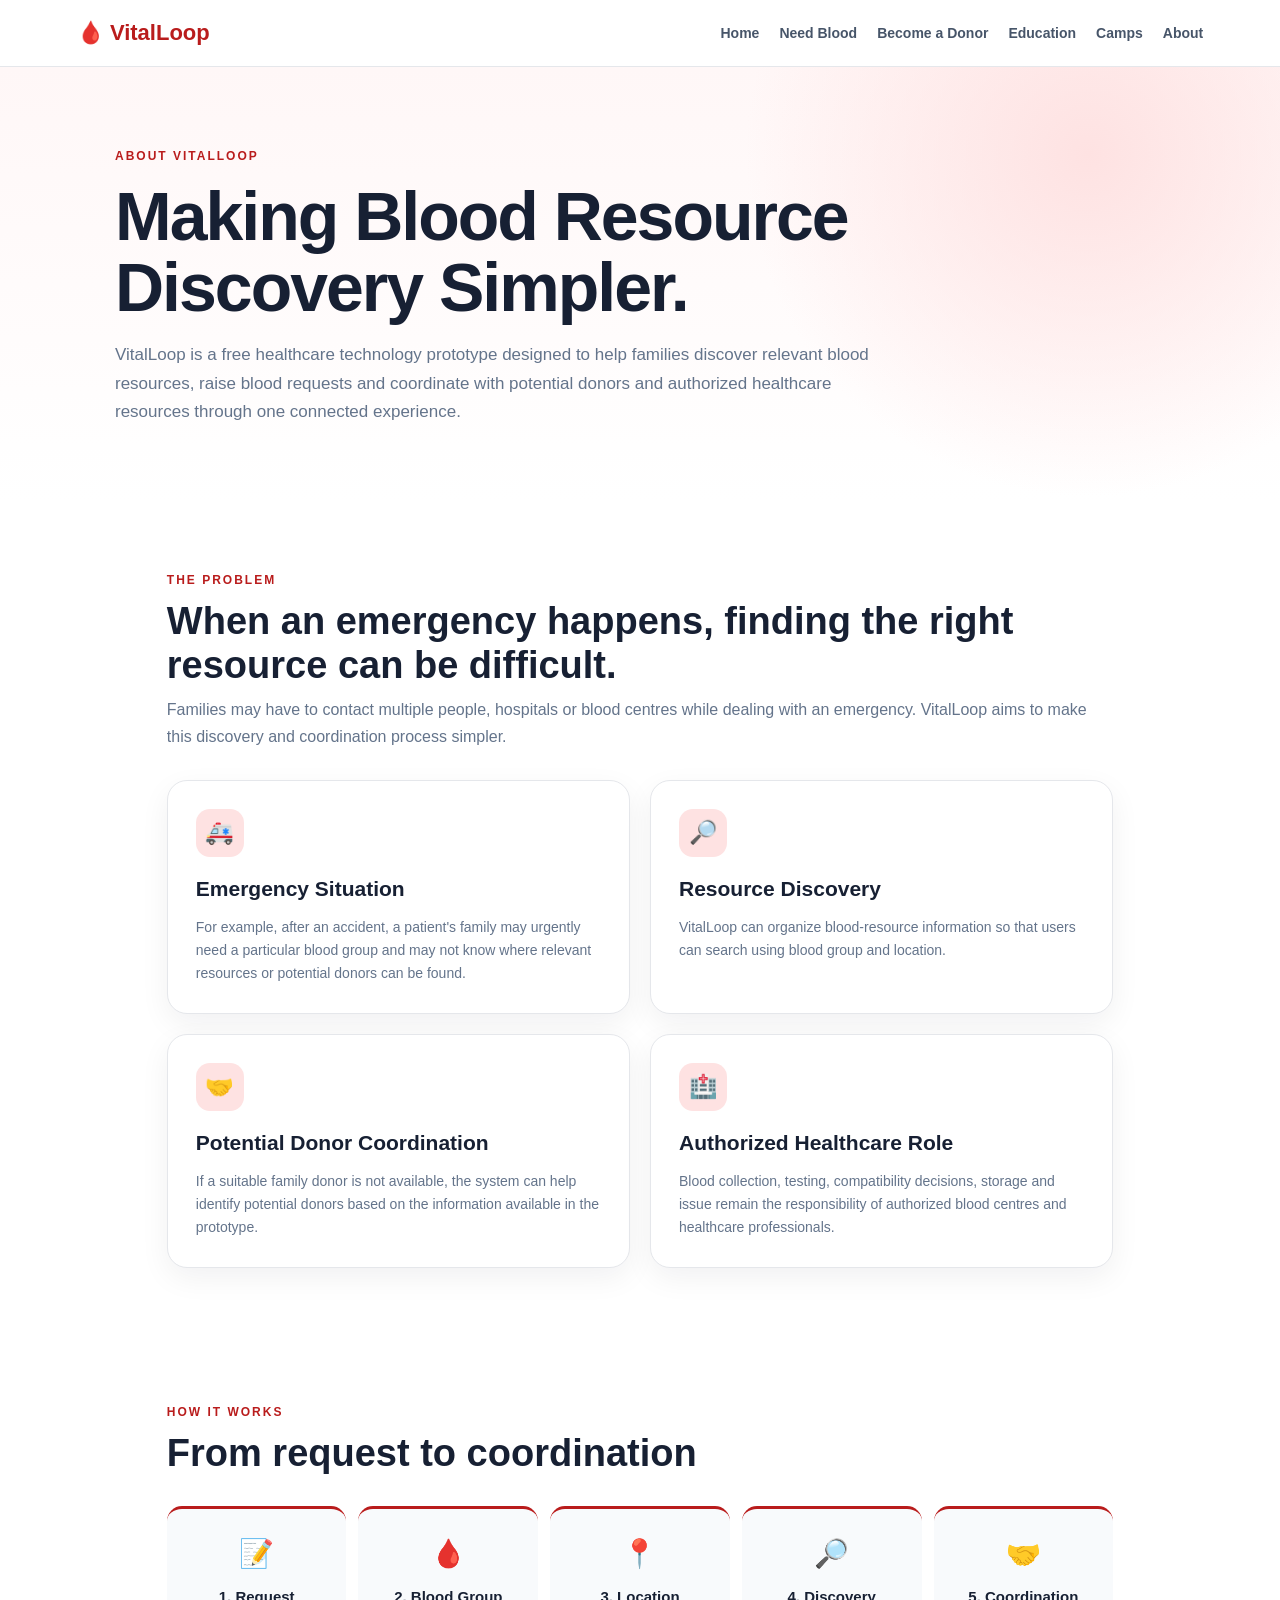
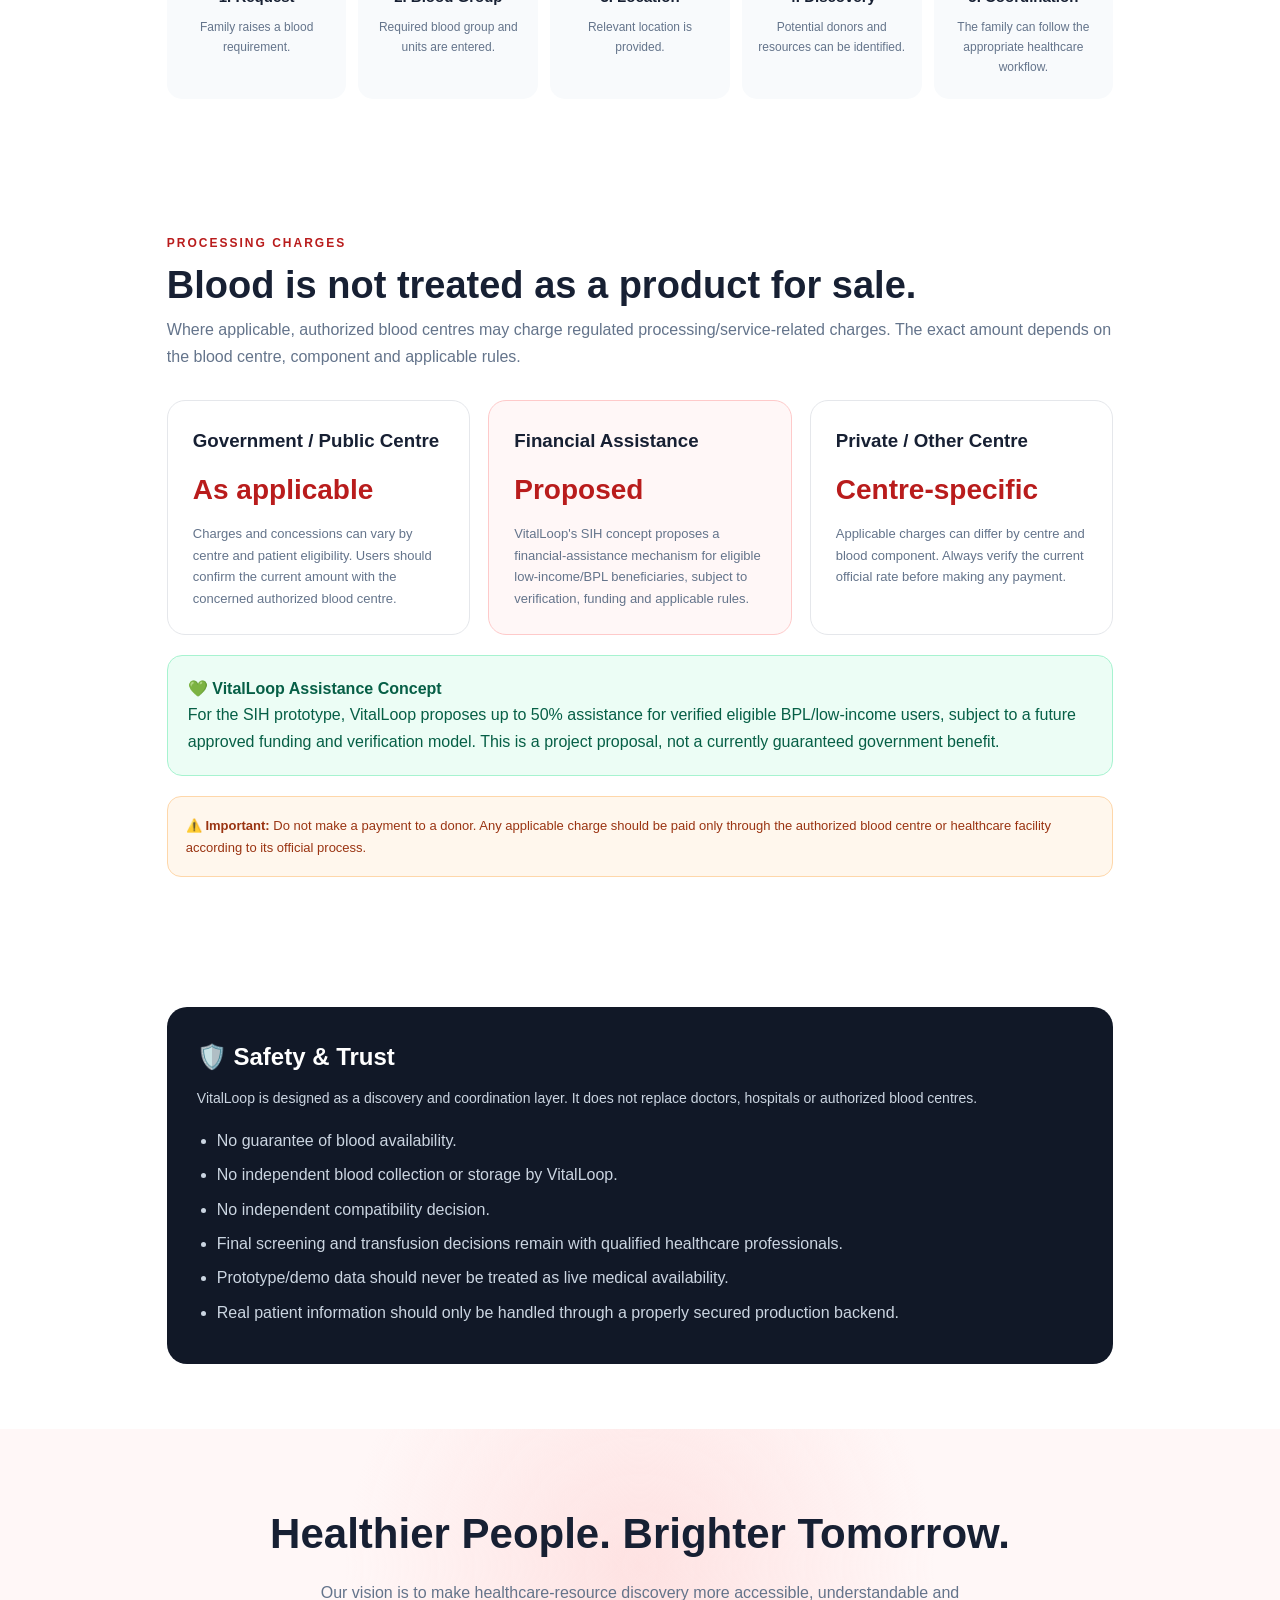
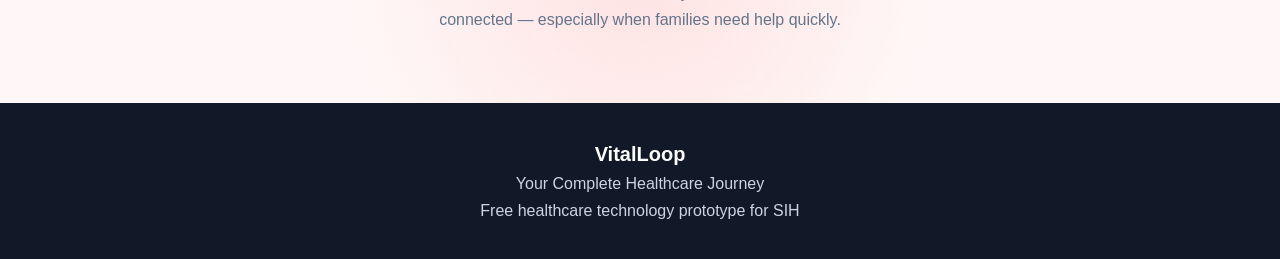
==== about.html @ f3c36da1 "Add About page for VitalLoop project This file contains the HTML structure and styling for the About" ====
<!DOCTYPE html>
<html lang="en">
<head>
<meta charset="UTF-8">
<meta name="viewport" content="width=device-width, initial-scale=1.0">

<title>About VitalLoop | Blood Resource Network</title>

<style>
*{
  box-sizing:border-box;
  margin:0;
  padding:0;
}

html{
  scroll-behavior:smooth;
}

body{
  font-family:Arial,sans-serif;
  background:#fff;
  color:#172033;
  line-height:1.65;
}

header{
  position:sticky;
  top:0;
  z-index:100;
  background:rgba(255,255,255,.96);
  border-bottom:1px solid #e5e7eb;
  padding:15px 6%;
  display:flex;
  justify-content:space-between;
  align-items:center;
}

.logo{
  color:#b91c1c;
  font-size:22px;
  font-weight:800;
}

nav{
  display:flex;
  gap:20px;
}

nav a{
  text-decoration:none;
  color:#475569;
  font-size:14px;
  font-weight:600;
}

nav a:hover{
  color:#b91c1c;
}

.hero{
  padding:75px 6%;
  background:
  radial-gradient(circle at 85% 20%,#fee2e2,transparent 30%),
  linear-gradient(180deg,#fff7f7,#fff);
}

.hero-inner{
  max-width:1050px;
  margin:auto;
}

.tag{
  color:#b91c1c;
  font-size:12px;
  font-weight:800;
  letter-spacing:2px;
}

h1{
  font-size:clamp(40px,6vw,68px);
  line-height:1.05;
  letter-spacing:-2px;
  margin:12px 0 18px;
}

.hero p{
  max-width:780px;
  color:#64748b;
  font-size:17px;
}

.container{
  max-width:1100px;
  margin:auto;
  padding:65px 6%;
}

.title{
  margin-bottom:30px;
}

.title small{
  color:#b91c1c;
  font-size:12px;
  font-weight:800;
  letter-spacing:2px;
}

.title h2{
  font-size:38px;
  line-height:1.15;
  margin-top:8px;
}

.title p{
  color:#64748b;
  margin-top:10px;
}

.grid{
  display:grid;
  grid-template-columns:repeat(2,1fr);
  gap:20px;
}

.card{
  background:white;
  border:1px solid #e5e7eb;
  border-radius:20px;
  padding:28px;
  box-shadow:0 10px 30px rgba(15,23,42,.06);
  transition:.25s;
}

.card:hover{
  transform:translateY(-5px);
  box-shadow:0 18px 40px rgba(15,23,42,.1);
}

.icon{
  width:48px;
  height:48px;
  border-radius:14px;
  background:#fee2e2;
  display:grid;
  place-items:center;
  font-size:23px;
  margin-bottom:15px;
}

.card h3{
  font-size:21px;
  margin-bottom:9px;
}

.card p{
  color:#64748b;
  font-size:14px;
}

.flow{
  display:grid;
  grid-template-columns:repeat(5,1fr);
  gap:12px;
}

.flow-card{
  padding:22px 16px;
  background:#f8fafc;
  border-radius:15px;
  text-align:center;
  border-top:3px solid #b91c1c;
}

.flow-card span{
  font-size:28px;
}

.flow-card h3{
  font-size:15px;
  margin:8px 0;
}

.flow-card p{
  color:#64748b;
  font-size:12px;
}

.pricing{
  display:grid;
  grid-template-columns:repeat(3,1fr);
  gap:18px;
}

.price-card{
  padding:25px;
  border-radius:18px;
  background:white;
  border:1px solid #e5e7eb;
}

.price-card h3{
  margin-bottom:10px;
}

.price{
  font-size:28px;
  font-weight:900;
  color:#b91c1c;
}

.price-card p{
  margin-top:10px;
  color:#64748b;
  font-size:13px;
}

.highlight{
  background:#fff7f7;
  border:1px solid #fecaca;
}

.assistance{
  margin-top:20px;
  padding:20px;
  border-radius:15px;
  background:#ecfdf5;
  border:1px solid #a7f3d0;
  color:#065f46;
}

.warning{
  margin-top:20px;
  padding:18px;
  border-radius:14px;
  background:#fff7ed;
  border:1px solid #fed7aa;
  color:#9a3412;
  font-size:13px;
}

.safety{
  background:#111827;
  color:white;
  border-radius:20px;
  padding:30px;
}

.safety p{
  color:#cbd5e1;
  margin-top:10px;
  font-size:14px;
}

.safety ul{
  margin:18px 0 0 20px;
  color:#cbd5e1;
}

.safety li{
  margin:8px 0;
}

.vision{
  text-align:center;
  padding:70px 6%;
  background:
  radial-gradient(circle at 50% 50%,#fee2e2,transparent 45%),
  #fff7f7;
}

.vision h2{
  font-size:42px;
  margin-bottom:12px;
}

.vision p{
  max-width:700px;
  margin:auto;
  color:#64748b;
}

footer{
  background:#111827;
  color:#cbd5e1;
  padding:35px 6%;
  text-align:center;
}

footer strong{
  color:white;
  font-size:20px;
}

@media(max-width:850px){

  nav{
    display:none;
  }

  .flow{
    grid-template-columns:1fr 1fr;
  }

  .pricing{
    grid-template-columns:1fr 1fr;
  }
}

@media(max-width:600px){

  .hero{
    padding:55px 5%;
  }

  .container{
    padding:50px 5%;
  }

  .grid,
  .pricing,
  .flow{
    grid-template-columns:1fr;
  }

  h1{
    font-size:42px;
  }

  .title h2{
    font-size:30px;
  }

  .vision h2{
    font-size:32px;
  }
}
</style>
</head>

<body>

<header>

<div class="logo">
🩸 VitalLoop
</div>

<nav>
<a href="index.html">Home</a>
<a href="blood-request.html">Need Blood</a>
<a href="donor.html">Become a Donor</a>
<a href="blood-education.html">Education</a>
<a href="camps.html">Camps</a>
<a href="about.html">About</a>
</nav>

</header>


<section class="hero">

<div class="hero-inner">

<span class="tag">
ABOUT VITALLOOP
</span>

<h1>
Making Blood Resource Discovery Simpler.
</h1>

<p>
VitalLoop is a free healthcare technology prototype designed
to help families discover relevant blood resources, raise
blood requests and coordinate with potential donors and
authorized healthcare resources through one connected
experience.
</p>

</div>

</section>


<section class="container">

<div class="title">

<small>THE PROBLEM</small>

<h2>
When an emergency happens, finding the right resource can be difficult.
</h2>

<p>
Families may have to contact multiple people, hospitals or
blood centres while dealing with an emergency. VitalLoop
aims to make this discovery and coordination process simpler.
</p>

</div>


<div class="grid">

<div class="card">

<div class="icon">
🚑
</div>

<h3>
Emergency Situation
</h3>

<p>
For example, after an accident, a patient's family may
urgently need a particular blood group and may not know
where relevant resources or potential donors can be found.
</p>

</div>


<div class="card">

<div class="icon">
🔎
</div>

<h3>
Resource Discovery
</h3>

<p>
VitalLoop can organize blood-resource information so that
users can search using blood group and location.
</p>

</div>


<div class="card">

<div class="icon">
🤝
</div>

<h3>
Potential Donor Coordination
</h3>

<p>
If a suitable family donor is not available, the system can
help identify potential donors based on the information
available in the prototype.
</p>

</div>


<div class="card">

<div class="icon">
🏥
</div>

<h3>
Authorized Healthcare Role
</h3>

<p>
Blood collection, testing, compatibility decisions,
storage and issue remain the responsibility of authorized
blood centres and healthcare professionals.
</p>

</div>

</div>

</section>


<section class="container">

<div class="title">

<small>HOW IT WORKS</small>

<h2>
From request to coordination
</h2>

</div>


<div class="flow">

<div class="flow-card">

<span>📝</span>

<h3>
1. Request
</h3>

<p>
Family raises a blood requirement.
</p>

</div>


<div class="flow-card">

<span>🩸</span>

<h3>
2. Blood Group
</h3>

<p>
Required blood group and units are entered.
</p>

</div>


<div class="flow-card">

<span>📍</span>

<h3>
3. Location
</h3>

<p>
Relevant location is provided.
</p>

</div>


<div class="flow-card">

<span>🔎</span>

<h3>
4. Discovery
</h3>

<p>
Potential donors and resources can be identified.
</p>

</div>


<div class="flow-card">

<span>🤝</span>

<h3>
5. Coordination
</h3>

<p>
The family can follow the appropriate healthcare workflow.
</p>

</div>

</div>

</section>


<section class="container">

<div class="title">

<small>PROCESSING CHARGES</small>

<h2>
Blood is not treated as a product for sale.
</h2>

<p>
Where applicable, authorized blood centres may charge
regulated processing/service-related charges. The exact
amount depends on the blood centre, component and
applicable rules.
</p>

</div>


<div class="pricing">

<div class="price-card">

<h3>
Government / Public Centre
</h3>

<div class="price">
As applicable
</div>

<p>
Charges and concessions can vary by centre and patient
eligibility. Users should confirm the current amount with
the concerned authorized blood centre.
</p>

</div>


<div class="price-card highlight">

<h3>
Financial Assistance
</h3>

<div class="price">
Proposed
</div>

<p>
VitalLoop's SIH concept proposes a financial-assistance
mechanism for eligible low-income/BPL beneficiaries,
subject to verification, funding and applicable rules.
</p>

</div>


<div class="price-card">

<h3>
Private / Other Centre
</h3>

<div class="price">
Centre-specific
</div>

<p>
Applicable charges can differ by centre and blood
component. Always verify the current official rate before
making any payment.
</p>

</div>

</div>


<div class="assistance">

<strong>
💚 VitalLoop Assistance Concept
</strong>

<p>
For the SIH prototype, VitalLoop proposes up to 50%
assistance for verified eligible BPL/low-income users,
subject to a future approved funding and verification
model. This is a project proposal, not a currently
guaranteed government benefit.
</p>

</div>


<div class="warning">

<strong>
⚠️ Important:
</strong>

Do not make a payment to a donor. Any applicable charge
should be paid only through the authorized blood centre
or healthcare facility according to its official process.

</div>

</section>


<section class="container">

<div class="safety">

<h2>
🛡️ Safety & Trust
</h2>

<p>
VitalLoop is designed as a discovery and coordination
layer. It does not replace doctors, hospitals or authorized
blood centres.
</p>

<ul>

<li>
No guarantee of blood availability.
</li>

<li>
No independent blood collection or storage by VitalLoop.
</li>

<li>
No independent compatibility decision.
</li>

<li>
Final screening and transfusion decisions remain with
qualified healthcare professionals.
</li>

<li>
Prototype/demo data should never be treated as live
medical availability.
</li>

<li>
Real patient information should only be handled through
a properly secured production backend.
</li>

</ul>

</div>

</section>


<section class="vision">

<h2>
Healthier People. Brighter Tomorrow.
</h2>

<p>
Our vision is to make healthcare-resource discovery more
accessible, understandable and connected — especially
when families need help quickly.
</p>

</section>


<footer>

<strong>
VitalLoop
</strong>

<p>
Your Complete Healthcare Journey
</p>

<p>
Free healthcare technology prototype for SIH
</p>

</footer>


</body>
</html>
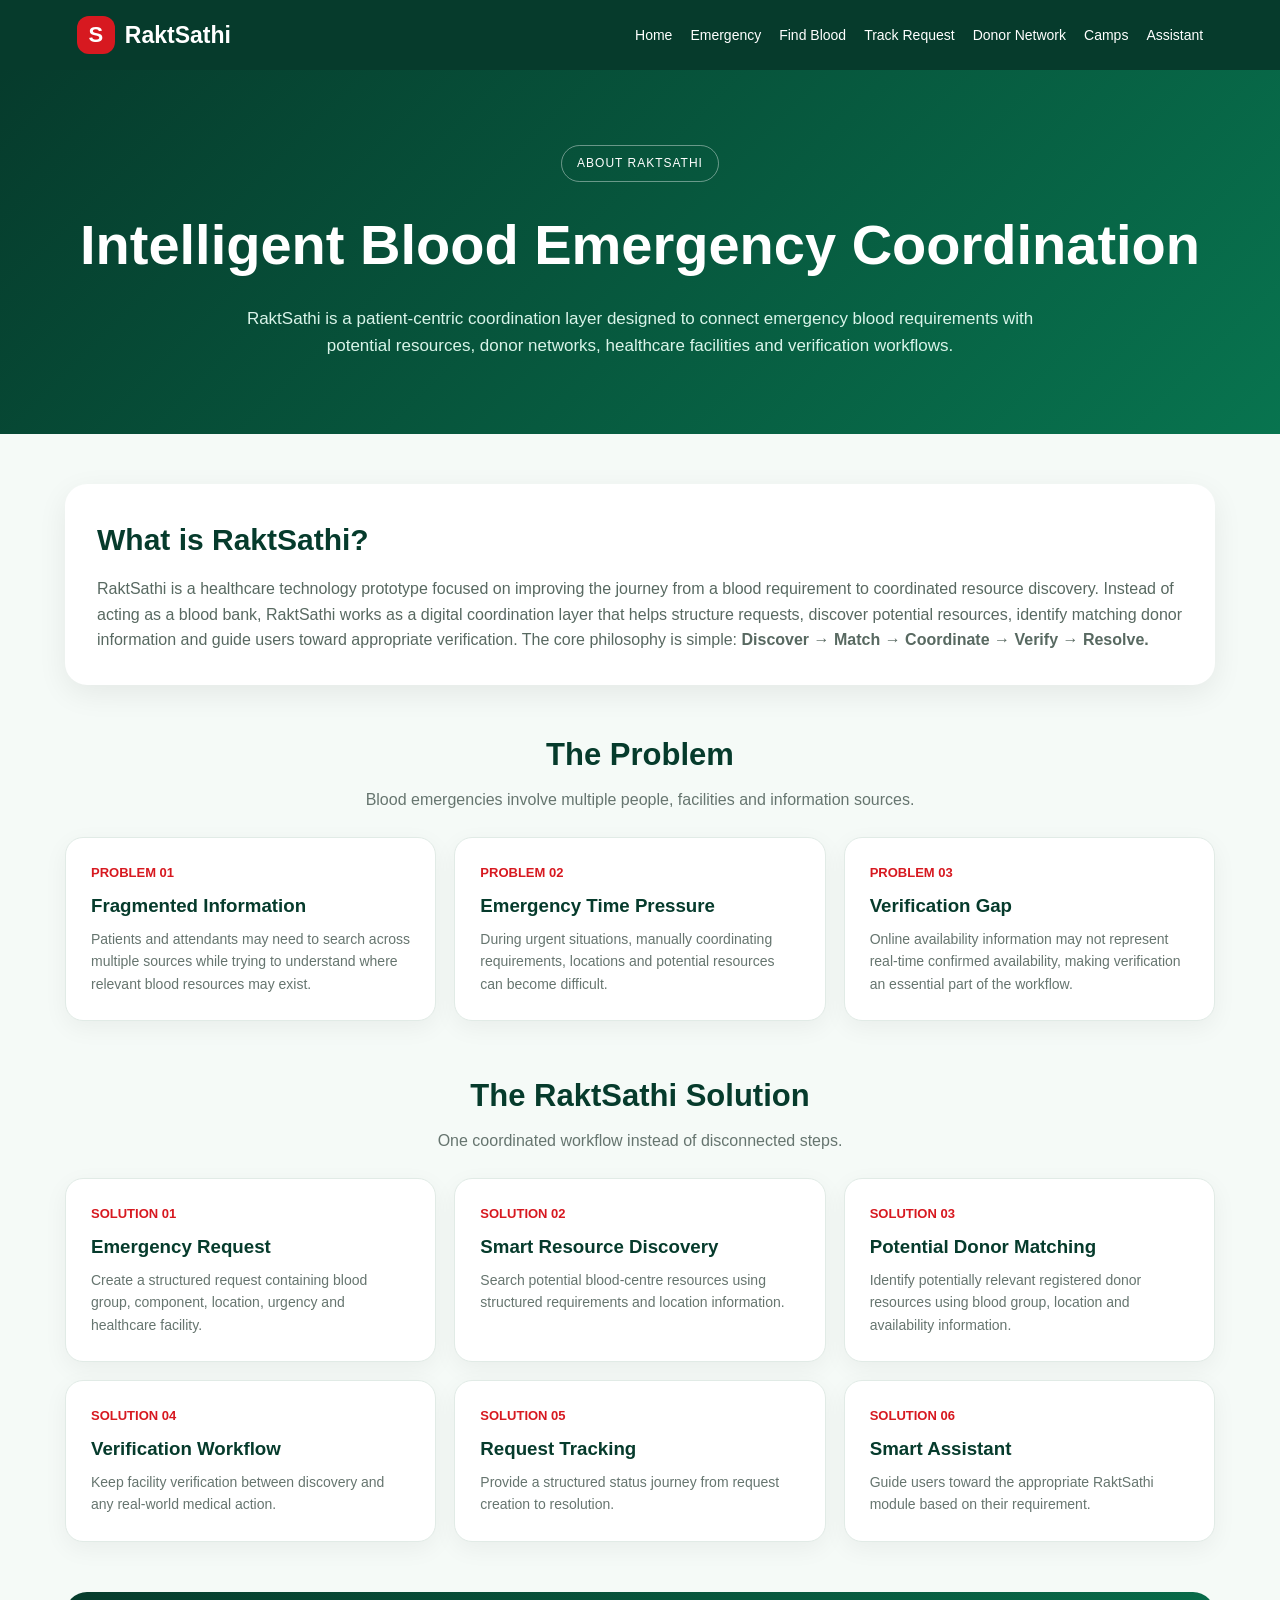
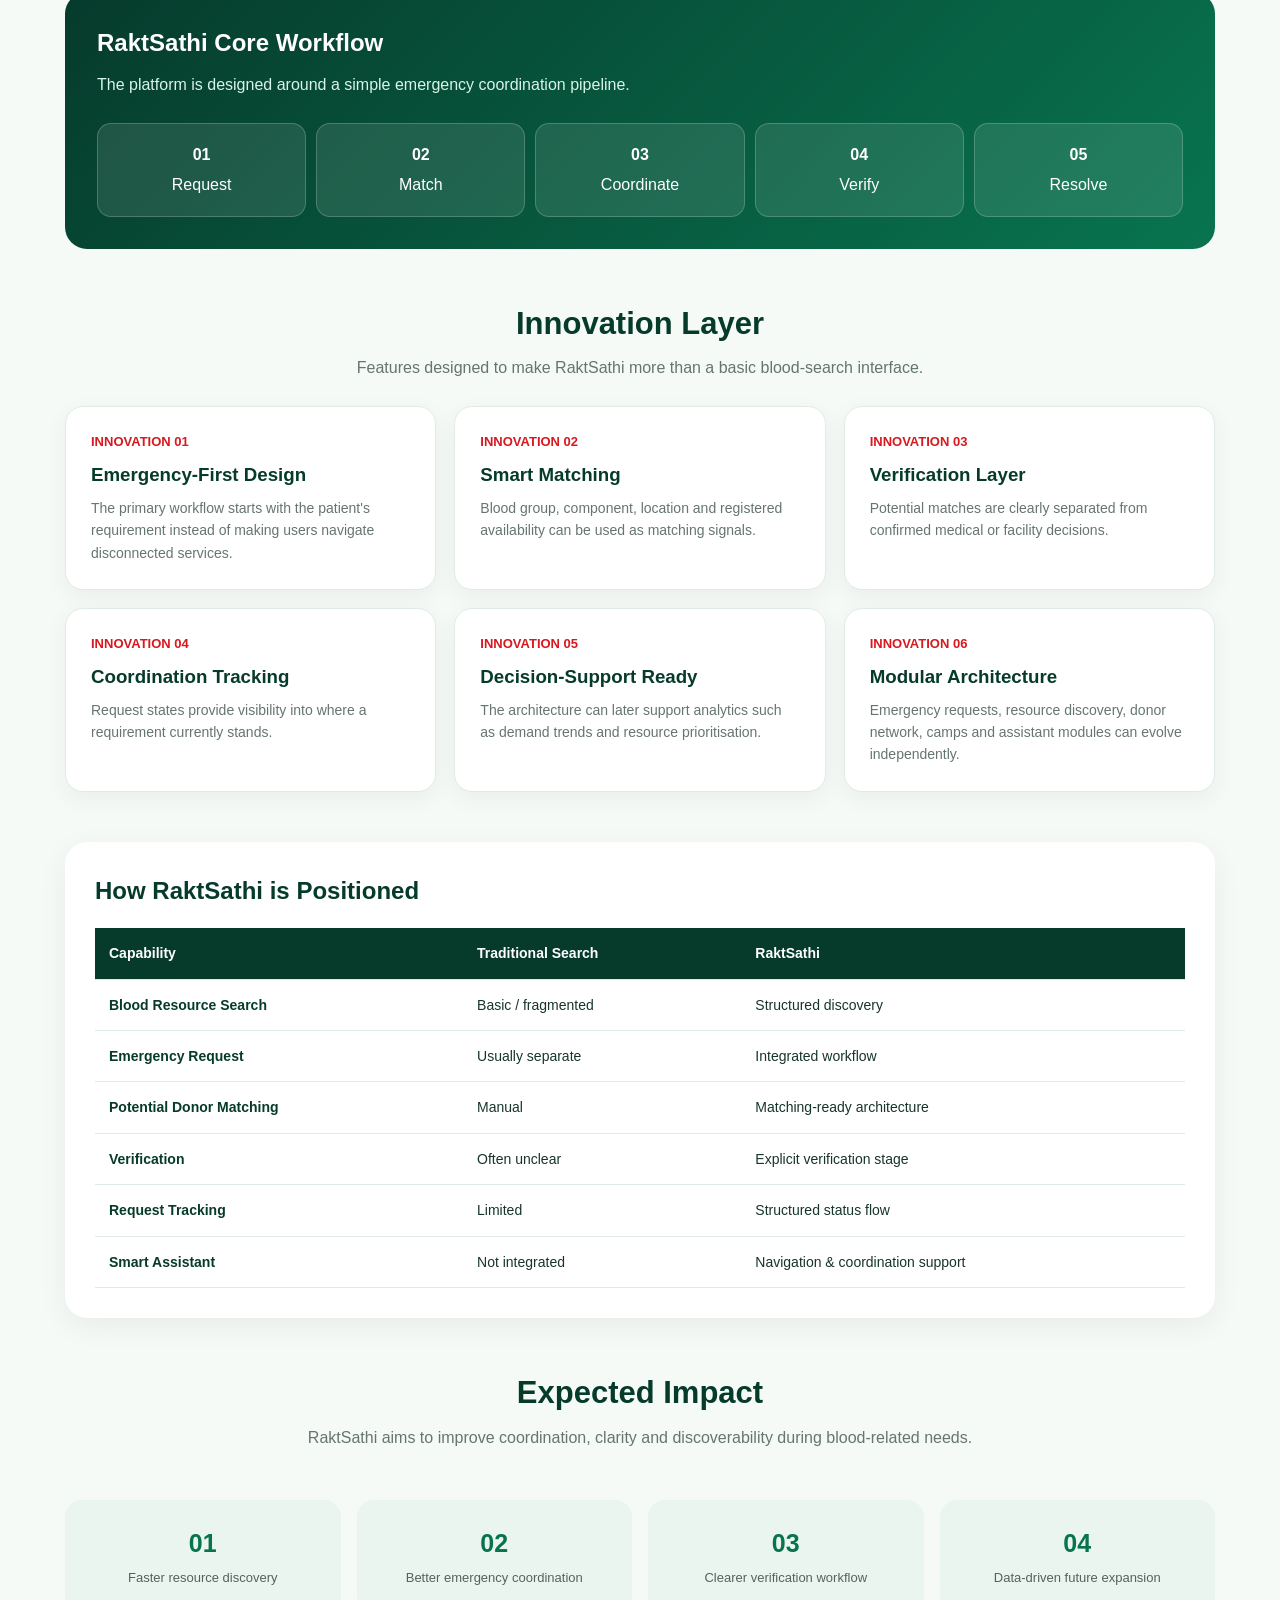
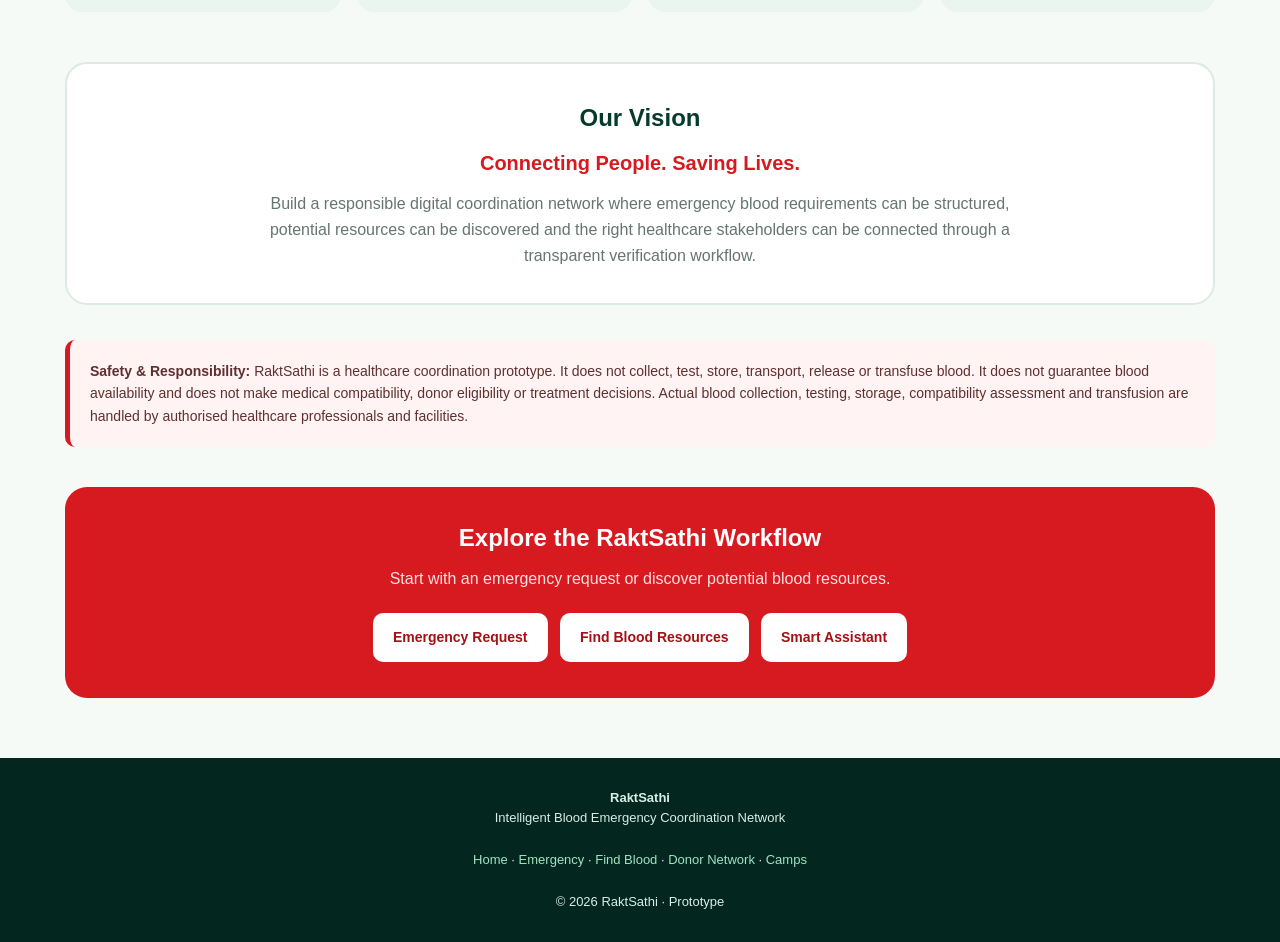
==== commit 59b709a0: "Update about page for RaktSathi branding and content" ====
--- a/about.html
+++ b/about.html
@@ -1,777 +1,1048 @@
 <!DOCTYPE html>
 <html lang="en">
 <head>
-<meta charset="UTF-8">
-<meta name="viewport" content="width=device-width, initial-scale=1.0">
-
-<title>About VitalLoop | Blood Resource Network</title>
-
-<style>
-*{
-  box-sizing:border-box;
-  margin:0;
-  padding:0;
-}
-
-html{
-  scroll-behavior:smooth;
-}
-
-body{
-  font-family:Arial,sans-serif;
-  background:#fff;
-  color:#172033;
-  line-height:1.65;
-}
-
-header{
-  position:sticky;
-  top:0;
-  z-index:100;
-  background:rgba(255,255,255,.96);
-  border-bottom:1px solid #e5e7eb;
-  padding:15px 6%;
-  display:flex;
-  justify-content:space-between;
-  align-items:center;
-}
-
-.logo{
-  color:#b91c1c;
-  font-size:22px;
-  font-weight:800;
-}
-
-nav{
-  display:flex;
-  gap:20px;
-}
-
-nav a{
-  text-decoration:none;
-  color:#475569;
-  font-size:14px;
-  font-weight:600;
-}
-
-nav a:hover{
-  color:#b91c1c;
-}
-
-.hero{
-  padding:75px 6%;
-  background:
-  radial-gradient(circle at 85% 20%,#fee2e2,transparent 30%),
-  linear-gradient(180deg,#fff7f7,#fff);
-}
-
-.hero-inner{
-  max-width:1050px;
-  margin:auto;
-}
-
-.tag{
-  color:#b91c1c;
-  font-size:12px;
-  font-weight:800;
-  letter-spacing:2px;
-}
-
-h1{
-  font-size:clamp(40px,6vw,68px);
-  line-height:1.05;
-  letter-spacing:-2px;
-  margin:12px 0 18px;
-}
-
-.hero p{
-  max-width:780px;
-  color:#64748b;
-  font-size:17px;
-}
-
-.container{
-  max-width:1100px;
-  margin:auto;
-  padding:65px 6%;
-}
-
-.title{
-  margin-bottom:30px;
-}
-
-.title small{
-  color:#b91c1c;
-  font-size:12px;
-  font-weight:800;
-  letter-spacing:2px;
-}
-
-.title h2{
-  font-size:38px;
-  line-height:1.15;
-  margin-top:8px;
-}
-
-.title p{
-  color:#64748b;
-  margin-top:10px;
-}
-
-.grid{
-  display:grid;
-  grid-template-columns:repeat(2,1fr);
-  gap:20px;
-}
-
-.card{
-  background:white;
-  border:1px solid #e5e7eb;
-  border-radius:20px;
-  padding:28px;
-  box-shadow:0 10px 30px rgba(15,23,42,.06);
-  transition:.25s;
-}
-
-.card:hover{
-  transform:translateY(-5px);
-  box-shadow:0 18px 40px rgba(15,23,42,.1);
-}
-
-.icon{
-  width:48px;
-  height:48px;
-  border-radius:14px;
-  background:#fee2e2;
-  display:grid;
-  place-items:center;
-  font-size:23px;
-  margin-bottom:15px;
-}
-
-.card h3{
-  font-size:21px;
-  margin-bottom:9px;
-}
-
-.card p{
-  color:#64748b;
-  font-size:14px;
-}
-
-.flow{
-  display:grid;
-  grid-template-columns:repeat(5,1fr);
-  gap:12px;
-}
-
-.flow-card{
-  padding:22px 16px;
-  background:#f8fafc;
-  border-radius:15px;
-  text-align:center;
-  border-top:3px solid #b91c1c;
-}
-
-.flow-card span{
-  font-size:28px;
-}
-
-.flow-card h3{
-  font-size:15px;
-  margin:8px 0;
-}
-
-.flow-card p{
-  color:#64748b;
-  font-size:12px;
-}
-
-.pricing{
-  display:grid;
-  grid-template-columns:repeat(3,1fr);
-  gap:18px;
-}
-
-.price-card{
-  padding:25px;
-  border-radius:18px;
-  background:white;
-  border:1px solid #e5e7eb;
-}
-
-.price-card h3{
-  margin-bottom:10px;
-}
-
-.price{
-  font-size:28px;
-  font-weight:900;
-  color:#b91c1c;
-}
-
-.price-card p{
-  margin-top:10px;
-  color:#64748b;
-  font-size:13px;
-}
-
-.highlight{
-  background:#fff7f7;
-  border:1px solid #fecaca;
-}
-
-.assistance{
-  margin-top:20px;
-  padding:20px;
-  border-radius:15px;
-  background:#ecfdf5;
-  border:1px solid #a7f3d0;
-  color:#065f46;
-}
-
-.warning{
-  margin-top:20px;
-  padding:18px;
-  border-radius:14px;
-  background:#fff7ed;
-  border:1px solid #fed7aa;
-  color:#9a3412;
-  font-size:13px;
-}
-
-.safety{
-  background:#111827;
-  color:white;
-  border-radius:20px;
-  padding:30px;
-}
-
-.safety p{
-  color:#cbd5e1;
-  margin-top:10px;
-  font-size:14px;
-}
-
-.safety ul{
-  margin:18px 0 0 20px;
-  color:#cbd5e1;
-}
-
-.safety li{
-  margin:8px 0;
-}
-
-.vision{
-  text-align:center;
-  padding:70px 6%;
-  background:
-  radial-gradient(circle at 50% 50%,#fee2e2,transparent 45%),
-  #fff7f7;
-}
-
-.vision h2{
-  font-size:42px;
-  margin-bottom:12px;
-}
-
-.vision p{
-  max-width:700px;
-  margin:auto;
-  color:#64748b;
-}
-
-footer{
-  background:#111827;
-  color:#cbd5e1;
-  padding:35px 6%;
-  text-align:center;
-}
-
-footer strong{
-  color:white;
-  font-size:20px;
-}
-
-@media(max-width:850px){
-
-  nav{
-    display:none;
-  }
-
-  .flow{
-    grid-template-columns:1fr 1fr;
-  }
-
-  .pricing{
-    grid-template-columns:1fr 1fr;
-  }
-}
-
-@media(max-width:600px){
-
-  .hero{
-    padding:55px 5%;
-  }
-
-  .container{
-    padding:50px 5%;
-  }
-
-  .grid,
-  .pricing,
-  .flow{
-    grid-template-columns:1fr;
-  }
-
-  h1{
-    font-size:42px;
-  }
-
-  .title h2{
-    font-size:30px;
-  }
-
-  .vision h2{
-    font-size:32px;
-  }
-}
-</style>
+  <meta charset="UTF-8">
+  <meta name="viewport" content="width=device-width, initial-scale=1.0">
+
+  <title>About RaktSathi | Intelligent Blood Coordination</title>
+
+  <style>
+    * {
+      box-sizing: border-box;
+      margin: 0;
+      padding: 0;
+    }
+
+    body {
+      font-family: Arial, sans-serif;
+      background: #f5faf7;
+      color: #17352a;
+      line-height: 1.6;
+    }
+
+    header {
+      background: #063b2c;
+      color: white;
+      padding: 16px 6%;
+      display: flex;
+      justify-content: space-between;
+      align-items: center;
+      position: sticky;
+      top: 0;
+      z-index: 100;
+    }
+
+    .logo {
+      display: flex;
+      align-items: center;
+      gap: 10px;
+      font-size: 23px;
+      font-weight: bold;
+    }
+
+    .logo-icon {
+      width: 38px;
+      height: 38px;
+      border-radius: 12px;
+      background: #d71920;
+      display: flex;
+      align-items: center;
+      justify-content: center;
+      font-size: 22px;
+      font-weight: bold;
+    }
+
+    nav {
+      display: flex;
+      gap: 18px;
+      flex-wrap: wrap;
+    }
+
+    nav a {
+      color: white;
+      text-decoration: none;
+      font-size: 14px;
+    }
+
+    nav a:hover {
+      color: #ffb3b3;
+    }
+
+    .hero {
+      background: linear-gradient(135deg, #063b2c, #08744f);
+      color: white;
+      text-align: center;
+      padding: 75px 6%;
+    }
+
+    .badge {
+      display: inline-block;
+      padding: 8px 15px;
+      border: 1px solid rgba(255,255,255,.4);
+      border-radius: 30px;
+      font-size: 12px;
+      letter-spacing: 1px;
+      margin-bottom: 18px;
+    }
+
+    .hero h1 {
+      font-size: clamp(34px, 5vw, 56px);
+      margin-bottom: 15px;
+    }
+
+    .hero p {
+      max-width: 820px;
+      margin: auto;
+      color: #d9f4e9;
+      font-size: 17px;
+    }
+
+    .container {
+      width: 90%;
+      max-width: 1150px;
+      margin: 50px auto;
+    }
+
+    .intro {
+      background: white;
+      padding: 32px;
+      border-radius: 22px;
+      box-shadow: 0 9px 30px rgba(0,0,0,.07);
+      margin-bottom: 45px;
+    }
+
+    .intro h2,
+    .section-title h2 {
+      color: #063b2c;
+    }
+
+    .intro h2 {
+      font-size: 30px;
+      margin-bottom: 12px;
+    }
+
+    .intro p {
+      color: #586961;
+    }
+
+    .section-title {
+      text-align: center;
+      margin-bottom: 25px;
+    }
+
+    .section-title h2 {
+      font-size: 31px;
+    }
+
+    .section-title p {
+      color: #66756f;
+      margin-top: 7px;
+    }
+
+    .problem-grid,
+    .solution-grid,
+    .innovation-grid {
+      display: grid;
+      grid-template-columns: repeat(3, 1fr);
+      gap: 18px;
+    }
+
+    .card {
+      background: white;
+      padding: 25px;
+      border-radius: 18px;
+      border: 1px solid #e1ebe6;
+      box-shadow: 0 7px 24px rgba(0,0,0,.05);
+    }
+
+    .card .number {
+      color: #d71920;
+      font-weight: bold;
+      font-size: 13px;
+    }
+
+    .card h3 {
+      color: #063b2c;
+      margin: 7px 0;
+    }
+
+    .card p {
+      color: #66756f;
+      font-size: 14px;
+    }
+
+    .architecture {
+      margin-top: 50px;
+      background: linear-gradient(135deg, #063b2c, #08744f);
+      color: white;
+      padding: 32px;
+      border-radius: 22px;
+    }
+
+    .architecture h2 {
+      margin-bottom: 10px;
+    }
+
+    .architecture > p {
+      color: #d9f4e9;
+      margin-bottom: 25px;
+    }
+
+    .flow {
+      display: grid;
+      grid-template-columns: repeat(5, 1fr);
+      gap: 10px;
+      align-items: center;
+    }
+
+    .flow-item {
+      background: rgba(255,255,255,.1);
+      border: 1px solid rgba(255,255,255,.2);
+      padding: 18px 10px;
+      border-radius: 14px;
+      text-align: center;
+    }
+
+    .flow-item strong {
+      display: block;
+      margin-bottom: 5px;
+    }
+
+    .arrow {
+      text-align: center;
+      font-size: 22px;
+    }
+
+    .comparison {
+      margin-top: 50px;
+      background: white;
+      border-radius: 22px;
+      padding: 30px;
+      box-shadow: 0 8px 30px rgba(0,0,0,.06);
+      overflow-x: auto;
+    }
+
+    .comparison h2 {
+      color: #063b2c;
+      margin-bottom: 18px;
+    }
+
+    table {
+      width: 100%;
+      border-collapse: collapse;
+      min-width: 650px;
+    }
+
+    th,
+    td {
+      padding: 14px;
+      border-bottom: 1px solid #e1ebe6;
+      text-align: left;
+      font-size: 14px;
+    }
+
+    th {
+      background: #063b2c;
+      color: white;
+    }
+
+    td:first-child {
+      font-weight: bold;
+      color: #063b2c;
+    }
+
+    .impact {
+      margin-top: 50px;
+      display: grid;
+      grid-template-columns: repeat(4, 1fr);
+      gap: 16px;
+    }
+
+    .impact-card {
+      background: #eaf5ef;
+      padding: 23px;
+      border-radius: 17px;
+      text-align: center;
+    }
+
+    .impact-card strong {
+      display: block;
+      color: #08744f;
+      font-size: 25px;
+      margin-bottom: 5px;
+    }
+
+    .impact-card p {
+      color: #52645c;
+      font-size: 13px;
+    }
+
+    .vision {
+      margin-top: 50px;
+      background: #fff;
+      border: 2px solid #dceae3;
+      border-radius: 22px;
+      padding: 35px;
+      text-align: center;
+    }
+
+    .vision h2 {
+      color: #063b2c;
+      margin-bottom: 10px;
+    }
+
+    .vision .tagline {
+      color: #d71920;
+      font-weight: bold;
+      font-size: 20px;
+      margin-bottom: 12px;
+    }
+
+    .vision p {
+      max-width: 800px;
+      margin: auto;
+      color: #66756f;
+    }
+
+    .safety {
+      margin-top: 35px;
+      background: #fff3f3;
+      border-left: 5px solid #d71920;
+      padding: 20px;
+      border-radius: 10px;
+      color: #5e3030;
+      font-size: 14px;
+    }
+
+    .cta {
+      margin-top: 40px;
+      background: #d71920;
+      color: white;
+      border-radius: 22px;
+      padding: 32px;
+      text-align: center;
+    }
+
+    .cta h2 {
+      margin-bottom: 8px;
+    }
+
+    .cta p {
+      color: #ffe1e1;
+      margin-bottom: 18px;
+    }
+
+    .btn {
+      display: inline-block;
+      background: white;
+      color: #a50f15;
+      padding: 13px 20px;
+      border-radius: 10px;
+      text-decoration: none;
+      font-weight: bold;
+      font-size: 14px;
+      margin: 4px;
+    }
+
+    footer {
+      margin-top: 60px;
+      background: #03271e;
+      color: #d8eee5;
+      text-align: center;
+      padding: 30px 6%;
+      font-size: 13px;
+    }
+
+    footer a {
+      color: #9fe3c5;
+      text-decoration: none;
+    }
+
+    @media(max-width: 900px) {
+      .problem-grid,
+      .solution-grid,
+      .innovation-grid {
+        grid-template-columns: 1fr;
+      }
+
+      .impact {
+        grid-template-columns: repeat(2, 1fr);
+      }
+
+      .flow {
+        grid-template-columns: 1fr;
+      }
+
+      .arrow {
+        transform: rotate(90deg);
+      }
+
+      header {
+        flex-direction: column;
+        gap: 12px;
+      }
+
+      nav {
+        justify-content: center;
+      }
+    }
+
+    @media(max-width: 550px) {
+      .impact {
+        grid-template-columns: 1fr;
+      }
+    }
+  </style>
 </head>
 
 <body>
 
 <header>
 
-<div class="logo">
-🩸 VitalLoop
-</div>
-
-<nav>
-<a href="index.html">Home</a>
-<a href="blood-request.html">Need Blood</a>
-<a href="donor.html">Become a Donor</a>
-<a href="blood-education.html">Education</a>
-<a href="camps.html">Camps</a>
-<a href="about.html">About</a>
-</nav>
+  <div class="logo">
+    <div class="logo-icon">S</div>
+    RaktSathi
+  </div>
+
+  <nav>
+    <a href="index.html">Home</a>
+    <a href="emergency.html">Emergency</a>
+    <a href="find-blood.html">Find Blood</a>
+    <a href="blood-request.html">Track Request</a>
+    <a href="donor.html">Donor Network</a>
+    <a href="camps.html">Camps</a>
+    <a href="assistant.html">Assistant</a>
+  </nav>
 
 </header>
 
 
 <section class="hero">
 
-<div class="hero-inner">
-
-<span class="tag">
-ABOUT VITALLOOP
-</span>
-
-<h1>
-Making Blood Resource Discovery Simpler.
-</h1>
-
-<p>
-VitalLoop is a free healthcare technology prototype designed
-to help families discover relevant blood resources, raise
-blood requests and coordinate with potential donors and
-authorized healthcare resources through one connected
-experience.
-</p>
-
-</div>
+  <div class="badge">
+    ABOUT RAKTSATHI
+  </div>
+
+  <h1>Intelligent Blood Emergency Coordination</h1>
+
+  <p>
+    RaktSathi is a patient-centric coordination layer designed
+    to connect emergency blood requirements with potential
+    resources, donor networks, healthcare facilities and
+    verification workflows.
+  </p>
 
 </section>
 
 
-<section class="container">
-
-<div class="title">
-
-<small>THE PROBLEM</small>
-
-<h2>
-When an emergency happens, finding the right resource can be difficult.
-</h2>
-
-<p>
-Families may have to contact multiple people, hospitals or
-blood centres while dealing with an emergency. VitalLoop
-aims to make this discovery and coordination process simpler.
-</p>
-
-</div>
-
-
-<div class="grid">
-
-<div class="card">
-
-<div class="icon">
-🚑
-</div>
-
-<h3>
-Emergency Situation
-</h3>
-
-<p>
-For example, after an accident, a patient's family may
-urgently need a particular blood group and may not know
-where relevant resources or potential donors can be found.
-</p>
-
-</div>
-
-
-<div class="card">
-
-<div class="icon">
-🔎
-</div>
-
-<h3>
-Resource Discovery
-</h3>
-
-<p>
-VitalLoop can organize blood-resource information so that
-users can search using blood group and location.
-</p>
-
-</div>
-
-
-<div class="card">
-
-<div class="icon">
-🤝
-</div>
-
-<h3>
-Potential Donor Coordination
-</h3>
-
-<p>
-If a suitable family donor is not available, the system can
-help identify potential donors based on the information
-available in the prototype.
-</p>
-
-</div>
-
-
-<div class="card">
-
-<div class="icon">
-🏥
-</div>
-
-<h3>
-Authorized Healthcare Role
-</h3>
-
-<p>
-Blood collection, testing, compatibility decisions,
-storage and issue remain the responsibility of authorized
-blood centres and healthcare professionals.
-</p>
-
-</div>
-
-</div>
-
-</section>
-
-
-<section class="container">
-
-<div class="title">
-
-<small>HOW IT WORKS</small>
-
-<h2>
-From request to coordination
-</h2>
-
-</div>
-
-
-<div class="flow">
-
-<div class="flow-card">
-
-<span>📝</span>
-
-<h3>
-1. Request
-</h3>
-
-<p>
-Family raises a blood requirement.
-</p>
-
-</div>
-
-
-<div class="flow-card">
-
-<span>🩸</span>
-
-<h3>
-2. Blood Group
-</h3>
-
-<p>
-Required blood group and units are entered.
-</p>
-
-</div>
-
-
-<div class="flow-card">
-
-<span>📍</span>
-
-<h3>
-3. Location
-</h3>
-
-<p>
-Relevant location is provided.
-</p>
-
-</div>
-
-
-<div class="flow-card">
-
-<span>🔎</span>
-
-<h3>
-4. Discovery
-</h3>
-
-<p>
-Potential donors and resources can be identified.
-</p>
-
-</div>
-
-
-<div class="flow-card">
-
-<span>🤝</span>
-
-<h3>
-5. Coordination
-</h3>
-
-<p>
-The family can follow the appropriate healthcare workflow.
-</p>
-
-</div>
-
-</div>
-
-</section>
-
-
-<section class="container">
-
-<div class="title">
-
-<small>PROCESSING CHARGES</small>
-
-<h2>
-Blood is not treated as a product for sale.
-</h2>
-
-<p>
-Where applicable, authorized blood centres may charge
-regulated processing/service-related charges. The exact
-amount depends on the blood centre, component and
-applicable rules.
-</p>
-
-</div>
-
-
-<div class="pricing">
-
-<div class="price-card">
-
-<h3>
-Government / Public Centre
-</h3>
-
-<div class="price">
-As applicable
-</div>
-
-<p>
-Charges and concessions can vary by centre and patient
-eligibility. Users should confirm the current amount with
-the concerned authorized blood centre.
-</p>
-
-</div>
-
-
-<div class="price-card highlight">
-
-<h3>
-Financial Assistance
-</h3>
-
-<div class="price">
-Proposed
-</div>
-
-<p>
-VitalLoop's SIH concept proposes a financial-assistance
-mechanism for eligible low-income/BPL beneficiaries,
-subject to verification, funding and applicable rules.
-</p>
-
-</div>
-
-
-<div class="price-card">
-
-<h3>
-Private / Other Centre
-</h3>
-
-<div class="price">
-Centre-specific
-</div>
-
-<p>
-Applicable charges can differ by centre and blood
-component. Always verify the current official rate before
-making any payment.
-</p>
-
-</div>
-
-</div>
-
-
-<div class="assistance">
-
-<strong>
-💚 VitalLoop Assistance Concept
-</strong>
-
-<p>
-For the SIH prototype, VitalLoop proposes up to 50%
-assistance for verified eligible BPL/low-income users,
-subject to a future approved funding and verification
-model. This is a project proposal, not a currently
-guaranteed government benefit.
-</p>
-
-</div>
-
-
-<div class="warning">
-
-<strong>
-⚠️ Important:
-</strong>
-
-Do not make a payment to a donor. Any applicable charge
-should be paid only through the authorized blood centre
-or healthcare facility according to its official process.
-
-</div>
-
-</section>
-
-
-<section class="container">
-
-<div class="safety">
-
-<h2>
-🛡️ Safety & Trust
-</h2>
-
-<p>
-VitalLoop is designed as a discovery and coordination
-layer. It does not replace doctors, hospitals or authorized
-blood centres.
-</p>
-
-<ul>
-
-<li>
-No guarantee of blood availability.
-</li>
-
-<li>
-No independent blood collection or storage by VitalLoop.
-</li>
-
-<li>
-No independent compatibility decision.
-</li>
-
-<li>
-Final screening and transfusion decisions remain with
-qualified healthcare professionals.
-</li>
-
-<li>
-Prototype/demo data should never be treated as live
-medical availability.
-</li>
-
-<li>
-Real patient information should only be handled through
-a properly secured production backend.
-</li>
-
-</ul>
-
-</div>
-
-</section>
-
-
-<section class="vision">
-
-<h2>
-Healthier People. Brighter Tomorrow.
-</h2>
-
-<p>
-Our vision is to make healthcare-resource discovery more
-accessible, understandable and connected — especially
-when families need help quickly.
-</p>
-
-</section>
+<main class="container">
+
+
+  <!-- Introduction -->
+
+  <section class="intro">
+
+    <h2>What is RaktSathi?</h2>
+
+    <p>
+      RaktSathi is a healthcare technology prototype focused
+      on improving the journey from a blood requirement to
+      coordinated resource discovery.
+
+      Instead of acting as a blood bank, RaktSathi works as
+      a digital coordination layer that helps structure
+      requests, discover potential resources, identify
+      matching donor information and guide users toward
+      appropriate verification.
+
+      The core philosophy is simple:
+      <strong>Discover → Match → Coordinate → Verify → Resolve.</strong>
+    </p>
+
+  </section>
+
+
+  <!-- Problem -->
+
+  <section>
+
+    <div class="section-title">
+
+      <h2>The Problem</h2>
+
+      <p>
+        Blood emergencies involve multiple people,
+        facilities and information sources.
+      </p>
+
+    </div>
+
+
+    <div class="problem-grid">
+
+      <div class="card">
+
+        <div class="number">
+          PROBLEM 01
+        </div>
+
+        <h3>Fragmented Information</h3>
+
+        <p>
+          Patients and attendants may need to search across
+          multiple sources while trying to understand where
+          relevant blood resources may exist.
+        </p>
+
+      </div>
+
+
+      <div class="card">
+
+        <div class="number">
+          PROBLEM 02
+        </div>
+
+        <h3>Emergency Time Pressure</h3>
+
+        <p>
+          During urgent situations, manually coordinating
+          requirements, locations and potential resources
+          can become difficult.
+        </p>
+
+      </div>
+
+
+      <div class="card">
+
+        <div class="number">
+          PROBLEM 03
+        </div>
+
+        <h3>Verification Gap</h3>
+
+        <p>
+          Online availability information may not represent
+          real-time confirmed availability, making verification
+          an essential part of the workflow.
+        </p>
+
+      </div>
+
+    </div>
+
+  </section>
+
+
+  <!-- Solution -->
+
+  <section style="margin-top:50px;">
+
+    <div class="section-title">
+
+      <h2>The RaktSathi Solution</h2>
+
+      <p>
+        One coordinated workflow instead of disconnected steps.
+      </p>
+
+    </div>
+
+
+    <div class="solution-grid">
+
+      <div class="card">
+
+        <div class="number">
+          SOLUTION 01
+        </div>
+
+        <h3>Emergency Request</h3>
+
+        <p>
+          Create a structured request containing blood group,
+          component, location, urgency and healthcare facility.
+        </p>
+
+      </div>
+
+
+      <div class="card">
+
+        <div class="number">
+          SOLUTION 02
+        </div>
+
+        <h3>Smart Resource Discovery</h3>
+
+        <p>
+          Search potential blood-centre resources using
+          structured requirements and location information.
+        </p>
+
+      </div>
+
+
+      <div class="card">
+
+        <div class="number">
+          SOLUTION 03
+        </div>
+
+        <h3>Potential Donor Matching</h3>
+
+        <p>
+          Identify potentially relevant registered donor
+          resources using blood group, location and
+          availability information.
+        </p>
+
+      </div>
+
+
+      <div class="card">
+
+        <div class="number">
+          SOLUTION 04
+        </div>
+
+        <h3>Verification Workflow</h3>
+
+        <p>
+          Keep facility verification between discovery and
+          any real-world medical action.
+        </p>
+
+      </div>
+
+
+      <div class="card">
+
+        <div class="number">
+          SOLUTION 05
+        </div>
+
+        <h3>Request Tracking</h3>
+
+        <p>
+          Provide a structured status journey from request
+          creation to resolution.
+        </p>
+
+      </div>
+
+
+      <div class="card">
+
+        <div class="number">
+          SOLUTION 06
+        </div>
+
+        <h3>Smart Assistant</h3>
+
+        <p>
+          Guide users toward the appropriate RaktSathi
+          module based on their requirement.
+        </p>
+
+      </div>
+
+    </div>
+
+  </section>
+
+
+  <!-- Architecture -->
+
+  <section class="architecture">
+
+    <h2>RaktSathi Core Workflow</h2>
+
+    <p>
+      The platform is designed around a simple emergency
+      coordination pipeline.
+    </p>
+
+
+    <div class="flow">
+
+      <div class="flow-item">
+        <strong>01</strong>
+        Request
+      </div>
+
+      <div class="flow-item">
+        <strong>02</strong>
+        Match
+      </div>
+
+      <div class="flow-item">
+        <strong>03</strong>
+        Coordinate
+      </div>
+
+      <div class="flow-item">
+        <strong>04</strong>
+        Verify
+      </div>
+
+      <div class="flow-item">
+        <strong>05</strong>
+        Resolve
+      </div>
+
+    </div>
+
+  </section>
+
+
+  <!-- Innovation -->
+
+  <section style="margin-top:50px;">
+
+    <div class="section-title">
+
+      <h2>Innovation Layer</h2>
+
+      <p>
+        Features designed to make RaktSathi more than
+        a basic blood-search interface.
+      </p>
+
+    </div>
+
+
+    <div class="innovation-grid">
+
+      <div class="card">
+
+        <div class="number">
+          INNOVATION 01
+        </div>
+
+        <h3>Emergency-First Design</h3>
+
+        <p>
+          The primary workflow starts with the patient's
+          requirement instead of making users navigate
+          disconnected services.
+        </p>
+
+      </div>
+
+
+      <div class="card">
+
+        <div class="number">
+          INNOVATION 02
+        </div>
+
+        <h3>Smart Matching</h3>
+
+        <p>
+          Blood group, component, location and registered
+          availability can be used as matching signals.
+        </p>
+
+      </div>
+
+
+      <div class="card">
+
+        <div class="number">
+          INNOVATION 03
+        </div>
+
+        <h3>Verification Layer</h3>
+
+        <p>
+          Potential matches are clearly separated from
+          confirmed medical or facility decisions.
+        </p>
+
+      </div>
+
+
+      <div class="card">
+
+        <div class="number">
+          INNOVATION 04
+        </div>
+
+        <h3>Coordination Tracking</h3>
+
+        <p>
+          Request states provide visibility into where
+          a requirement currently stands.
+        </p>
+
+      </div>
+
+
+      <div class="card">
+
+        <div class="number">
+          INNOVATION 05
+        </div>
+
+        <h3>Decision-Support Ready</h3>
+
+        <p>
+          The architecture can later support analytics
+          such as demand trends and resource prioritisation.
+        </p>
+
+      </div>
+
+
+      <div class="card">
+
+        <div class="number">
+          INNOVATION 06
+        </div>
+
+        <h3>Modular Architecture</h3>
+
+        <p>
+          Emergency requests, resource discovery, donor
+          network, camps and assistant modules can evolve
+          independently.
+        </p>
+
+      </div>
+
+    </div>
+
+  </section>
+
+
+  <!-- Comparison -->
+
+  <section class="comparison">
+
+    <h2>How RaktSathi is Positioned</h2>
+
+    <table>
+
+      <thead>
+
+        <tr>
+          <th>Capability</th>
+          <th>Traditional Search</th>
+          <th>RaktSathi</th>
+        </tr>
+
+      </thead>
+
+      <tbody>
+
+        <tr>
+          <td>Blood Resource Search</td>
+          <td>Basic / fragmented</td>
+          <td>Structured discovery</td>
+        </tr>
+
+        <tr>
+          <td>Emergency Request</td>
+          <td>Usually separate</td>
+          <td>Integrated workflow</td>
+        </tr>
+
+        <tr>
+          <td>Potential Donor Matching</td>
+          <td>Manual</td>
+          <td>Matching-ready architecture</td>
+        </tr>
+
+        <tr>
+          <td>Verification</td>
+          <td>Often unclear</td>
+          <td>Explicit verification stage</td>
+        </tr>
+
+        <tr>
+          <td>Request Tracking</td>
+          <td>Limited</td>
+          <td>Structured status flow</td>
+        </tr>
+
+        <tr>
+          <td>Smart Assistant</td>
+          <td>Not integrated</td>
+          <td>Navigation & coordination support</td>
+        </tr>
+
+      </tbody>
+
+    </table>
+
+  </section>
+
+
+  <!-- Impact -->
+
+  <section>
+
+    <div class="section-title" style="margin-top:50px;">
+
+      <h2>Expected Impact</h2>
+
+      <p>
+        RaktSathi aims to improve coordination, clarity
+        and discoverability during blood-related needs.
+      </p>
+
+    </div>
+
+
+    <div class="impact">
+
+      <div class="impact-card">
+
+        <strong>01</strong>
+
+        <p>
+          Faster resource discovery
+        </p>
+
+      </div>
+
+
+      <div class="impact-card">
+
+        <strong>02</strong>
+
+        <p>
+          Better emergency coordination
+        </p>
+
+      </div>
+
+
+      <div class="impact-card">
+
+        <strong>03</strong>
+
+        <p>
+          Clearer verification workflow
+        </p>
+
+      </div>
+
+
+      <div class="impact-card">
+
+        <strong>04</strong>
+
+        <p>
+          Data-driven future expansion
+        </p>
+
+      </div>
+
+    </div>
+
+  </section>
+
+
+  <!-- Vision -->
+
+  <section class="vision">
+
+    <h2>Our Vision</h2>
+
+    <div class="tagline">
+      Connecting People. Saving Lives.
+    </div>
+
+    <p>
+      Build a responsible digital coordination network where
+      emergency blood requirements can be structured,
+      potential resources can be discovered and the right
+      healthcare stakeholders can be connected through a
+      transparent verification workflow.
+    </p>
+
+  </section>
+
+
+  <!-- Safety -->
+
+  <section class="safety">
+
+    <strong>Safety & Responsibility:</strong>
+
+    RaktSathi is a healthcare coordination prototype.
+    It does not collect, test, store, transport, release
+    or transfuse blood.
+
+    It does not guarantee blood availability and does not
+    make medical compatibility, donor eligibility or
+    treatment decisions.
+
+    Actual blood collection, testing, storage, compatibility
+    assessment and transfusion are handled by authorised
+    healthcare professionals and facilities.
+
+  </section>
+
+
+  <!-- CTA -->
+
+  <section class="cta">
+
+    <h2>Explore the RaktSathi Workflow</h2>
+
+    <p>
+      Start with an emergency request or discover
+      potential blood resources.
+    </p>
+
+    <a
+      href="emergency.html"
+      class="btn">
+      Emergency Request
+    </a>
+
+    <a
+      href="find-blood.html"
+      class="btn">
+      Find Blood Resources
+    </a>
+
+    <a
+      href="assistant.html"
+      class="btn">
+      Smart Assistant
+    </a>
+
+  </section>
+
+</main>
 
 
 <footer>
 
-<strong>
-VitalLoop
-</strong>
-
-<p>
-Your Complete Healthcare Journey
-</p>
-
-<p>
-Free healthcare technology prototype for SIH
-</p>
+  <strong>RaktSathi</strong>
+
+  <br>
+
+  Intelligent Blood Emergency Coordination Network
+
+  <br><br>
+
+  <a href="index.html">Home</a> ·
+  <a href="emergency.html">Emergency</a> ·
+  <a href="find-blood.html">Find Blood</a> ·
+  <a href="donor.html">Donor Network</a> ·
+  <a href="camps.html">Camps</a>
+
+  <br><br>
+
+  © 2026 RaktSathi · Prototype
 
 </footer>
-
 
 </body>
 </html>
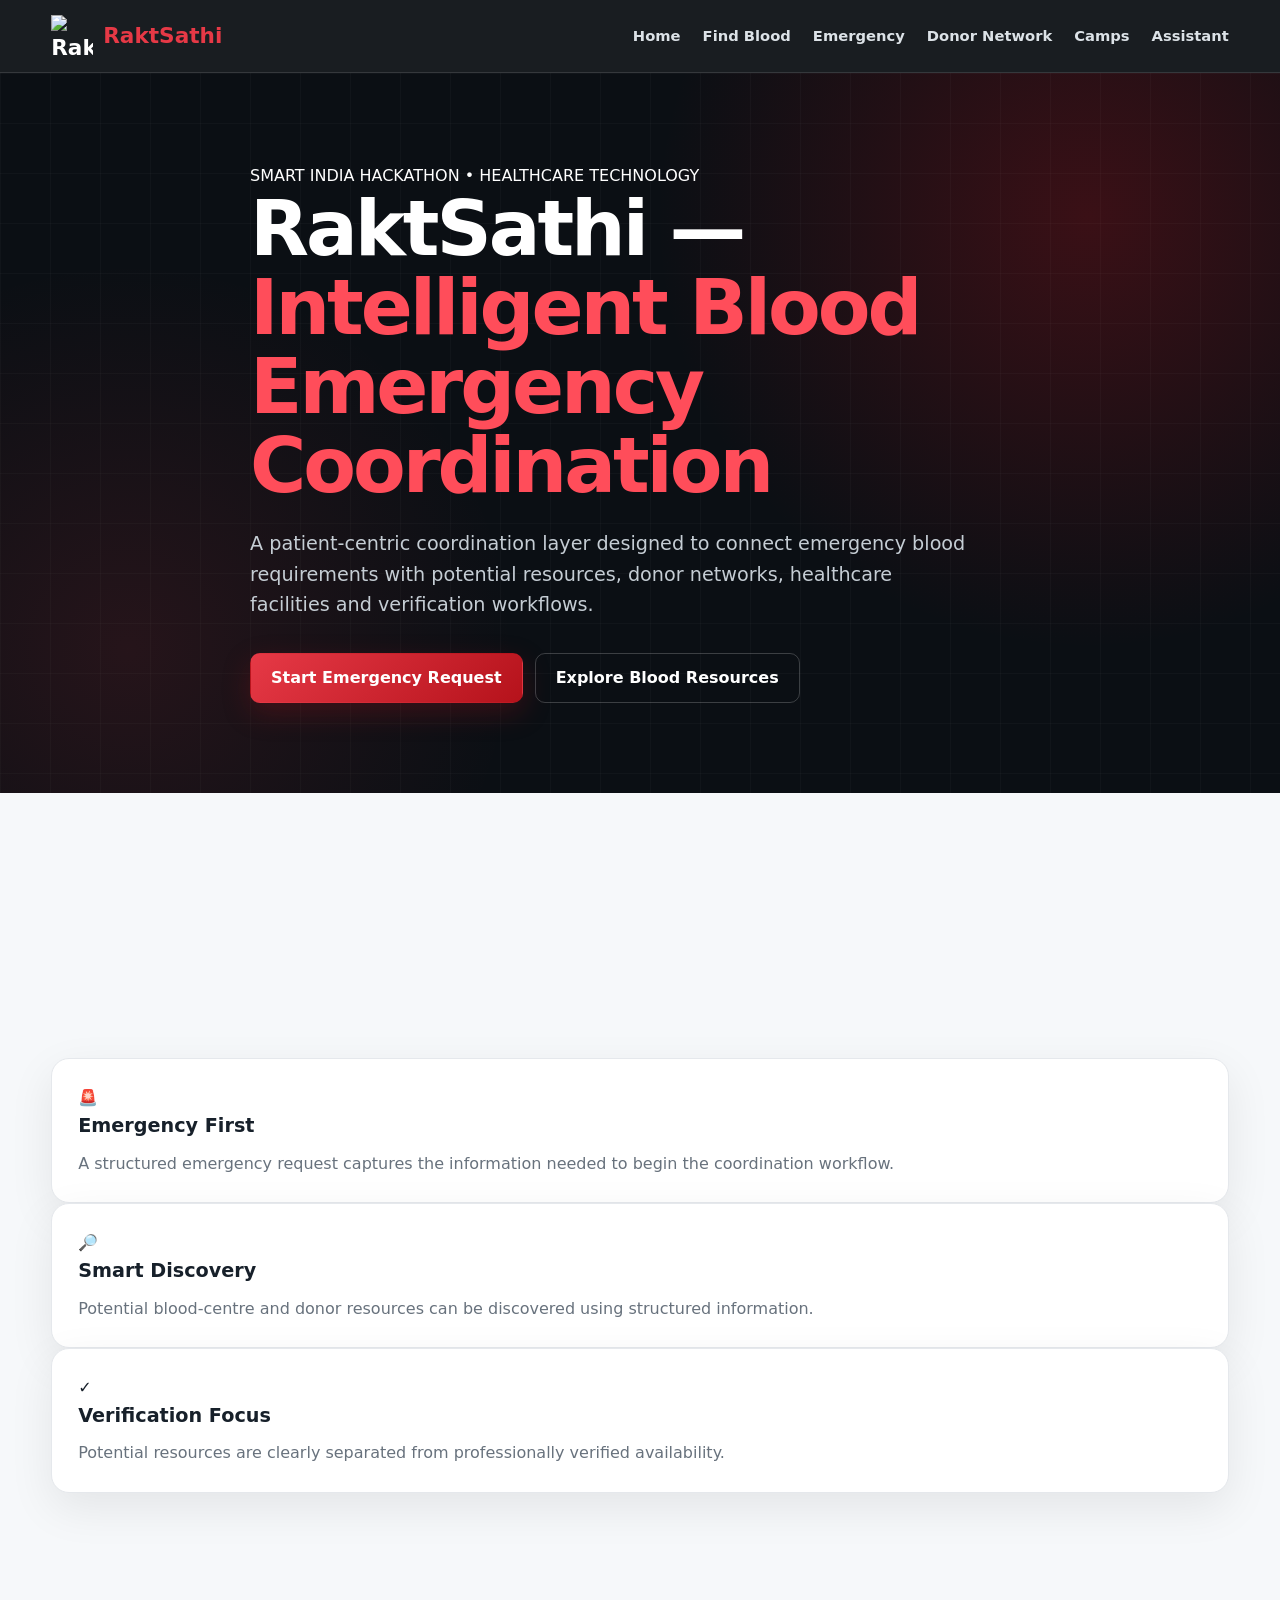
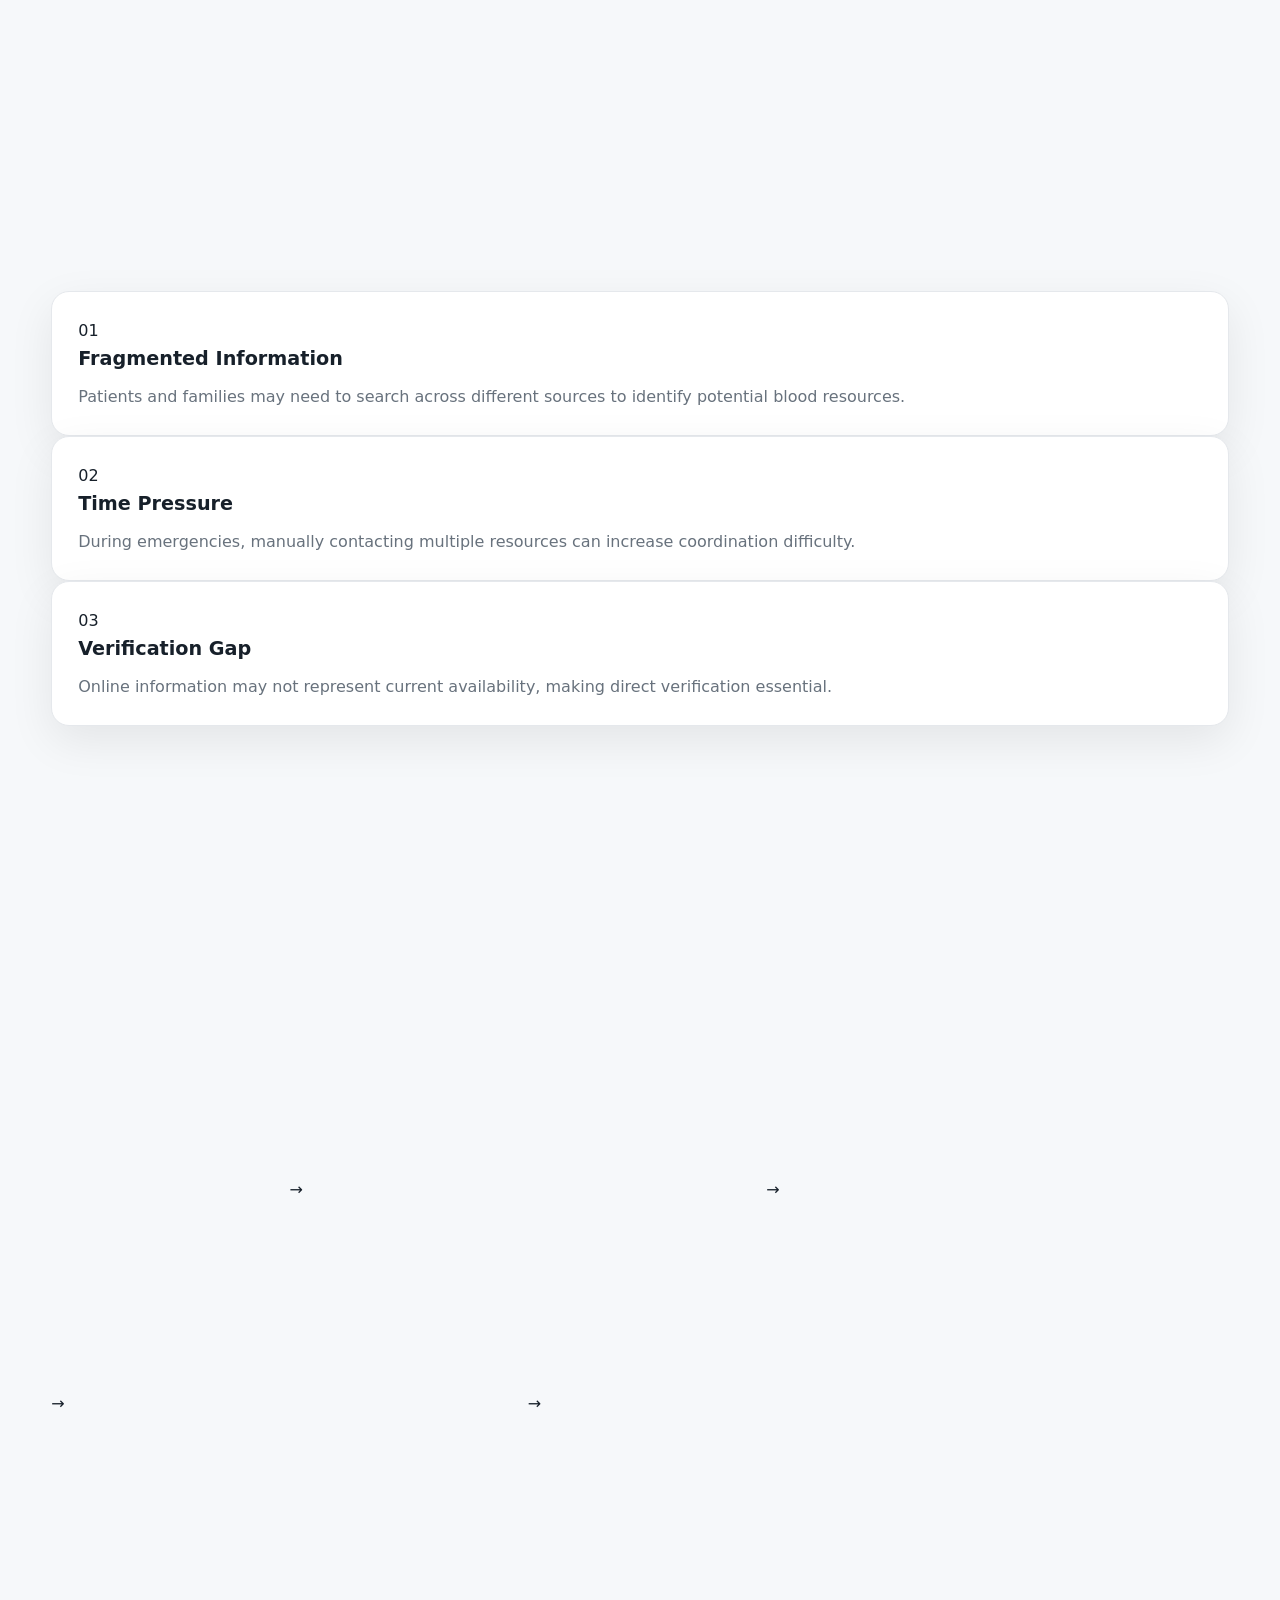
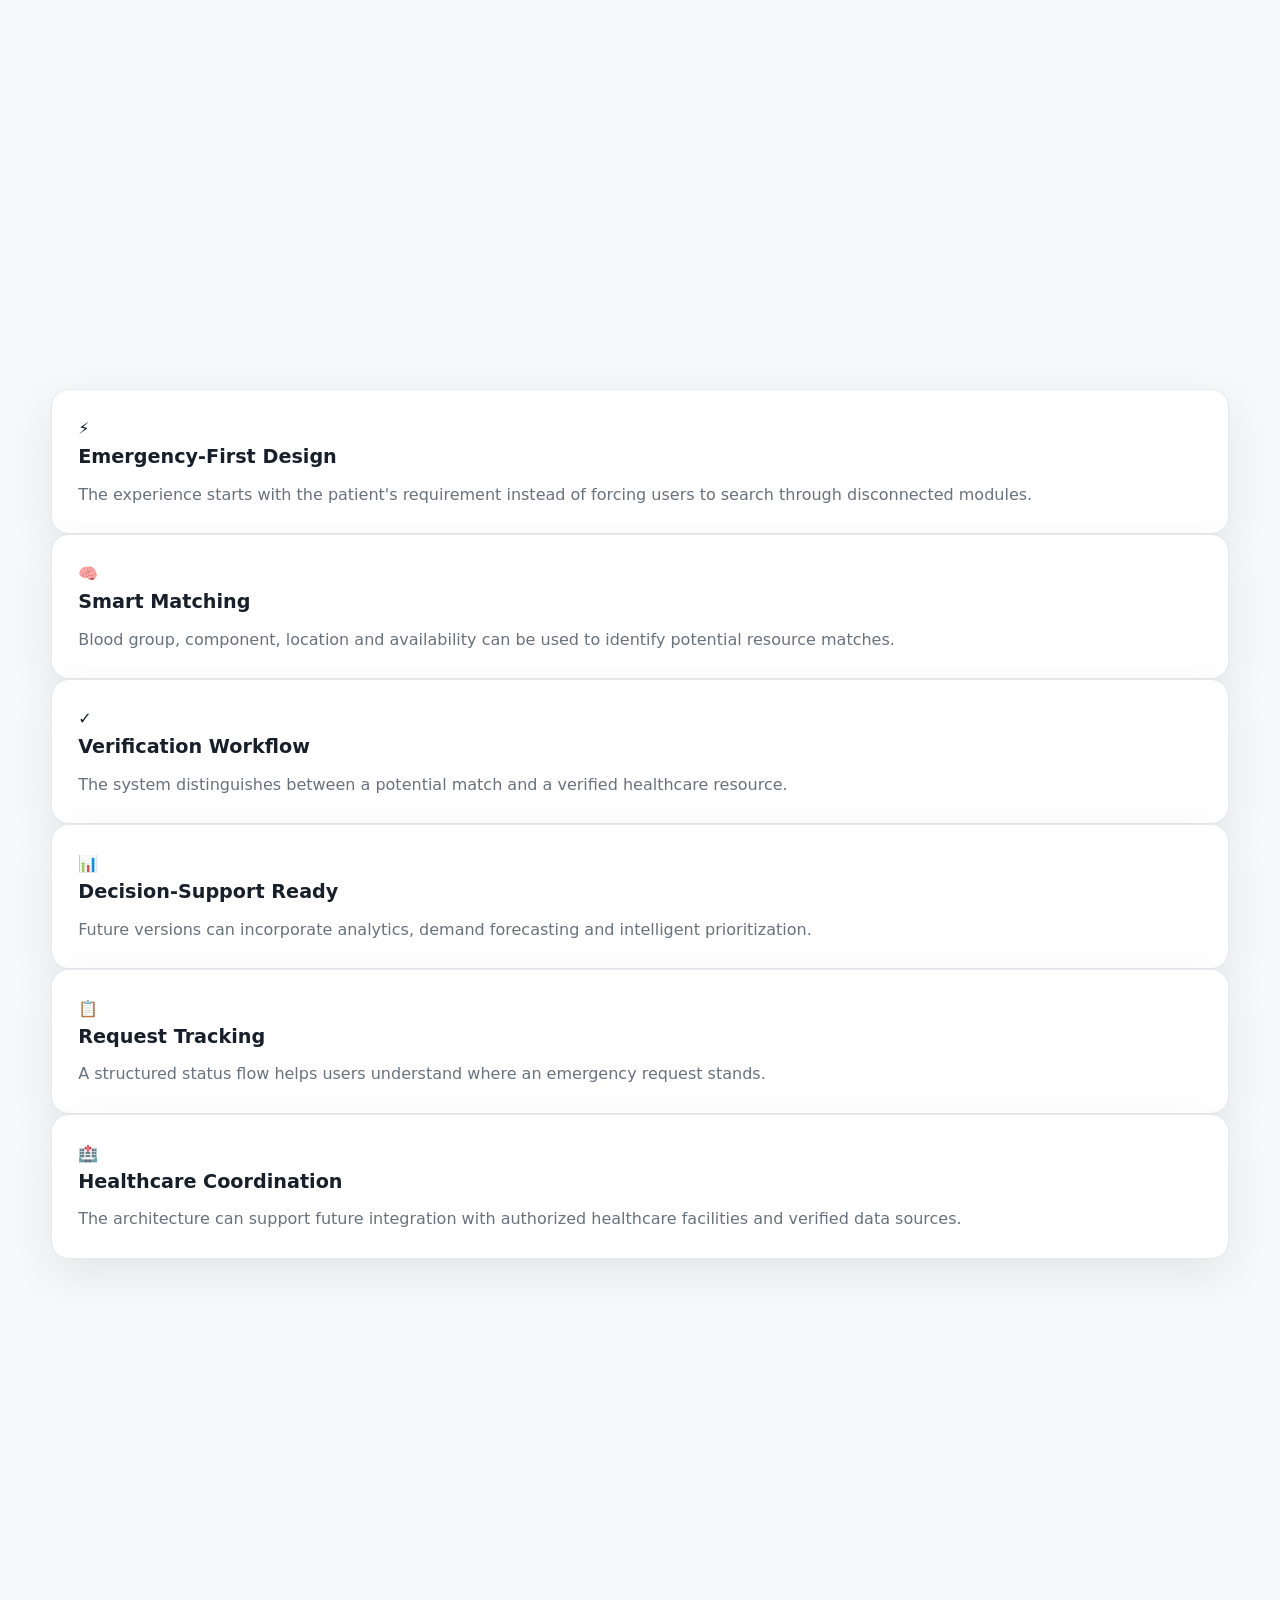
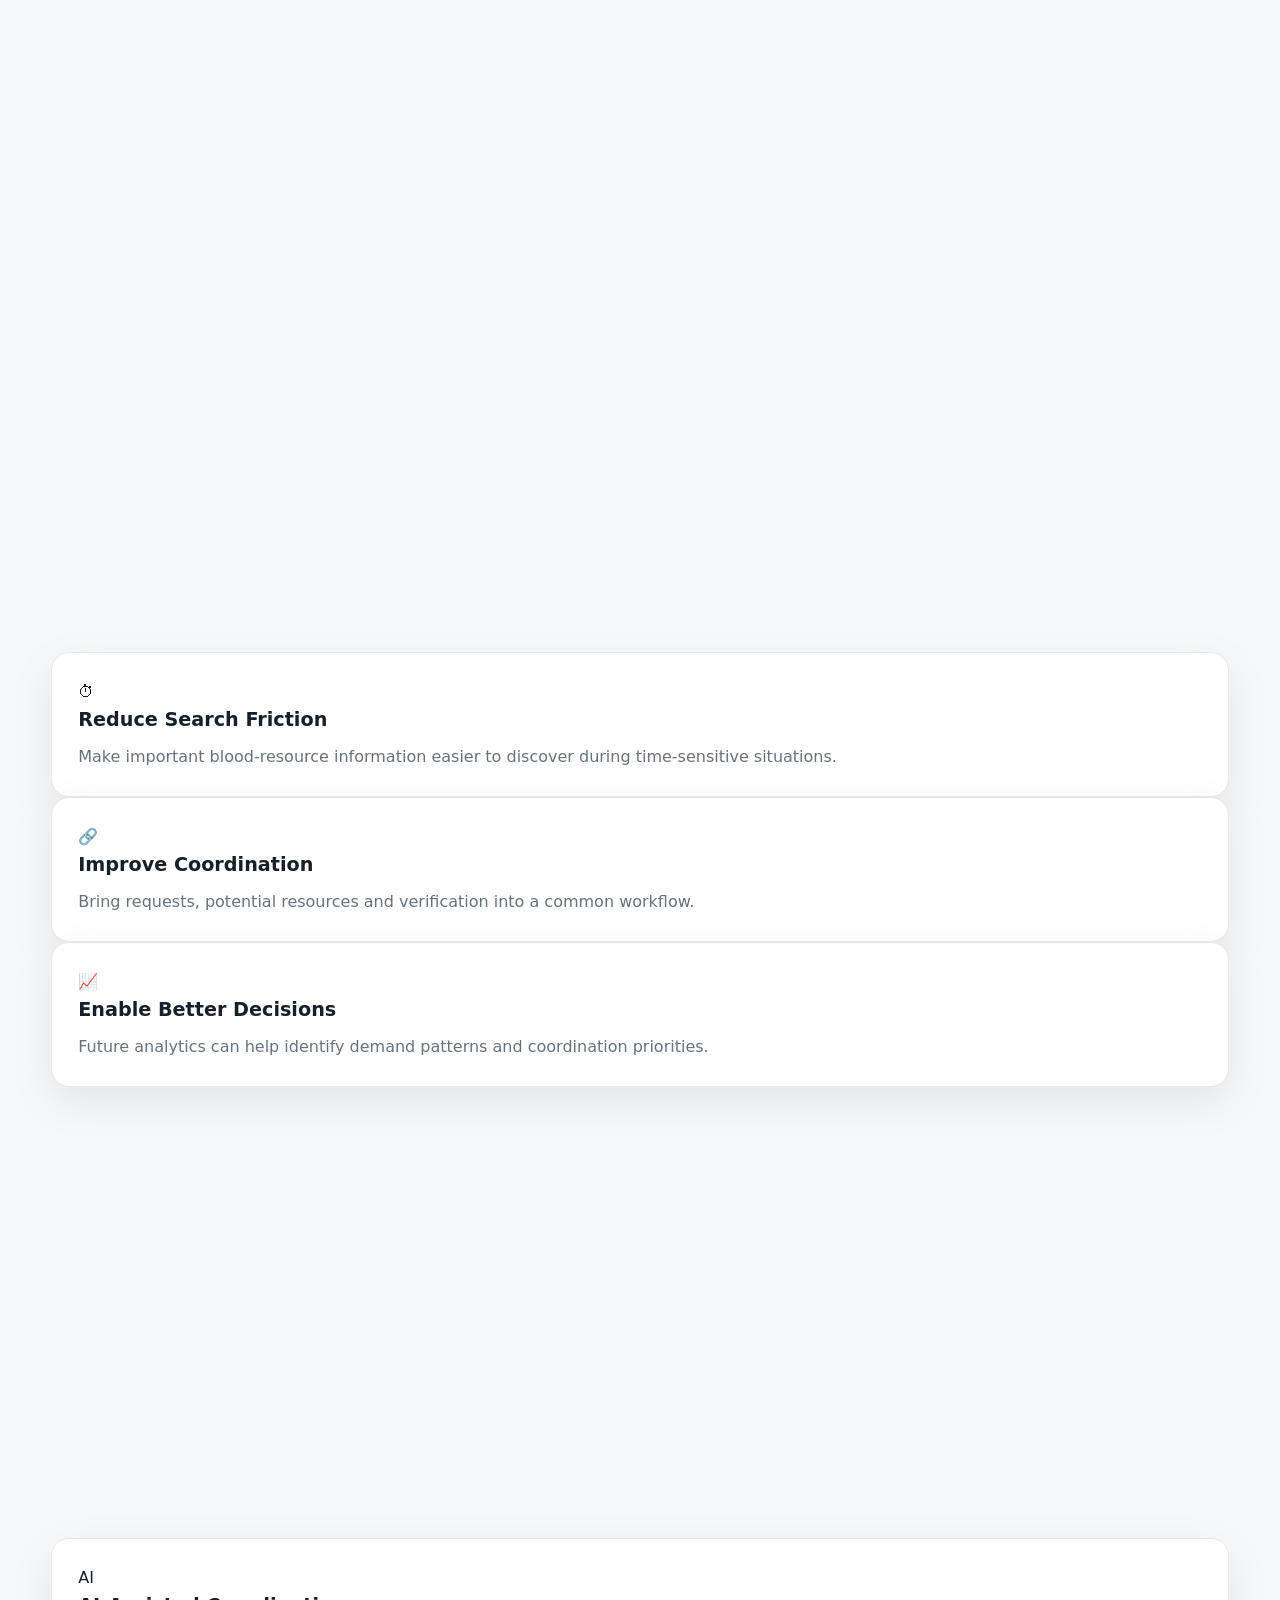
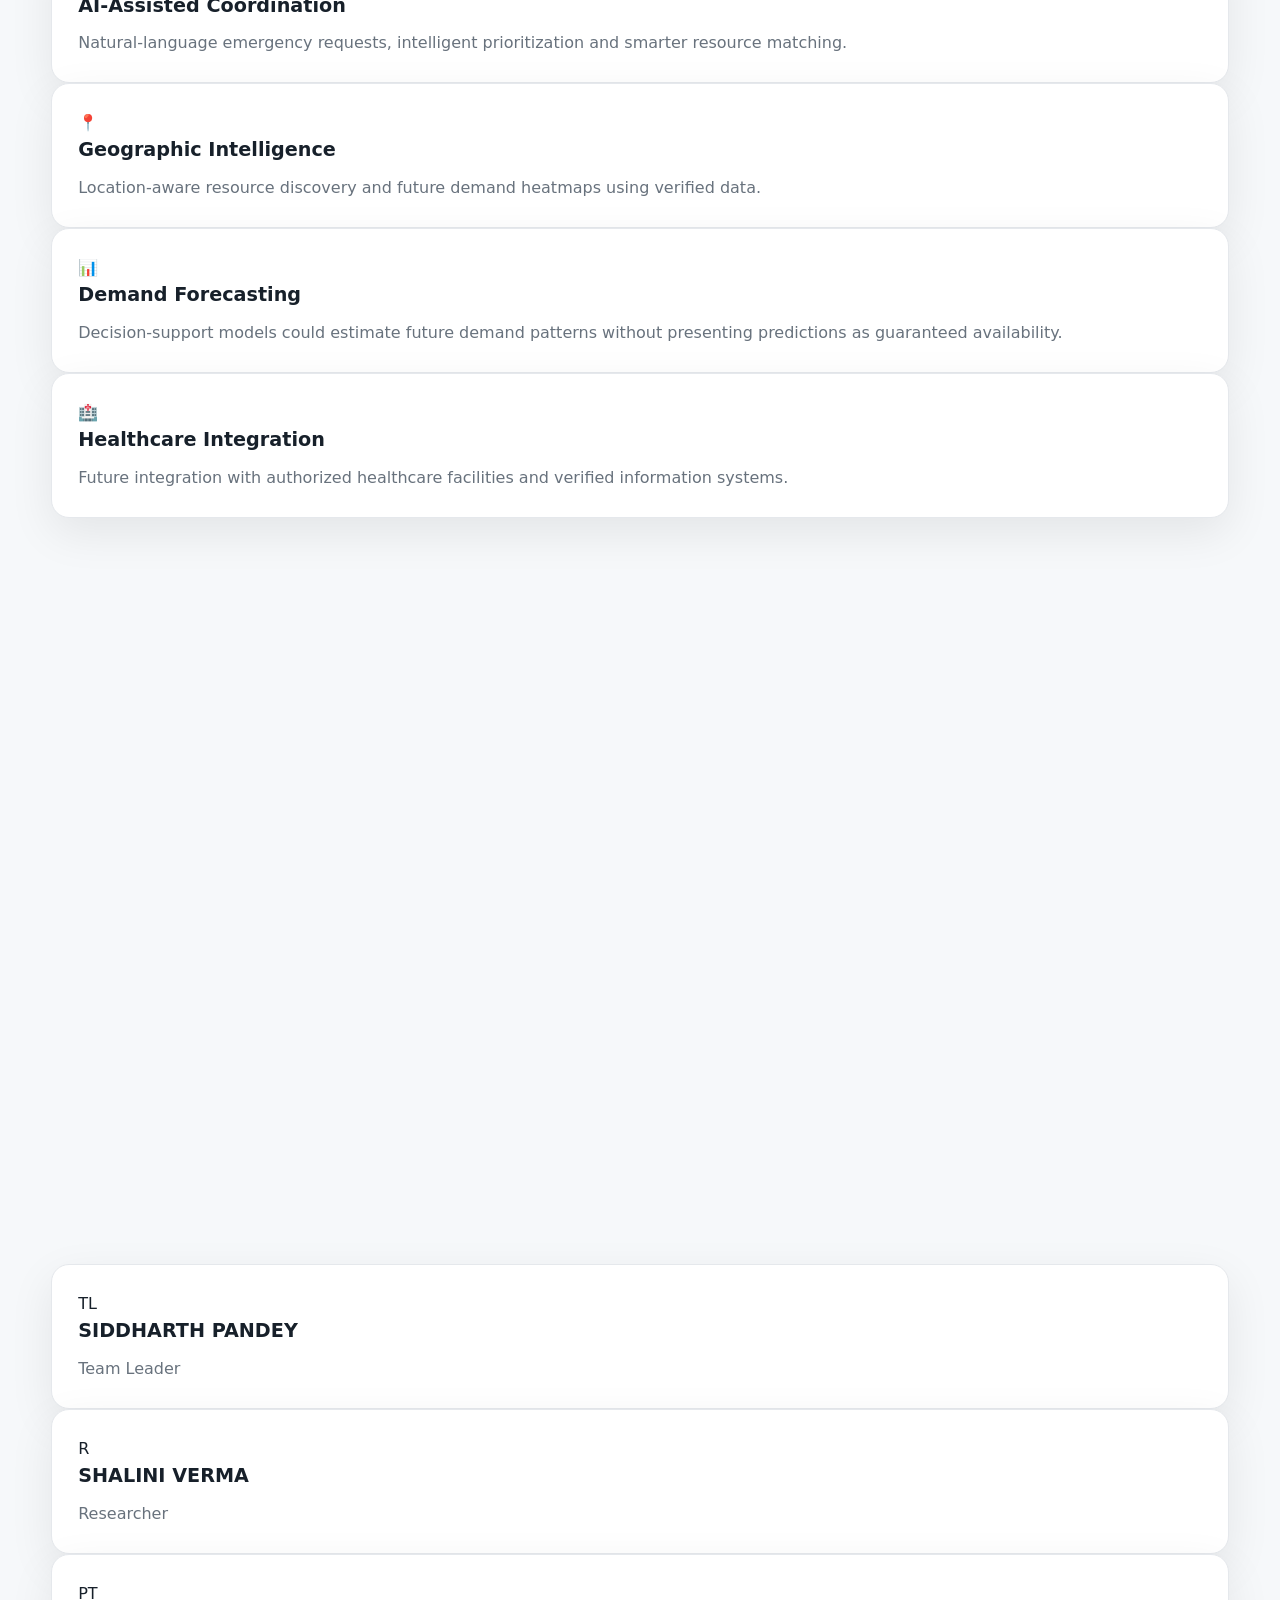
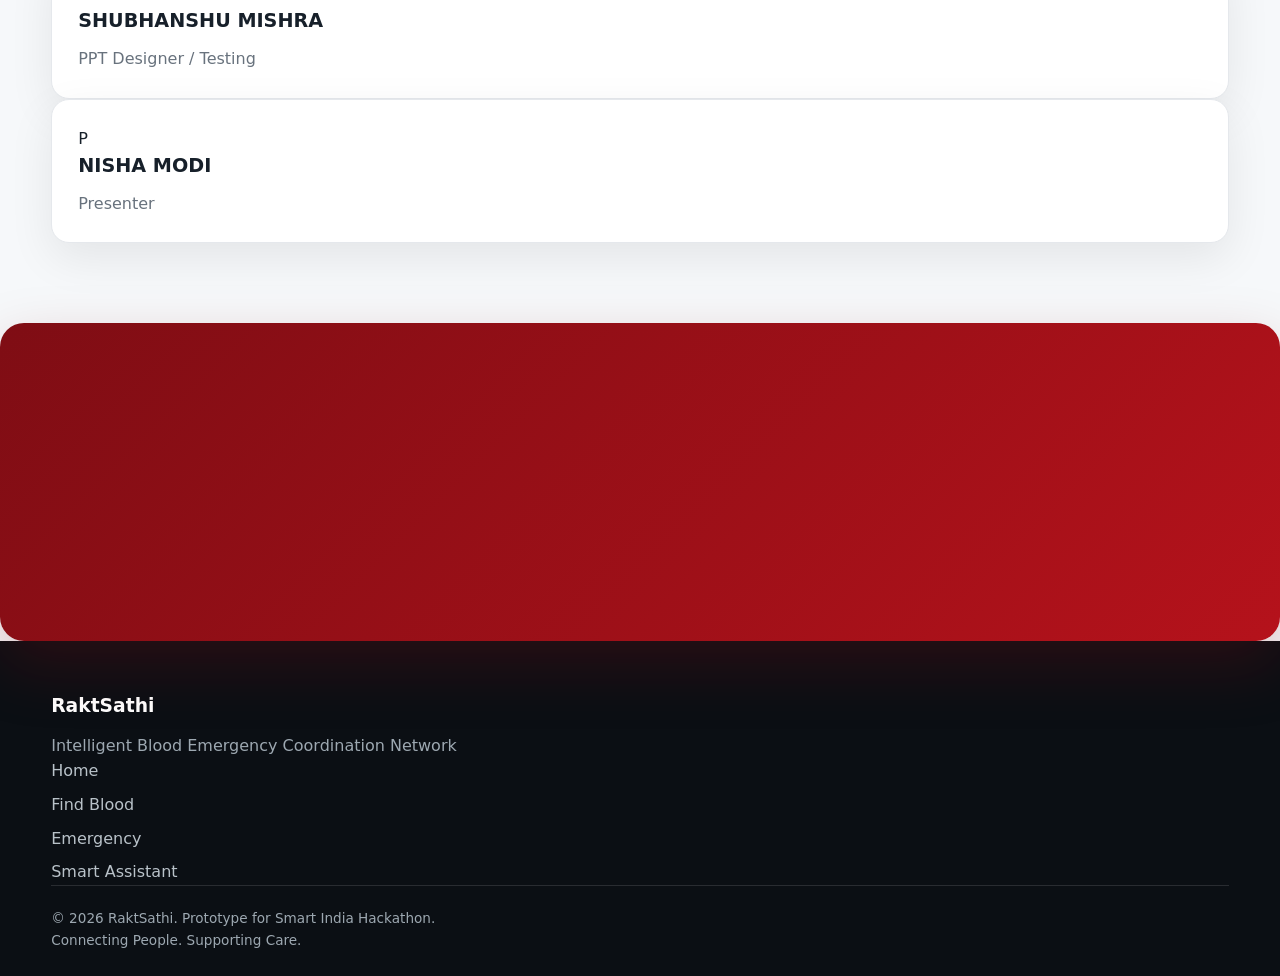
==== commit ebb9a23c: "Update print statement from 'Hello' to 'Goodbye'" ====
--- a/about.html
+++ b/about.html
@@ -2,1047 +2,1237 @@
 <html lang="en">
 <head>
   <meta charset="UTF-8">
-  <meta name="viewport" content="width=device-width, initial-scale=1.0">
+
+  <meta name="viewport"
+        content="width=device-width, initial-scale=1.0">
+
+  <meta name="theme-color" content="#8B0000">
+
+  <meta name="description"
+        content="RaktSathi - Intelligent Blood Emergency Coordination Network for Smart India Hackathon.">
 
   <title>About RaktSathi | Intelligent Blood Coordination</title>
 
-  <style>
-    * {
-      box-sizing: border-box;
-      margin: 0;
-      padding: 0;
+  <link rel="manifest" href="manifest.json">
+  <link rel="icon" href="raktsathi-logo.png">
+
+  <link rel="stylesheet" href="css/style.css">
+</head>
+
+<body>
+
+  <!-- ================= HEADER ================= -->
+
+  <header class="site-header">
+
+    <div class="container nav-container">
+
+      <a href="index.html" class="brand">
+
+        <img
+          src="raktsathi-logo.png"
+          alt="RaktSathi Logo"
+          class="brand-logo"
+        >
+
+        <span class="brand-text">
+          RaktSathi
+        </span>
+
+      </a>
+
+      <nav class="main-nav" aria-label="Main navigation">
+
+        <a href="index.html">
+          Home
+        </a>
+
+        <a href="find-blood.html">
+          Find Blood
+        </a>
+
+        <a href="emergency.html">
+          Emergency
+        </a>
+
+        <a href="donor.html">
+          Donor Network
+        </a>
+
+        <a href="camps.html">
+          Camps
+        </a>
+
+        <a href="assistant.html">
+          Assistant
+        </a>
+
+      </nav>
+
+    </div>
+
+  </header>
+
+
+  <!-- ================= HERO ================= -->
+
+  <main>
+
+    <section class="hero hero-dark">
+
+      <div class="container hero-content">
+
+        <span class="eyebrow">
+          SMART INDIA HACKATHON • HEALTHCARE TECHNOLOGY
+        </span>
+
+        <h1>
+          RaktSathi —
+          <span>Intelligent Blood Emergency Coordination</span>
+        </h1>
+
+        <p class="hero-text">
+          A patient-centric coordination layer designed to
+          connect emergency blood requirements with potential
+          resources, donor networks, healthcare facilities and
+          verification workflows.
+        </p>
+
+        <div class="hero-actions">
+
+          <a
+            href="emergency.html"
+            class="btn btn-primary"
+          >
+            Start Emergency Request
+          </a>
+
+          <a
+            href="find-blood.html"
+            class="btn btn-secondary"
+          >
+            Explore Blood Resources
+          </a>
+
+        </div>
+
+      </div>
+
+    </section>
+
+
+    <!-- ================= WHAT IS RAKTSATHI ================= -->
+
+    <section class="section">
+
+      <div class="container">
+
+        <div class="section-heading reveal">
+
+          <span class="eyebrow">
+            OUR VISION
+          </span>
+
+          <h2>
+            What is RaktSathi?
+          </h2>
+
+          <p>
+            RaktSathi is designed around one simple idea:
+            during a blood emergency, people should not have
+            to navigate disconnected information sources
+            manually.
+          </p>
+
+        </div>
+
+
+        <div class="feature-grid">
+
+
+          <article class="card reveal">
+
+            <div class="card-icon">
+              🚨
+            </div>
+
+            <h3>
+              Emergency First
+            </h3>
+
+            <p>
+              A structured emergency request captures the
+              information needed to begin the coordination
+              workflow.
+            </p>
+
+          </article>
+
+
+          <article class="card reveal">
+
+            <div class="card-icon">
+              🔎
+            </div>
+
+            <h3>
+              Smart Discovery
+            </h3>
+
+            <p>
+              Potential blood-centre and donor resources can
+              be discovered using structured information.
+            </p>
+
+          </article>
+
+
+          <article class="card reveal">
+
+            <div class="card-icon">
+              ✓
+            </div>
+
+            <h3>
+              Verification Focus
+            </h3>
+
+            <p>
+              Potential resources are clearly separated from
+              professionally verified availability.
+            </p>
+
+          </article>
+
+
+        </div>
+
+      </div>
+
+    </section>
+
+
+    <!-- ================= PROBLEM ================= -->
+
+    <section class="section section-alt">
+
+      <div class="container">
+
+        <div class="section-heading reveal">
+
+          <span class="eyebrow">
+            THE PROBLEM
+          </span>
+
+          <h2>
+            What Happens During a Blood Emergency?
+          </h2>
+
+          <p>
+            Finding a blood resource can become difficult when
+            information is fragmented and time is critical.
+          </p>
+
+        </div>
+
+
+        <div class="feature-grid">
+
+
+          <article class="card reveal">
+
+            <div class="card-icon">
+              01
+            </div>
+
+            <h3>
+              Fragmented Information
+            </h3>
+
+            <p>
+              Patients and families may need to search
+              across different sources to identify potential
+              blood resources.
+            </p>
+
+          </article>
+
+
+          <article class="card reveal">
+
+            <div class="card-icon">
+              02
+            </div>
+
+            <h3>
+              Time Pressure
+            </h3>
+
+            <p>
+              During emergencies, manually contacting multiple
+              resources can increase coordination difficulty.
+            </p>
+
+          </article>
+
+
+          <article class="card reveal">
+
+            <div class="card-icon">
+              03
+            </div>
+
+            <h3>
+              Verification Gap
+            </h3>
+
+            <p>
+              Online information may not represent current
+              availability, making direct verification essential.
+            </p>
+
+          </article>
+
+
+        </div>
+
+      </div>
+
+    </section>
+
+
+    <!-- ================= SOLUTION ================= -->
+
+    <section class="section section-dark">
+
+      <div class="container">
+
+        <div class="section-heading reveal">
+
+          <span class="eyebrow">
+            THE SOLUTION
+          </span>
+
+          <h2>
+            One Coordination Layer.
+            Multiple Healthcare Resources.
+          </h2>
+
+          <p>
+            RaktSathi brings emergency requests, blood-resource
+            discovery, potential donor matching, verification
+            and request tracking into a unified workflow.
+          </p>
+
+        </div>
+
+
+        <div class="workflow">
+
+
+          <div class="workflow-step reveal">
+
+            <span class="workflow-number">
+              01
+            </span>
+
+            <h3>
+              Request
+            </h3>
+
+            <p>
+              Create a structured emergency blood requirement.
+            </p>
+
+          </div>
+
+
+          <div class="workflow-arrow">
+            →
+          </div>
+
+
+          <div class="workflow-step reveal">
+
+            <span class="workflow-number">
+              02
+            </span>
+
+            <h3>
+              Match
+            </h3>
+
+            <p>
+              Identify potential resources using relevant
+              structured information.
+            </p>
+
+          </div>
+
+
+          <div class="workflow-arrow">
+            →
+          </div>
+
+
+          <div class="workflow-step reveal">
+
+            <span class="workflow-number">
+              03
+            </span>
+
+            <h3>
+              Coordinate
+            </h3>
+
+            <p>
+              Connect the request with appropriate
+              resource pathways.
+            </p>
+
+          </div>
+
+
+          <div class="workflow-arrow">
+            →
+          </div>
+
+
+          <div class="workflow-step reveal">
+
+            <span class="workflow-number">
+              04
+            </span>
+
+            <h3>
+              Verify
+            </h3>
+
+            <p>
+              Confirm availability and medical suitability
+              through authorized facilities.
+            </p>
+
+          </div>
+
+
+          <div class="workflow-arrow">
+            →
+          </div>
+
+
+          <div class="workflow-step reveal">
+
+            <span class="workflow-number">
+              05
+            </span>
+
+            <h3>
+              Resolve
+            </h3>
+
+            <p>
+              Update and close the coordination request
+              based on the outcome.
+            </p>
+
+          </div>
+
+
+        </div>
+
+      </div>
+
+    </section>
+
+
+    <!-- ================= INNOVATION ================= -->
+
+    <section class="section">
+
+      <div class="container">
+
+        <div class="section-heading reveal">
+
+          <span class="eyebrow">
+            INNOVATION LAYER
+          </span>
+
+          <h2>
+            What Makes RaktSathi Different?
+          </h2>
+
+          <p>
+            RaktSathi is not positioned as another simple
+            blood-bank directory. Its focus is the complete
+            emergency coordination journey.
+          </p>
+
+        </div>
+
+
+        <div class="feature-grid">
+
+
+          <article class="card reveal">
+
+            <div class="card-icon">
+              ⚡
+            </div>
+
+            <h3>
+              Emergency-First Design
+            </h3>
+
+            <p>
+              The experience starts with the patient's
+              requirement instead of forcing users to
+              search through disconnected modules.
+            </p>
+
+          </article>
+
+
+          <article class="card reveal">
+
+            <div class="card-icon">
+              🧠
+            </div>
+
+            <h3>
+              Smart Matching
+            </h3>
+
+            <p>
+              Blood group, component, location and
+              availability can be used to identify
+              potential resource matches.
+            </p>
+
+          </article>
+
+
+          <article class="card reveal">
+
+            <div class="card-icon">
+              ✓
+            </div>
+
+            <h3>
+              Verification Workflow
+            </h3>
+
+            <p>
+              The system distinguishes between a potential
+              match and a verified healthcare resource.
+            </p>
+
+          </article>
+
+
+          <article class="card reveal">
+
+            <div class="card-icon">
+              📊
+            </div>
+
+            <h3>
+              Decision-Support Ready
+            </h3>
+
+            <p>
+              Future versions can incorporate analytics,
+              demand forecasting and intelligent prioritization.
+            </p>
+
+          </article>
+
+
+          <article class="card reveal">
+
+            <div class="card-icon">
+              📋
+            </div>
+
+            <h3>
+              Request Tracking
+            </h3>
+
+            <p>
+              A structured status flow helps users understand
+              where an emergency request stands.
+            </p>
+
+          </article>
+
+
+          <article class="card reveal">
+
+            <div class="card-icon">
+              🏥
+            </div>
+
+            <h3>
+              Healthcare Coordination
+            </h3>
+
+            <p>
+              The architecture can support future
+              integration with authorized healthcare
+              facilities and verified data sources.
+            </p>
+
+          </article>
+
+
+        </div>
+
+      </div>
+
+    </section>
+
+
+    <!-- ================= COMPARISON ================= -->
+
+    <section class="section section-alt">
+
+      <div class="container">
+
+        <div class="section-heading reveal">
+
+          <span class="eyebrow">
+            PLATFORM POSITIONING
+          </span>
+
+          <h2>
+            Search vs. Coordination
+          </h2>
+
+        </div>
+
+
+        <div class="table-wrapper reveal">
+
+          <table class="comparison-table">
+
+            <thead>
+
+              <tr>
+
+                <th>
+                  Capability
+                </th>
+
+                <th>
+                  Traditional Search
+                </th>
+
+                <th>
+                  RaktSathi
+                </th>
+
+              </tr>
+
+            </thead>
+
+
+            <tbody>
+
+              <tr>
+
+                <td>
+                  Emergency Request
+                </td>
+
+                <td>
+                  Usually manual
+                </td>
+
+                <td>
+                  Structured workflow
+                </td>
+
+              </tr>
+
+
+              <tr>
+
+                <td>
+                  Resource Discovery
+                </td>
+
+                <td>
+                  Search individually
+                </td>
+
+                <td>
+                  Centralized discovery layer
+                </td>
+
+              </tr>
+
+
+              <tr>
+
+                <td>
+                  Donor Coordination
+                </td>
+
+                <td>
+                  Manual outreach
+                </td>
+
+                <td>
+                  Potential-match workflow
+                </td>
+
+              </tr>
+
+
+              <tr>
+
+                <td>
+                  Verification
+                </td>
+
+                <td>
+                  Often manual
+                </td>
+
+                <td>
+                  Explicit verification stage
+                </td>
+
+              </tr>
+
+
+              <tr>
+
+                <td>
+                  Request Tracking
+                </td>
+
+                <td>
+                  Often fragmented
+                </td>
+
+                <td>
+                  Structured status flow
+                </td>
+
+              </tr>
+
+
+              <tr>
+
+                <td>
+                  Future Intelligence
+                </td>
+
+                <td>
+                  Limited
+                </td>
+
+                <td>
+                  AI/ML-ready architecture
+                </td>
+
+              </tr>
+
+            </tbody>
+
+          </table>
+
+        </div>
+
+      </div>
+
+    </section>
+
+
+    <!-- ================= IMPACT ================= -->
+
+    <section class="section section-dark">
+
+      <div class="container">
+
+        <div class="section-heading reveal">
+
+          <span class="eyebrow">
+            EXPECTED IMPACT
+          </span>
+
+          <h2>
+            Designed Around Real Emergency Needs
+          </h2>
+
+        </div>
+
+
+        <div class="feature-grid">
+
+
+          <article class="card card-dark reveal">
+
+            <div class="card-icon">
+              ⏱
+            </div>
+
+            <h3>
+              Reduce Search Friction
+            </h3>
+
+            <p>
+              Make important blood-resource information
+              easier to discover during time-sensitive situations.
+            </p>
+
+          </article>
+
+
+          <article class="card card-dark reveal">
+
+            <div class="card-icon">
+              🔗
+            </div>
+
+            <h3>
+              Improve Coordination
+            </h3>
+
+            <p>
+              Bring requests, potential resources and
+              verification into a common workflow.
+            </p>
+
+          </article>
+
+
+          <article class="card card-dark reveal">
+
+            <div class="card-icon">
+              📈
+            </div>
+
+            <h3>
+              Enable Better Decisions
+            </h3>
+
+            <p>
+              Future analytics can help identify demand
+              patterns and coordination priorities.
+            </p>
+
+          </article>
+
+
+        </div>
+
+      </div>
+
+    </section>
+
+
+    <!-- ================= VISION ================= -->
+
+    <section class="section">
+
+      <div class="container">
+
+        <div class="section-heading reveal">
+
+          <span class="eyebrow">
+            FUTURE VISION
+          </span>
+
+          <h2>
+            From Prototype to Intelligent Healthcare Network
+          </h2>
+
+          <p>
+            RaktSathi can evolve into a secure, scalable
+            coordination platform with verified data
+            integrations and intelligent decision-support
+            capabilities.
+          </p>
+
+        </div>
+
+
+        <div class="feature-grid">
+
+
+          <article class="card reveal">
+
+            <div class="card-icon">
+              AI
+            </div>
+
+            <h3>
+              AI-Assisted Coordination
+            </h3>
+
+            <p>
+              Natural-language emergency requests,
+              intelligent prioritization and smarter
+              resource matching.
+            </p>
+
+          </article>
+
+
+          <article class="card reveal">
+
+            <div class="card-icon">
+              📍
+            </div>
+
+            <h3>
+              Geographic Intelligence
+            </h3>
+
+            <p>
+              Location-aware resource discovery and
+              future demand heatmaps using verified data.
+            </p>
+
+          </article>
+
+
+          <article class="card reveal">
+
+            <div class="card-icon">
+              📊
+            </div>
+
+            <h3>
+              Demand Forecasting
+            </h3>
+
+            <p>
+              Decision-support models could estimate
+              future demand patterns without presenting
+              predictions as guaranteed availability.
+            </p>
+
+          </article>
+
+
+          <article class="card reveal">
+
+            <div class="card-icon">
+              🏥
+            </div>
+
+            <h3>
+              Healthcare Integration
+            </h3>
+
+            <p>
+              Future integration with authorized healthcare
+              facilities and verified information systems.
+            </p>
+
+          </article>
+
+
+        </div>
+
+      </div>
+
+    </section>
+
+
+    <!-- ================= SAFETY ================= -->
+
+    <section class="section section-alt">
+
+      <div class="container">
+
+        <div class="notice notice-warning reveal">
+
+          <h3>
+            Responsible Healthcare Technology
+          </h3>
+
+          <p>
+            RaktSathi is a coordination and information
+            prototype. It does not collect, test, store,
+            transport, release or transfuse blood. It does
+            not diagnose patients, prescribe treatment or
+            guarantee blood availability. Final medical,
+            compatibility and blood-handling decisions remain
+            with authorized healthcare facilities and
+            qualified professionals.
+          </p>
+
+        </div>
+
+
+        <div class="notice notice-info reveal">
+
+          <h3>
+            Relationship With Existing Blood Ecosystems
+          </h3>
+
+          <p>
+            RaktSathi is designed as a complementary
+            coordination layer rather than a replacement
+            for authorized blood-bank and healthcare systems.
+            Its value is in connecting an emergency request
+            with discovery, potential matching, verification
+            and tracking.
+          </p>
+
+        </div>
+
+      </div>
+
+    </section>
+
+
+    <!-- ================= TEAM ================= -->
+
+    <section class="section section-dark">
+
+      <div class="container">
+
+        <div class="section-heading reveal">
+
+          <span class="eyebrow">
+            TEAM KRYPTONITE
+          </span>
+
+          <h2>
+            Built for Smart India Hackathon
+          </h2>
+
+          <p>
+            A student-led healthcare technology concept
+            focused on practical emergency coordination.
+          </p>
+
+        </div>
+
+
+        <div class="feature-grid">
+
+
+          <article class="card card-dark reveal">
+
+            <div class="card-icon">
+              TL
+            </div>
+
+            <h3>
+              SIDDHARTH PANDEY
+            </h3>
+
+            <p>
+              Team Leader
+            </p>
+
+          </article>
+
+
+          <article class="card card-dark reveal">
+
+            <div class="card-icon">
+              R
+            </div>
+
+            <h3>
+              SHALINI VERMA
+            </h3>
+
+            <p>
+              Researcher
+            </p>
+
+          </article>
+
+
+          <article class="card card-dark reveal">
+
+            <div class="card-icon">
+              PT
+            </div>
+
+            <h3>
+              SHUBHANSHU MISHRA
+            </h3>
+
+            <p>
+              PPT Designer / Testing
+            </p>
+
+          </article>
+
+
+          <article class="card card-dark reveal">
+
+            <div class="card-icon">
+              P
+            </div>
+
+            <h3>
+              NISHA MODI
+            </h3>
+
+            <p>
+              Presenter
+            </p>
+
+          </article>
+
+
+        </div>
+
+      </div>
+
+    </section>
+
+
+    <!-- ================= FINAL CTA ================= -->
+
+    <section class="emergency-cta">
+
+      <div class="container">
+
+        <div class="cta-content reveal">
+
+          <span class="eyebrow">
+            RAKTSATHI
+          </span>
+
+          <h2>
+            Connecting People.
+            Supporting Care.
+          </h2>
+
+          <p>
+            From blood search to emergency coordination,
+            RaktSathi aims to make the healthcare journey
+            more structured, connected and verification-focused.
+          </p>
+
+          <div class="hero-actions">
+
+            <a
+              href="emergency.html"
+              class="btn btn-primary"
+            >
+              Start Emergency Request
+            </a>
+
+            <a
+              href="index.html"
+              class="btn btn-secondary"
+            >
+              Back to Home
+            </a>
+
+          </div>
+
+        </div>
+
+      </div>
+
+    </section>
+
+  </main>
+
+
+  <!-- ================= FOOTER ================= -->
+
+  <footer class="site-footer">
+
+    <div class="container footer-content">
+
+      <div>
+
+        <h3>
+          RaktSathi
+        </h3>
+
+        <p>
+          Intelligent Blood Emergency Coordination Network
+        </p>
+
+      </div>
+
+
+      <div class="footer-links">
+
+        <a href="index.html">
+          Home
+        </a>
+
+        <a href="find-blood.html">
+          Find Blood
+        </a>
+
+        <a href="emergency.html">
+          Emergency
+        </a>
+
+        <a href="assistant.html">
+          Smart Assistant
+        </a>
+
+      </div>
+
+    </div>
+
+
+    <div class="container footer-bottom">
+
+      <p>
+        © 2026 RaktSathi. Prototype for Smart India Hackathon.
+      </p>
+
+      <p>
+        Connecting People. Supporting Care.
+      </p>
+
+    </div>
+
+  </footer>
+
+
+  <!-- ================= SCRIPTS ================= -->
+
+  <script src="js/animations.js"></script>
+  <script src="js/app.js"></script>
+
+
+  <!-- ================= SERVICE WORKER ================= -->
+
+  <script>
+
+    if ("serviceWorker" in navigator) {
+
+      window.addEventListener(
+        "load",
+        function () {
+
+          navigator.serviceWorker
+            .register("sw.js")
+            .catch(function (error) {
+
+              console.log(
+                "Service worker registration failed:",
+                error
+              );
+
+            });
+
+        }
+      );
+
     }
 
-    body {
-      font-family: Arial, sans-serif;
-      background: #f5faf7;
-      color: #17352a;
-      line-height: 1.6;
-    }
-
-    header {
-      background: #063b2c;
-      color: white;
-      padding: 16px 6%;
-      display: flex;
-      justify-content: space-between;
-      align-items: center;
-      position: sticky;
-      top: 0;
-      z-index: 100;
-    }
-
-    .logo {
-      display: flex;
-      align-items: center;
-      gap: 10px;
-      font-size: 23px;
-      font-weight: bold;
-    }
-
-    .logo-icon {
-      width: 38px;
-      height: 38px;
-      border-radius: 12px;
-      background: #d71920;
-      display: flex;
-      align-items: center;
-      justify-content: center;
-      font-size: 22px;
-      font-weight: bold;
-    }
-
-    nav {
-      display: flex;
-      gap: 18px;
-      flex-wrap: wrap;
-    }
-
-    nav a {
-      color: white;
-      text-decoration: none;
-      font-size: 14px;
-    }
-
-    nav a:hover {
-      color: #ffb3b3;
-    }
-
-    .hero {
-      background: linear-gradient(135deg, #063b2c, #08744f);
-      color: white;
-      text-align: center;
-      padding: 75px 6%;
-    }
-
-    .badge {
-      display: inline-block;
-      padding: 8px 15px;
-      border: 1px solid rgba(255,255,255,.4);
-      border-radius: 30px;
-      font-size: 12px;
-      letter-spacing: 1px;
-      margin-bottom: 18px;
-    }
-
-    .hero h1 {
-      font-size: clamp(34px, 5vw, 56px);
-      margin-bottom: 15px;
-    }
-
-    .hero p {
-      max-width: 820px;
-      margin: auto;
-      color: #d9f4e9;
-      font-size: 17px;
-    }
-
-    .container {
-      width: 90%;
-      max-width: 1150px;
-      margin: 50px auto;
-    }
-
-    .intro {
-      background: white;
-      padding: 32px;
-      border-radius: 22px;
-      box-shadow: 0 9px 30px rgba(0,0,0,.07);
-      margin-bottom: 45px;
-    }
-
-    .intro h2,
-    .section-title h2 {
-      color: #063b2c;
-    }
-
-    .intro h2 {
-      font-size: 30px;
-      margin-bottom: 12px;
-    }
-
-    .intro p {
-      color: #586961;
-    }
-
-    .section-title {
-      text-align: center;
-      margin-bottom: 25px;
-    }
-
-    .section-title h2 {
-      font-size: 31px;
-    }
-
-    .section-title p {
-      color: #66756f;
-      margin-top: 7px;
-    }
-
-    .problem-grid,
-    .solution-grid,
-    .innovation-grid {
-      display: grid;
-      grid-template-columns: repeat(3, 1fr);
-      gap: 18px;
-    }
-
-    .card {
-      background: white;
-      padding: 25px;
-      border-radius: 18px;
-      border: 1px solid #e1ebe6;
-      box-shadow: 0 7px 24px rgba(0,0,0,.05);
-    }
-
-    .card .number {
-      color: #d71920;
-      font-weight: bold;
-      font-size: 13px;
-    }
-
-    .card h3 {
-      color: #063b2c;
-      margin: 7px 0;
-    }
-
-    .card p {
-      color: #66756f;
-      font-size: 14px;
-    }
-
-    .architecture {
-      margin-top: 50px;
-      background: linear-gradient(135deg, #063b2c, #08744f);
-      color: white;
-      padding: 32px;
-      border-radius: 22px;
-    }
-
-    .architecture h2 {
-      margin-bottom: 10px;
-    }
-
-    .architecture > p {
-      color: #d9f4e9;
-      margin-bottom: 25px;
-    }
-
-    .flow {
-      display: grid;
-      grid-template-columns: repeat(5, 1fr);
-      gap: 10px;
-      align-items: center;
-    }
-
-    .flow-item {
-      background: rgba(255,255,255,.1);
-      border: 1px solid rgba(255,255,255,.2);
-      padding: 18px 10px;
-      border-radius: 14px;
-      text-align: center;
-    }
-
-    .flow-item strong {
-      display: block;
-      margin-bottom: 5px;
-    }
-
-    .arrow {
-      text-align: center;
-      font-size: 22px;
-    }
-
-    .comparison {
-      margin-top: 50px;
-      background: white;
-      border-radius: 22px;
-      padding: 30px;
-      box-shadow: 0 8px 30px rgba(0,0,0,.06);
-      overflow-x: auto;
-    }
-
-    .comparison h2 {
-      color: #063b2c;
-      margin-bottom: 18px;
-    }
-
-    table {
-      width: 100%;
-      border-collapse: collapse;
-      min-width: 650px;
-    }
-
-    th,
-    td {
-      padding: 14px;
-      border-bottom: 1px solid #e1ebe6;
-      text-align: left;
-      font-size: 14px;
-    }
-
-    th {
-      background: #063b2c;
-      color: white;
-    }
-
-    td:first-child {
-      font-weight: bold;
-      color: #063b2c;
-    }
-
-    .impact {
-      margin-top: 50px;
-      display: grid;
-      grid-template-columns: repeat(4, 1fr);
-      gap: 16px;
-    }
-
-    .impact-card {
-      background: #eaf5ef;
-      padding: 23px;
-      border-radius: 17px;
-      text-align: center;
-    }
-
-    .impact-card strong {
-      display: block;
-      color: #08744f;
-      font-size: 25px;
-      margin-bottom: 5px;
-    }
-
-    .impact-card p {
-      color: #52645c;
-      font-size: 13px;
-    }
-
-    .vision {
-      margin-top: 50px;
-      background: #fff;
-      border: 2px solid #dceae3;
-      border-radius: 22px;
-      padding: 35px;
-      text-align: center;
-    }
-
-    .vision h2 {
-      color: #063b2c;
-      margin-bottom: 10px;
-    }
-
-    .vision .tagline {
-      color: #d71920;
-      font-weight: bold;
-      font-size: 20px;
-      margin-bottom: 12px;
-    }
-
-    .vision p {
-      max-width: 800px;
-      margin: auto;
-      color: #66756f;
-    }
-
-    .safety {
-      margin-top: 35px;
-      background: #fff3f3;
-      border-left: 5px solid #d71920;
-      padding: 20px;
-      border-radius: 10px;
-      color: #5e3030;
-      font-size: 14px;
-    }
-
-    .cta {
-      margin-top: 40px;
-      background: #d71920;
-      color: white;
-      border-radius: 22px;
-      padding: 32px;
-      text-align: center;
-    }
-
-    .cta h2 {
-      margin-bottom: 8px;
-    }
-
-    .cta p {
-      color: #ffe1e1;
-      margin-bottom: 18px;
-    }
-
-    .btn {
-      display: inline-block;
-      background: white;
-      color: #a50f15;
-      padding: 13px 20px;
-      border-radius: 10px;
-      text-decoration: none;
-      font-weight: bold;
-      font-size: 14px;
-      margin: 4px;
-    }
-
-    footer {
-      margin-top: 60px;
-      background: #03271e;
-      color: #d8eee5;
-      text-align: center;
-      padding: 30px 6%;
-      font-size: 13px;
-    }
-
-    footer a {
-      color: #9fe3c5;
-      text-decoration: none;
-    }
-
-    @media(max-width: 900px) {
-      .problem-grid,
-      .solution-grid,
-      .innovation-grid {
-        grid-template-columns: 1fr;
-      }
-
-      .impact {
-        grid-template-columns: repeat(2, 1fr);
-      }
-
-      .flow {
-        grid-template-columns: 1fr;
-      }
-
-      .arrow {
-        transform: rotate(90deg);
-      }
-
-      header {
-        flex-direction: column;
-        gap: 12px;
-      }
-
-      nav {
-        justify-content: center;
-      }
-    }
-
-    @media(max-width: 550px) {
-      .impact {
-        grid-template-columns: 1fr;
-      }
-    }
-  </style>
-</head>
-
-<body>
-
-<header>
-
-  <div class="logo">
-    <div class="logo-icon">S</div>
-    RaktSathi
-  </div>
-
-  <nav>
-    <a href="index.html">Home</a>
-    <a href="emergency.html">Emergency</a>
-    <a href="find-blood.html">Find Blood</a>
-    <a href="blood-request.html">Track Request</a>
-    <a href="donor.html">Donor Network</a>
-    <a href="camps.html">Camps</a>
-    <a href="assistant.html">Assistant</a>
-  </nav>
-
-</header>
-
-
-<section class="hero">
-
-  <div class="badge">
-    ABOUT RAKTSATHI
-  </div>
-
-  <h1>Intelligent Blood Emergency Coordination</h1>
-
-  <p>
-    RaktSathi is a patient-centric coordination layer designed
-    to connect emergency blood requirements with potential
-    resources, donor networks, healthcare facilities and
-    verification workflows.
-  </p>
-
-</section>
-
-
-<main class="container">
-
-
-  <!-- Introduction -->
-
-  <section class="intro">
-
-    <h2>What is RaktSathi?</h2>
-
-    <p>
-      RaktSathi is a healthcare technology prototype focused
-      on improving the journey from a blood requirement to
-      coordinated resource discovery.
-
-      Instead of acting as a blood bank, RaktSathi works as
-      a digital coordination layer that helps structure
-      requests, discover potential resources, identify
-      matching donor information and guide users toward
-      appropriate verification.
-
-      The core philosophy is simple:
-      <strong>Discover → Match → Coordinate → Verify → Resolve.</strong>
-    </p>
-
-  </section>
-
-
-  <!-- Problem -->
-
-  <section>
-
-    <div class="section-title">
-
-      <h2>The Problem</h2>
-
-      <p>
-        Blood emergencies involve multiple people,
-        facilities and information sources.
-      </p>
-
-    </div>
-
-
-    <div class="problem-grid">
-
-      <div class="card">
-
-        <div class="number">
-          PROBLEM 01
-        </div>
-
-        <h3>Fragmented Information</h3>
-
-        <p>
-          Patients and attendants may need to search across
-          multiple sources while trying to understand where
-          relevant blood resources may exist.
-        </p>
-
-      </div>
-
-
-      <div class="card">
-
-        <div class="number">
-          PROBLEM 02
-        </div>
-
-        <h3>Emergency Time Pressure</h3>
-
-        <p>
-          During urgent situations, manually coordinating
-          requirements, locations and potential resources
-          can become difficult.
-        </p>
-
-      </div>
-
-
-      <div class="card">
-
-        <div class="number">
-          PROBLEM 03
-        </div>
-
-        <h3>Verification Gap</h3>
-
-        <p>
-          Online availability information may not represent
-          real-time confirmed availability, making verification
-          an essential part of the workflow.
-        </p>
-
-      </div>
-
-    </div>
-
-  </section>
-
-
-  <!-- Solution -->
-
-  <section style="margin-top:50px;">
-
-    <div class="section-title">
-
-      <h2>The RaktSathi Solution</h2>
-
-      <p>
-        One coordinated workflow instead of disconnected steps.
-      </p>
-
-    </div>
-
-
-    <div class="solution-grid">
-
-      <div class="card">
-
-        <div class="number">
-          SOLUTION 01
-        </div>
-
-        <h3>Emergency Request</h3>
-
-        <p>
-          Create a structured request containing blood group,
-          component, location, urgency and healthcare facility.
-        </p>
-
-      </div>
-
-
-      <div class="card">
-
-        <div class="number">
-          SOLUTION 02
-        </div>
-
-        <h3>Smart Resource Discovery</h3>
-
-        <p>
-          Search potential blood-centre resources using
-          structured requirements and location information.
-        </p>
-
-      </div>
-
-
-      <div class="card">
-
-        <div class="number">
-          SOLUTION 03
-        </div>
-
-        <h3>Potential Donor Matching</h3>
-
-        <p>
-          Identify potentially relevant registered donor
-          resources using blood group, location and
-          availability information.
-        </p>
-
-      </div>
-
-
-      <div class="card">
-
-        <div class="number">
-          SOLUTION 04
-        </div>
-
-        <h3>Verification Workflow</h3>
-
-        <p>
-          Keep facility verification between discovery and
-          any real-world medical action.
-        </p>
-
-      </div>
-
-
-      <div class="card">
-
-        <div class="number">
-          SOLUTION 05
-        </div>
-
-        <h3>Request Tracking</h3>
-
-        <p>
-          Provide a structured status journey from request
-          creation to resolution.
-        </p>
-
-      </div>
-
-
-      <div class="card">
-
-        <div class="number">
-          SOLUTION 06
-        </div>
-
-        <h3>Smart Assistant</h3>
-
-        <p>
-          Guide users toward the appropriate RaktSathi
-          module based on their requirement.
-        </p>
-
-      </div>
-
-    </div>
-
-  </section>
-
-
-  <!-- Architecture -->
-
-  <section class="architecture">
-
-    <h2>RaktSathi Core Workflow</h2>
-
-    <p>
-      The platform is designed around a simple emergency
-      coordination pipeline.
-    </p>
-
-
-    <div class="flow">
-
-      <div class="flow-item">
-        <strong>01</strong>
-        Request
-      </div>
-
-      <div class="flow-item">
-        <strong>02</strong>
-        Match
-      </div>
-
-      <div class="flow-item">
-        <strong>03</strong>
-        Coordinate
-      </div>
-
-      <div class="flow-item">
-        <strong>04</strong>
-        Verify
-      </div>
-
-      <div class="flow-item">
-        <strong>05</strong>
-        Resolve
-      </div>
-
-    </div>
-
-  </section>
-
-
-  <!-- Innovation -->
-
-  <section style="margin-top:50px;">
-
-    <div class="section-title">
-
-      <h2>Innovation Layer</h2>
-
-      <p>
-        Features designed to make RaktSathi more than
-        a basic blood-search interface.
-      </p>
-
-    </div>
-
-
-    <div class="innovation-grid">
-
-      <div class="card">
-
-        <div class="number">
-          INNOVATION 01
-        </div>
-
-        <h3>Emergency-First Design</h3>
-
-        <p>
-          The primary workflow starts with the patient's
-          requirement instead of making users navigate
-          disconnected services.
-        </p>
-
-      </div>
-
-
-      <div class="card">
-
-        <div class="number">
-          INNOVATION 02
-        </div>
-
-        <h3>Smart Matching</h3>
-
-        <p>
-          Blood group, component, location and registered
-          availability can be used as matching signals.
-        </p>
-
-      </div>
-
-
-      <div class="card">
-
-        <div class="number">
-          INNOVATION 03
-        </div>
-
-        <h3>Verification Layer</h3>
-
-        <p>
-          Potential matches are clearly separated from
-          confirmed medical or facility decisions.
-        </p>
-
-      </div>
-
-
-      <div class="card">
-
-        <div class="number">
-          INNOVATION 04
-        </div>
-
-        <h3>Coordination Tracking</h3>
-
-        <p>
-          Request states provide visibility into where
-          a requirement currently stands.
-        </p>
-
-      </div>
-
-
-      <div class="card">
-
-        <div class="number">
-          INNOVATION 05
-        </div>
-
-        <h3>Decision-Support Ready</h3>
-
-        <p>
-          The architecture can later support analytics
-          such as demand trends and resource prioritisation.
-        </p>
-
-      </div>
-
-
-      <div class="card">
-
-        <div class="number">
-          INNOVATION 06
-        </div>
-
-        <h3>Modular Architecture</h3>
-
-        <p>
-          Emergency requests, resource discovery, donor
-          network, camps and assistant modules can evolve
-          independently.
-        </p>
-
-      </div>
-
-    </div>
-
-  </section>
-
-
-  <!-- Comparison -->
-
-  <section class="comparison">
-
-    <h2>How RaktSathi is Positioned</h2>
-
-    <table>
-
-      <thead>
-
-        <tr>
-          <th>Capability</th>
-          <th>Traditional Search</th>
-          <th>RaktSathi</th>
-        </tr>
-
-      </thead>
-
-      <tbody>
-
-        <tr>
-          <td>Blood Resource Search</td>
-          <td>Basic / fragmented</td>
-          <td>Structured discovery</td>
-        </tr>
-
-        <tr>
-          <td>Emergency Request</td>
-          <td>Usually separate</td>
-          <td>Integrated workflow</td>
-        </tr>
-
-        <tr>
-          <td>Potential Donor Matching</td>
-          <td>Manual</td>
-          <td>Matching-ready architecture</td>
-        </tr>
-
-        <tr>
-          <td>Verification</td>
-          <td>Often unclear</td>
-          <td>Explicit verification stage</td>
-        </tr>
-
-        <tr>
-          <td>Request Tracking</td>
-          <td>Limited</td>
-          <td>Structured status flow</td>
-        </tr>
-
-        <tr>
-          <td>Smart Assistant</td>
-          <td>Not integrated</td>
-          <td>Navigation & coordination support</td>
-        </tr>
-
-      </tbody>
-
-    </table>
-
-  </section>
-
-
-  <!-- Impact -->
-
-  <section>
-
-    <div class="section-title" style="margin-top:50px;">
-
-      <h2>Expected Impact</h2>
-
-      <p>
-        RaktSathi aims to improve coordination, clarity
-        and discoverability during blood-related needs.
-      </p>
-
-    </div>
-
-
-    <div class="impact">
-
-      <div class="impact-card">
-
-        <strong>01</strong>
-
-        <p>
-          Faster resource discovery
-        </p>
-
-      </div>
-
-
-      <div class="impact-card">
-
-        <strong>02</strong>
-
-        <p>
-          Better emergency coordination
-        </p>
-
-      </div>
-
-
-      <div class="impact-card">
-
-        <strong>03</strong>
-
-        <p>
-          Clearer verification workflow
-        </p>
-
-      </div>
-
-
-      <div class="impact-card">
-
-        <strong>04</strong>
-
-        <p>
-          Data-driven future expansion
-        </p>
-
-      </div>
-
-    </div>
-
-  </section>
-
-
-  <!-- Vision -->
-
-  <section class="vision">
-
-    <h2>Our Vision</h2>
-
-    <div class="tagline">
-      Connecting People. Saving Lives.
-    </div>
-
-    <p>
-      Build a responsible digital coordination network where
-      emergency blood requirements can be structured,
-      potential resources can be discovered and the right
-      healthcare stakeholders can be connected through a
-      transparent verification workflow.
-    </p>
-
-  </section>
-
-
-  <!-- Safety -->
-
-  <section class="safety">
-
-    <strong>Safety & Responsibility:</strong>
-
-    RaktSathi is a healthcare coordination prototype.
-    It does not collect, test, store, transport, release
-    or transfuse blood.
-
-    It does not guarantee blood availability and does not
-    make medical compatibility, donor eligibility or
-    treatment decisions.
-
-    Actual blood collection, testing, storage, compatibility
-    assessment and transfusion are handled by authorised
-    healthcare professionals and facilities.
-
-  </section>
-
-
-  <!-- CTA -->
-
-  <section class="cta">
-
-    <h2>Explore the RaktSathi Workflow</h2>
-
-    <p>
-      Start with an emergency request or discover
-      potential blood resources.
-    </p>
-
-    <a
-      href="emergency.html"
-      class="btn">
-      Emergency Request
-    </a>
-
-    <a
-      href="find-blood.html"
-      class="btn">
-      Find Blood Resources
-    </a>
-
-    <a
-      href="assistant.html"
-      class="btn">
-      Smart Assistant
-    </a>
-
-  </section>
-
-</main>
-
-
-<footer>
-
-  <strong>RaktSathi</strong>
-
-  <br>
-
-  Intelligent Blood Emergency Coordination Network
-
-  <br><br>
-
-  <a href="index.html">Home</a> ·
-  <a href="emergency.html">Emergency</a> ·
-  <a href="find-blood.html">Find Blood</a> ·
-  <a href="donor.html">Donor Network</a> ·
-  <a href="camps.html">Camps</a>
-
-  <br><br>
-
-  © 2026 RaktSathi · Prototype
-
-</footer>
+  </script>
 
 </body>
 </html>
--- a/css/style.css
+++ b/css/style.css
@@ -0,0 +1,1239 @@
+/* =========================================================
+   RaktSathi
+   Intelligent Blood Emergency Coordination Network
+   Premium Responsive Styles
+   ========================================================= */
+
+:root {
+  --primary: #b5121b;
+  --primary-dark: #7f0d14;
+  --primary-light: #e63946;
+
+  --dark: #0b0f14;
+  --dark-2: #111820;
+  --dark-3: #18212b;
+
+  --white: #ffffff;
+  --text: #17202a;
+  --muted: #68727d;
+
+  --border: rgba(255, 255, 255, 0.12);
+  --light-border: #e5e8ec;
+
+  --surface: #ffffff;
+  --surface-soft: #f6f8fa;
+
+  --shadow:
+    0 15px 45px rgba(0, 0, 0, 0.08);
+
+  --radius: 18px;
+  --radius-small: 10px;
+
+  --transition:
+    0.3s ease;
+}
+
+
+/* =========================================================
+   RESET
+   ========================================================= */
+
+* {
+  box-sizing: border-box;
+  margin: 0;
+  padding: 0;
+}
+
+html {
+  scroll-behavior: smooth;
+}
+
+body {
+  font-family:
+    Inter,
+    system-ui,
+    -apple-system,
+    BlinkMacSystemFont,
+    "Segoe UI",
+    sans-serif;
+
+  background: var(--surface-soft);
+  color: var(--text);
+
+  line-height: 1.6;
+  overflow-x: hidden;
+}
+
+img {
+  max-width: 100%;
+  display: block;
+}
+
+a {
+  color: inherit;
+  text-decoration: none;
+}
+
+button,
+input,
+select,
+textarea {
+  font: inherit;
+}
+
+
+/* =========================================================
+   CONTAINER
+   ========================================================= */
+
+.container {
+  width: min(1180px, 92%);
+  margin: 0 auto;
+}
+
+
+/* =========================================================
+   HEADER
+   ========================================================= */
+
+header,
+.site-header {
+  position: sticky;
+  top: 0;
+  z-index: 1000;
+
+  background:
+    rgba(11, 15, 20, 0.94);
+
+  backdrop-filter: blur(14px);
+
+  border-bottom:
+    1px solid var(--border);
+}
+
+header .container,
+.site-header .container {
+  min-height: 72px;
+
+  display: flex;
+  align-items: center;
+  justify-content: space-between;
+  gap: 24px;
+}
+
+
+/* =========================================================
+   LOGO
+   ========================================================= */
+
+.logo,
+.brand {
+  display: flex;
+  align-items: center;
+  gap: 10px;
+
+  font-weight: 800;
+  font-size: 1.35rem;
+
+  color: var(--white);
+}
+
+.logo img,
+.brand img {
+  width: 42px;
+  height: 42px;
+  object-fit: contain;
+}
+
+.logo span,
+.brand span {
+  color: var(--primary-light);
+}
+
+
+/* =========================================================
+   NAVIGATION
+   ========================================================= */
+
+nav {
+  display: flex;
+  align-items: center;
+  gap: 22px;
+}
+
+nav a {
+  position: relative;
+
+  color: #dce2e7;
+
+  font-size: 0.92rem;
+  font-weight: 600;
+
+  transition:
+    color var(--transition);
+}
+
+nav a:hover {
+  color: var(--white);
+}
+
+nav a::after {
+  content: "";
+
+  position: absolute;
+  left: 0;
+  bottom: -7px;
+
+  width: 0;
+  height: 2px;
+
+  background: var(--primary-light);
+
+  transition:
+    width var(--transition);
+}
+
+nav a:hover::after {
+  width: 100%;
+}
+
+
+/* =========================================================
+   MENU TOGGLE
+   ========================================================= */
+
+.menu-toggle {
+  display: none;
+
+  width: 42px;
+  height: 42px;
+
+  border: 1px solid var(--border);
+  border-radius: 10px;
+
+  background: transparent;
+  color: var(--white);
+
+  cursor: pointer;
+}
+
+
+/* =========================================================
+   HERO
+   ========================================================= */
+
+.hero {
+  position: relative;
+
+  min-height: 650px;
+
+  display: flex;
+  align-items: center;
+
+  padding: 90px 0;
+
+  background:
+    radial-gradient(
+      circle at 85% 20%,
+      rgba(181, 18, 27, 0.28),
+      transparent 35%
+    ),
+
+    radial-gradient(
+      circle at 10% 80%,
+      rgba(230, 57, 70, 0.12),
+      transparent 30%
+    ),
+
+    var(--dark);
+
+  color: var(--white);
+
+  overflow: hidden;
+}
+
+.hero::before {
+  content: "";
+
+  position: absolute;
+  inset: 0;
+
+  background-image:
+    linear-gradient(
+      rgba(255,255,255,0.025) 1px,
+      transparent 1px
+    ),
+    linear-gradient(
+      90deg,
+      rgba(255,255,255,0.025) 1px,
+      transparent 1px
+    );
+
+  background-size: 50px 50px;
+
+  pointer-events: none;
+}
+
+.hero .container {
+  position: relative;
+  z-index: 2;
+}
+
+.hero-content {
+  max-width: 780px;
+}
+
+.hero-badge {
+  display: inline-flex;
+
+  padding: 8px 14px;
+
+  margin-bottom: 20px;
+
+  border:
+    1px solid rgba(230, 57, 70, 0.45);
+
+  border-radius: 999px;
+
+  background:
+    rgba(181, 18, 27, 0.12);
+
+  color: #ffb5ba;
+
+  font-size: 0.78rem;
+  font-weight: 800;
+
+  letter-spacing: 0.08em;
+}
+
+.hero h1 {
+  font-size:
+    clamp(2.5rem, 6vw, 5rem);
+
+  line-height: 1.03;
+
+  letter-spacing: -0.04em;
+
+  margin-bottom: 24px;
+}
+
+.hero h1 span {
+  color: #ff4d5a;
+}
+
+.hero p {
+  max-width: 720px;
+
+  color: #c5cdd4;
+
+  font-size:
+    clamp(1rem, 2vw, 1.2rem);
+
+  margin-bottom: 32px;
+}
+
+
+/* =========================================================
+   BUTTONS
+   ========================================================= */
+
+.btn {
+  display: inline-flex;
+
+  align-items: center;
+  justify-content: center;
+
+  gap: 8px;
+
+  min-height: 46px;
+
+  padding: 11px 20px;
+
+  border: 1px solid transparent;
+  border-radius: 10px;
+
+  cursor: pointer;
+
+  font-weight: 750;
+
+  transition:
+    transform var(--transition),
+    box-shadow var(--transition),
+    background var(--transition),
+    border-color var(--transition);
+}
+
+.btn:hover {
+  transform: translateY(-2px);
+}
+
+.btn-primary {
+  background:
+    linear-gradient(
+      135deg,
+      var(--primary-light),
+      var(--primary)
+    );
+
+  color: var(--white);
+
+  box-shadow:
+    0 10px 28px
+    rgba(181, 18, 27, 0.25);
+}
+
+.btn-primary:hover {
+  box-shadow:
+    0 14px 34px
+    rgba(181, 18, 27, 0.35);
+}
+
+.btn-secondary {
+  background: transparent;
+
+  color: inherit;
+
+  border-color:
+    rgba(255, 255, 255, 0.2);
+}
+
+.btn-secondary:hover {
+  background:
+    rgba(255, 255, 255, 0.08);
+}
+
+.btn-danger {
+  background: #b5121b;
+  color: #fff;
+}
+
+
+/* =========================================================
+   HERO ACTIONS
+   ========================================================= */
+
+.hero-actions {
+  display: flex;
+  flex-wrap: wrap;
+  gap: 12px;
+}
+
+
+/* =========================================================
+   SECTION
+   ========================================================= */
+
+section {
+  padding: 80px 0;
+}
+
+.section-heading {
+  max-width: 720px;
+
+  margin-bottom: 42px;
+}
+
+.section-heading h2 {
+  font-size:
+    clamp(2rem, 4vw, 3rem);
+
+  line-height: 1.1;
+
+  margin-bottom: 14px;
+}
+
+.section-heading p {
+  color: var(--muted);
+}
+
+
+/* =========================================================
+   GRID
+   ========================================================= */
+
+.grid {
+  display: grid;
+  gap: 22px;
+}
+
+.grid-2 {
+  grid-template-columns:
+    repeat(2, minmax(0, 1fr));
+}
+
+.grid-3 {
+  grid-template-columns:
+    repeat(3, minmax(0, 1fr));
+}
+
+.grid-4 {
+  grid-template-columns:
+    repeat(4, minmax(0, 1fr));
+}
+
+
+/* =========================================================
+   CARDS
+   ========================================================= */
+
+.card,
+.service-card,
+.feature-card,
+.innovation-card,
+.blood-centre-card {
+  background: var(--surface);
+
+  border:
+    1px solid var(--light-border);
+
+  border-radius: var(--radius);
+
+  padding: 26px;
+
+  box-shadow: var(--shadow);
+
+  transition:
+    transform var(--transition),
+    box-shadow var(--transition),
+    border-color var(--transition);
+}
+
+.card:hover,
+.service-card:hover,
+.feature-card:hover,
+.innovation-card:hover,
+.blood-centre-card:hover,
+.card.is-hovered,
+.service-card.is-hovered,
+.feature-card.is-hovered,
+.innovation-card.is-hovered,
+.blood-centre-card.is-hovered {
+  transform: translateY(-6px);
+
+  box-shadow:
+    0 22px 55px
+    rgba(0, 0, 0, 0.12);
+
+  border-color:
+    rgba(181, 18, 27, 0.25);
+}
+
+.card h3,
+.service-card h3,
+.feature-card h3,
+.innovation-card h3,
+.blood-centre-card h3 {
+  margin-bottom: 9px;
+
+  font-size: 1.2rem;
+}
+
+.card p,
+.service-card p,
+.feature-card p,
+.innovation-card p {
+  color: var(--muted);
+}
+
+
+/* =========================================================
+   SERVICE ICON
+   ========================================================= */
+
+.service-icon,
+.feature-icon {
+  width: 52px;
+  height: 52px;
+
+  display: grid;
+  place-items: center;
+
+  margin-bottom: 18px;
+
+  border-radius: 14px;
+
+  background:
+    rgba(181, 18, 27, 0.09);
+
+  color: var(--primary);
+
+  font-size: 1.4rem;
+}
+
+
+/* =========================================================
+   WORKFLOW
+   ========================================================= */
+
+.workflow {
+  display: grid;
+
+  grid-template-columns:
+    repeat(5, minmax(0, 1fr));
+
+  gap: 14px;
+
+  margin-top: 30px;
+}
+
+.workflow-step,
+.step {
+  position: relative;
+
+  padding: 20px;
+
+  border:
+    1px solid var(--light-border);
+
+  border-radius: 14px;
+
+  background: var(--surface);
+
+  text-align: center;
+}
+
+.step-number {
+  width: 36px;
+  height: 36px;
+
+  display: grid;
+  place-items: center;
+
+  margin: 0 auto 10px;
+
+  border-radius: 50%;
+
+  background: var(--primary);
+
+  color: var(--white);
+
+  font-weight: 800;
+}
+
+.workflow-step.completed {
+  border-color:
+    rgba(181, 18, 27, 0.35);
+}
+
+
+/* =========================================================
+   FORMS
+   ========================================================= */
+
+form {
+  width: 100%;
+}
+
+.form-grid {
+  display: grid;
+
+  grid-template-columns:
+    repeat(2, minmax(0, 1fr));
+
+  gap: 18px;
+}
+
+.form-group {
+  display: flex;
+  flex-direction: column;
+
+  gap: 7px;
+}
+
+.form-group.full {
+  grid-column: 1 / -1;
+}
+
+label {
+  font-size: 0.9rem;
+  font-weight: 700;
+}
+
+input,
+select,
+textarea {
+  width: 100%;
+
+  padding: 12px 14px;
+
+  border:
+    1px solid var(--light-border);
+
+  border-radius: 10px;
+
+  background: var(--white);
+
+  color: var(--text);
+
+  outline: none;
+
+  transition:
+    border-color var(--transition),
+    box-shadow var(--transition);
+}
+
+input:focus,
+select:focus,
+textarea:focus {
+  border-color: var(--primary);
+
+  box-shadow:
+    0 0 0 3px
+    rgba(181, 18, 27, 0.1);
+}
+
+textarea {
+  min-height: 120px;
+  resize: vertical;
+}
+
+.form-actions {
+  display: flex;
+
+  flex-wrap: wrap;
+
+  gap: 12px;
+
+  margin-top: 22px;
+}
+
+
+/* =========================================================
+   MESSAGES
+   ========================================================= */
+
+.request-message,
+.search-message,
+.location-message,
+.tracking-message {
+  margin-top: 20px;
+
+  padding: 15px 18px;
+
+  border-radius: 12px;
+
+  border: 1px solid var(--light-border);
+
+  background: var(--surface-soft);
+}
+
+.request-message.success,
+.search-message.success,
+.location-message.success {
+  border-color: #9bd4ae;
+  background: #f1fbf4;
+}
+
+.request-message.error,
+.search-message.error,
+.location-message.error,
+.tracking-message.error {
+  border-color: #e6a2a7;
+  background: #fff3f4;
+}
+
+.location-message.loading {
+  background: #f4f6f8;
+}
+
+.location-message.info {
+  background: #f5f7fa;
+}
+
+
+/* =========================================================
+   BLOOD CENTRE
+   ========================================================= */
+
+.blood-centre-card {
+  display: flex;
+  flex-direction: column;
+
+  gap: 12px;
+}
+
+.centre-badge {
+  display: inline-flex;
+
+  width: fit-content;
+
+  padding: 5px 10px;
+
+  border-radius: 999px;
+
+  background:
+    rgba(181, 18, 27, 0.09);
+
+  color: var(--primary);
+
+  font-size: 0.72rem;
+  font-weight: 800;
+
+  text-transform: uppercase;
+
+  letter-spacing: 0.04em;
+}
+
+.centre-info p {
+  margin-bottom: 5px;
+}
+
+.centre-actions {
+  display: flex;
+
+  flex-wrap: wrap;
+
+  gap: 10px;
+
+  margin-top: 8px;
+}
+
+.verification-note {
+  padding-top: 12px;
+
+  border-top:
+    1px solid var(--light-border);
+
+  color: var(--muted);
+
+  font-size: 0.82rem;
+}
+
+
+/* =========================================================
+   EMPTY STATE
+   ========================================================= */
+
+.empty-state {
+  padding: 45px 20px;
+
+  border:
+    1px dashed #ccd2d8;
+
+  border-radius: var(--radius);
+
+  text-align: center;
+
+  background: var(--white);
+}
+
+.empty-state h3 {
+  margin-bottom: 8px;
+}
+
+.empty-state p {
+  color: var(--muted);
+}
+
+
+/* =========================================================
+   STATS
+   ========================================================= */
+
+.stats {
+  display: grid;
+
+  grid-template-columns:
+    repeat(4, minmax(0, 1fr));
+
+  gap: 18px;
+}
+
+.stat {
+  padding: 25px;
+
+  border-radius: var(--radius);
+
+  background: var(--dark);
+
+  color: var(--white);
+
+  border:
+    1px solid var(--border);
+}
+
+.stat-number {
+  display: block;
+
+  margin-bottom: 5px;
+
+  font-size: 2rem;
+
+  font-weight: 850;
+
+  color: #ff5965;
+}
+
+.stat-label {
+  color: #c5cdd4;
+
+  font-size: 0.9rem;
+}
+
+
+/* =========================================================
+   DARK SECTION
+   ========================================================= */
+
+.dark-section {
+  background: var(--dark);
+  color: var(--white);
+}
+
+.dark-section .section-heading p {
+  color: #adb7c0;
+}
+
+.dark-section .card,
+.dark-section .feature-card,
+.dark-section .innovation-card {
+  background: var(--dark-2);
+
+  border-color: var(--border);
+
+  color: var(--white);
+}
+
+.dark-section .card p,
+.dark-section .feature-card p,
+.dark-section .innovation-card p {
+  color: #aeb8c1;
+}
+
+
+/* =========================================================
+   EMERGENCY CTA
+   ========================================================= */
+
+.emergency-cta {
+  position: relative;
+
+  padding: 45px;
+
+  border-radius: 24px;
+
+  overflow: hidden;
+
+  background:
+    linear-gradient(
+      135deg,
+      #7f0d14,
+      #b5121b
+    );
+
+  color: var(--white);
+
+  box-shadow:
+    0 25px 60px
+    rgba(127, 13, 20, 0.25);
+}
+
+.emergency-cta h2 {
+  font-size:
+    clamp(1.8rem, 4vw, 2.7rem);
+
+  margin-bottom: 10px;
+}
+
+.emergency-cta p {
+  max-width: 700px;
+
+  color: #ffdfe1;
+
+  margin-bottom: 22px;
+}
+
+
+/* =========================================================
+   TABLE
+   ========================================================= */
+
+.table-wrapper {
+  width: 100%;
+  overflow-x: auto;
+
+  border-radius: var(--radius);
+
+  box-shadow: var(--shadow);
+}
+
+table {
+  width: 100%;
+
+  border-collapse: collapse;
+
+  background: var(--white);
+}
+
+th,
+td {
+  padding: 14px 16px;
+
+  border-bottom:
+    1px solid var(--light-border);
+
+  text-align: left;
+}
+
+th {
+  background: var(--dark);
+
+  color: var(--white);
+
+  font-size: 0.9rem;
+}
+
+
+/* =========================================================
+   FOOTER
+   ========================================================= */
+
+footer {
+  padding: 50px 0 25px;
+
+  background: var(--dark);
+
+  color: #c4ccd3;
+}
+
+.footer-grid {
+  display: grid;
+
+  grid-template-columns:
+    2fr 1fr 1fr;
+
+  gap: 40px;
+
+  padding-bottom: 35px;
+}
+
+footer h3,
+footer h4 {
+  color: var(--white);
+
+  margin-bottom: 12px;
+}
+
+footer p {
+  max-width: 500px;
+
+  color: #9da8b1;
+}
+
+footer a {
+  color: #b9c2c9;
+
+  transition:
+    color var(--transition);
+}
+
+footer a:hover {
+  color: var(--white);
+}
+
+.footer-links {
+  display: flex;
+  flex-direction: column;
+
+  gap: 8px;
+}
+
+.footer-bottom {
+  padding-top: 22px;
+
+  border-top:
+    1px solid var(--border);
+
+  font-size: 0.85rem;
+
+  color: #89949d;
+}
+
+
+/* =========================================================
+   SCROLL ANIMATIONS
+   ========================================================= */
+
+.reveal,
+.fade-up,
+.animate-on-scroll,
+.service-card,
+.feature-card,
+.step,
+.innovation-card {
+  opacity: 0;
+
+  transform:
+    translateY(22px);
+
+  transition:
+    opacity 0.7s ease,
+    transform 0.7s ease;
+}
+
+.reveal.visible,
+.fade-up.visible,
+.animate-on-scroll.visible,
+.service-card.visible,
+.feature-card.visible,
+.step.visible,
+.innovation-card.visible {
+  opacity: 1;
+
+  transform:
+    translateY(0);
+}
+
+
+/* =========================================================
+   REDUCED MOTION
+   ========================================================= */
+
+.reduce-motion *,
+@media (prefers-reduced-motion: reduce) {
+  animation-duration: 0.01ms !important;
+  animation-iteration-count: 1 !important;
+  scroll-behavior: auto !important;
+  transition-duration: 0.01ms !important;
+}
+
+
+/* =========================================================
+   RESPONSIVE
+   ========================================================= */
+
+@media (max-width: 900px) {
+
+  nav {
+    gap: 14px;
+  }
+
+  .grid-4,
+  .stats {
+    grid-template-columns:
+      repeat(2, minmax(0, 1fr));
+  }
+
+  .grid-3 {
+    grid-template-columns:
+      repeat(2, minmax(0, 1fr));
+  }
+
+  .workflow {
+    grid-template-columns:
+      repeat(3, minmax(0, 1fr));
+  }
+
+  .footer-grid {
+    grid-template-columns:
+      1fr 1fr;
+  }
+}
+
+
+@media (max-width: 700px) {
+
+  header .container,
+  .site-header .container {
+    min-height: 64px;
+  }
+
+  .menu-toggle {
+    display: grid;
+    place-items: center;
+  }
+
+  nav {
+    position: absolute;
+
+    top: 64px;
+    left: 0;
+    right: 0;
+
+    display: none;
+
+    flex-direction: column;
+    align-items: stretch;
+
+    padding: 18px;
+
+    background: var(--dark);
+
+    border-bottom:
+      1px solid var(--border);
+  }
+
+  nav.active {
+    display: flex;
+  }
+
+  nav a {
+    padding: 10px 5px;
+  }
+
+  .hero {
+    min-height: 580px;
+
+    padding: 70px 0;
+  }
+
+  section {
+    padding: 60px 0;
+  }
+
+  .grid-2,
+  .grid-3,
+  .grid-4,
+  .stats,
+  .form-grid {
+    grid-template-columns: 1fr;
+  }
+
+  .workflow {
+    grid-template-columns: 1fr;
+  }
+
+  .form-group.full {
+    grid-column: auto;
+  }
+
+  .footer-grid {
+    grid-template-columns: 1fr;
+  }
+
+  .emergency-cta {
+    padding: 30px 22px;
+  }
+}
+
+
+@media (max-width: 480px) {
+
+  .container {
+    width: 91%;
+  }
+
+  .hero h1 {
+    font-size: 2.45rem;
+  }
+
+  .hero-actions,
+  .form-actions,
+  .centre-actions {
+    flex-direction: column;
+  }
+
+  .hero-actions .btn,
+  .form-actions .btn,
+  .centre-actions .btn {
+    width: 100%;
+  }
+
+  .card,
+  .service-card,
+  .feature-card,
+  .innovation-card,
+  .blood-centre-card {
+    padding: 21px;
+  }
+}
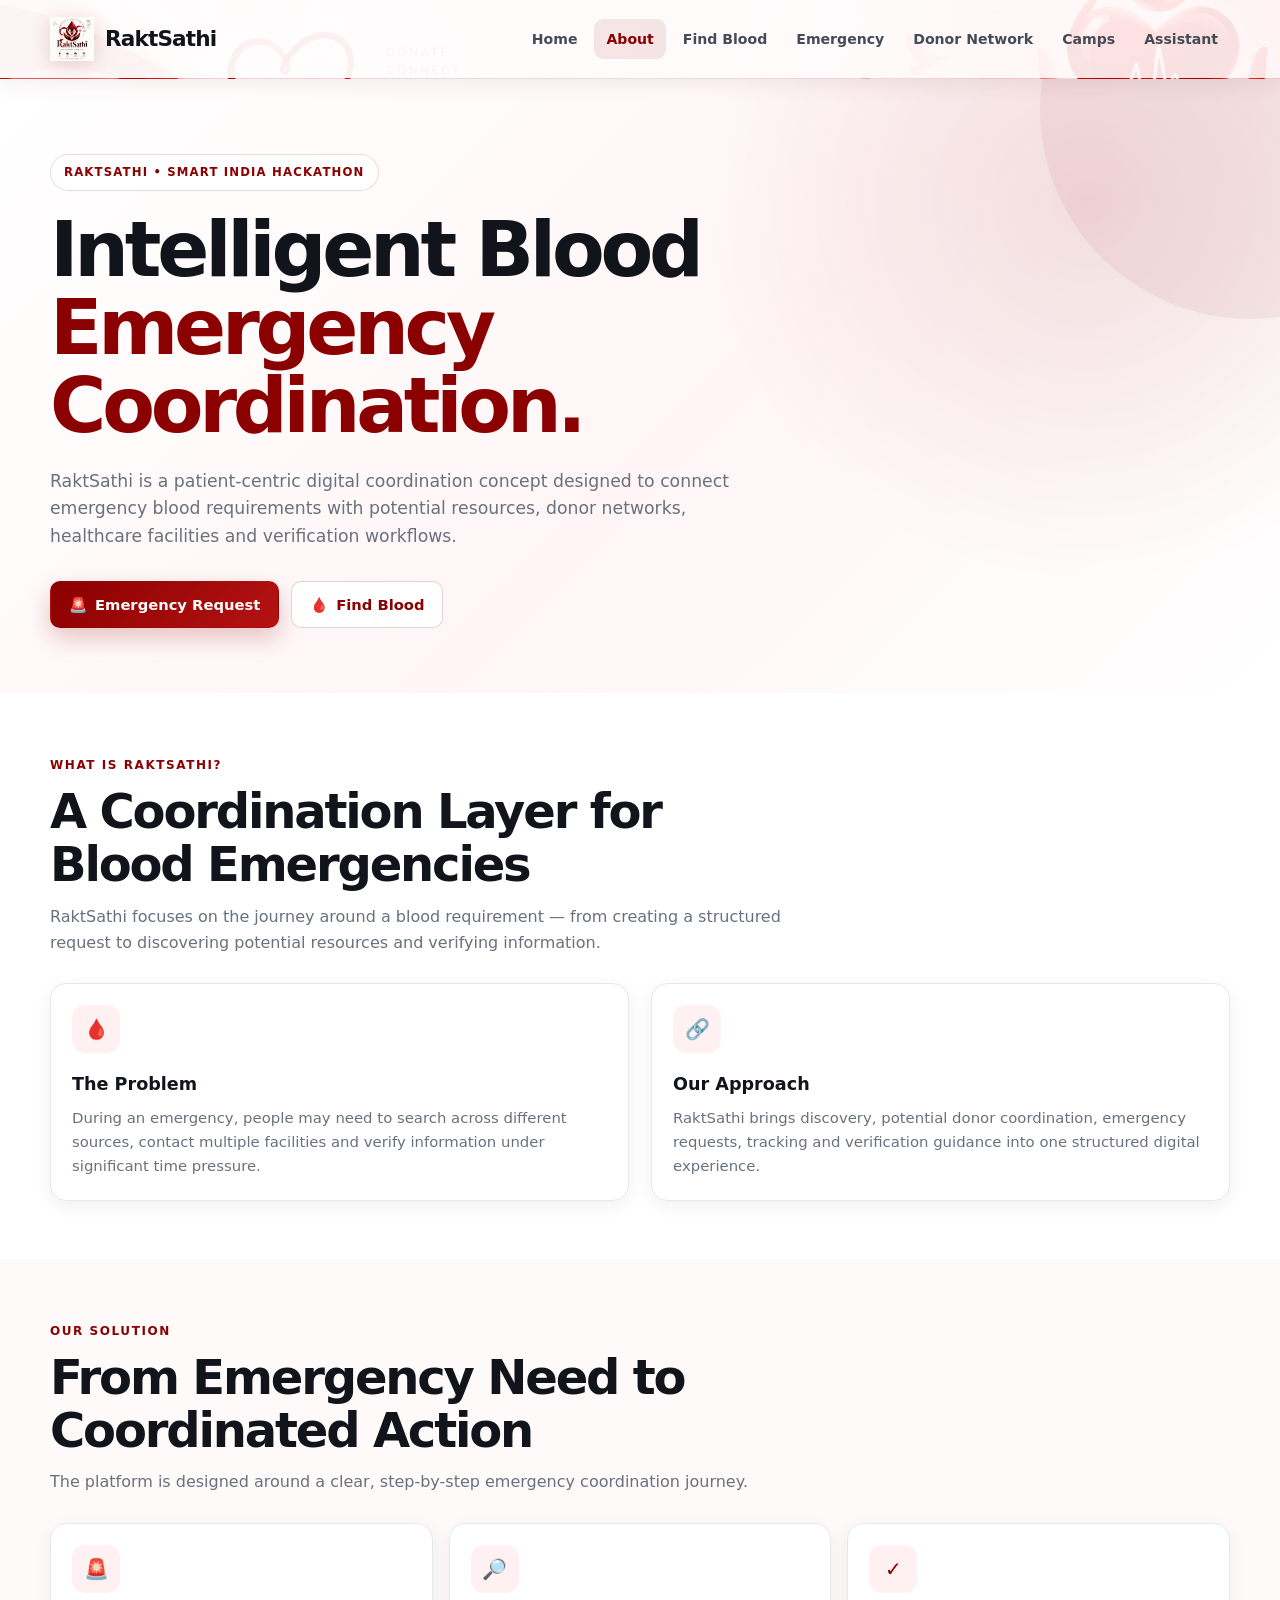
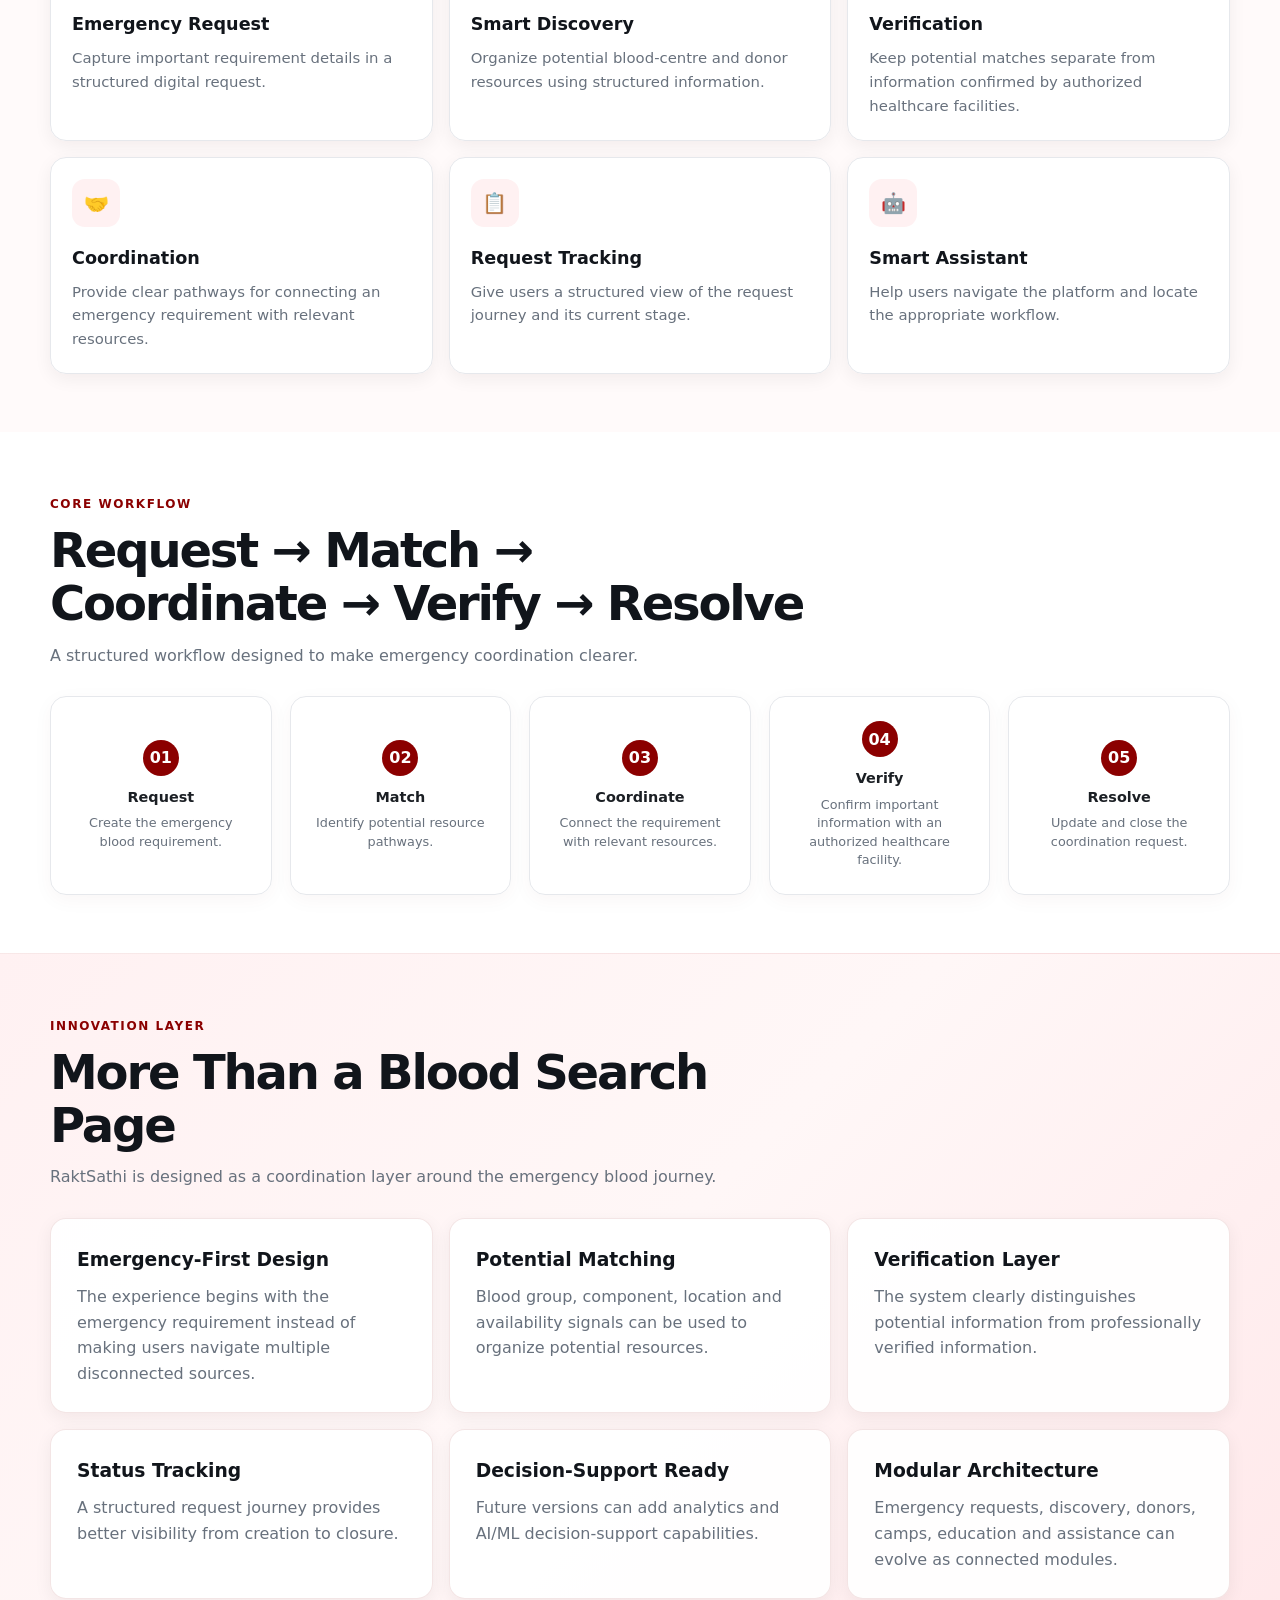
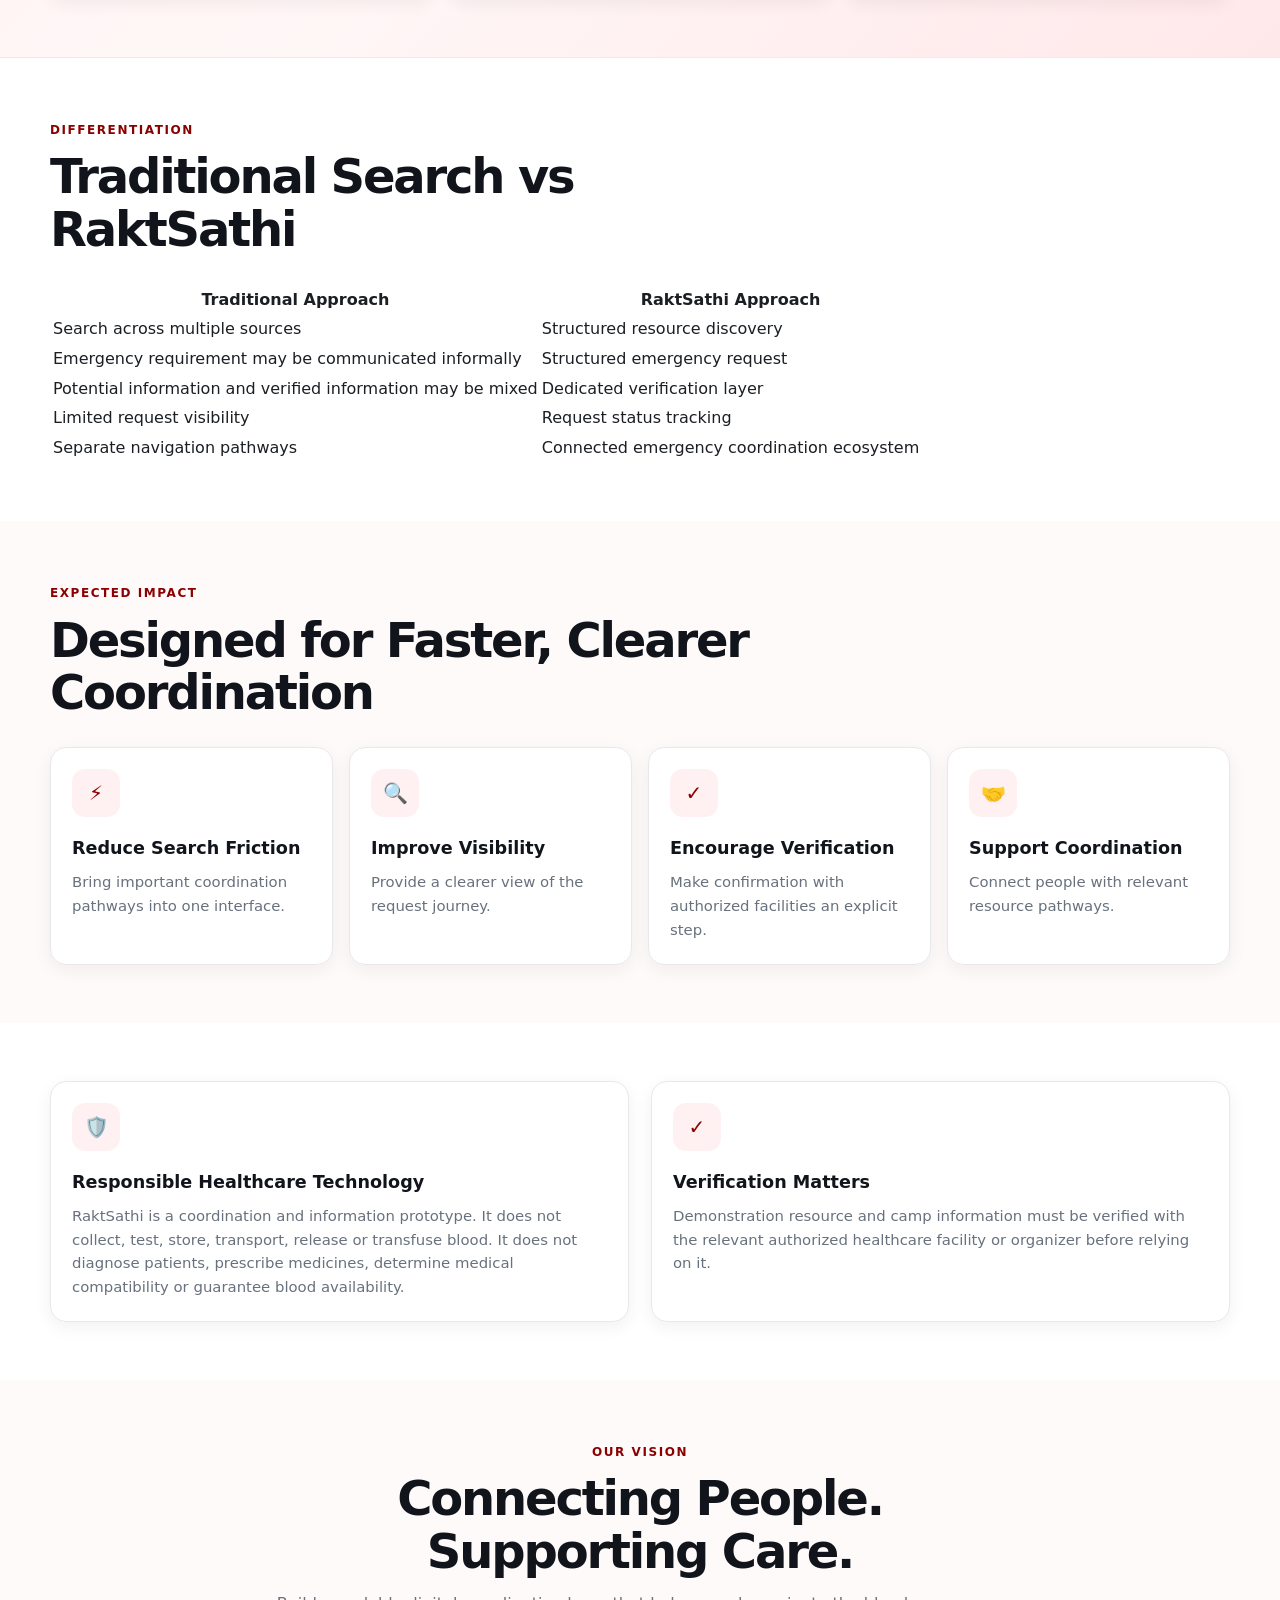
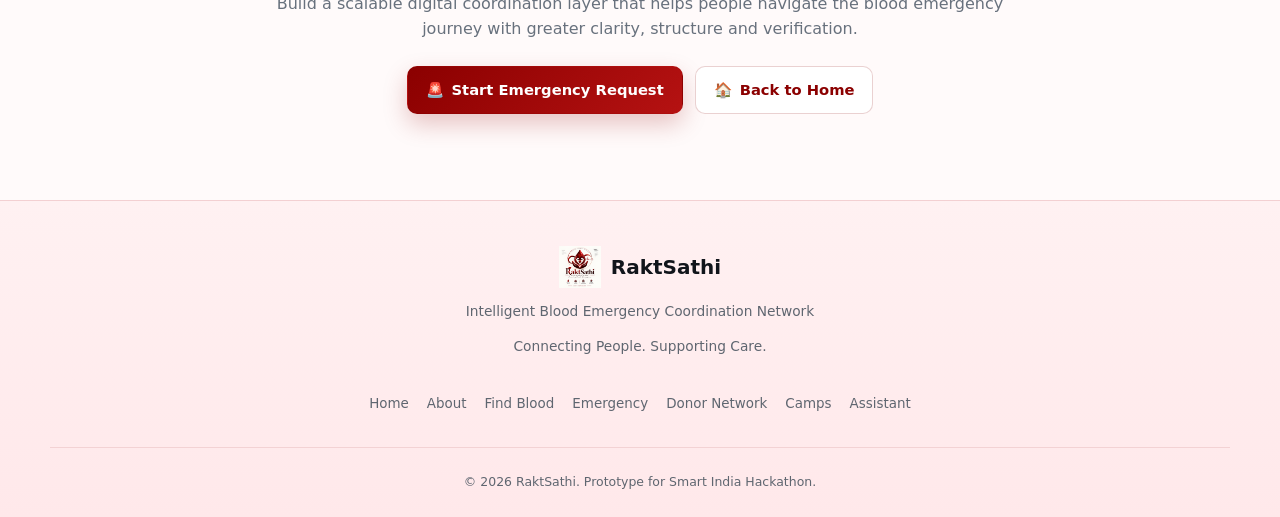
==== commit fd035b31: "Refactor about.html for improved structure and content Updated HTML structure and content for the ab" ====
--- a/about.html
+++ b/about.html
@@ -1,38 +1,69 @@
 <!DOCTYPE html>
-<html lang="en">
+<html lang="en-IN">
+
 <head>
   <meta charset="UTF-8">
 
-  <meta name="viewport"
-        content="width=device-width, initial-scale=1.0">
-
-  <meta name="theme-color" content="#8B0000">
-
-  <meta name="description"
-        content="RaktSathi - Intelligent Blood Emergency Coordination Network for Smart India Hackathon.">
-
-  <title>About RaktSathi | Intelligent Blood Coordination</title>
-
-  <link rel="manifest" href="manifest.json">
-  <link rel="icon" href="raktsathi-logo.png">
-
-  <link rel="stylesheet" href="css/style.css">
+  <meta
+    name="viewport"
+    content="width=device-width, initial-scale=1.0"
+  >
+
+  <meta
+    name="theme-color"
+    content="#8B0000"
+  >
+
+  <meta
+    name="description"
+    content="About RaktSathi - Intelligent Blood Emergency Coordination Network"
+  >
+
+  <title>
+    RaktSathi | About
+  </title>
+
+  <link
+    rel="icon"
+    type="image/png"
+    href="raktsathi-new-logo.png"
+  >
+
+  <link
+    rel="manifest"
+    href="manifest.json"
+  >
+
+  <link
+    rel="stylesheet"
+    href="css/style.css"
+  >
 </head>
 
+
 <body>
 
-  <!-- ================= HEADER ================= -->
+
+  <!-- =====================================================
+       HEADER
+       ===================================================== -->
 
   <header class="site-header">
 
     <div class="container nav-container">
 
-      <a href="index.html" class="brand">
+      <a
+        href="index.html"
+        class="brand"
+        aria-label="RaktSathi Home"
+      >
 
         <img
-          src="raktsathi-logo.png"
+          src="raktsathi-new-logo.png"
           alt="RaktSathi Logo"
           class="brand-logo"
+          width="48"
+          height="48"
         >
 
         <span class="brand-text">
@@ -41,12 +72,23 @@
 
       </a>
 
-      <nav class="main-nav" aria-label="Main navigation">
+
+      <nav
+        class="main-nav"
+        aria-label="Main navigation"
+      >
 
         <a href="index.html">
           Home
         </a>
 
+        <a
+          href="about.html"
+          class="active"
+        >
+          About
+        </a>
+
         <a href="find-blood.html">
           Find Blood
         </a>
@@ -74,1047 +116,44 @@
   </header>
 
 
-  <!-- ================= HERO ================= -->
+
+  <!-- =====================================================
+       MAIN
+       ===================================================== -->
 
   <main>
 
-    <section class="hero hero-dark">
-
-      <div class="container hero-content">
-
-        <span class="eyebrow">
-          SMART INDIA HACKATHON • HEALTHCARE TECHNOLOGY
-        </span>
-
-        <h1>
-          RaktSathi —
-          <span>Intelligent Blood Emergency Coordination</span>
-        </h1>
-
-        <p class="hero-text">
-          A patient-centric coordination layer designed to
-          connect emergency blood requirements with potential
-          resources, donor networks, healthcare facilities and
-          verification workflows.
-        </p>
-
-        <div class="hero-actions">
-
-          <a
-            href="emergency.html"
-            class="btn btn-primary"
-          >
-            Start Emergency Request
-          </a>
-
-          <a
-            href="find-blood.html"
-            class="btn btn-secondary"
-          >
-            Explore Blood Resources
-          </a>
-
-        </div>
-
-      </div>
-
-    </section>
-
-
-    <!-- ================= WHAT IS RAKTSATHI ================= -->
-
-    <section class="section">
+
+    <!-- ===================================================
+         HERO
+         =================================================== -->
+
+    <section class="hero">
 
       <div class="container">
 
-        <div class="section-heading reveal">
-
-          <span class="eyebrow">
-            OUR VISION
-          </span>
-
-          <h2>
-            What is RaktSathi?
-          </h2>
+        <div class="hero-content">
+
+
+          <div class="hero-badge">
+            RAKTSATHI • SMART INDIA HACKATHON
+          </div>
+
+
+          <h1>
+            Intelligent Blood
+            <span>Emergency Coordination.</span>
+          </h1>
+
 
           <p>
-            RaktSathi is designed around one simple idea:
-            during a blood emergency, people should not have
-            to navigate disconnected information sources
-            manually.
+            RaktSathi is a patient-centric digital
+            coordination concept designed to connect
+            emergency blood requirements with potential
+            resources, donor networks, healthcare
+            facilities and verification workflows.
           </p>
 
-        </div>
-
-
-        <div class="feature-grid">
-
-
-          <article class="card reveal">
-
-            <div class="card-icon">
-              🚨
-            </div>
-
-            <h3>
-              Emergency First
-            </h3>
-
-            <p>
-              A structured emergency request captures the
-              information needed to begin the coordination
-              workflow.
-            </p>
-
-          </article>
-
-
-          <article class="card reveal">
-
-            <div class="card-icon">
-              🔎
-            </div>
-
-            <h3>
-              Smart Discovery
-            </h3>
-
-            <p>
-              Potential blood-centre and donor resources can
-              be discovered using structured information.
-            </p>
-
-          </article>
-
-
-          <article class="card reveal">
-
-            <div class="card-icon">
-              ✓
-            </div>
-
-            <h3>
-              Verification Focus
-            </h3>
-
-            <p>
-              Potential resources are clearly separated from
-              professionally verified availability.
-            </p>
-
-          </article>
-
-
-        </div>
-
-      </div>
-
-    </section>
-
-
-    <!-- ================= PROBLEM ================= -->
-
-    <section class="section section-alt">
-
-      <div class="container">
-
-        <div class="section-heading reveal">
-
-          <span class="eyebrow">
-            THE PROBLEM
-          </span>
-
-          <h2>
-            What Happens During a Blood Emergency?
-          </h2>
-
-          <p>
-            Finding a blood resource can become difficult when
-            information is fragmented and time is critical.
-          </p>
-
-        </div>
-
-
-        <div class="feature-grid">
-
-
-          <article class="card reveal">
-
-            <div class="card-icon">
-              01
-            </div>
-
-            <h3>
-              Fragmented Information
-            </h3>
-
-            <p>
-              Patients and families may need to search
-              across different sources to identify potential
-              blood resources.
-            </p>
-
-          </article>
-
-
-          <article class="card reveal">
-
-            <div class="card-icon">
-              02
-            </div>
-
-            <h3>
-              Time Pressure
-            </h3>
-
-            <p>
-              During emergencies, manually contacting multiple
-              resources can increase coordination difficulty.
-            </p>
-
-          </article>
-
-
-          <article class="card reveal">
-
-            <div class="card-icon">
-              03
-            </div>
-
-            <h3>
-              Verification Gap
-            </h3>
-
-            <p>
-              Online information may not represent current
-              availability, making direct verification essential.
-            </p>
-
-          </article>
-
-
-        </div>
-
-      </div>
-
-    </section>
-
-
-    <!-- ================= SOLUTION ================= -->
-
-    <section class="section section-dark">
-
-      <div class="container">
-
-        <div class="section-heading reveal">
-
-          <span class="eyebrow">
-            THE SOLUTION
-          </span>
-
-          <h2>
-            One Coordination Layer.
-            Multiple Healthcare Resources.
-          </h2>
-
-          <p>
-            RaktSathi brings emergency requests, blood-resource
-            discovery, potential donor matching, verification
-            and request tracking into a unified workflow.
-          </p>
-
-        </div>
-
-
-        <div class="workflow">
-
-
-          <div class="workflow-step reveal">
-
-            <span class="workflow-number">
-              01
-            </span>
-
-            <h3>
-              Request
-            </h3>
-
-            <p>
-              Create a structured emergency blood requirement.
-            </p>
-
-          </div>
-
-
-          <div class="workflow-arrow">
-            →
-          </div>
-
-
-          <div class="workflow-step reveal">
-
-            <span class="workflow-number">
-              02
-            </span>
-
-            <h3>
-              Match
-            </h3>
-
-            <p>
-              Identify potential resources using relevant
-              structured information.
-            </p>
-
-          </div>
-
-
-          <div class="workflow-arrow">
-            →
-          </div>
-
-
-          <div class="workflow-step reveal">
-
-            <span class="workflow-number">
-              03
-            </span>
-
-            <h3>
-              Coordinate
-            </h3>
-
-            <p>
-              Connect the request with appropriate
-              resource pathways.
-            </p>
-
-          </div>
-
-
-          <div class="workflow-arrow">
-            →
-          </div>
-
-
-          <div class="workflow-step reveal">
-
-            <span class="workflow-number">
-              04
-            </span>
-
-            <h3>
-              Verify
-            </h3>
-
-            <p>
-              Confirm availability and medical suitability
-              through authorized facilities.
-            </p>
-
-          </div>
-
-
-          <div class="workflow-arrow">
-            →
-          </div>
-
-
-          <div class="workflow-step reveal">
-
-            <span class="workflow-number">
-              05
-            </span>
-
-            <h3>
-              Resolve
-            </h3>
-
-            <p>
-              Update and close the coordination request
-              based on the outcome.
-            </p>
-
-          </div>
-
-
-        </div>
-
-      </div>
-
-    </section>
-
-
-    <!-- ================= INNOVATION ================= -->
-
-    <section class="section">
-
-      <div class="container">
-
-        <div class="section-heading reveal">
-
-          <span class="eyebrow">
-            INNOVATION LAYER
-          </span>
-
-          <h2>
-            What Makes RaktSathi Different?
-          </h2>
-
-          <p>
-            RaktSathi is not positioned as another simple
-            blood-bank directory. Its focus is the complete
-            emergency coordination journey.
-          </p>
-
-        </div>
-
-
-        <div class="feature-grid">
-
-
-          <article class="card reveal">
-
-            <div class="card-icon">
-              ⚡
-            </div>
-
-            <h3>
-              Emergency-First Design
-            </h3>
-
-            <p>
-              The experience starts with the patient's
-              requirement instead of forcing users to
-              search through disconnected modules.
-            </p>
-
-          </article>
-
-
-          <article class="card reveal">
-
-            <div class="card-icon">
-              🧠
-            </div>
-
-            <h3>
-              Smart Matching
-            </h3>
-
-            <p>
-              Blood group, component, location and
-              availability can be used to identify
-              potential resource matches.
-            </p>
-
-          </article>
-
-
-          <article class="card reveal">
-
-            <div class="card-icon">
-              ✓
-            </div>
-
-            <h3>
-              Verification Workflow
-            </h3>
-
-            <p>
-              The system distinguishes between a potential
-              match and a verified healthcare resource.
-            </p>
-
-          </article>
-
-
-          <article class="card reveal">
-
-            <div class="card-icon">
-              📊
-            </div>
-
-            <h3>
-              Decision-Support Ready
-            </h3>
-
-            <p>
-              Future versions can incorporate analytics,
-              demand forecasting and intelligent prioritization.
-            </p>
-
-          </article>
-
-
-          <article class="card reveal">
-
-            <div class="card-icon">
-              📋
-            </div>
-
-            <h3>
-              Request Tracking
-            </h3>
-
-            <p>
-              A structured status flow helps users understand
-              where an emergency request stands.
-            </p>
-
-          </article>
-
-
-          <article class="card reveal">
-
-            <div class="card-icon">
-              🏥
-            </div>
-
-            <h3>
-              Healthcare Coordination
-            </h3>
-
-            <p>
-              The architecture can support future
-              integration with authorized healthcare
-              facilities and verified data sources.
-            </p>
-
-          </article>
-
-
-        </div>
-
-      </div>
-
-    </section>
-
-
-    <!-- ================= COMPARISON ================= -->
-
-    <section class="section section-alt">
-
-      <div class="container">
-
-        <div class="section-heading reveal">
-
-          <span class="eyebrow">
-            PLATFORM POSITIONING
-          </span>
-
-          <h2>
-            Search vs. Coordination
-          </h2>
-
-        </div>
-
-
-        <div class="table-wrapper reveal">
-
-          <table class="comparison-table">
-
-            <thead>
-
-              <tr>
-
-                <th>
-                  Capability
-                </th>
-
-                <th>
-                  Traditional Search
-                </th>
-
-                <th>
-                  RaktSathi
-                </th>
-
-              </tr>
-
-            </thead>
-
-
-            <tbody>
-
-              <tr>
-
-                <td>
-                  Emergency Request
-                </td>
-
-                <td>
-                  Usually manual
-                </td>
-
-                <td>
-                  Structured workflow
-                </td>
-
-              </tr>
-
-
-              <tr>
-
-                <td>
-                  Resource Discovery
-                </td>
-
-                <td>
-                  Search individually
-                </td>
-
-                <td>
-                  Centralized discovery layer
-                </td>
-
-              </tr>
-
-
-              <tr>
-
-                <td>
-                  Donor Coordination
-                </td>
-
-                <td>
-                  Manual outreach
-                </td>
-
-                <td>
-                  Potential-match workflow
-                </td>
-
-              </tr>
-
-
-              <tr>
-
-                <td>
-                  Verification
-                </td>
-
-                <td>
-                  Often manual
-                </td>
-
-                <td>
-                  Explicit verification stage
-                </td>
-
-              </tr>
-
-
-              <tr>
-
-                <td>
-                  Request Tracking
-                </td>
-
-                <td>
-                  Often fragmented
-                </td>
-
-                <td>
-                  Structured status flow
-                </td>
-
-              </tr>
-
-
-              <tr>
-
-                <td>
-                  Future Intelligence
-                </td>
-
-                <td>
-                  Limited
-                </td>
-
-                <td>
-                  AI/ML-ready architecture
-                </td>
-
-              </tr>
-
-            </tbody>
-
-          </table>
-
-        </div>
-
-      </div>
-
-    </section>
-
-
-    <!-- ================= IMPACT ================= -->
-
-    <section class="section section-dark">
-
-      <div class="container">
-
-        <div class="section-heading reveal">
-
-          <span class="eyebrow">
-            EXPECTED IMPACT
-          </span>
-
-          <h2>
-            Designed Around Real Emergency Needs
-          </h2>
-
-        </div>
-
-
-        <div class="feature-grid">
-
-
-          <article class="card card-dark reveal">
-
-            <div class="card-icon">
-              ⏱
-            </div>
-
-            <h3>
-              Reduce Search Friction
-            </h3>
-
-            <p>
-              Make important blood-resource information
-              easier to discover during time-sensitive situations.
-            </p>
-
-          </article>
-
-
-          <article class="card card-dark reveal">
-
-            <div class="card-icon">
-              🔗
-            </div>
-
-            <h3>
-              Improve Coordination
-            </h3>
-
-            <p>
-              Bring requests, potential resources and
-              verification into a common workflow.
-            </p>
-
-          </article>
-
-
-          <article class="card card-dark reveal">
-
-            <div class="card-icon">
-              📈
-            </div>
-
-            <h3>
-              Enable Better Decisions
-            </h3>
-
-            <p>
-              Future analytics can help identify demand
-              patterns and coordination priorities.
-            </p>
-
-          </article>
-
-
-        </div>
-
-      </div>
-
-    </section>
-
-
-    <!-- ================= VISION ================= -->
-
-    <section class="section">
-
-      <div class="container">
-
-        <div class="section-heading reveal">
-
-          <span class="eyebrow">
-            FUTURE VISION
-          </span>
-
-          <h2>
-            From Prototype to Intelligent Healthcare Network
-          </h2>
-
-          <p>
-            RaktSathi can evolve into a secure, scalable
-            coordination platform with verified data
-            integrations and intelligent decision-support
-            capabilities.
-          </p>
-
-        </div>
-
-
-        <div class="feature-grid">
-
-
-          <article class="card reveal">
-
-            <div class="card-icon">
-              AI
-            </div>
-
-            <h3>
-              AI-Assisted Coordination
-            </h3>
-
-            <p>
-              Natural-language emergency requests,
-              intelligent prioritization and smarter
-              resource matching.
-            </p>
-
-          </article>
-
-
-          <article class="card reveal">
-
-            <div class="card-icon">
-              📍
-            </div>
-
-            <h3>
-              Geographic Intelligence
-            </h3>
-
-            <p>
-              Location-aware resource discovery and
-              future demand heatmaps using verified data.
-            </p>
-
-          </article>
-
-
-          <article class="card reveal">
-
-            <div class="card-icon">
-              📊
-            </div>
-
-            <h3>
-              Demand Forecasting
-            </h3>
-
-            <p>
-              Decision-support models could estimate
-              future demand patterns without presenting
-              predictions as guaranteed availability.
-            </p>
-
-          </article>
-
-
-          <article class="card reveal">
-
-            <div class="card-icon">
-              🏥
-            </div>
-
-            <h3>
-              Healthcare Integration
-            </h3>
-
-            <p>
-              Future integration with authorized healthcare
-              facilities and verified information systems.
-            </p>
-
-          </article>
-
-
-        </div>
-
-      </div>
-
-    </section>
-
-
-    <!-- ================= SAFETY ================= -->
-
-    <section class="section section-alt">
-
-      <div class="container">
-
-        <div class="notice notice-warning reveal">
-
-          <h3>
-            Responsible Healthcare Technology
-          </h3>
-
-          <p>
-            RaktSathi is a coordination and information
-            prototype. It does not collect, test, store,
-            transport, release or transfuse blood. It does
-            not diagnose patients, prescribe treatment or
-            guarantee blood availability. Final medical,
-            compatibility and blood-handling decisions remain
-            with authorized healthcare facilities and
-            qualified professionals.
-          </p>
-
-        </div>
-
-
-        <div class="notice notice-info reveal">
-
-          <h3>
-            Relationship With Existing Blood Ecosystems
-          </h3>
-
-          <p>
-            RaktSathi is designed as a complementary
-            coordination layer rather than a replacement
-            for authorized blood-bank and healthcare systems.
-            Its value is in connecting an emergency request
-            with discovery, potential matching, verification
-            and tracking.
-          </p>
-
-        </div>
-
-      </div>
-
-    </section>
-
-
-    <!-- ================= TEAM ================= -->
-
-    <section class="section section-dark">
-
-      <div class="container">
-
-        <div class="section-heading reveal">
-
-          <span class="eyebrow">
-            TEAM KRYPTONITE
-          </span>
-
-          <h2>
-            Built for Smart India Hackathon
-          </h2>
-
-          <p>
-            A student-led healthcare technology concept
-            focused on practical emergency coordination.
-          </p>
-
-        </div>
-
-
-        <div class="feature-grid">
-
-
-          <article class="card card-dark reveal">
-
-            <div class="card-icon">
-              TL
-            </div>
-
-            <h3>
-              SIDDHARTH PANDEY
-            </h3>
-
-            <p>
-              Team Leader
-            </p>
-
-          </article>
-
-
-          <article class="card card-dark reveal">
-
-            <div class="card-icon">
-              R
-            </div>
-
-            <h3>
-              SHALINI VERMA
-            </h3>
-
-            <p>
-              Researcher
-            </p>
-
-          </article>
-
-
-          <article class="card card-dark reveal">
-
-            <div class="card-icon">
-              PT
-            </div>
-
-            <h3>
-              SHUBHANSHU MISHRA
-            </h3>
-
-            <p>
-              PPT Designer / Testing
-            </p>
-
-          </article>
-
-
-          <article class="card card-dark reveal">
-
-            <div class="card-icon">
-              P
-            </div>
-
-            <h3>
-              NISHA MODI
-            </h3>
-
-            <p>
-              Presenter
-            </p>
-
-          </article>
-
-
-        </div>
-
-      </div>
-
-    </section>
-
-
-    <!-- ================= FINAL CTA ================= -->
-
-    <section class="emergency-cta">
-
-      <div class="container">
-
-        <div class="cta-content reveal">
-
-          <span class="eyebrow">
-            RAKTSATHI
-          </span>
-
-          <h2>
-            Connecting People.
-            Supporting Care.
-          </h2>
-
-          <p>
-            From blood search to emergency coordination,
-            RaktSathi aims to make the healthcare journey
-            more structured, connected and verification-focused.
-          </p>
 
           <div class="hero-actions">
 
@@ -1122,91 +161,989 @@
               href="emergency.html"
               class="btn btn-primary"
             >
-              Start Emergency Request
+              🚨
+              <span>
+                Emergency Request
+              </span>
             </a>
+
+
+            <a
+              href="find-blood.html"
+              class="btn btn-secondary"
+            >
+              🩸
+              <span>
+                Find Blood
+              </span>
+            </a>
+
+          </div>
+
+
+        </div>
+
+      </div>
+
+    </section>
+
+
+
+    <!-- ===================================================
+         WHAT IS RAKTSATHI
+         =================================================== -->
+
+    <section class="section">
+
+      <div class="container">
+
+
+        <div class="section-heading">
+
+          <span class="section-kicker">
+            WHAT IS RAKTSATHI?
+          </span>
+
+          <h2>
+            A Coordination Layer for Blood Emergencies
+          </h2>
+
+          <p>
+            RaktSathi focuses on the journey around
+            a blood requirement — from creating a
+            structured request to discovering potential
+            resources and verifying information.
+          </p>
+
+        </div>
+
+
+        <div class="grid grid-2">
+
+
+          <article class="card">
+
+            <div class="card-icon">
+              🩸
+            </div>
+
+            <h3>
+              The Problem
+            </h3>
+
+            <p>
+              During an emergency, people may need
+              to search across different sources,
+              contact multiple facilities and verify
+              information under significant time pressure.
+            </p>
+
+          </article>
+
+
+          <article class="card">
+
+            <div class="card-icon">
+              🔗
+            </div>
+
+            <h3>
+              Our Approach
+            </h3>
+
+            <p>
+              RaktSathi brings discovery, potential
+              donor coordination, emergency requests,
+              tracking and verification guidance into
+              one structured digital experience.
+            </p>
+
+          </article>
+
+
+        </div>
+
+      </div>
+
+    </section>
+
+
+
+    <!-- ===================================================
+         SOLUTION
+         =================================================== -->
+
+    <section class="section section-light">
+
+      <div class="container">
+
+
+        <div class="section-heading">
+
+          <span class="section-kicker">
+            OUR SOLUTION
+          </span>
+
+          <h2>
+            From Emergency Need to Coordinated Action
+          </h2>
+
+          <p>
+            The platform is designed around a clear,
+            step-by-step emergency coordination journey.
+          </p>
+
+        </div>
+
+
+        <div class="grid grid-3">
+
+
+          <article class="card">
+
+            <div class="card-icon">
+              🚨
+            </div>
+
+            <h3>
+              Emergency Request
+            </h3>
+
+            <p>
+              Capture important requirement details
+              in a structured digital request.
+            </p>
+
+          </article>
+
+
+          <article class="card">
+
+            <div class="card-icon">
+              🔎
+            </div>
+
+            <h3>
+              Smart Discovery
+            </h3>
+
+            <p>
+              Organize potential blood-centre and
+              donor resources using structured
+              information.
+            </p>
+
+          </article>
+
+
+          <article class="card">
+
+            <div class="card-icon">
+              ✓
+            </div>
+
+            <h3>
+              Verification
+            </h3>
+
+            <p>
+              Keep potential matches separate from
+              information confirmed by authorized
+              healthcare facilities.
+            </p>
+
+          </article>
+
+
+          <article class="card">
+
+            <div class="card-icon">
+              🤝
+            </div>
+
+            <h3>
+              Coordination
+            </h3>
+
+            <p>
+              Provide clear pathways for connecting
+              an emergency requirement with relevant
+              resources.
+            </p>
+
+          </article>
+
+
+          <article class="card">
+
+            <div class="card-icon">
+              📋
+            </div>
+
+            <h3>
+              Request Tracking
+            </h3>
+
+            <p>
+              Give users a structured view of the
+              request journey and its current stage.
+            </p>
+
+          </article>
+
+
+          <article class="card">
+
+            <div class="card-icon">
+              🤖
+            </div>
+
+            <h3>
+              Smart Assistant
+            </h3>
+
+            <p>
+              Help users navigate the platform and
+              locate the appropriate workflow.
+            </p>
+
+          </article>
+
+
+        </div>
+
+      </div>
+
+    </section>
+
+
+
+    <!-- ===================================================
+         CORE WORKFLOW
+         =================================================== -->
+
+    <section class="section">
+
+      <div class="container">
+
+
+        <div class="section-heading">
+
+          <span class="section-kicker">
+            CORE WORKFLOW
+          </span>
+
+          <h2>
+            Request → Match → Coordinate → Verify → Resolve
+          </h2>
+
+          <p>
+            A structured workflow designed to make
+            emergency coordination clearer.
+          </p>
+
+        </div>
+
+
+        <div class="workflow">
+
+
+          <div class="workflow-step">
+
+            <div class="workflow-number">
+              01
+            </div>
+
+            <h3>
+              Request
+            </h3>
+
+            <p>
+              Create the emergency blood requirement.
+            </p>
+
+          </div>
+
+
+          <div class="workflow-step">
+
+            <div class="workflow-number">
+              02
+            </div>
+
+            <h3>
+              Match
+            </h3>
+
+            <p>
+              Identify potential resource pathways.
+            </p>
+
+          </div>
+
+
+          <div class="workflow-step">
+
+            <div class="workflow-number">
+              03
+            </div>
+
+            <h3>
+              Coordinate
+            </h3>
+
+            <p>
+              Connect the requirement with relevant
+              resources.
+            </p>
+
+          </div>
+
+
+          <div class="workflow-step">
+
+            <div class="workflow-number">
+              04
+            </div>
+
+            <h3>
+              Verify
+            </h3>
+
+            <p>
+              Confirm important information with an
+              authorized healthcare facility.
+            </p>
+
+          </div>
+
+
+          <div class="workflow-step">
+
+            <div class="workflow-number">
+              05
+            </div>
+
+            <h3>
+              Resolve
+            </h3>
+
+            <p>
+              Update and close the coordination request.
+            </p>
+
+          </div>
+
+
+        </div>
+
+      </div>
+
+    </section>
+
+
+
+    <!-- ===================================================
+         INNOVATION
+         =================================================== -->
+
+    <section class="section section-dark">
+
+      <div class="container">
+
+
+        <div class="section-heading">
+
+          <span class="section-kicker">
+            INNOVATION LAYER
+          </span>
+
+          <h2>
+            More Than a Blood Search Page
+          </h2>
+
+          <p>
+            RaktSathi is designed as a coordination
+            layer around the emergency blood journey.
+          </p>
+
+        </div>
+
+
+        <div class="grid grid-3">
+
+
+          <article class="dark-card">
+
+            <h3>
+              Emergency-First Design
+            </h3>
+
+            <p>
+              The experience begins with the
+              emergency requirement instead of
+              making users navigate multiple
+              disconnected sources.
+            </p>
+
+          </article>
+
+
+          <article class="dark-card">
+
+            <h3>
+              Potential Matching
+            </h3>
+
+            <p>
+              Blood group, component, location and
+              availability signals can be used to
+              organize potential resources.
+            </p>
+
+          </article>
+
+
+          <article class="dark-card">
+
+            <h3>
+              Verification Layer
+            </h3>
+
+            <p>
+              The system clearly distinguishes
+              potential information from professionally
+              verified information.
+            </p>
+
+          </article>
+
+
+          <article class="dark-card">
+
+            <h3>
+              Status Tracking
+            </h3>
+
+            <p>
+              A structured request journey provides
+              better visibility from creation to closure.
+            </p>
+
+          </article>
+
+
+          <article class="dark-card">
+
+            <h3>
+              Decision-Support Ready
+            </h3>
+
+            <p>
+              Future versions can add analytics and
+              AI/ML decision-support capabilities.
+            </p>
+
+          </article>
+
+
+          <article class="dark-card">
+
+            <h3>
+              Modular Architecture
+            </h3>
+
+            <p>
+              Emergency requests, discovery, donors,
+              camps, education and assistance can
+              evolve as connected modules.
+            </p>
+
+          </article>
+
+
+        </div>
+
+      </div>
+
+    </section>
+
+
+
+    <!-- ===================================================
+         COMPARISON
+         =================================================== -->
+
+    <section class="section">
+
+      <div class="container">
+
+
+        <div class="section-heading">
+
+          <span class="section-kicker">
+            DIFFERENTIATION
+          </span>
+
+          <h2>
+            Traditional Search vs RaktSathi
+          </h2>
+
+        </div>
+
+
+        <div class="table-wrapper">
+
+          <table>
+
+            <thead>
+
+              <tr>
+
+                <th>
+                  Traditional Approach
+                </th>
+
+                <th>
+                  RaktSathi Approach
+                </th>
+
+              </tr>
+
+            </thead>
+
+
+            <tbody>
+
+              <tr>
+
+                <td>
+                  Search across multiple sources
+                </td>
+
+                <td>
+                  Structured resource discovery
+                </td>
+
+              </tr>
+
+
+              <tr>
+
+                <td>
+                  Emergency requirement may be
+                  communicated informally
+                </td>
+
+                <td>
+                  Structured emergency request
+                </td>
+
+              </tr>
+
+
+              <tr>
+
+                <td>
+                  Potential information and verified
+                  information may be mixed
+                </td>
+
+                <td>
+                  Dedicated verification layer
+                </td>
+
+              </tr>
+
+
+              <tr>
+
+                <td>
+                  Limited request visibility
+                </td>
+
+                <td>
+                  Request status tracking
+                </td>
+
+              </tr>
+
+
+              <tr>
+
+                <td>
+                  Separate navigation pathways
+                </td>
+
+                <td>
+                  Connected emergency coordination
+                  ecosystem
+                </td>
+
+              </tr>
+
+
+            </tbody>
+
+          </table>
+
+        </div>
+
+      </div>
+
+    </section>
+
+
+
+    <!-- ===================================================
+         IMPACT
+         =================================================== -->
+
+    <section class="section section-light">
+
+      <div class="container">
+
+
+        <div class="section-heading">
+
+          <span class="section-kicker">
+            EXPECTED IMPACT
+          </span>
+
+          <h2>
+            Designed for Faster, Clearer Coordination
+          </h2>
+
+        </div>
+
+
+        <div class="grid grid-4">
+
+
+          <article class="card">
+
+            <div class="card-icon">
+              ⚡
+            </div>
+
+            <h3>
+              Reduce Search Friction
+            </h3>
+
+            <p>
+              Bring important coordination pathways
+              into one interface.
+            </p>
+
+          </article>
+
+
+          <article class="card">
+
+            <div class="card-icon">
+              🔍
+            </div>
+
+            <h3>
+              Improve Visibility
+            </h3>
+
+            <p>
+              Provide a clearer view of the request
+              journey.
+            </p>
+
+          </article>
+
+
+          <article class="card">
+
+            <div class="card-icon">
+              ✓
+            </div>
+
+            <h3>
+              Encourage Verification
+            </h3>
+
+            <p>
+              Make confirmation with authorized
+              facilities an explicit step.
+            </p>
+
+          </article>
+
+
+          <article class="card">
+
+            <div class="card-icon">
+              🤝
+            </div>
+
+            <h3>
+              Support Coordination
+            </h3>
+
+            <p>
+              Connect people with relevant resource
+              pathways.
+            </p>
+
+          </article>
+
+
+        </div>
+
+      </div>
+
+    </section>
+
+
+
+    <!-- ===================================================
+         RESPONSIBLE TECHNOLOGY
+         =================================================== -->
+
+    <section class="section">
+
+      <div class="container">
+
+
+        <div class="grid grid-2">
+
+
+          <article class="card">
+
+            <div class="card-icon">
+              🛡️
+            </div>
+
+            <h3>
+              Responsible Healthcare Technology
+            </h3>
+
+            <p>
+              RaktSathi is a coordination and
+              information prototype. It does not
+              collect, test, store, transport,
+              release or transfuse blood. It does
+              not diagnose patients, prescribe
+              medicines, determine medical
+              compatibility or guarantee blood
+              availability.
+            </p>
+
+          </article>
+
+
+          <article class="card">
+
+            <div class="card-icon">
+              ✓
+            </div>
+
+            <h3>
+              Verification Matters
+            </h3>
+
+            <p>
+              Demonstration resource and camp
+              information must be verified with the
+              relevant authorized healthcare facility
+              or organizer before relying on it.
+            </p>
+
+          </article>
+
+
+        </div>
+
+      </div>
+
+    </section>
+
+
+
+    <!-- ===================================================
+         VISION
+         =================================================== -->
+
+    <section class="section section-light">
+
+      <div class="container">
+
+
+        <div class="section-heading center">
+
+          <span class="section-kicker">
+            OUR VISION
+          </span>
+
+
+          <h2>
+            Connecting People. Supporting Care.
+          </h2>
+
+
+          <p>
+            Build a scalable digital coordination
+            layer that helps people navigate the
+            blood emergency journey with greater
+            clarity, structure and verification.
+          </p>
+
+
+          <div
+            style="
+              margin-top: 24px;
+              display: flex;
+              justify-content: center;
+              gap: 12px;
+              flex-wrap: wrap;
+            "
+          >
+
+            <a
+              href="emergency.html"
+              class="btn btn-primary"
+            >
+              🚨
+              <span>
+                Start Emergency Request
+              </span>
+            </a>
+
 
             <a
               href="index.html"
               class="btn btn-secondary"
             >
-              Back to Home
+              🏠
+              <span>
+                Back to Home
+              </span>
             </a>
 
           </div>
 
+
         </div>
 
       </div>
 
     </section>
 
+
   </main>
 
 
-  <!-- ================= FOOTER ================= -->
+
+  <!-- =====================================================
+       FOOTER
+       ===================================================== -->
 
   <footer class="site-footer">
 
-    <div class="container footer-content">
-
-      <div>
-
-        <h3>
-          RaktSathi
-        </h3>
-
-        <p>
-          Intelligent Blood Emergency Coordination Network
-        </p>
+    <div class="container">
+
+      <div class="footer-grid">
+
+
+        <div class="footer-brand-section">
+
+          <div class="footer-brand">
+
+            <img
+              src="raktsathi-new-logo.png"
+              alt="RaktSathi Logo"
+              width="42"
+              height="42"
+            >
+
+            <span>
+              RaktSathi
+            </span>
+
+          </div>
+
+
+          <p>
+            Intelligent Blood Emergency
+            Coordination Network
+          </p>
+
+
+          <p>
+            Connecting People. Supporting Care.
+          </p>
+
+        </div>
+
+
+
+        <nav
+          class="footer-links"
+          aria-label="Footer navigation"
+        >
+
+          <a href="index.html">
+            Home
+          </a>
+
+          <a href="about.html">
+            About
+          </a>
+
+          <a href="find-blood.html">
+            Find Blood
+          </a>
+
+          <a href="emergency.html">
+            Emergency
+          </a>
+
+          <a href="donor.html">
+            Donor Network
+          </a>
+
+          <a href="camps.html">
+            Camps
+          </a>
+
+          <a href="assistant.html">
+            Assistant
+          </a>
+
+        </nav>
+
+
+
+        <div class="footer-bottom">
+
+          © 2026 RaktSathi.
+          Prototype for Smart India Hackathon.
+
+        </div>
+
 
       </div>
 
-
-      <div class="footer-links">
-
-        <a href="index.html">
-          Home
-        </a>
-
-        <a href="find-blood.html">
-          Find Blood
-        </a>
-
-        <a href="emergency.html">
-          Emergency
-        </a>
-
-        <a href="assistant.html">
-          Smart Assistant
-        </a>
-
-      </div>
-
     </div>
 
-
-    <div class="container footer-bottom">
-
-      <p>
-        © 2026 RaktSathi. Prototype for Smart India Hackathon.
-      </p>
-
-      <p>
-        Connecting People. Supporting Care.
-      </p>
-
-    </div>
-
   </footer>
 
 
-  <!-- ================= SCRIPTS ================= -->
+
+  <!-- =====================================================
+       SCRIPTS
+       ===================================================== -->
 
   <script src="js/animations.js"></script>
+
   <script src="js/app.js"></script>
 
-
-  <!-- ================= SERVICE WORKER ================= -->
+  <script src="js/loader.js"></script>
+
 
   <script>
 
@@ -1221,7 +1158,7 @@
             .catch(function (error) {
 
               console.log(
-                "Service worker registration failed:",
+                "Service Worker registration failed:",
                 error
               );
 
@@ -1234,5 +1171,7 @@
 
   </script>
 
+
 </body>
+
 </html>
--- a/css/style.css
+++ b/css/style.css
@@ -1,36 +1,44 @@
 /* =========================================================
-   RaktSathi
-   Intelligent Blood Emergency Coordination Network
-   Premium Responsive Styles
+   RAKTSATHI
+   Premium Responsive Design
+   Desktop + Tablet + Mobile
    ========================================================= */
 
 :root {
-  --primary: #b5121b;
-  --primary-dark: #7f0d14;
-  --primary-light: #e63946;
-
-  --dark: #0b0f14;
-  --dark-2: #111820;
-  --dark-3: #18212b;
+  --primary: #8b0000;
+  --primary-light: #b51212;
+  --primary-dark: #650000;
+
+  --red-soft: #fff1f2;
+  --red-soft-2: #ffe4e6;
+  --red-border: #f3c7ca;
+
+  --dark: #11151b;
+  --text: #1b1f24;
+  --muted: #68717d;
 
   --white: #ffffff;
-  --text: #17202a;
-  --muted: #68727d;
-
-  --border: rgba(255, 255, 255, 0.12);
-  --light-border: #e5e8ec;
-
-  --surface: #ffffff;
-  --surface-soft: #f6f8fa;
+  --light: #fafafa;
+  --border: #e6e8ec;
+
+  --success: #16803c;
+  --warning: #a15c00;
+  --danger: #b42318;
+
+  --container: 1180px;
+
+  --shadow-sm:
+    0 5px 18px rgba(30, 0, 0, 0.06);
 
   --shadow:
-    0 15px 45px rgba(0, 0, 0, 0.08);
-
-  --radius: 18px;
-  --radius-small: 10px;
-
-  --transition:
-    0.3s ease;
+    0 12px 35px rgba(30, 0, 0, 0.09);
+
+  --shadow-lg:
+    0 25px 60px rgba(30, 0, 0, 0.13);
+
+  --radius-sm: 10px;
+  --radius: 16px;
+  --radius-lg: 24px;
 }
 
 
@@ -38,34 +46,40 @@
    RESET
    ========================================================= */
 
-* {
+*,
+*::before,
+*::after {
   box-sizing: border-box;
+}
+
+html {
+  scroll-behavior: smooth;
+}
+
+body {
   margin: 0;
   padding: 0;
-}
-
-html {
-  scroll-behavior: smooth;
-}
-
-body {
+
   font-family:
     Inter,
+    ui-sans-serif,
     system-ui,
     -apple-system,
     BlinkMacSystemFont,
     "Segoe UI",
     sans-serif;
 
-  background: var(--surface-soft);
   color: var(--text);
+  background: var(--white);
 
   line-height: 1.6;
-  overflow-x: hidden;
+
+  -webkit-font-smoothing: antialiased;
 }
 
 img {
   max-width: 100%;
+  height: auto;
   display: block;
 }
 
@@ -81,14 +95,31 @@
   font: inherit;
 }
 
+button {
+  cursor: pointer;
+}
+
+h1,
+h2,
+h3,
+h4,
+p {
+  margin-top: 0;
+}
+
 
 /* =========================================================
    CONTAINER
    ========================================================= */
 
 .container {
-  width: min(1180px, 92%);
-  margin: 0 auto;
+  width: min(
+    calc(100% - 40px),
+    var(--container)
+  );
+
+  margin-left: auto;
+  margin-right: auto;
 }
 
 
@@ -96,125 +127,144 @@
    HEADER
    ========================================================= */
 
-header,
 .site-header {
   position: sticky;
   top: 0;
   z-index: 1000;
 
-  background:
-    rgba(11, 15, 20, 0.94);
-
-  backdrop-filter: blur(14px);
+  min-height: 78px;
+
+  background:
+    linear-gradient(
+      90deg,
+      rgba(255, 255, 255, 0.96),
+      rgba(255, 247, 248, 0.90)
+    ),
+    url("../raktsathi-header-bg.png");
+
+  background-size: cover;
+  background-position: center;
+  background-repeat: no-repeat;
 
   border-bottom:
-    1px solid var(--border);
-}
-
-header .container,
-.site-header .container {
-  min-height: 72px;
+    1px solid rgba(139, 0, 0, 0.12);
+
+  box-shadow:
+    0 5px 20px rgba(80, 0, 0, 0.07);
+
+  backdrop-filter: blur(10px);
+  -webkit-backdrop-filter: blur(10px);
+}
+
+.nav-container {
+  min-height: 78px;
 
   display: flex;
   align-items: center;
   justify-content: space-between;
-  gap: 24px;
-}
-
-
-/* =========================================================
-   LOGO
-   ========================================================= */
-
-.logo,
+
+  gap: 25px;
+}
+
+
+/* =========================================================
+   BRAND
+   ========================================================= */
+
 .brand {
+  display: inline-flex;
+
+  align-items: center;
+
+  gap: 11px;
+
+  flex-shrink: 0;
+}
+
+.brand-logo {
+  width: 44px;
+  height: 44px;
+
+  object-fit: contain;
+
+  filter:
+    drop-shadow(
+      0 4px 10px
+      rgba(139, 0, 0, 0.16)
+    );
+}
+
+.brand-text {
+  color: var(--dark);
+
+  font-size: 1.35rem;
+
+  font-weight: 850;
+
+  letter-spacing:
+    -0.04em;
+}
+
+
+/* =========================================================
+   NAVIGATION
+   ========================================================= */
+
+.main-nav {
   display: flex;
+
   align-items: center;
-  gap: 10px;
-
-  font-weight: 800;
-  font-size: 1.35rem;
-
-  color: var(--white);
-}
-
-.logo img,
-.brand img {
-  width: 42px;
-  height: 42px;
-  object-fit: contain;
-}
-
-.logo span,
-.brand span {
-  color: var(--primary-light);
-}
-
-
-/* =========================================================
-   NAVIGATION
-   ========================================================= */
-
-nav {
-  display: flex;
+  justify-content: flex-end;
+
+  gap: 5px;
+
+  flex-wrap: wrap;
+}
+
+.main-nav a {
+  display: inline-flex;
+
   align-items: center;
-  gap: 22px;
-}
-
-nav a {
-  position: relative;
-
-  color: #dce2e7;
-
-  font-size: 0.92rem;
-  font-weight: 600;
+
+  padding:
+    9px 12px;
+
+  border-radius:
+    9px;
+
+  color:
+    #444b55;
+
+  font-size:
+    0.88rem;
+
+  font-weight:
+    650;
+
+  white-space:
+    nowrap;
 
   transition:
-    color var(--transition);
-}
-
-nav a:hover {
-  color: var(--white);
-}
-
-nav a::after {
-  content: "";
-
-  position: absolute;
-  left: 0;
-  bottom: -7px;
-
-  width: 0;
-  height: 2px;
-
-  background: var(--primary-light);
-
-  transition:
-    width var(--transition);
-}
-
-nav a:hover::after {
-  width: 100%;
-}
-
-
-/* =========================================================
-   MENU TOGGLE
-   ========================================================= */
-
-.menu-toggle {
-  display: none;
-
-  width: 42px;
-  height: 42px;
-
-  border: 1px solid var(--border);
-  border-radius: 10px;
-
-  background: transparent;
-  color: var(--white);
-
-  cursor: pointer;
+    all 0.25s ease;
+}
+
+.main-nav a:hover {
+  color:
+    var(--primary);
+
+  background:
+    rgba(139, 0, 0, 0.06);
+
+  transform:
+    translateY(-1px);
+}
+
+.main-nav a.active {
+  color:
+    var(--primary);
+
+  background:
+    rgba(139, 0, 0, 0.09);
 }
 
 
@@ -225,860 +275,1384 @@
 .hero {
   position: relative;
 
-  min-height: 650px;
-
-  display: flex;
-  align-items: center;
-
-  padding: 90px 0;
+  overflow: hidden;
+
+  padding:
+    105px 0 90px;
 
   background:
     radial-gradient(
       circle at 85% 20%,
-      rgba(181, 18, 27, 0.28),
-      transparent 35%
+      rgba(139, 0, 0, 0.10),
+      transparent 32%
     ),
 
+    linear-gradient(
+      135deg,
+      #ffffff 0%,
+      #fff5f6 55%,
+      #ffffff 100%
+    );
+}
+
+.hero::before {
+  content: "";
+
+  position: absolute;
+
+  width: 420px;
+  height: 420px;
+
+  right: -180px;
+  top: -180px;
+
+  border-radius:
+    50%;
+
+  background:
+    rgba(139, 0, 0, 0.06);
+}
+
+.hero-content {
+  position: relative;
+
+  z-index: 2;
+
+  max-width:
+    850px;
+}
+
+.hero-badge {
+  display: inline-flex;
+
+  align-items: center;
+
+  gap: 8px;
+
+  margin-bottom:
+    20px;
+
+  padding:
+    8px 13px;
+
+  border:
+    1px solid
+    rgba(139, 0, 0, 0.15);
+
+  border-radius:
+    999px;
+
+  background:
+    rgba(255, 255, 255, 0.82);
+
+  color:
+    var(--primary);
+
+  font-size:
+    0.73rem;
+
+  font-weight:
+    800;
+
+  letter-spacing:
+    0.10em;
+}
+
+.hero h1 {
+  max-width:
+    850px;
+
+  margin-bottom:
+    22px;
+
+  color:
+    var(--dark);
+
+  font-size:
+    clamp(
+      2.7rem,
+      6vw,
+      5.2rem
+    );
+
+  line-height:
+    1.02;
+
+  letter-spacing:
+    -0.055em;
+
+  font-weight:
+    900;
+}
+
+.hero h1 span {
+  color:
+    var(--primary);
+}
+
+.hero p {
+  max-width:
+    720px;
+
+  margin-bottom:
+    30px;
+
+  color:
+    var(--muted);
+
+  font-size:
+    1.08rem;
+}
+
+.hero-actions {
+  display:
+    flex;
+
+  flex-wrap:
+    wrap;
+
+  gap:
+    12px;
+}
+
+
+/* =========================================================
+   BUTTONS
+   ========================================================= */
+
+.btn {
+  display:
+    inline-flex;
+
+  align-items:
+    center;
+
+  justify-content:
+    center;
+
+  gap:
+    8px;
+
+  min-height:
+    46px;
+
+  padding:
+    11px 18px;
+
+  border:
+    1px solid transparent;
+
+  border-radius:
+    10px;
+
+  font-size:
+    0.92rem;
+
+  font-weight:
+    750;
+
+  transition:
+    all 0.25s ease;
+}
+
+.btn:hover {
+  transform:
+    translateY(-2px);
+}
+
+.btn-primary {
+  color:
+    var(--white);
+
+  background:
+    linear-gradient(
+      135deg,
+      var(--primary),
+      var(--primary-light)
+    );
+
+  box-shadow:
+    0 10px 25px
+    rgba(139, 0, 0, 0.22);
+}
+
+.btn-primary:hover {
+  box-shadow:
+    0 15px 32px
+    rgba(139, 0, 0, 0.28);
+}
+
+.btn-secondary {
+  color:
+    var(--primary);
+
+  background:
+    var(--white);
+
+  border-color:
+    rgba(139, 0, 0, 0.18);
+}
+
+.btn-secondary:hover {
+  background:
+    var(--red-soft);
+}
+
+.btn-dark {
+  color:
+    var(--white);
+
+  background:
+    var(--dark);
+}
+
+.btn-danger {
+  color:
+    var(--white);
+
+  background:
+    var(--danger);
+}
+
+
+/* =========================================================
+   SECTIONS
+   ========================================================= */
+
+.section {
+  padding:
+    85px 0;
+}
+
+.section-light {
+  background:
+    #fffafa;
+}
+
+
+/* =========================================================
+   IMPORTANT:
+   DARK SECTION → LIGHT RED
+   ========================================================= */
+
+.section-dark {
+  color:
+    var(--text);
+
+  background:
+    linear-gradient(
+      135deg,
+      #fff1f2 0%,
+      #fff7f7 48%,
+      #ffe8ea 100%
+    );
+
+  border-top:
+    1px solid
+    rgba(139, 0, 0, 0.06);
+
+  border-bottom:
+    1px solid
+    rgba(139, 0, 0, 0.06);
+}
+
+.section-dark .section-heading h2 {
+  color:
+    var(--dark);
+}
+
+.section-dark .section-heading p {
+  color:
+    var(--muted);
+}
+
+
+/* =========================================================
+   SECTION HEADING
+   ========================================================= */
+
+.section-heading {
+  max-width:
+    760px;
+
+  margin-bottom:
+    42px;
+}
+
+.section-heading.center {
+  margin-left:
+    auto;
+
+  margin-right:
+    auto;
+
+  text-align:
+    center;
+}
+
+.section-kicker {
+  display:
+    inline-block;
+
+  margin-bottom:
+    10px;
+
+  color:
+    var(--primary);
+
+  font-size:
+    0.75rem;
+
+  font-weight:
+    850;
+
+  letter-spacing:
+    0.13em;
+
+  text-transform:
+    uppercase;
+}
+
+.section-heading h2 {
+  margin-bottom:
+    13px;
+
+  color:
+    var(--dark);
+
+  font-size:
+    clamp(
+      2rem,
+      4vw,
+      3rem
+    );
+
+  line-height:
+    1.1;
+
+  letter-spacing:
+    -0.045em;
+}
+
+.section-heading p {
+  margin-bottom:
+    0;
+
+  color:
+    var(--muted);
+}
+
+
+/* =========================================================
+   GRIDS
+   ========================================================= */
+
+.grid {
+  display:
+    grid;
+
+  gap:
+    22px;
+}
+
+.grid-2 {
+  grid-template-columns:
+    repeat(
+      2,
+      minmax(0, 1fr)
+    );
+}
+
+.grid-3 {
+  grid-template-columns:
+    repeat(
+      3,
+      minmax(0, 1fr)
+    );
+}
+
+.grid-4 {
+  grid-template-columns:
+    repeat(
+      4,
+      minmax(0, 1fr)
+    );
+}
+
+
+/* =========================================================
+   CARDS
+   ========================================================= */
+
+.card {
+  padding:
+    25px;
+
+  background:
+    rgba(255, 255, 255, 0.96);
+
+  border:
+    1px solid
+    var(--border);
+
+  border-radius:
+    var(--radius);
+
+  box-shadow:
+    var(--shadow-sm);
+
+  transition:
+    all 0.3s ease;
+}
+
+.card:hover {
+  transform:
+    translateY(-5px);
+
+  box-shadow:
+    var(--shadow);
+
+  border-color:
+    rgba(139, 0, 0, 0.15);
+}
+
+.card-icon {
+  width:
+    48px;
+
+  height:
+    48px;
+
+  display:
+    flex;
+
+  align-items:
+    center;
+
+  justify-content:
+    center;
+
+  margin-bottom:
+    17px;
+
+  border-radius:
+    13px;
+
+  color:
+    var(--primary);
+
+  background:
+    var(--red-soft);
+
+  font-size:
+    1.25rem;
+}
+
+.card h3 {
+  margin-bottom:
+    9px;
+
+  color:
+    var(--dark);
+
+  font-size:
+    1.1rem;
+}
+
+.card p {
+  margin-bottom:
+    0;
+
+  color:
+    var(--muted);
+
+  font-size:
+    0.93rem;
+}
+
+
+/* =========================================================
+   DARK CARD → LIGHT CARD
+   ========================================================= */
+
+.dark-card {
+  padding:
+    26px;
+
+  color:
+    var(--text);
+
+  background:
+    rgba(255, 255, 255, 0.92);
+
+  border:
+    1px solid
+    rgba(139, 0, 0, 0.10);
+
+  border-radius:
+    var(--radius);
+
+  box-shadow:
+    var(--shadow-sm);
+}
+
+.dark-card h3 {
+  margin-bottom:
+    9px;
+
+  color:
+    var(--dark);
+}
+
+.dark-card p {
+  margin-bottom:
+    0;
+
+  color:
+    var(--muted);
+}
+
+
+/* =========================================================
+   WORKFLOW
+   ========================================================= */
+
+.workflow {
+  display:
+    grid;
+
+  grid-template-columns:
+    repeat(
+      5,
+      minmax(0, 1fr)
+    );
+
+  gap:
+    16px;
+}
+
+.workflow-step {
+  position:
+    relative;
+
+  padding:
+    23px 18px;
+
+  text-align:
+    center;
+
+  background:
+    rgba(255, 255, 255, 0.95);
+
+  border:
+    1px solid
+    var(--border);
+
+  border-radius:
+    var(--radius);
+
+  box-shadow:
+    0 5px 20px
+    rgba(100, 0, 0, 0.04);
+}
+
+.workflow-number {
+  width:
+    38px;
+
+  height:
+    38px;
+
+  display:
+    flex;
+
+  align-items:
+    center;
+
+  justify-content:
+    center;
+
+  margin:
+    0 auto 13px;
+
+  border-radius:
+    50%;
+
+  color:
+    var(--white);
+
+  background:
+    var(--primary);
+
+  font-weight:
+    800;
+}
+
+.workflow-step h3 {
+  margin-bottom:
+    5px;
+
+  font-size:
+    0.98rem;
+}
+
+.workflow-step p {
+  margin:
+    0;
+
+  color:
+    var(--muted);
+
+  font-size:
+    0.82rem;
+}
+
+
+/* =========================================================
+   STATS
+   ========================================================= */
+
+.stats-grid {
+  display:
+    grid;
+
+  grid-template-columns:
+    repeat(
+      4,
+      minmax(0, 1fr)
+    );
+
+  gap:
+    16px;
+}
+
+.stat-card {
+  padding:
+    25px;
+
+  text-align:
+    center;
+
+  background:
+    var(--white);
+
+  border:
+    1px solid
+    var(--border);
+
+  border-radius:
+    var(--radius);
+
+  box-shadow:
+    var(--shadow-sm);
+}
+
+.stat-number {
+  margin-bottom:
+    5px;
+
+  color:
+    var(--primary);
+
+  font-size:
+    2rem;
+
+  font-weight:
+    900;
+
+  line-height:
+    1;
+}
+
+.stat-label {
+  color:
+    var(--muted);
+
+  font-size:
+    0.83rem;
+
+  font-weight:
+    650;
+}
+
+
+/* =========================================================
+   FORMS
+   ========================================================= */
+
+.form-card {
+  padding:
+    30px;
+
+  background:
+    var(--white);
+
+  border:
+    1px solid
+    var(--border);
+
+  border-radius:
+    var(--radius-lg);
+
+  box-shadow:
+    var(--shadow);
+}
+
+.form-grid {
+  display:
+    grid;
+
+  grid-template-columns:
+    repeat(
+      2,
+      minmax(0, 1fr)
+    );
+
+  gap:
+    18px;
+}
+
+.form-group {
+  display:
+    flex;
+
+  flex-direction:
+    column;
+
+  gap:
+    7px;
+}
+
+.form-group.full {
+  grid-column:
+    1 / -1;
+}
+
+.form-group label {
+  color:
+    var(--dark);
+
+  font-size:
+    0.86rem;
+
+  font-weight:
+    750;
+}
+
+.form-group input,
+.form-group select,
+.form-group textarea {
+  width:
+    100%;
+
+  padding:
+    12px 13px;
+
+  border:
+    1px solid
+    #dfe3e8;
+
+  border-radius:
+    10px;
+
+  outline:
+    none;
+
+  color:
+    var(--text);
+
+  background:
+    var(--white);
+
+  transition:
+    all 0.2s ease;
+}
+
+.form-group textarea {
+  min-height:
+    115px;
+
+  resize:
+    vertical;
+}
+
+.form-group input:focus,
+.form-group select:focus,
+.form-group textarea:focus {
+  border-color:
+    var(--primary);
+
+  box-shadow:
+    0 0 0 3px
+    rgba(139, 0, 0, 0.08);
+}
+
+.form-actions {
+  display:
+    flex;
+
+  flex-wrap:
+    wrap;
+
+  gap:
+    10px;
+
+  margin-top:
+    20px;
+}
+
+
+/* =========================================================
+   RESULTS
+   ========================================================= */
+
+.results-grid {
+  display:
+    grid;
+
+  grid-template-columns:
+    repeat(
+      2,
+      minmax(0, 1fr)
+    );
+
+  gap:
+    18px;
+
+  margin-top:
+    25px;
+}
+
+.centre-card,
+.camp-card {
+  padding:
+    22px;
+
+  background:
+    var(--white);
+
+  border:
+    1px solid
+    var(--border);
+
+  border-radius:
+    var(--radius);
+
+  box-shadow:
+    var(--shadow-sm);
+
+  transition:
+    all 0.25s ease;
+}
+
+.centre-card:hover,
+.camp-card:hover {
+  transform:
+    translateY(-4px);
+
+  box-shadow:
+    var(--shadow);
+}
+
+.centre-card h3,
+.camp-card h3 {
+  margin-bottom:
+    8px;
+
+  color:
+    var(--dark);
+
+  font-size:
+    1.05rem;
+}
+
+.centre-card p,
+.camp-card p {
+  margin-bottom:
+    6px;
+
+  color:
+    var(--muted);
+
+  font-size:
+    0.87rem;
+}
+
+.centre-status {
+  display:
+    inline-flex;
+
+  margin:
+    9px 0 14px;
+
+  padding:
+    5px 9px;
+
+  border-radius:
+    999px;
+
+  color:
+    var(--warning);
+
+  background:
+    #fff7e6;
+
+  font-size:
+    0.72rem;
+
+  font-weight:
+    750;
+}
+
+.centre-actions,
+.camp-actions {
+  display:
+    flex;
+
+  flex-wrap:
+    wrap;
+
+  gap:
+    8px;
+}
+
+
+/* =========================================================
+   EMPTY STATE
+   ========================================================= */
+
+.empty-state {
+  padding:
+    40px 25px;
+
+  text-align:
+    center;
+
+  border:
+    1px dashed
+    #d6dbe1;
+
+  border-radius:
+    var(--radius);
+
+  background:
+    #fffafa;
+}
+
+.empty-state h3 {
+  margin-bottom:
+    7px;
+}
+
+.empty-state p {
+  margin-bottom:
+    0;
+
+  color:
+    var(--muted);
+}
+
+
+/* =========================================================
+   EMERGENCY BANNER
+   ========================================================= */
+
+.emergency-banner {
+  position:
+    relative;
+
+  overflow:
+    hidden;
+
+  padding:
+    42px;
+
+  color:
+    var(--white);
+
+  background:
+    linear-gradient(
+      135deg,
+      #730000,
+      #b51212
+    );
+
+  border-radius:
+    var(--radius-lg);
+
+  box-shadow:
+    0 20px 45px
+    rgba(139, 0, 0, 0.22);
+}
+
+.emergency-banner h2 {
+  position:
+    relative;
+
+  z-index:
+    2;
+
+  margin-bottom:
+    10px;
+
+  font-size:
+    clamp(
+      1.8rem,
+      4vw,
+      2.7rem
+    );
+}
+
+.emergency-banner p {
+  position:
+    relative;
+
+  z-index:
+    2;
+
+  max-width:
+    700px;
+
+  margin-bottom:
+    20px;
+
+  color:
+    rgba(
+      255,
+      255,
+      255,
+      0.78
+    );
+}
+
+
+/* =========================================================
+   PAGE HERO
+   ========================================================= */
+
+.page-hero {
+  padding:
+    65px 0;
+
+  background:
     radial-gradient(
-      circle at 10% 80%,
-      rgba(230, 57, 70, 0.12),
+      circle at 85% 25%,
+      rgba(139, 0, 0, 0.08),
       transparent 30%
     ),
 
-    var(--dark);
-
-  color: var(--white);
-
-  overflow: hidden;
-}
-
-.hero::before {
-  content: "";
-
-  position: absolute;
-  inset: 0;
-
-  background-image:
-    linear-gradient(
-      rgba(255,255,255,0.025) 1px,
-      transparent 1px
-    ),
-    linear-gradient(
-      90deg,
-      rgba(255,255,255,0.025) 1px,
-      transparent 1px
-    );
-
-  background-size: 50px 50px;
-
-  pointer-events: none;
-}
-
-.hero .container {
-  position: relative;
-  z-index: 2;
-}
-
-.hero-content {
-  max-width: 780px;
-}
-
-.hero-badge {
-  display: inline-flex;
-
-  padding: 8px 14px;
-
-  margin-bottom: 20px;
-
-  border:
-    1px solid rgba(230, 57, 70, 0.45);
-
-  border-radius: 999px;
-
-  background:
-    rgba(181, 18, 27, 0.12);
-
-  color: #ffb5ba;
-
-  font-size: 0.78rem;
-  font-weight: 800;
-
-  letter-spacing: 0.08em;
-}
-
-.hero h1 {
-  font-size:
-    clamp(2.5rem, 6vw, 5rem);
-
-  line-height: 1.03;
-
-  letter-spacing: -0.04em;
-
-  margin-bottom: 24px;
-}
-
-.hero h1 span {
-  color: #ff4d5a;
-}
-
-.hero p {
-  max-width: 720px;
-
-  color: #c5cdd4;
-
-  font-size:
-    clamp(1rem, 2vw, 1.2rem);
-
-  margin-bottom: 32px;
-}
-
-
-/* =========================================================
-   BUTTONS
-   ========================================================= */
-
-.btn {
-  display: inline-flex;
-
-  align-items: center;
-  justify-content: center;
-
-  gap: 8px;
-
-  min-height: 46px;
-
-  padding: 11px 20px;
-
-  border: 1px solid transparent;
-  border-radius: 10px;
-
-  cursor: pointer;
-
-  font-weight: 750;
-
-  transition:
-    transform var(--transition),
-    box-shadow var(--transition),
-    background var(--transition),
-    border-color var(--transition);
-}
-
-.btn:hover {
-  transform: translateY(-2px);
-}
-
-.btn-primary {
-  background:
     linear-gradient(
       135deg,
-      var(--primary-light),
-      var(--primary)
+      #fff4f5,
+      #ffffff
     );
 
-  color: var(--white);
+  border-bottom:
+    1px solid
+    var(--border);
+}
+
+.page-hero h1 {
+  margin-bottom:
+    12px;
+
+  color:
+    var(--dark);
+
+  font-size:
+    clamp(
+      2rem,
+      5vw,
+      3.5rem
+    );
+
+  line-height:
+    1.05;
+
+  letter-spacing:
+    -0.045em;
+}
+
+.page-hero p {
+  max-width:
+    720px;
+
+  margin-bottom:
+    0;
+
+  color:
+    var(--muted);
+}
+
+
+/* =========================================================
+   ASSISTANT
+   ========================================================= */
+
+.assistant-shell {
+  max-width:
+    900px;
+
+  margin-left:
+    auto;
+
+  margin-right:
+    auto;
+}
+
+.assistant-messages {
+  min-height:
+    330px;
+
+  max-height:
+    520px;
+
+  overflow-y:
+    auto;
+
+  padding:
+    22px;
+
+  background:
+    #fff8f8;
+
+  border:
+    1px solid
+    var(--border);
+
+  border-radius:
+    var(--radius-lg);
+}
+
+.assistant-message {
+  max-width:
+    78%;
+
+  margin-bottom:
+    14px;
+
+  padding:
+    11px 14px;
+
+  border-radius:
+    13px;
+
+  font-size:
+    0.9rem;
+}
+
+.assistant-message.bot {
+  color:
+    var(--text);
+
+  background:
+    var(--white);
+
+  border:
+    1px solid
+    var(--border);
+}
+
+.assistant-message.user {
+  margin-left:
+    auto;
+
+  color:
+    var(--white);
+
+  background:
+    var(--primary);
+}
+
+.assistant-quick-actions {
+  display:
+    flex;
+
+  flex-wrap:
+    wrap;
+
+  gap:
+    8px;
+
+  margin-top:
+    15px;
+}
+
+.assistant-quick-actions button {
+  padding:
+    8px 12px;
+
+  border:
+    1px solid
+    rgba(139, 0, 0, 0.15);
+
+  border-radius:
+    999px;
+
+  color:
+    var(--primary);
+
+  background:
+    var(--white);
+
+  font-size:
+    0.78rem;
+
+  font-weight:
+    700;
+}
+
+
+/* =========================================================
+   BLOOD GROUPS
+   ========================================================= */
+
+.blood-group-grid {
+  display:
+    grid;
+
+  grid-template-columns:
+    repeat(
+      4,
+      minmax(0, 1fr)
+    );
+
+  gap:
+    14px;
+}
+
+.blood-group-card {
+  padding:
+    20px;
+
+  text-align:
+    center;
+
+  background:
+    var(--white);
+
+  border:
+    1px solid
+    var(--border);
+
+  border-radius:
+    var(--radius);
+
+  transition:
+    all 0.25s ease;
+}
+
+.blood-group-card:hover {
+  transform:
+    translateY(-4px);
 
   box-shadow:
-    0 10px 28px
-    rgba(181, 18, 27, 0.25);
-}
-
-.btn-primary:hover {
-  box-shadow:
-    0 14px 34px
-    rgba(181, 18, 27, 0.35);
-}
-
-.btn-secondary {
-  background: transparent;
-
-  color: inherit;
+    var(--shadow);
+}
+
+.blood-group {
+  width:
+    55px;
+
+  height:
+    55px;
+
+  display:
+    inline-flex;
+
+  align-items:
+    center;
+
+  justify-content:
+    center;
+
+  margin-bottom:
+    10px;
+
+  border-radius:
+    50%;
+
+  color:
+    var(--white);
+
+  background:
+    var(--primary);
+
+  font-weight:
+    900;
+}
+
+
+/* =========================================================
+   TRACKING
+   ========================================================= */
+
+.tracking-status {
+  display:
+    grid;
+
+  grid-template-columns:
+    repeat(
+      5,
+      minmax(0, 1fr)
+    );
+
+  gap:
+    10px;
+
+  margin-top:
+    30px;
+}
+
+.tracking-step {
+  padding:
+    18px 12px;
+
+  text-align:
+    center;
+
+  border:
+    1px solid
+    var(--border);
+
+  border-radius:
+    var(--radius);
+
+  background:
+    var(--white);
+}
+
+.tracking-step.active {
+  color:
+    var(--white);
+
+  background:
+    var(--primary);
 
   border-color:
-    rgba(255, 255, 255, 0.2);
-}
-
-.btn-secondary:hover {
-  background:
-    rgba(255, 255, 255, 0.08);
-}
-
-.btn-danger {
-  background: #b5121b;
-  color: #fff;
-}
-
-
-/* =========================================================
-   HERO ACTIONS
-   ========================================================= */
-
-.hero-actions {
-  display: flex;
-  flex-wrap: wrap;
-  gap: 12px;
-}
-
-
-/* =========================================================
-   SECTION
-   ========================================================= */
-
-section {
-  padding: 80px 0;
-}
-
-.section-heading {
-  max-width: 720px;
-
-  margin-bottom: 42px;
-}
-
-.section-heading h2 {
-  font-size:
-    clamp(2rem, 4vw, 3rem);
-
-  line-height: 1.1;
-
-  margin-bottom: 14px;
-}
-
-.section-heading p {
-  color: var(--muted);
-}
-
-
-/* =========================================================
-   GRID
-   ========================================================= */
-
-.grid {
-  display: grid;
-  gap: 22px;
-}
-
-.grid-2 {
-  grid-template-columns:
-    repeat(2, minmax(0, 1fr));
-}
-
-.grid-3 {
-  grid-template-columns:
-    repeat(3, minmax(0, 1fr));
-}
-
-.grid-4 {
-  grid-template-columns:
-    repeat(4, minmax(0, 1fr));
-}
-
-
-/* =========================================================
-   CARDS
-   ========================================================= */
-
-.card,
-.service-card,
-.feature-card,
-.innovation-card,
-.blood-centre-card {
-  background: var(--surface);
-
-  border:
-    1px solid var(--light-border);
-
-  border-radius: var(--radius);
-
-  padding: 26px;
-
-  box-shadow: var(--shadow);
+    var(--primary);
+}
+
+
+/* =========================================================
+   SAFE REVEAL
+   ========================================================= */
+
+.reveal {
+  opacity:
+    1;
+
+  transform:
+    none;
 
   transition:
-    transform var(--transition),
-    box-shadow var(--transition),
-    border-color var(--transition);
-}
-
-.card:hover,
-.service-card:hover,
-.feature-card:hover,
-.innovation-card:hover,
-.blood-centre-card:hover,
-.card.is-hovered,
-.service-card.is-hovered,
-.feature-card.is-hovered,
-.innovation-card.is-hovered,
-.blood-centre-card.is-hovered {
-  transform: translateY(-6px);
-
-  box-shadow:
-    0 22px 55px
-    rgba(0, 0, 0, 0.12);
-
-  border-color:
-    rgba(181, 18, 27, 0.25);
-}
-
-.card h3,
-.service-card h3,
-.feature-card h3,
-.innovation-card h3,
-.blood-centre-card h3 {
-  margin-bottom: 9px;
-
-  font-size: 1.2rem;
-}
-
-.card p,
-.service-card p,
-.feature-card p,
-.innovation-card p {
-  color: var(--muted);
-}
-
-
-/* =========================================================
-   SERVICE ICON
-   ========================================================= */
-
-.service-icon,
-.feature-icon {
-  width: 52px;
-  height: 52px;
-
-  display: grid;
-  place-items: center;
-
-  margin-bottom: 18px;
-
-  border-radius: 14px;
-
-  background:
-    rgba(181, 18, 27, 0.09);
-
-  color: var(--primary);
-
-  font-size: 1.4rem;
-}
-
-
-/* =========================================================
-   WORKFLOW
-   ========================================================= */
-
-.workflow {
-  display: grid;
-
-  grid-template-columns:
-    repeat(5, minmax(0, 1fr));
-
-  gap: 14px;
-
-  margin-top: 30px;
-}
-
-.workflow-step,
-.step {
-  position: relative;
-
-  padding: 20px;
-
-  border:
-    1px solid var(--light-border);
-
-  border-radius: 14px;
-
-  background: var(--surface);
-
-  text-align: center;
-}
-
-.step-number {
-  width: 36px;
-  height: 36px;
-
-  display: grid;
-  place-items: center;
-
-  margin: 0 auto 10px;
-
-  border-radius: 50%;
-
-  background: var(--primary);
-
-  color: var(--white);
-
-  font-weight: 800;
-}
-
-.workflow-step.completed {
-  border-color:
-    rgba(181, 18, 27, 0.35);
-}
-
-
-/* =========================================================
-   FORMS
-   ========================================================= */
-
-form {
-  width: 100%;
-}
-
-.form-grid {
-  display: grid;
-
-  grid-template-columns:
-    repeat(2, minmax(0, 1fr));
-
-  gap: 18px;
-}
-
-.form-group {
-  display: flex;
-  flex-direction: column;
-
-  gap: 7px;
-}
-
-.form-group.full {
-  grid-column: 1 / -1;
-}
-
-label {
-  font-size: 0.9rem;
-  font-weight: 700;
-}
-
-input,
-select,
-textarea {
-  width: 100%;
-
-  padding: 12px 14px;
-
-  border:
-    1px solid var(--light-border);
-
-  border-radius: 10px;
-
-  background: var(--white);
-
-  color: var(--text);
-
-  outline: none;
-
-  transition:
-    border-color var(--transition),
-    box-shadow var(--transition);
-}
-
-input:focus,
-select:focus,
-textarea:focus {
-  border-color: var(--primary);
-
-  box-shadow:
-    0 0 0 3px
-    rgba(181, 18, 27, 0.1);
-}
-
-textarea {
-  min-height: 120px;
-  resize: vertical;
-}
-
-.form-actions {
-  display: flex;
-
-  flex-wrap: wrap;
-
-  gap: 12px;
-
-  margin-top: 22px;
-}
-
-
-/* =========================================================
-   MESSAGES
-   ========================================================= */
-
-.request-message,
-.search-message,
-.location-message,
-.tracking-message {
-  margin-top: 20px;
-
-  padding: 15px 18px;
-
-  border-radius: 12px;
-
-  border: 1px solid var(--light-border);
-
-  background: var(--surface-soft);
-}
-
-.request-message.success,
-.search-message.success,
-.location-message.success {
-  border-color: #9bd4ae;
-  background: #f1fbf4;
-}
-
-.request-message.error,
-.search-message.error,
-.location-message.error,
-.tracking-message.error {
-  border-color: #e6a2a7;
-  background: #fff3f4;
-}
-
-.location-message.loading {
-  background: #f4f6f8;
-}
-
-.location-message.info {
-  background: #f5f7fa;
-}
-
-
-/* =========================================================
-   BLOOD CENTRE
-   ========================================================= */
-
-.blood-centre-card {
-  display: flex;
-  flex-direction: column;
-
-  gap: 12px;
-}
-
-.centre-badge {
-  display: inline-flex;
-
-  width: fit-content;
-
-  padding: 5px 10px;
-
-  border-radius: 999px;
-
-  background:
-    rgba(181, 18, 27, 0.09);
-
-  color: var(--primary);
-
-  font-size: 0.72rem;
-  font-weight: 800;
-
-  text-transform: uppercase;
-
-  letter-spacing: 0.04em;
-}
-
-.centre-info p {
-  margin-bottom: 5px;
-}
-
-.centre-actions {
-  display: flex;
-
-  flex-wrap: wrap;
-
-  gap: 10px;
-
-  margin-top: 8px;
-}
-
-.verification-note {
-  padding-top: 12px;
-
-  border-top:
-    1px solid var(--light-border);
-
-  color: var(--muted);
-
-  font-size: 0.82rem;
-}
-
-
-/* =========================================================
-   EMPTY STATE
-   ========================================================= */
-
-.empty-state {
-  padding: 45px 20px;
-
-  border:
-    1px dashed #ccd2d8;
-
-  border-radius: var(--radius);
-
-  text-align: center;
-
-  background: var(--white);
-}
-
-.empty-state h3 {
-  margin-bottom: 8px;
-}
-
-.empty-state p {
-  color: var(--muted);
-}
-
-
-/* =========================================================
-   STATS
-   ========================================================= */
-
-.stats {
-  display: grid;
-
-  grid-template-columns:
-    repeat(4, minmax(0, 1fr));
-
-  gap: 18px;
-}
-
-.stat {
-  padding: 25px;
-
-  border-radius: var(--radius);
-
-  background: var(--dark);
-
-  color: var(--white);
-
-  border:
-    1px solid var(--border);
-}
-
-.stat-number {
-  display: block;
-
-  margin-bottom: 5px;
-
-  font-size: 2rem;
-
-  font-weight: 850;
-
-  color: #ff5965;
-}
-
-.stat-label {
-  color: #c5cdd4;
-
-  font-size: 0.9rem;
-}
-
-
-/* =========================================================
-   DARK SECTION
-   ========================================================= */
-
-.dark-section {
-  background: var(--dark);
-  color: var(--white);
-}
-
-.dark-section .section-heading p {
-  color: #adb7c0;
-}
-
-.dark-section .card,
-.dark-section .feature-card,
-.dark-section .innovation-card {
-  background: var(--dark-2);
-
-  border-color: var(--border);
-
-  color: var(--white);
-}
-
-.dark-section .card p,
-.dark-section .feature-card p,
-.dark-section .innovation-card p {
-  color: #aeb8c1;
-}
-
-
-/* =========================================================
-   EMERGENCY CTA
-   ========================================================= */
-
-.emergency-cta {
-  position: relative;
-
-  padding: 45px;
-
-  border-radius: 24px;
-
-  overflow: hidden;
-
-  background:
-    linear-gradient(
-      135deg,
-      #7f0d14,
-      #b5121b
-    );
-
-  color: var(--white);
-
-  box-shadow:
-    0 25px 60px
-    rgba(127, 13, 20, 0.25);
-}
-
-.emergency-cta h2 {
-  font-size:
-    clamp(1.8rem, 4vw, 2.7rem);
-
-  margin-bottom: 10px;
-}
-
-.emergency-cta p {
-  max-width: 700px;
-
-  color: #ffdfe1;
-
-  margin-bottom: 22px;
-}
-
-
-/* =========================================================
-   TABLE
-   ========================================================= */
-
-.table-wrapper {
-  width: 100%;
-  overflow-x: auto;
-
-  border-radius: var(--radius);
-
-  box-shadow: var(--shadow);
-}
-
-table {
-  width: 100%;
-
-  border-collapse: collapse;
-
-  background: var(--white);
-}
-
-th,
-td {
-  padding: 14px 16px;
-
-  border-bottom:
-    1px solid var(--light-border);
-
-  text-align: left;
-}
-
-th {
-  background: var(--dark);
-
-  color: var(--white);
-
-  font-size: 0.9rem;
-}
-
-
-/* =========================================================
-   FOOTER
-   ========================================================= */
-
-footer {
-  padding: 50px 0 25px;
-
-  background: var(--dark);
-
-  color: #c4ccd3;
-}
-
-.footer-grid {
-  display: grid;
-
-  grid-template-columns:
-    2fr 1fr 1fr;
-
-  gap: 40px;
-
-  padding-bottom: 35px;
-}
-
-footer h3,
-footer h4 {
-  color: var(--white);
-
-  margin-bottom: 12px;
-}
-
-footer p {
-  max-width: 500px;
-
-  color: #9da8b1;
-}
-
-footer a {
-  color: #b9c2c9;
-
-  transition:
-    color var(--transition);
-}
-
-footer a:hover {
-  color: var(--white);
-}
-
-.footer-links {
-  display: flex;
-  flex-direction: column;
-
-  gap: 8px;
-}
-
-.footer-bottom {
-  padding-top: 22px;
-
-  border-top:
-    1px solid var(--border);
-
-  font-size: 0.85rem;
-
-  color: #89949d;
-}
-
-
-/* =========================================================
-   SCROLL ANIMATIONS
-   ========================================================= */
-
-.reveal,
-.fade-up,
-.animate-on-scroll,
-.service-card,
-.feature-card,
-.step,
-.innovation-card {
-  opacity: 0;
-
-  transform:
-    translateY(22px);
-
-  transition:
-    opacity 0.7s ease,
-    transform 0.7s ease;
-}
-
-.reveal.visible,
-.fade-up.visible,
-.animate-on-scroll.visible,
-.service-card.visible,
-.feature-card.visible,
-.step.visible,
-.innovation-card.visible {
-  opacity: 1;
+    opacity 0.6s ease,
+    transform 0.6s ease;
+}
+
+.reveal.visible {
+  opacity:
+    1;
 
   transform:
     translateY(0);
@@ -1086,154 +1660,1166 @@
 
 
 /* =========================================================
-   REDUCED MOTION
-   ========================================================= */
-
-.reduce-motion *,
-@media (prefers-reduced-motion: reduce) {
-  animation-duration: 0.01ms !important;
-  animation-iteration-count: 1 !important;
-  scroll-behavior: auto !important;
-  transition-duration: 0.01ms !important;
-}
-
-
-/* =========================================================
-   RESPONSIVE
-   ========================================================= */
-
-@media (max-width: 900px) {
-
-  nav {
-    gap: 14px;
+   FOOTER
+   CENTERED
+   ========================================================= */
+
+.site-footer {
+  padding:
+    60px 0 28px;
+
+  color:
+    #5f6670;
+
+  background:
+    linear-gradient(
+      180deg,
+      #fff1f2 0%,
+      #ffe8ea 100%
+    );
+
+  border-top:
+    1px solid
+    rgba(139, 0, 0, 0.10);
+}
+
+.footer-grid {
+  display:
+    flex;
+
+  flex-direction:
+    column;
+
+  align-items:
+    center;
+
+  justify-content:
+    center;
+
+  gap:
+    30px;
+
+  text-align:
+    center;
+}
+
+.footer-brand {
+  display:
+    inline-flex;
+
+  align-items:
+    center;
+
+  justify-content:
+    center;
+
+  gap:
+    10px;
+
+  margin-bottom:
+    12px;
+}
+
+.footer-brand img {
+  width:
+    42px;
+
+  height:
+    42px;
+
+  object-fit:
+    contain;
+}
+
+.footer-brand span {
+  color:
+    var(--dark);
+
+  font-size:
+    1.25rem;
+
+  font-weight:
+    850;
+}
+
+.site-footer h3 {
+  margin-bottom:
+    12px;
+
+  color:
+    var(--dark);
+
+  font-size:
+    0.95rem;
+}
+
+.site-footer p {
+  max-width:
+    520px;
+
+  margin-left:
+    auto;
+
+  margin-right:
+    auto;
+
+  font-size:
+    0.86rem;
+}
+
+.footer-links {
+  display:
+    flex;
+
+  align-items:
+    center;
+
+  justify-content:
+    center;
+
+  flex-wrap:
+    wrap;
+
+  gap:
+    10px 18px;
+}
+
+.footer-links a {
+  color:
+    #5f6670;
+
+  font-size:
+    0.84rem;
+
+  transition:
+    color 0.2s ease;
+}
+
+.footer-links a:hover {
+  color:
+    var(--primary);
+}
+
+.footer-bottom {
+  width:
+    100%;
+
+  margin-top:
+    10px;
+
+  padding-top:
+    24px;
+
+  text-align:
+    center;
+
+  border-top:
+    1px solid
+    rgba(139, 0, 0, 0.10);
+
+  font-size:
+    0.78rem;
+}
+
+
+/* =========================================================
+   LOADING SCREEN
+   ========================================================= */
+
+#raktsathi-loader {
+  position:
+    fixed;
+
+  inset:
+    0;
+
+  z-index:
+    99999;
+
+  display:
+    flex;
+
+  align-items:
+    center;
+
+  justify-content:
+    center;
+
+  background:
+    radial-gradient(
+      circle at center,
+      #2a0000 0%,
+      #0b0f14 55%,
+      #05070a 100%
+    );
+
+  opacity:
+    1;
+
+  visibility:
+    visible;
+
+  transition:
+    opacity 0.55s ease,
+    visibility 0.55s ease;
+}
+
+#raktsathi-loader.loader-hidden {
+  opacity:
+    0;
+
+  visibility:
+    hidden;
+
+  pointer-events:
+    none;
+}
+
+.loader-content {
+  display:
+    flex;
+
+  flex-direction:
+    column;
+
+  align-items:
+    center;
+
+  text-align:
+    center;
+}
+
+.blood-drop-loader {
+  position:
+    relative;
+
+  width:
+    92px;
+
+  height:
+    112px;
+
+  display:
+    flex;
+
+  align-items:
+    center;
+
+  justify-content:
+    center;
+
+  margin-bottom:
+    24px;
+}
+
+.blood-drop {
+  position:
+    relative;
+
+  width:
+    58px;
+
+  height:
+    74px;
+
+  transform:
+    rotate(45deg);
+
+  border-radius:
+    55% 55% 60% 0;
+
+  background:
+    linear-gradient(
+      145deg,
+      #ff4d4d,
+      #d50000 45%,
+      #780000
+    );
+
+  box-shadow:
+    0 0 18px
+    rgba(255, 45, 45, 0.55),
+
+    0 0 45px
+    rgba(180, 0, 0, 0.35);
+
+  animation:
+    bloodDropPulse
+    1.35s
+    ease-in-out
+    infinite;
+}
+
+.blood-drop::before {
+  content:
+    "";
+
+  position:
+    absolute;
+
+  width:
+    14px;
+
+  height:
+    25px;
+
+  top:
+    13px;
+
+  left:
+    15px;
+
+  border-radius:
+    50%;
+
+  background:
+    rgba(
+      255,
+      255,
+      255,
+      0.35
+    );
+
+  transform:
+    rotate(-45deg);
+}
+
+.blood-drop-loader::before {
+  content:
+    "";
+
+  position:
+    absolute;
+
+  width:
+    82px;
+
+  height:
+    82px;
+
+  border-radius:
+    50%;
+
+  border:
+    2px solid
+    rgba(
+      255,
+      70,
+      70,
+      0.35
+    );
+
+  animation:
+    loaderPulse
+    1.5s
+    ease-out
+    infinite;
+}
+
+.blood-drop-loader::after {
+  content:
+    "";
+
+  position:
+    absolute;
+
+  width:
+    104px;
+
+  height:
+    104px;
+
+  border-radius:
+    50%;
+
+  border:
+    2px solid
+    rgba(
+      255,
+      255,
+      255,
+      0.08
+    );
+
+  border-top-color:
+    #ff4d4d;
+
+  animation:
+    loaderSpin
+    1.15s
+    linear
+    infinite;
+}
+
+.loader-brand {
+  margin-bottom:
+    5px;
+
+  color:
+    #ffffff;
+
+  font-size:
+    1.65rem;
+
+  font-weight:
+    850;
+}
+
+.loader-brand span {
+  color:
+    #ff4d4d;
+}
+
+.loader-text {
+  margin:
+    0;
+
+  color:
+    rgba(
+      255,
+      255,
+      255,
+      0.58
+    );
+
+  font-size:
+    0.78rem;
+
+  letter-spacing:
+    0.14em;
+
+  text-transform:
+    uppercase;
+}
+
+.loader-dots {
+  display:
+    flex;
+
+  gap:
+    6px;
+
+  margin-top:
+    18px;
+}
+
+.loader-dots span {
+  width:
+    6px;
+
+  height:
+    6px;
+
+  border-radius:
+    50%;
+
+  background:
+    #ff4d4d;
+
+  animation:
+    loaderDots
+    1.1s
+    ease-in-out
+    infinite;
+}
+
+.loader-dots span:nth-child(2) {
+  animation-delay:
+    0.15s;
+}
+
+.loader-dots span:nth-child(3) {
+  animation-delay:
+    0.30s;
+}
+
+
+/* =========================================================
+   LOADER KEYFRAMES
+   ========================================================= */
+
+@keyframes bloodDropPulse {
+
+  0%,
+  100% {
+    transform:
+      rotate(45deg)
+      scale(1);
+  }
+
+  50% {
+    transform:
+      rotate(45deg)
+      scale(1.08);
+  }
+}
+
+@keyframes loaderPulse {
+
+  0% {
+    transform:
+      scale(0.55);
+
+    opacity:
+      0.8;
+  }
+
+  100% {
+    transform:
+      scale(1.25);
+
+    opacity:
+      0;
+  }
+}
+
+@keyframes loaderSpin {
+
+  from {
+    transform:
+      rotate(0deg);
+  }
+
+  to {
+    transform:
+      rotate(360deg);
+  }
+}
+
+@keyframes loaderDots {
+
+  0%,
+  100% {
+    transform:
+      translateY(0);
+
+    opacity:
+      0.35;
+  }
+
+  50% {
+    transform:
+      translateY(-5px);
+
+    opacity:
+      1;
+  }
+}
+
+
+/* =========================================================
+   TABLET
+   ========================================================= */
+
+@media (max-width: 1000px) {
+
+  .nav-container {
+    min-height:
+      auto;
+
+    padding:
+      12px 0;
+
+    flex-direction:
+      column;
+
+    align-items:
+      center;
+  }
+
+  .main-nav {
+    width:
+      100%;
+
+    justify-content:
+      center;
+
+    overflow-x:
+      auto;
+
+    flex-wrap:
+      nowrap;
+
+    padding-bottom:
+      4px;
+  }
+
+  .main-nav a {
+    flex-shrink:
+      0;
   }
 
   .grid-4,
-  .stats {
+  .stats-grid {
     grid-template-columns:
-      repeat(2, minmax(0, 1fr));
+      repeat(
+        2,
+        minmax(0, 1fr)
+      );
   }
 
   .grid-3 {
     grid-template-columns:
-      repeat(2, minmax(0, 1fr));
+      repeat(
+        2,
+        minmax(0, 1fr)
+      );
   }
 
   .workflow {
     grid-template-columns:
-      repeat(3, minmax(0, 1fr));
-  }
-
-  .footer-grid {
+      repeat(
+        3,
+        minmax(0, 1fr)
+      );
+  }
+
+  .tracking-status {
     grid-template-columns:
-      1fr 1fr;
-  }
-}
-
-
-@media (max-width: 700px) {
-
-  header .container,
-  .site-header .container {
-    min-height: 64px;
-  }
-
-  .menu-toggle {
-    display: grid;
-    place-items: center;
-  }
-
-  nav {
-    position: absolute;
-
-    top: 64px;
-    left: 0;
-    right: 0;
-
-    display: none;
-
-    flex-direction: column;
-    align-items: stretch;
-
-    padding: 18px;
-
-    background: var(--dark);
-
-    border-bottom:
-      1px solid var(--border);
-  }
-
-  nav.active {
-    display: flex;
-  }
-
-  nav a {
-    padding: 10px 5px;
+      repeat(
+        3,
+        minmax(0, 1fr)
+      );
+  }
+}
+
+
+/* =========================================================
+   MOBILE
+   ========================================================= */
+
+@media (max-width: 650px) {
+
+  .container {
+    width:
+      calc(100% - 28px);
+  }
+
+  .site-header {
+    position:
+      relative;
+  }
+
+  .nav-container {
+    padding:
+      10px 0;
+  }
+
+  .brand-logo {
+    width:
+      38px;
+
+    height:
+      38px;
+  }
+
+  .brand-text {
+    font-size:
+      1.18rem;
+  }
+
+  .main-nav {
+    justify-content:
+      flex-start;
+
+    gap:
+      3px;
+  }
+
+  .main-nav a {
+    padding:
+      8px 9px;
+
+    font-size:
+      0.76rem;
   }
 
   .hero {
-    min-height: 580px;
-
-    padding: 70px 0;
-  }
-
-  section {
-    padding: 60px 0;
+    padding:
+      65px 0 55px;
+  }
+
+  .hero h1 {
+    font-size:
+      clamp(
+        2.25rem,
+        12vw,
+        3.5rem
+      );
+  }
+
+  .hero p {
+    font-size:
+      0.95rem;
+  }
+
+  .hero-actions {
+    flex-direction:
+      column;
+  }
+
+  .hero-actions .btn {
+    width:
+      100%;
+  }
+
+  .section {
+    padding:
+      60px 0;
   }
 
   .grid-2,
   .grid-3,
   .grid-4,
-  .stats,
+  .stats-grid,
+  .results-grid,
   .form-grid {
-    grid-template-columns: 1fr;
+    grid-template-columns:
+      1fr;
+  }
+
+  .form-group.full {
+    grid-column:
+      auto;
   }
 
   .workflow {
-    grid-template-columns: 1fr;
-  }
-
-  .form-group.full {
-    grid-column: auto;
+    grid-template-columns:
+      1fr;
+  }
+
+  .tracking-status {
+    grid-template-columns:
+      1fr;
+  }
+
+  .blood-group-grid {
+    grid-template-columns:
+      repeat(
+        2,
+        minmax(0, 1fr)
+      );
+  }
+
+  .form-card {
+    padding:
+      20px;
+  }
+
+  .emergency-banner {
+    padding:
+      28px 22px;
+  }
+
+  .page-hero {
+    padding:
+      50px 0;
+  }
+
+  .assistant-message {
+    max-width:
+      90%;
+  }
+
+  .footer-links {
+    flex-direction:
+      column;
+
+    gap:
+      8px;
+  }
+
+  .site-footer {
+    padding:
+      45px 0 25px;
+  }
+}
+
+
+/* =========================================================
+   SMALL MOBILE
+   ========================================================= */
+
+@media (max-width: 420px) {
+
+  .container {
+    width:
+      calc(100% - 24px);
+  }
+
+  .brand-logo {
+    width:
+      35px;
+
+    height:
+      35px;
+  }
+
+  .brand-text {
+    font-size:
+      1.08rem;
+  }
+
+  .main-nav a {
+    font-size:
+      0.70rem;
+
+    padding:
+      7px 8px;
+  }
+
+  .hero-badge {
+    font-size:
+      0.62rem;
+  }
+
+  .blood-drop-loader {
+    width:
+      82px;
+
+    height:
+      100px;
+  }
+
+  .blood-drop {
+    width:
+      52px;
+
+    height:
+      68px;
+  }
+
+  .loader-brand {
+    font-size:
+      1.45rem;
+  }
+
+  .loader-text {
+    font-size:
+      0.66rem;
+  }
+}
+
+
+/* =========================================================
+   ACCESSIBILITY
+   ========================================================= */
+
+:focus-visible {
+  outline:
+    3px solid
+    rgba(
+      139,
+      0,
+      0,
+      0.30
+    );
+
+  outline-offset:
+    3px;
+}
+
+
+/* =========================================================
+   REDUCED MOTION
+   ========================================================= */
+
+.reduce-motion *,
+.reduce-motion *::before,
+.reduce-motion *::after {
+
+  animation-duration:
+    0.01ms !important;
+
+  animation-iteration-count:
+    1 !important;
+
+  scroll-behavior:
+    auto !important;
+
+  transition-duration:
+    0.01ms !important;
+}
+
+@media (prefers-reduced-motion: reduce) {
+
+  *,
+  *::before,
+  *::after {
+
+    animation-duration:
+      0.01ms !important;
+
+    animation-iteration-count:
+      1 !important;
+
+    scroll-behavior:
+      auto !important;
+
+    transition-duration:
+      0.01ms !important;
+  }
+}
+
+
+/* =========================================================
+   PRINT
+   ========================================================= */
+
+@media print {
+
+  .site-header,
+  .site-footer,
+  .hero-actions,
+  .btn,
+  #raktsathi-loader {
+    display:
+      none !important;
+  }
+
+  body {
+    color:
+      #000;
+
+    background:
+      #fff;
+  }
+}
+/* =========================================================
+   DESKTOP MODE SPACING FIX
+   RaktSathi
+   ========================================================= */
+
+@media (min-width: 651px) {
+
+  /* Overall section spacing */
+  .section {
+    padding-top: 58px;
+    padding-bottom: 58px;
+  }
+
+  /* Section headings closer to content */
+  .section-heading {
+    margin-bottom: 28px;
+  }
+
+  /* =======================================================
+     STATS
+     ======================================================= */
+
+  .stats-grid {
+    grid-template-columns:
+      repeat(4, minmax(0, 1fr));
+
+    gap: 14px;
+  }
+
+  .stat-card {
+    min-height: 82px;
+
+    display: flex;
+    align-items: center;
+    justify-content: center;
+
+    padding: 18px;
+  }
+
+
+  /* =======================================================
+     WORKFLOW
+     ONE SINGLE ROW ON DESKTOP
+     ======================================================= */
+
+  .workflow {
+    width: 100%;
+
+    display: grid;
+
+    grid-template-columns:
+      repeat(5, minmax(0, 1fr));
+
+    gap: 12px;
+
+    align-items: stretch;
+  }
+
+  .workflow-step {
+    width: 100%;
+
+    min-width: 0;
+
+    padding:
+      20px 12px;
+
+    min-height: 145px;
+
+    display: flex;
+
+    flex-direction: column;
+
+    align-items: center;
+
+    justify-content: center;
+  }
+
+  .workflow-number {
+    flex-shrink: 0;
+
+    width: 36px;
+    height: 36px;
+
+    margin-bottom: 10px;
+  }
+
+  .workflow-step h3 {
+    margin-bottom: 5px;
+
+    font-size: 0.90rem;
+  }
+
+  .workflow-step p {
+    max-width: 150px;
+
+    font-size: 0.74rem;
+
+    line-height: 1.45;
+  }
+
+
+  /* =======================================================
+     ECOSYSTEM
+     SHOW CARDS IN GRID
+     ======================================================= */
+
+  .grid-3 {
+    grid-template-columns:
+      repeat(3, minmax(0, 1fr));
+
+    gap: 16px;
+  }
+
+  .grid-4 {
+    grid-template-columns:
+      repeat(4, minmax(0, 1fr));
+
+    gap: 16px;
+  }
+
+
+  /* =======================================================
+     GENERAL CARDS
+     ======================================================= */
+
+  .card {
+    padding: 21px;
+  }
+
+
+  /* =======================================================
+     REDUCE LARGE EMPTY SPACES
+     ======================================================= */
+
+  .hero {
+    padding:
+      75px 0 65px;
+  }
+
+  .page-hero {
+    padding:
+      50px 0;
+  }
+
+
+  /* =======================================================
+     FOOTER
+     ======================================================= */
+
+  .site-footer {
+    padding:
+      45px 0 25px;
   }
 
   .footer-grid {
-    grid-template-columns: 1fr;
-  }
-
-  .emergency-cta {
-    padding: 30px 22px;
-  }
-}
-
-
-@media (max-width: 480px) {
+    gap: 22px;
+  }
+
+}
+
+
+/* =========================================================
+   MEDIUM DESKTOP / TABLET LANDSCAPE
+   ========================================================= */
+
+@media (min-width: 651px) and (max-width: 900px) {
 
   .container {
-    width: 91%;
-  }
-
-  .hero h1 {
-    font-size: 2.45rem;
-  }
-
-  .hero-actions,
-  .form-actions,
-  .centre-actions {
-    flex-direction: column;
-  }
-
-  .hero-actions .btn,
-  .form-actions .btn,
-  .centre-actions .btn {
-    width: 100%;
-  }
-
-  .card,
-  .service-card,
-  .feature-card,
-  .innovation-card,
-  .blood-centre-card {
-    padding: 21px;
-  }
-}
+    width:
+      calc(100% - 32px);
+  }
+
+  .workflow {
+    grid-template-columns:
+      repeat(5, minmax(0, 1fr));
+
+    gap: 8px;
+  }
+
+  .workflow-step {
+    min-height: 135px;
+
+    padding:
+      15px 7px;
+  }
+
+  .workflow-step h3 {
+    font-size:
+      0.78rem;
+  }
+
+  .workflow-step p {
+    font-size:
+      0.66rem;
+  }
+
+  .workflow-number {
+    width:
+      32px;
+
+    height:
+      32px;
+
+    font-size:
+      0.75rem;
+  }
+
+}
+
+
+/* =========================================================
+   LARGE DESKTOP
+   ========================================================= */
+
+@media (min-width: 1200px) {
+
+  .workflow {
+    gap:
+      18px;
+  }
+
+  .workflow-step {
+    min-height:
+      155px;
+
+    padding:
+      24px 16px;
+  }
+
+  .workflow-step p {
+    max-width:
+      175px;
+
+    font-size:
+      0.80rem;
+  }
+
+}
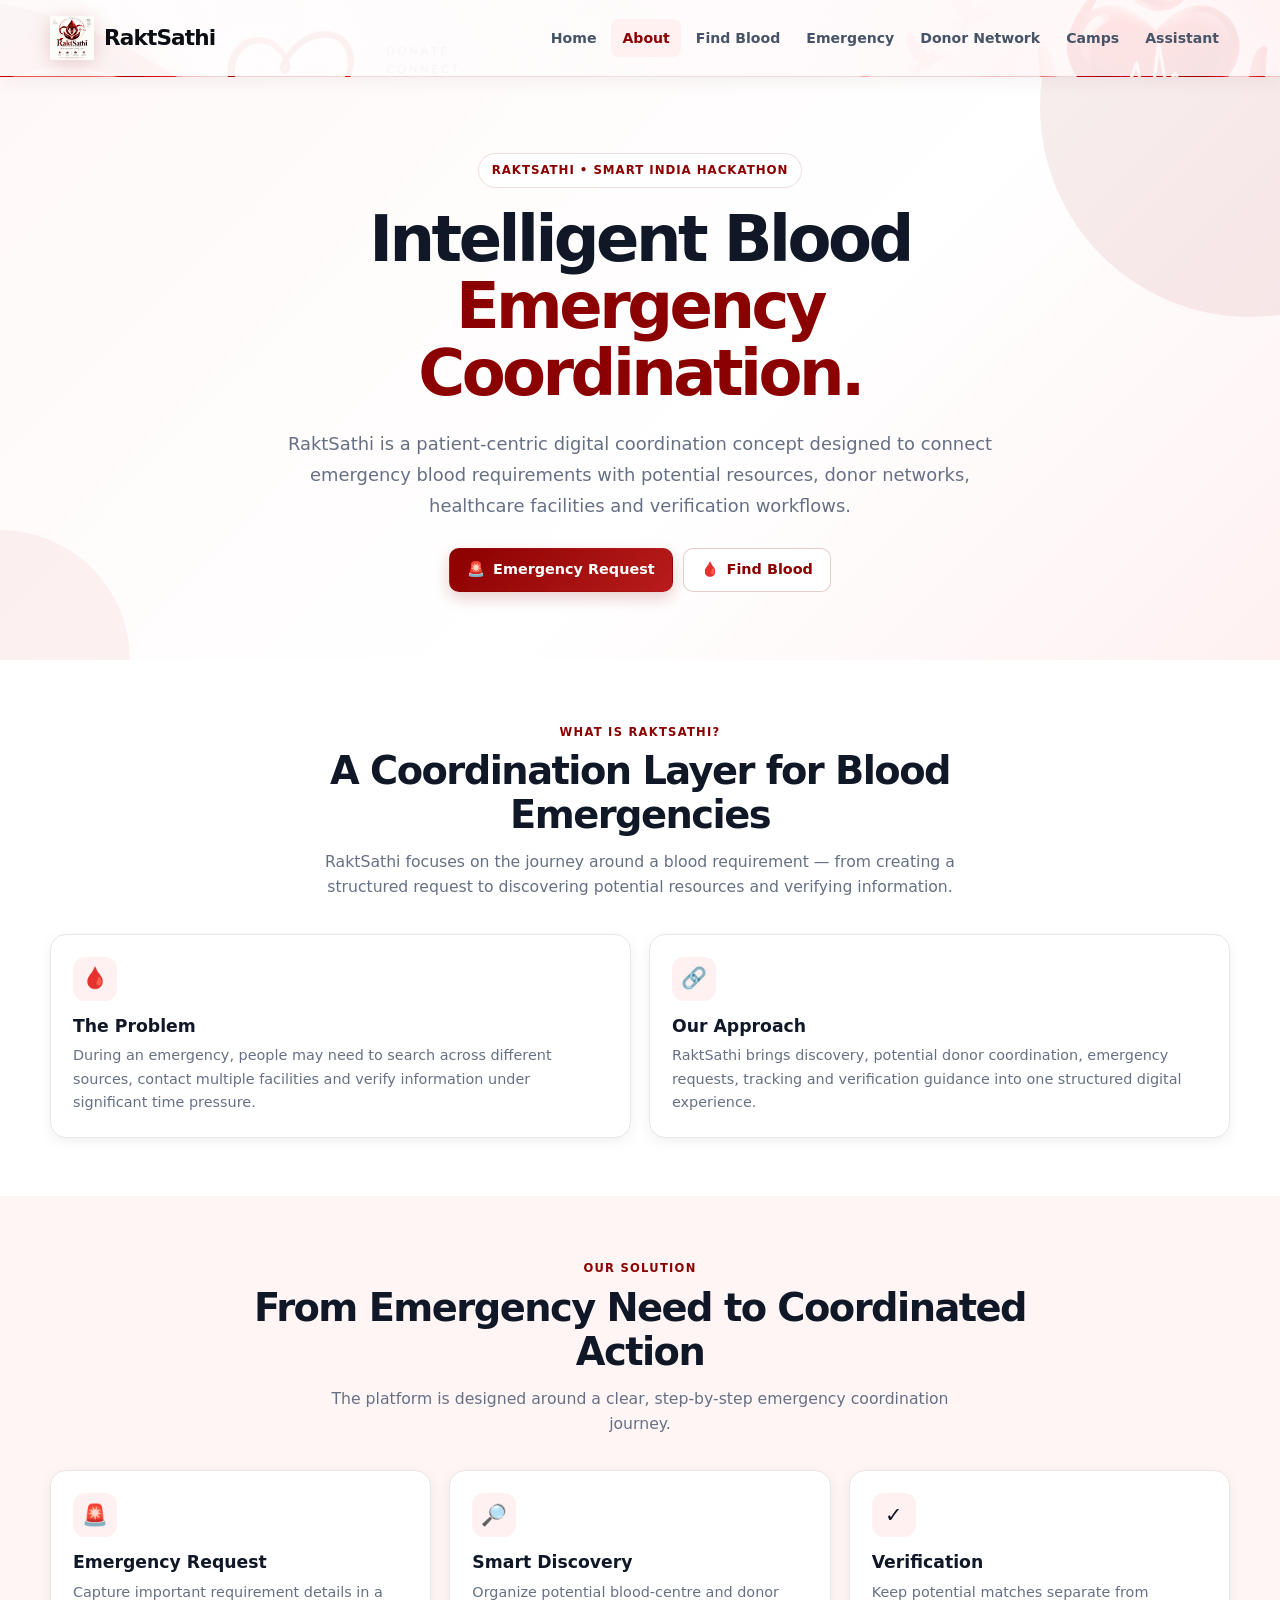
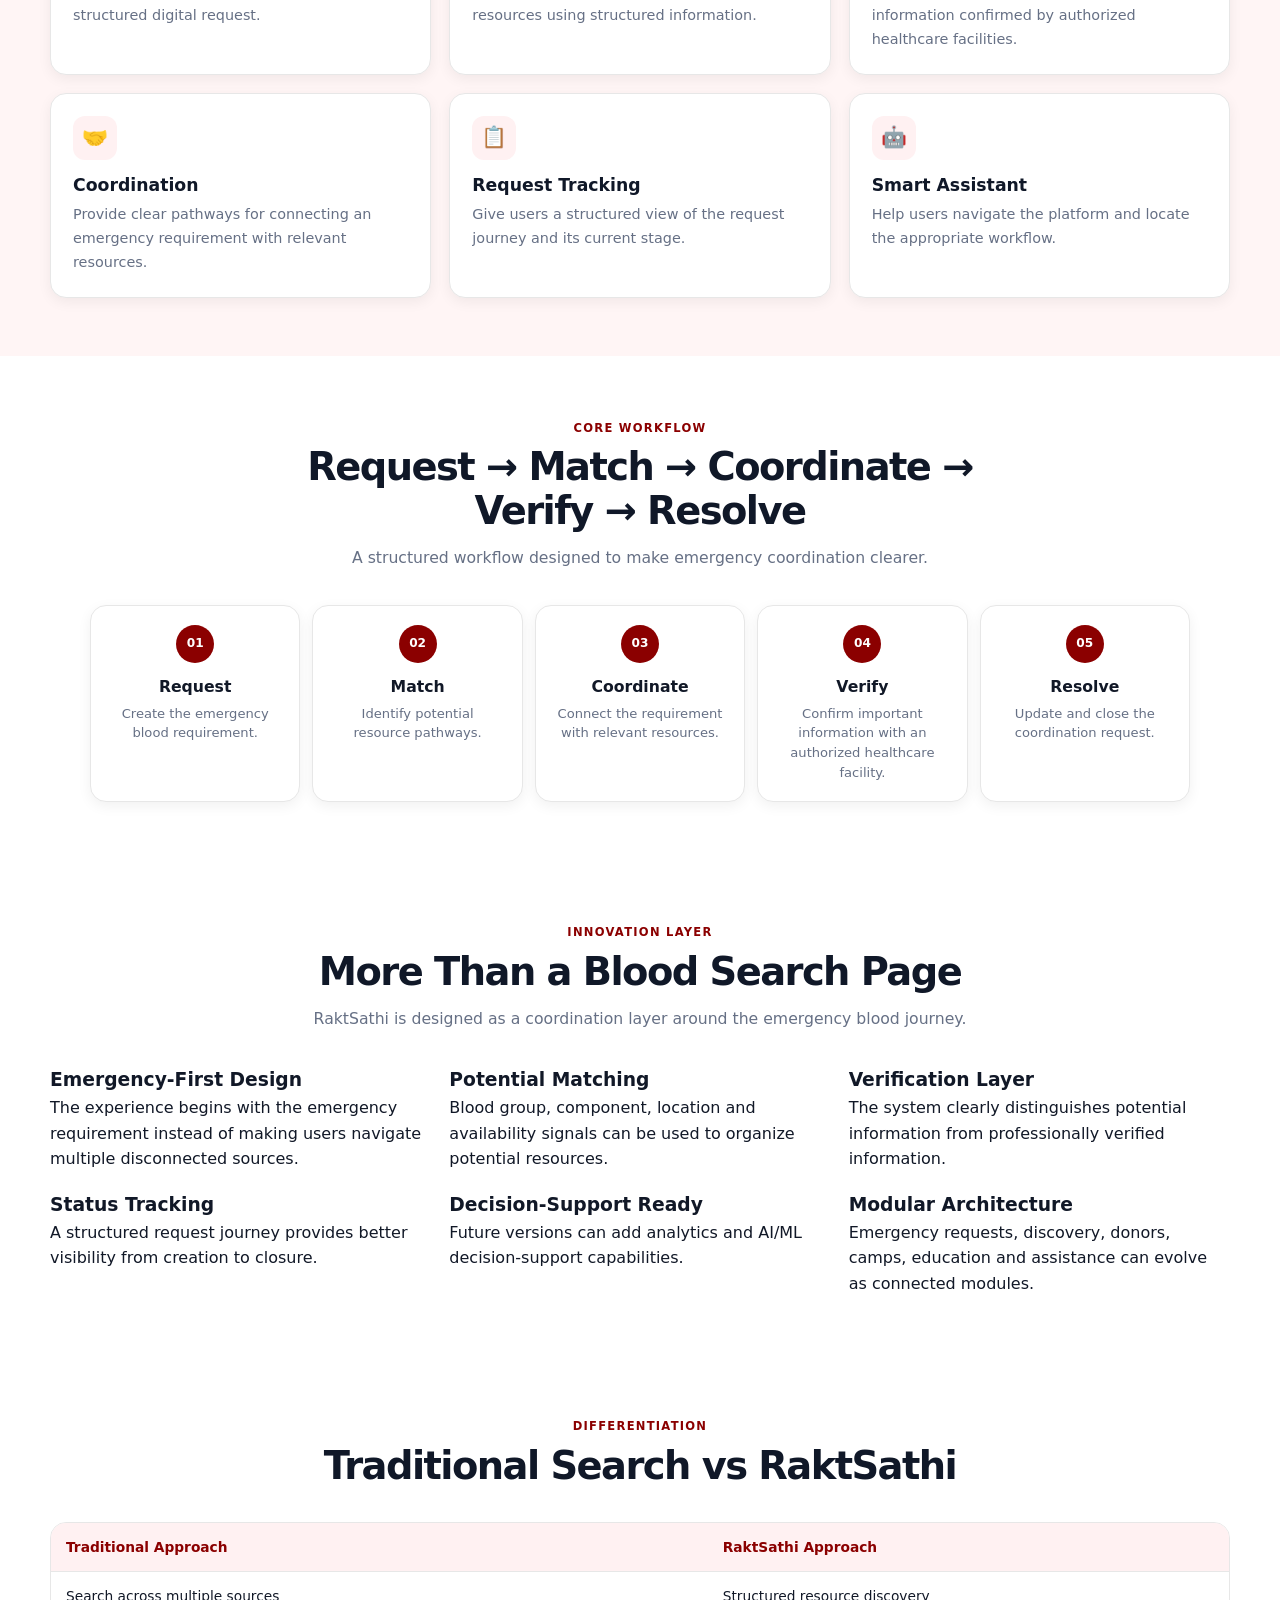
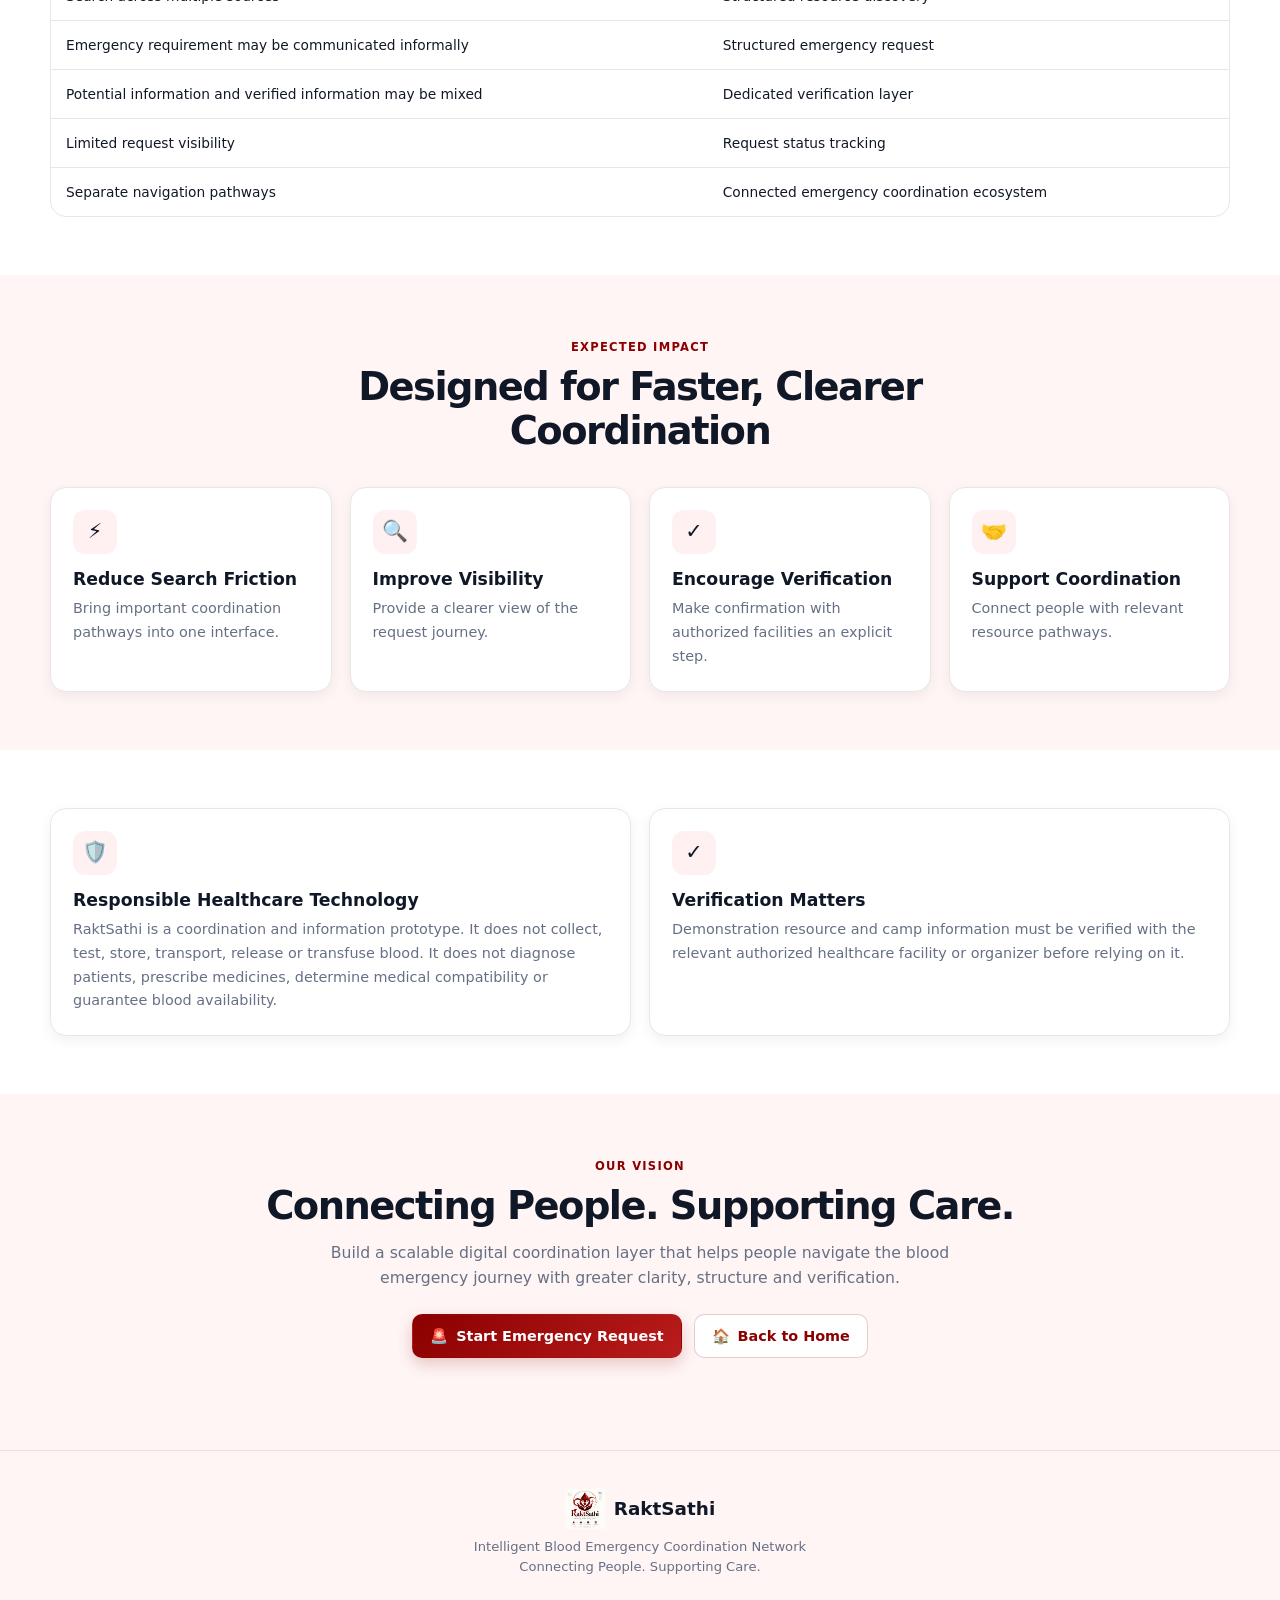
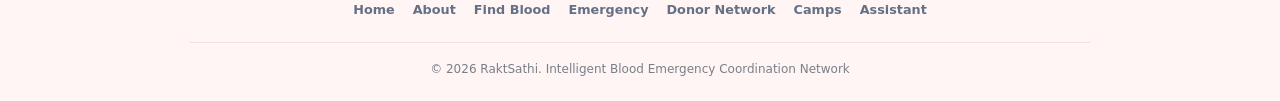
==== commit 76131e42: "Update footer text for project description" ====
--- a/about.html
+++ b/about.html
@@ -1121,7 +1121,7 @@
         <div class="footer-bottom">
 
           © 2026 RaktSathi.
-          Prototype for Smart India Hackathon.
+          Intelligent Blood Emergency Coordination Network
 
         </div>
 
--- a/css/style.css
+++ b/css/style.css
@@ -1,44 +1,42 @@
 /* =========================================================
-   RAKTSATHI
-   Premium Responsive Design
-   Desktop + Tablet + Mobile
+   RAKTSATHI — PREMIUM RESPONSIVE DESIGN
    ========================================================= */
 
 :root {
   --primary: #8b0000;
-  --primary-light: #b51212;
-  --primary-dark: #650000;
+  --primary-dark: #620000;
+  --primary-light: #b91c1c;
 
   --red-soft: #fff1f2;
-  --red-soft-2: #ffe4e6;
-  --red-border: #f3c7ca;
-
-  --dark: #11151b;
-  --text: #1b1f24;
-  --muted: #68717d;
+  --red-section: #fff5f5;
+  --red-border: rgba(139, 0, 0, 0.12);
+
+  --text: #111827;
+  --muted: #667085;
 
   --white: #ffffff;
-  --light: #fafafa;
-  --border: #e6e8ec;
-
-  --success: #16803c;
-  --warning: #a15c00;
-  --danger: #b42318;
-
-  --container: 1180px;
+  --bg: #ffffff;
+  --bg-soft: #fafafa;
+
+  --border: #e7e7e7;
 
   --shadow-sm:
-    0 5px 18px rgba(30, 0, 0, 0.06);
+    0 4px 14px rgba(20, 0, 0, 0.06);
 
   --shadow:
-    0 12px 35px rgba(30, 0, 0, 0.09);
+    0 12px 30px rgba(20, 0, 0, 0.08);
 
   --shadow-lg:
-    0 25px 60px rgba(30, 0, 0, 0.13);
+    0 20px 50px rgba(20, 0, 0, 0.12);
 
   --radius-sm: 10px;
   --radius: 16px;
   --radius-lg: 24px;
+
+  --container: 1180px;
+
+  --transition:
+    0.25s ease;
 }
 
 
@@ -46,47 +44,48 @@
    RESET
    ========================================================= */
 
-*,
-*::before,
-*::after {
+* {
   box-sizing: border-box;
-}
+  margin: 0;
+  padding: 0;
+}
+
 
 html {
   scroll-behavior: smooth;
 }
 
+
 body {
-  margin: 0;
-  padding: 0;
-
   font-family:
     Inter,
-    ui-sans-serif,
     system-ui,
     -apple-system,
     BlinkMacSystemFont,
     "Segoe UI",
     sans-serif;
 
+  background: var(--bg);
+
   color: var(--text);
-  background: var(--white);
 
   line-height: 1.6;
 
-  -webkit-font-smoothing: antialiased;
-}
+  overflow-x: hidden;
+}
+
 
 img {
   max-width: 100%;
-  height: auto;
   display: block;
 }
+
 
 a {
   color: inherit;
   text-decoration: none;
 }
+
 
 button,
 input,
@@ -95,16 +94,14 @@
   font: inherit;
 }
 
+
 button {
   cursor: pointer;
 }
 
-h1,
-h2,
-h3,
-h4,
-p {
-  margin-top: 0;
+
+ul {
+  list-style: none;
 }
 
 
@@ -118,8 +115,7 @@
     var(--container)
   );
 
-  margin-left: auto;
-  margin-right: auto;
+  margin-inline: auto;
 }
 
 
@@ -128,61 +124,75 @@
    ========================================================= */
 
 .site-header {
+
   position: sticky;
+
   top: 0;
+
   z-index: 1000;
 
-  min-height: 78px;
+  min-height: 76px;
 
   background:
     linear-gradient(
       90deg,
       rgba(255, 255, 255, 0.96),
-      rgba(255, 247, 248, 0.90)
+      rgba(255, 247, 248, 0.91)
     ),
     url("../raktsathi-header-bg.png");
 
   background-size: cover;
+
   background-position: center;
+
   background-repeat: no-repeat;
 
   border-bottom:
-    1px solid rgba(139, 0, 0, 0.12);
+    1px solid
+    rgba(139, 0, 0, 0.12);
 
   box-shadow:
-    0 5px 20px rgba(80, 0, 0, 0.07);
+    0 4px 18px
+    rgba(80, 0, 0, 0.06);
 
   backdrop-filter: blur(10px);
+
   -webkit-backdrop-filter: blur(10px);
 }
 
+
 .nav-container {
-  min-height: 78px;
+
+  min-height: 76px;
 
   display: flex;
+
   align-items: center;
+
   justify-content: space-between;
 
-  gap: 25px;
-}
-
-
-/* =========================================================
-   BRAND
-   ========================================================= */
+  gap: 24px;
+}
+
+
+/* BRAND */
 
 .brand {
+
   display: inline-flex;
 
   align-items: center;
 
-  gap: 11px;
+  gap: 10px;
 
   flex-shrink: 0;
 }
 
+
 .brand-logo {
+
   width: 44px;
+
   height: 44px;
 
   object-fit: contain;
@@ -194,225 +204,254 @@
     );
 }
 
+
 .brand-text {
-  color: var(--dark);
 
   font-size: 1.35rem;
 
-  font-weight: 850;
-
-  letter-spacing:
-    -0.04em;
-}
-
-
-/* =========================================================
-   NAVIGATION
-   ========================================================= */
+  font-weight: 800;
+
+  letter-spacing: -0.04em;
+
+  color: #0b0f14;
+}
+
+
+/* NAVIGATION */
 
 .main-nav {
+
   display: flex;
 
   align-items: center;
+
   justify-content: flex-end;
 
-  gap: 5px;
+  gap: 4px;
 
   flex-wrap: wrap;
 }
 
+
 .main-nav a {
-  display: inline-flex;
-
-  align-items: center;
+
+  padding: 8px 11px;
+
+  border-radius: 8px;
+
+  color: #475467;
+
+  font-size: 0.88rem;
+
+  font-weight: 600;
+
+  transition:
+    color var(--transition),
+    background var(--transition),
+    transform var(--transition);
+}
+
+
+.main-nav a:hover {
+
+  color: var(--primary);
+
+  background: var(--red-soft);
+
+  transform: translateY(-1px);
+}
+
+
+.main-nav a.active {
+
+  color: var(--primary);
+
+  background: var(--red-soft);
+}
+
+
+/* =========================================================
+   HERO
+   ========================================================= */
+
+.hero {
+
+  position: relative;
 
   padding:
-    9px 12px;
-
-  border-radius:
-    9px;
-
-  color:
-    #444b55;
-
-  font-size:
-    0.88rem;
-
-  font-weight:
-    650;
-
-  white-space:
-    nowrap;
-
-  transition:
-    all 0.25s ease;
-}
-
-.main-nav a:hover {
-  color:
-    var(--primary);
+    76px 0
+    68px;
+
+  overflow: hidden;
 
   background:
-    rgba(139, 0, 0, 0.06);
-
-  transform:
-    translateY(-1px);
-}
-
-.main-nav a.active {
-  color:
-    var(--primary);
-
-  background:
-    rgba(139, 0, 0, 0.09);
-}
-
-
-/* =========================================================
-   HERO
-   ========================================================= */
-
-.hero {
-  position: relative;
-
-  overflow: hidden;
-
-  padding:
-    105px 0 90px;
-
-  background:
-    radial-gradient(
-      circle at 85% 20%,
-      rgba(139, 0, 0, 0.10),
-      transparent 32%
-    ),
-
     linear-gradient(
       135deg,
-      #ffffff 0%,
-      #fff5f6 55%,
-      #ffffff 100%
+      #fff8f8 0%,
+      #ffffff 58%,
+      #fff1f2 100%
     );
 }
 
+
 .hero::before {
+
   content: "";
 
   position: absolute;
 
   width: 420px;
+
   height: 420px;
 
   right: -180px;
+
   top: -180px;
 
-  border-radius:
-    50%;
+  border-radius: 50%;
 
   background:
-    rgba(139, 0, 0, 0.06);
-}
+    rgba(139, 0, 0, 0.07);
+
+  pointer-events: none;
+}
+
+
+.hero::after {
+
+  content: "";
+
+  position: absolute;
+
+  width: 260px;
+
+  height: 260px;
+
+  left: -130px;
+
+  bottom: -130px;
+
+  border-radius: 50%;
+
+  background:
+    rgba(185, 28, 28, 0.05);
+
+  pointer-events: none;
+}
+
 
 .hero-content {
+
   position: relative;
 
-  z-index: 2;
-
-  max-width:
-    850px;
-}
+  z-index: 1;
+
+  max-width: 820px;
+
+  margin: 0 auto;
+
+  text-align: center;
+}
+
 
 .hero-badge {
+
   display: inline-flex;
 
   align-items: center;
 
-  gap: 8px;
-
-  margin-bottom:
-    20px;
-
-  padding:
-    8px 13px;
+  justify-content: center;
+
+  gap: 7px;
+
+  padding: 7px 13px;
+
+  margin-bottom: 18px;
 
   border:
     1px solid
-    rgba(139, 0, 0, 0.15);
-
-  border-radius:
-    999px;
+    rgba(139, 0, 0, 0.13);
+
+  border-radius: 999px;
 
   background:
-    rgba(255, 255, 255, 0.82);
-
-  color:
-    var(--primary);
-
-  font-size:
-    0.73rem;
-
-  font-weight:
-    800;
-
-  letter-spacing:
-    0.10em;
-}
+    rgba(255, 255, 255, 0.78);
+
+  color: var(--primary);
+
+  font-size: 0.74rem;
+
+  font-weight: 800;
+
+  letter-spacing: 0.08em;
+}
+
 
 .hero h1 {
-  max-width:
-    850px;
-
-  margin-bottom:
-    22px;
-
-  color:
-    var(--dark);
+
+  max-width: 850px;
+
+  margin-inline: auto;
 
   font-size:
     clamp(
-      2.7rem,
-      6vw,
-      5.2rem
+      2.25rem,
+      5vw,
+      4.4rem
     );
 
-  line-height:
-    1.02;
-
-  letter-spacing:
-    -0.055em;
-
-  font-weight:
-    900;
-}
+  line-height: 1.05;
+
+  letter-spacing: -0.055em;
+
+  font-weight: 850;
+
+  color: #101828;
+}
+
 
 .hero h1 span {
-  color:
-    var(--primary);
-}
+
+  display: block;
+
+  color: var(--primary);
+}
+
 
 .hero p {
-  max-width:
-    720px;
-
-  margin-bottom:
-    30px;
-
-  color:
-    var(--muted);
+
+  max-width: 720px;
+
+  margin:
+    20px auto
+    0;
+
+  color: var(--muted);
 
   font-size:
-    1.08rem;
-}
+    clamp(
+      0.98rem,
+      2vw,
+      1.12rem
+    );
+
+  line-height: 1.75;
+}
+
 
 .hero-actions {
-  display:
-    flex;
-
-  flex-wrap:
-    wrap;
-
-  gap:
-    12px;
+
+  display: flex;
+
+  align-items: center;
+
+  justify-content: center;
+
+  flex-wrap: wrap;
+
+  gap: 10px;
+
+  margin-top: 26px;
 }
 
 
@@ -421,48 +460,58 @@
    ========================================================= */
 
 .btn {
-  display:
-    inline-flex;
-
-  align-items:
-    center;
-
-  justify-content:
-    center;
-
-  gap:
-    8px;
-
-  min-height:
-    46px;
+
+  display: inline-flex;
+
+  align-items: center;
+
+  justify-content: center;
+
+  gap: 8px;
+
+  min-height: 44px;
 
   padding:
-    11px 18px;
-
-  border:
-    1px solid transparent;
-
-  border-radius:
-    10px;
-
-  font-size:
-    0.92rem;
-
-  font-weight:
-    750;
+    10px 17px;
+
+  border-radius: 10px;
+
+  border: 1px solid transparent;
+
+  font-size: 0.9rem;
+
+  font-weight: 750;
+
+  line-height: 1;
 
   transition:
-    all 0.25s ease;
-}
+    transform var(--transition),
+    box-shadow var(--transition),
+    background var(--transition),
+    border-color var(--transition),
+    color var(--transition);
+}
+
 
 .btn:hover {
-  transform:
-    translateY(-2px);
-}
+
+  transform: translateY(-2px);
+
+  box-shadow:
+    0 8px 20px
+    rgba(0, 0, 0, 0.09);
+}
+
+
+.btn:active {
+
+  transform: translateY(0);
+}
+
 
 .btn-primary {
-  color:
-    var(--white);
+
+  color: var(--white);
 
   background:
     linear-gradient(
@@ -472,174 +521,118 @@
     );
 
   box-shadow:
-    0 10px 25px
-    rgba(139, 0, 0, 0.22);
-}
+    0 6px 16px
+    rgba(139, 0, 0, 0.2);
+}
+
 
 .btn-primary:hover {
-  box-shadow:
-    0 15px 32px
-    rgba(139, 0, 0, 0.28);
-}
-
-.btn-secondary {
-  color:
-    var(--primary);
-
-  background:
-    var(--white);
-
-  border-color:
-    rgba(139, 0, 0, 0.18);
-}
-
-.btn-secondary:hover {
-  background:
-    var(--red-soft);
-}
-
-.btn-dark {
-  color:
-    var(--white);
-
-  background:
-    var(--dark);
-}
-
-.btn-danger {
-  color:
-    var(--white);
-
-  background:
-    var(--danger);
-}
-
-
-/* =========================================================
-   SECTIONS
-   ========================================================= */
-
-.section {
-  padding:
-    85px 0;
-}
-
-.section-light {
-  background:
-    #fffafa;
-}
-
-
-/* =========================================================
-   IMPORTANT:
-   DARK SECTION → LIGHT RED
-   ========================================================= */
-
-.section-dark {
-  color:
-    var(--text);
 
   background:
     linear-gradient(
       135deg,
-      #fff1f2 0%,
-      #fff7f7 48%,
-      #ffe8ea 100%
+      var(--primary-dark),
+      var(--primary)
     );
-
-  border-top:
-    1px solid
-    rgba(139, 0, 0, 0.06);
-
-  border-bottom:
-    1px solid
-    rgba(139, 0, 0, 0.06);
-}
-
-.section-dark .section-heading h2 {
-  color:
-    var(--dark);
-}
-
-.section-dark .section-heading p {
-  color:
-    var(--muted);
-}
-
-
-/* =========================================================
-   SECTION HEADING
-   ========================================================= */
+}
+
+
+.btn-secondary {
+
+  color: var(--primary);
+
+  background: var(--white);
+
+  border-color:
+    rgba(139, 0, 0, 0.2);
+}
+
+
+.btn-secondary:hover {
+
+  background: var(--red-soft);
+
+  border-color:
+    rgba(139, 0, 0, 0.35);
+}
+
+
+/* =========================================================
+   SECTIONS
+   ========================================================= */
+
+.section {
+
+  padding:
+    58px 0;
+}
+
+
+.section-light {
+
+  background:
+    var(--red-section);
+}
+
 
 .section-heading {
-  max-width:
-    760px;
-
-  margin-bottom:
-    42px;
-}
-
-.section-heading.center {
-  margin-left:
-    auto;
-
-  margin-right:
-    auto;
-
-  text-align:
-    center;
-}
+
+  max-width: 780px;
+
+  margin:
+    0 auto
+    34px;
+
+  text-align: center;
+}
+
 
 .section-kicker {
-  display:
-    inline-block;
-
-  margin-bottom:
-    10px;
-
-  color:
-    var(--primary);
-
-  font-size:
-    0.75rem;
-
-  font-weight:
-    850;
-
-  letter-spacing:
-    0.13em;
-
-  text-transform:
-    uppercase;
-}
+
+  display: inline-block;
+
+  margin-bottom: 8px;
+
+  color: var(--primary);
+
+  font-size: 0.72rem;
+
+  font-weight: 850;
+
+  letter-spacing: 0.11em;
+
+  text-transform: uppercase;
+}
+
 
 .section-heading h2 {
-  margin-bottom:
-    13px;
-
-  color:
-    var(--dark);
 
   font-size:
     clamp(
-      2rem,
-      4vw,
-      3rem
+      1.75rem,
+      3vw,
+      2.55rem
     );
 
-  line-height:
-    1.1;
-
-  letter-spacing:
-    -0.045em;
-}
+  line-height: 1.15;
+
+  letter-spacing: -0.04em;
+
+  color: #101828;
+}
+
 
 .section-heading p {
-  margin-bottom:
+
+  max-width: 680px;
+
+  margin:
+    12px auto
     0;
 
-  color:
-    var(--muted);
+  color: var(--muted);
+
+  font-size: 0.98rem;
 }
 
 
@@ -648,35 +641,31 @@
    ========================================================= */
 
 .grid {
-  display:
-    grid;
-
-  gap:
-    22px;
-}
+
+  display: grid;
+
+  gap: 18px;
+}
+
 
 .grid-2 {
+
   grid-template-columns:
-    repeat(
-      2,
-      minmax(0, 1fr)
-    );
-}
+    repeat(2, minmax(0, 1fr));
+}
+
 
 .grid-3 {
+
   grid-template-columns:
-    repeat(
-      3,
-      minmax(0, 1fr)
-    );
-}
+    repeat(3, minmax(0, 1fr));
+}
+
 
 .grid-4 {
+
   grid-template-columns:
-    repeat(
-      4,
-      minmax(0, 1fr)
-    );
+    repeat(4, minmax(0, 1fr));
 }
 
 
@@ -685,1838 +674,1507 @@
    ========================================================= */
 
 .card {
-  padding:
-    25px;
-
-  background:
-    rgba(255, 255, 255, 0.96);
+
+  position: relative;
+
+  padding: 22px;
+
+  background: var(--white);
 
   border:
     1px solid
     var(--border);
 
-  border-radius:
-    var(--radius);
-
-  box-shadow:
-    var(--shadow-sm);
+  border-radius: var(--radius);
+
+  box-shadow: var(--shadow-sm);
 
   transition:
-    all 0.3s ease;
-}
+    transform var(--transition),
+    box-shadow var(--transition),
+    border-color var(--transition);
+}
+
 
 .card:hover {
-  transform:
-    translateY(-5px);
-
-  box-shadow:
-    var(--shadow);
+
+  transform: translateY(-4px);
 
   border-color:
-    rgba(139, 0, 0, 0.15);
-}
+    rgba(139, 0, 0, 0.18);
+
+  box-shadow: var(--shadow);
+}
+
 
 .card-icon {
-  width:
-    48px;
-
-  height:
-    48px;
-
-  display:
-    flex;
-
-  align-items:
-    center;
-
-  justify-content:
-    center;
-
-  margin-bottom:
-    17px;
-
-  border-radius:
-    13px;
-
-  color:
-    var(--primary);
-
-  background:
-    var(--red-soft);
-
-  font-size:
-    1.25rem;
-}
+
+  width: 44px;
+
+  height: 44px;
+
+  display: flex;
+
+  align-items: center;
+
+  justify-content: center;
+
+  margin-bottom: 14px;
+
+  border-radius: 12px;
+
+  background: var(--red-soft);
+
+  font-size: 1.3rem;
+}
+
 
 .card h3 {
-  margin-bottom:
-    9px;
-
-  color:
-    var(--dark);
-
-  font-size:
-    1.1rem;
-}
+
+  margin-bottom: 7px;
+
+  font-size: 1.08rem;
+
+  line-height: 1.3;
+
+  color: #101828;
+}
+
 
 .card p {
-  margin-bottom:
-    0;
-
-  color:
-    var(--muted);
-
-  font-size:
-    0.93rem;
-}
-
-
-/* =========================================================
-   DARK CARD → LIGHT CARD
-   ========================================================= */
-
-.dark-card {
+
+  color: var(--muted);
+
+  font-size: 0.9rem;
+
+  line-height: 1.65;
+}
+
+
+.card-actions {
+
+  display: flex;
+
+  flex-wrap: wrap;
+
+  gap: 8px;
+
+  margin-top: 17px;
+}
+
+
+/* =========================================================
+   STATS
+   ========================================================= */
+
+.stats-section {
+
   padding:
-    26px;
-
-  color:
-    var(--text);
-
-  background:
-    rgba(255, 255, 255, 0.92);
-
-  border:
-    1px solid
-    rgba(139, 0, 0, 0.10);
-
-  border-radius:
-    var(--radius);
-
-  box-shadow:
-    var(--shadow-sm);
-}
-
-.dark-card h3 {
-  margin-bottom:
-    9px;
-
-  color:
-    var(--dark);
-}
-
-.dark-card p {
-  margin-bottom:
-    0;
-
-  color:
-    var(--muted);
-}
-
-
-/* =========================================================
-   WORKFLOW
-   ========================================================= */
-
-.workflow {
-  display:
-    grid;
+    24px 0 32px;
+
+  background: #ffffff;
+}
+
+
+.stats-grid {
+
+  display: grid;
 
   grid-template-columns:
-    repeat(
-      5,
-      minmax(0, 1fr)
-    );
-
-  gap:
-    16px;
-}
-
-.workflow-step {
-  position:
-    relative;
-
-  padding:
-    23px 18px;
-
-  text-align:
-    center;
-
-  background:
-    rgba(255, 255, 255, 0.95);
+    repeat(4, minmax(0, 1fr));
+
+  gap: 14px;
+}
+
+
+.stat-card {
+
+  padding: 20px 14px;
+
+  text-align: center;
 
   border:
     1px solid
     var(--border);
 
-  border-radius:
-    var(--radius);
-
-  box-shadow:
-    0 5px 20px
-    rgba(100, 0, 0, 0.04);
-}
-
-.workflow-number {
-  width:
-    38px;
-
-  height:
-    38px;
-
-  display:
-    flex;
-
-  align-items:
-    center;
-
-  justify-content:
-    center;
-
-  margin:
-    0 auto 13px;
-
-  border-radius:
-    50%;
-
-  color:
-    var(--white);
-
-  background:
-    var(--primary);
-
-  font-weight:
-    800;
-}
-
-.workflow-step h3 {
-  margin-bottom:
-    5px;
-
-  font-size:
-    0.98rem;
-}
-
-.workflow-step p {
-  margin:
-    0;
-
-  color:
-    var(--muted);
-
-  font-size:
-    0.82rem;
-}
-
-
-/* =========================================================
-   STATS
-   ========================================================= */
-
-.stats-grid {
-  display:
-    grid;
+  border-radius: var(--radius);
+
+  background: #ffffff;
+
+  box-shadow: var(--shadow-sm);
+}
+
+
+.stat-icon {
+
+  margin-bottom: 5px;
+
+  font-size: 1.25rem;
+}
+
+
+.stat-number {
+
+  color: var(--primary);
+
+  font-size: 1.8rem;
+
+  font-weight: 850;
+
+  line-height: 1.1;
+}
+
+
+.stat-label {
+
+  margin-top: 4px;
+
+  color: var(--muted);
+
+  font-size: 0.78rem;
+
+  font-weight: 650;
+}
+
+
+/* =========================================================
+   WORKFLOW
+   ========================================================= */
+
+.workflow {
+
+  display: grid;
 
   grid-template-columns:
-    repeat(
-      4,
-      minmax(0, 1fr)
-    );
-
-  gap:
-    16px;
-}
-
-.stat-card {
-  padding:
-    25px;
-
-  text-align:
-    center;
-
-  background:
-    var(--white);
+    repeat(5, minmax(0, 1fr));
+
+  gap: 12px;
+
+  max-width: 1100px;
+
+  margin-inline: auto;
+}
+
+
+.workflow-step {
+
+  position: relative;
+
+  padding: 19px;
+
+  text-align: center;
+
+  background: #ffffff;
 
   border:
     1px solid
     var(--border);
 
-  border-radius:
-    var(--radius);
+  border-radius: var(--radius);
+
+  box-shadow: var(--shadow-sm);
+}
+
+
+.workflow-number {
+
+  width: 38px;
+
+  height: 38px;
+
+  display: flex;
+
+  align-items: center;
+
+  justify-content: center;
+
+  margin:
+    0 auto 11px;
+
+  border-radius: 50%;
+
+  background: var(--primary);
+
+  color: #ffffff;
+
+  font-size: 0.76rem;
+
+  font-weight: 800;
+}
+
+
+.workflow-step h3 {
+
+  margin-bottom: 5px;
+
+  font-size: 0.98rem;
+}
+
+
+.workflow-step p {
+
+  color: var(--muted);
+
+  font-size: 0.82rem;
+
+  line-height: 1.5;
+}
+
+
+/* =========================================================
+   INNOVATION SECTION
+   LIGHT RED — NO BLACK BACKGROUND
+   ========================================================= */
+
+.innovation-section {
+
+  background:
+    linear-gradient(
+      135deg,
+      #fff0f1,
+      #ffe5e7
+    );
+
+  border-top:
+    1px solid
+    rgba(139, 0, 0, 0.08);
+
+  border-bottom:
+    1px solid
+    rgba(139, 0, 0, 0.08);
+}
+
+
+.innovation-section .card {
+
+  background:
+    rgba(255, 255, 255, 0.92);
+
+  border-color:
+    rgba(139, 0, 0, 0.1);
+}
+
+
+/* =========================================================
+   EMERGENCY SECTION
+   ========================================================= */
+
+.emergency-section {
+
+  padding:
+    50px 0;
+}
+
+
+.emergency-cta {
+
+  max-width: 900px;
+
+  margin-inline: auto;
+
+  padding:
+    34px 26px;
+
+  text-align: center;
+
+  border:
+    1px solid
+    rgba(139, 0, 0, 0.12);
+
+  border-radius: var(--radius-lg);
+
+  background:
+    linear-gradient(
+      135deg,
+      #fff2f3,
+      #ffffff
+    );
+
+  box-shadow: var(--shadow);
+}
+
+
+.emergency-cta h2 {
+
+  margin-top: 3px;
+
+  font-size:
+    clamp(
+      1.7rem,
+      3vw,
+      2.45rem
+    );
+
+  line-height: 1.15;
+
+  letter-spacing: -0.04em;
+}
+
+
+.emergency-cta p {
+
+  max-width: 650px;
+
+  margin:
+    10px auto 0;
+
+  color: var(--muted);
+}
+
+
+/* =========================================================
+   FINAL CTA
+   ========================================================= */
+
+.final-cta {
+
+  padding-top: 48px;
+
+  padding-bottom: 56px;
+}
+
+
+/* =========================================================
+   FORMS
+   ========================================================= */
+
+.form-grid {
+
+  display: grid;
+
+  grid-template-columns:
+    repeat(3, minmax(0, 1fr));
+
+  gap: 15px;
+
+  align-items: end;
+}
+
+
+.form-group {
+
+  display: flex;
+
+  flex-direction: column;
+
+  gap: 6px;
+}
+
+
+.form-group label {
+
+  color: #344054;
+
+  font-size: 0.82rem;
+
+  font-weight: 750;
+}
+
+
+.form-group input,
+.form-group select,
+.form-group textarea {
+
+  width: 100%;
+
+  min-height: 44px;
+
+  padding:
+    10px 12px;
+
+  color: var(--text);
+
+  background: #ffffff;
+
+  border:
+    1px solid
+    #d9dce2;
+
+  border-radius: 9px;
+
+  outline: none;
+
+  transition:
+    border-color var(--transition),
+    box-shadow var(--transition);
+}
+
+
+.form-group textarea {
+
+  min-height: 110px;
+
+  resize: vertical;
+}
+
+
+.form-group input:focus,
+.form-group select:focus,
+.form-group textarea:focus {
+
+  border-color:
+    var(--primary);
 
   box-shadow:
-    var(--shadow-sm);
-}
-
-.stat-number {
-  margin-bottom:
-    5px;
-
-  color:
-    var(--primary);
-
-  font-size:
-    2rem;
-
-  font-weight:
-    900;
-
-  line-height:
-    1;
-}
-
-.stat-label {
-  color:
-    var(--muted);
-
-  font-size:
-    0.83rem;
-
-  font-weight:
-    650;
-}
-
-
-/* =========================================================
-   FORMS
-   ========================================================= */
-
-.form-card {
+    0 0 0 3px
+    rgba(139, 0, 0, 0.08);
+}
+
+
+.form-actions {
+
+  display: flex;
+
+  align-items: center;
+
+  gap: 8px;
+
+  flex-wrap: wrap;
+}
+
+
+/* =========================================================
+   MESSAGES
+   ========================================================= */
+
+.message {
+
+  margin-top: 14px;
+
+  padding: 11px 13px;
+
+  border-radius: 9px;
+
+  background: var(--red-soft);
+
+  color: var(--primary);
+
+  font-size: 0.84rem;
+
+  font-weight: 650;
+}
+
+
+/* =========================================================
+   BLOOD RESULTS
+   ========================================================= */
+
+#bloodResults,
+#campResults {
+
+  align-items: stretch;
+}
+
+
+.blood-centre-card,
+.camp-card {
+
+  height: 100%;
+}
+
+
+.status-badge {
+
+  display: inline-flex;
+
+  align-items: center;
+
+  margin-bottom: 10px;
+
   padding:
-    30px;
-
-  background:
-    var(--white);
+    5px 9px;
+
+  border-radius: 999px;
+
+  background: #fff7ed;
+
+  color: #9a3412;
+
+  font-size: 0.7rem;
+
+  font-weight: 750;
+}
+
+
+/* =========================================================
+   EMPTY STATE
+   ========================================================= */
+
+.empty-state {
+
+  grid-column:
+    1 / -1;
+
+  padding: 35px 20px;
+
+  text-align: center;
+
+  border:
+    1px dashed
+    #d6d9df;
+
+  border-radius: var(--radius);
+
+  background: #ffffff;
+}
+
+
+.empty-state-icon {
+
+  margin-bottom: 8px;
+
+  font-size: 2rem;
+}
+
+
+.empty-state h3 {
+
+  margin-bottom: 5px;
+
+  font-size: 1.05rem;
+}
+
+
+.empty-state p {
+
+  color: var(--muted);
+
+  font-size: 0.88rem;
+}
+
+
+/* =========================================================
+   FEATURE LIST
+   ========================================================= */
+
+.feature-list {
+
+  display: grid;
+
+  gap: 9px;
+
+  margin-top: 12px;
+}
+
+
+.feature-list li {
+
+  color: #475467;
+
+  font-size: 0.9rem;
+
+  line-height: 1.5;
+}
+
+
+/* =========================================================
+   TABLE
+   ========================================================= */
+
+.table-wrapper {
+
+  width: 100%;
+
+  overflow-x: auto;
 
   border:
     1px solid
     var(--border);
 
-  border-radius:
-    var(--radius-lg);
-
-  box-shadow:
-    var(--shadow);
-}
-
-.form-grid {
-  display:
-    grid;
-
-  grid-template-columns:
-    repeat(
-      2,
-      minmax(0, 1fr)
-    );
-
-  gap:
-    18px;
-}
-
-.form-group {
-  display:
-    flex;
-
-  flex-direction:
-    column;
-
-  gap:
-    7px;
-}
-
-.form-group.full {
-  grid-column:
-    1 / -1;
-}
-
-.form-group label {
-  color:
-    var(--dark);
-
-  font-size:
-    0.86rem;
-
-  font-weight:
-    750;
-}
-
-.form-group input,
-.form-group select,
-.form-group textarea {
-  width:
-    100%;
+  border-radius: var(--radius);
+
+  background: #ffffff;
+}
+
+
+table {
+
+  width: 100%;
+
+  min-width: 650px;
+
+  border-collapse: collapse;
+}
+
+
+th,
+td {
 
   padding:
-    12px 13px;
-
-  border:
-    1px solid
-    #dfe3e8;
-
-  border-radius:
-    10px;
-
-  outline:
-    none;
-
-  color:
-    var(--text);
-
-  background:
-    var(--white);
-
-  transition:
-    all 0.2s ease;
-}
-
-.form-group textarea {
-  min-height:
-    115px;
-
-  resize:
-    vertical;
-}
-
-.form-group input:focus,
-.form-group select:focus,
-.form-group textarea:focus {
-  border-color:
-    var(--primary);
-
-  box-shadow:
-    0 0 0 3px
-    rgba(139, 0, 0, 0.08);
-}
-
-.form-actions {
-  display:
-    flex;
-
-  flex-wrap:
-    wrap;
-
-  gap:
-    10px;
-
-  margin-top:
-    20px;
-}
-
-
-/* =========================================================
-   RESULTS
-   ========================================================= */
-
-.results-grid {
-  display:
-    grid;
-
-  grid-template-columns:
-    repeat(
-      2,
-      minmax(0, 1fr)
-    );
-
-  gap:
-    18px;
-
-  margin-top:
-    25px;
-}
-
-.centre-card,
-.camp-card {
-  padding:
-    22px;
-
-  background:
-    var(--white);
-
-  border:
+    13px 15px;
+
+  text-align: left;
+
+  border-bottom:
     1px solid
     var(--border);
 
-  border-radius:
-    var(--radius);
-
-  box-shadow:
-    var(--shadow-sm);
+  font-size: 0.86rem;
+}
+
+
+th {
+
+  background: var(--red-soft);
+
+  color: var(--primary);
+
+  font-weight: 800;
+}
+
+
+tr:last-child td {
+
+  border-bottom: none;
+}
+
+
+/* =========================================================
+   FOOTER
+   ========================================================= */
+
+.site-footer {
+
+  padding:
+    38px 0 22px;
+
+  background:
+    #fff5f5;
+
+  border-top:
+    1px solid
+    rgba(139, 0, 0, 0.1);
+
+  text-align: center;
+}
+
+
+.footer-grid {
+
+  display: flex;
+
+  flex-direction: column;
+
+  align-items: center;
+
+  justify-content: center;
+
+  gap: 22px;
+
+  max-width: 900px;
+
+  margin-inline: auto;
+}
+
+
+.footer-brand-section {
+
+  display: flex;
+
+  flex-direction: column;
+
+  align-items: center;
+
+  text-align: center;
+}
+
+
+.footer-brand {
+
+  display: inline-flex;
+
+  align-items: center;
+
+  justify-content: center;
+
+  gap: 9px;
+
+  margin-bottom: 8px;
+}
+
+
+.footer-brand img {
+
+  width: 40px;
+
+  height: 40px;
+
+  object-fit: contain;
+}
+
+
+.footer-brand span {
+
+  color: #101828;
+
+  font-size: 1.15rem;
+
+  font-weight: 850;
+}
+
+
+.footer-brand-section p {
+
+  max-width: 500px;
+
+  color: var(--muted);
+
+  font-size: 0.82rem;
+
+  line-height: 1.55;
+}
+
+
+.footer-links {
+
+  display: flex;
+
+  align-items: center;
+
+  justify-content: center;
+
+  flex-wrap: wrap;
+
+  gap: 8px 18px;
+}
+
+
+.footer-links a {
+
+  color: #667085;
+
+  font-size: 0.8rem;
+
+  font-weight: 650;
 
   transition:
-    all 0.25s ease;
-}
-
-.centre-card:hover,
-.camp-card:hover {
+    color var(--transition);
+}
+
+
+.footer-links a:hover {
+
+  color: var(--primary);
+}
+
+
+.footer-bottom {
+
+  width: 100%;
+
+  padding-top: 17px;
+
+  border-top:
+    1px solid
+    rgba(139, 0, 0, 0.09);
+
+  color: #7a7f87;
+
+  font-size: 0.75rem;
+
+  text-align: center;
+}
+
+
+/* =========================================================
+   SCROLL REVEAL
+   ========================================================= */
+
+.reveal {
+
+  opacity: 1;
+
+  transform: none;
+}
+
+
+.js-enabled .reveal {
+
+  opacity: 0;
+
   transform:
-    translateY(-4px);
-
-  box-shadow:
-    var(--shadow);
-}
-
-.centre-card h3,
-.camp-card h3 {
-  margin-bottom:
-    8px;
-
-  color:
-    var(--dark);
-
-  font-size:
-    1.05rem;
-}
-
-.centre-card p,
-.camp-card p {
-  margin-bottom:
-    6px;
-
-  color:
-    var(--muted);
-
-  font-size:
-    0.87rem;
-}
-
-.centre-status {
-  display:
-    inline-flex;
-
-  margin:
-    9px 0 14px;
-
-  padding:
-    5px 9px;
-
-  border-radius:
-    999px;
-
-  color:
-    var(--warning);
-
-  background:
-    #fff7e6;
-
-  font-size:
-    0.72rem;
-
-  font-weight:
-    750;
-}
-
-.centre-actions,
-.camp-actions {
-  display:
-    flex;
-
-  flex-wrap:
-    wrap;
-
-  gap:
-    8px;
-}
-
-
-/* =========================================================
-   EMPTY STATE
-   ========================================================= */
-
-.empty-state {
-  padding:
-    40px 25px;
-
-  text-align:
-    center;
-
-  border:
-    1px dashed
-    #d6dbe1;
-
-  border-radius:
-    var(--radius);
-
-  background:
-    #fffafa;
-}
-
-.empty-state h3 {
-  margin-bottom:
-    7px;
-}
-
-.empty-state p {
-  margin-bottom:
-    0;
-
-  color:
-    var(--muted);
-}
-
-
-/* =========================================================
-   EMERGENCY BANNER
-   ========================================================= */
-
-.emergency-banner {
-  position:
-    relative;
-
-  overflow:
-    hidden;
-
-  padding:
-    42px;
-
-  color:
-    var(--white);
+    translateY(18px);
+
+  transition:
+    opacity 0.6s ease,
+    transform 0.6s ease;
+}
+
+
+.js-enabled .reveal.visible {
+
+  opacity: 1;
+
+  transform: translateY(0);
+}
+
+
+/* =========================================================
+   LOADER
+   ========================================================= */
+
+#raktsathi-loader {
+
+  position: fixed;
+
+  inset: 0;
+
+  z-index: 99999;
+
+  display: flex;
+
+  align-items: center;
+
+  justify-content: center;
 
   background:
     linear-gradient(
       135deg,
-      #730000,
-      #b51212
-    );
-
-  border-radius:
-    var(--radius-lg);
-
-  box-shadow:
-    0 20px 45px
-    rgba(139, 0, 0, 0.22);
-}
-
-.emergency-banner h2 {
-  position:
-    relative;
-
-  z-index:
-    2;
-
-  margin-bottom:
-    10px;
-
-  font-size:
-    clamp(
-      1.8rem,
-      4vw,
-      2.7rem
-    );
-}
-
-.emergency-banner p {
-  position:
-    relative;
-
-  z-index:
-    2;
-
-  max-width:
-    700px;
-
-  margin-bottom:
-    20px;
-
-  color:
-    rgba(
-      255,
-      255,
-      255,
-      0.78
-    );
-}
-
-
-/* =========================================================
-   PAGE HERO
-   ========================================================= */
-
-.page-hero {
-  padding:
-    65px 0;
-
-  background:
-    radial-gradient(
-      circle at 85% 25%,
-      rgba(139, 0, 0, 0.08),
-      transparent 30%
-    ),
-
-    linear-gradient(
-      135deg,
-      #fff4f5,
+      #fff7f7,
       #ffffff
     );
 
-  border-bottom:
-    1px solid
-    var(--border);
-}
-
-.page-hero h1 {
-  margin-bottom:
-    12px;
-
-  color:
-    var(--dark);
-
-  font-size:
-    clamp(
-      2rem,
-      5vw,
-      3.5rem
-    );
-
-  line-height:
-    1.05;
-
-  letter-spacing:
-    -0.045em;
-}
-
-.page-hero p {
-  max-width:
-    720px;
-
-  margin-bottom:
-    0;
-
-  color:
-    var(--muted);
-}
-
-
-/* =========================================================
-   ASSISTANT
-   ========================================================= */
-
-.assistant-shell {
-  max-width:
-    900px;
-
-  margin-left:
-    auto;
-
-  margin-right:
-    auto;
-}
-
-.assistant-messages {
-  min-height:
-    330px;
-
-  max-height:
-    520px;
-
-  overflow-y:
-    auto;
-
-  padding:
-    22px;
-
-  background:
-    #fff8f8;
-
-  border:
-    1px solid
-    var(--border);
-
-  border-radius:
-    var(--radius-lg);
-}
-
-.assistant-message {
-  max-width:
-    78%;
-
-  margin-bottom:
-    14px;
-
-  padding:
-    11px 14px;
-
-  border-radius:
-    13px;
-
-  font-size:
-    0.9rem;
-}
-
-.assistant-message.bot {
-  color:
-    var(--text);
-
-  background:
-    var(--white);
-
-  border:
-    1px solid
-    var(--border);
-}
-
-.assistant-message.user {
-  margin-left:
-    auto;
-
-  color:
-    var(--white);
-
-  background:
-    var(--primary);
-}
-
-.assistant-quick-actions {
-  display:
-    flex;
-
-  flex-wrap:
-    wrap;
-
-  gap:
-    8px;
-
-  margin-top:
-    15px;
-}
-
-.assistant-quick-actions button {
-  padding:
-    8px 12px;
-
-  border:
-    1px solid
-    rgba(139, 0, 0, 0.15);
-
-  border-radius:
-    999px;
-
-  color:
-    var(--primary);
-
-  background:
-    var(--white);
-
-  font-size:
-    0.78rem;
-
-  font-weight:
-    700;
-}
-
-
-/* =========================================================
-   BLOOD GROUPS
-   ========================================================= */
-
-.blood-group-grid {
-  display:
-    grid;
-
-  grid-template-columns:
-    repeat(
-      4,
-      minmax(0, 1fr)
-    );
-
-  gap:
-    14px;
-}
-
-.blood-group-card {
-  padding:
-    20px;
-
-  text-align:
-    center;
-
-  background:
-    var(--white);
-
-  border:
-    1px solid
-    var(--border);
-
-  border-radius:
-    var(--radius);
-
-  transition:
-    all 0.25s ease;
-}
-
-.blood-group-card:hover {
-  transform:
-    translateY(-4px);
-
-  box-shadow:
-    var(--shadow);
-}
-
-.blood-group {
-  width:
-    55px;
-
-  height:
-    55px;
-
-  display:
-    inline-flex;
-
-  align-items:
-    center;
-
-  justify-content:
-    center;
-
-  margin-bottom:
-    10px;
-
-  border-radius:
-    50%;
-
-  color:
-    var(--white);
-
-  background:
-    var(--primary);
-
-  font-weight:
-    900;
-}
-
-
-/* =========================================================
-   TRACKING
-   ========================================================= */
-
-.tracking-status {
-  display:
-    grid;
-
-  grid-template-columns:
-    repeat(
-      5,
-      minmax(0, 1fr)
-    );
-
-  gap:
-    10px;
-
-  margin-top:
-    30px;
-}
-
-.tracking-step {
-  padding:
-    18px 12px;
-
-  text-align:
-    center;
-
-  border:
-    1px solid
-    var(--border);
-
-  border-radius:
-    var(--radius);
-
-  background:
-    var(--white);
-}
-
-.tracking-step.active {
-  color:
-    var(--white);
-
-  background:
-    var(--primary);
-
-  border-color:
-    var(--primary);
-}
-
-
-/* =========================================================
-   SAFE REVEAL
-   ========================================================= */
-
-.reveal {
-  opacity:
-    1;
-
-  transform:
-    none;
-
-  transition:
-    opacity 0.6s ease,
-    transform 0.6s ease;
-}
-
-.reveal.visible {
-  opacity:
-    1;
-
-  transform:
-    translateY(0);
-}
-
-
-/* =========================================================
-   FOOTER
-   CENTERED
-   ========================================================= */
-
-.site-footer {
-  padding:
-    60px 0 28px;
-
-  color:
-    #5f6670;
-
-  background:
-    linear-gradient(
-      180deg,
-      #fff1f2 0%,
-      #ffe8ea 100%
-    );
-
-  border-top:
-    1px solid
-    rgba(139, 0, 0, 0.10);
-}
-
-.footer-grid {
-  display:
-    flex;
-
-  flex-direction:
-    column;
-
-  align-items:
-    center;
-
-  justify-content:
-    center;
-
-  gap:
-    30px;
-
-  text-align:
-    center;
-}
-
-.footer-brand {
-  display:
-    inline-flex;
-
-  align-items:
-    center;
-
-  justify-content:
-    center;
-
-  gap:
-    10px;
-
-  margin-bottom:
-    12px;
-}
-
-.footer-brand img {
-  width:
-    42px;
-
-  height:
-    42px;
-
-  object-fit:
-    contain;
-}
-
-.footer-brand span {
-  color:
-    var(--dark);
-
-  font-size:
-    1.25rem;
-
-  font-weight:
-    850;
-}
-
-.site-footer h3 {
-  margin-bottom:
-    12px;
-
-  color:
-    var(--dark);
-
-  font-size:
-    0.95rem;
-}
-
-.site-footer p {
-  max-width:
-    520px;
-
-  margin-left:
-    auto;
-
-  margin-right:
-    auto;
-
-  font-size:
-    0.86rem;
-}
-
-.footer-links {
-  display:
-    flex;
-
-  align-items:
-    center;
-
-  justify-content:
-    center;
-
-  flex-wrap:
-    wrap;
-
-  gap:
-    10px 18px;
-}
-
-.footer-links a {
-  color:
-    #5f6670;
-
-  font-size:
-    0.84rem;
-
-  transition:
-    color 0.2s ease;
-}
-
-.footer-links a:hover {
-  color:
-    var(--primary);
-}
-
-.footer-bottom {
-  width:
-    100%;
-
-  margin-top:
-    10px;
-
-  padding-top:
-    24px;
-
-  text-align:
-    center;
-
-  border-top:
-    1px solid
-    rgba(139, 0, 0, 0.10);
-
-  font-size:
-    0.78rem;
-}
-
-
-/* =========================================================
-   LOADING SCREEN
-   ========================================================= */
-
-#raktsathi-loader {
-  position:
-    fixed;
-
-  inset:
-    0;
-
-  z-index:
-    99999;
-
-  display:
-    flex;
-
-  align-items:
-    center;
-
-  justify-content:
-    center;
-
-  background:
-    radial-gradient(
-      circle at center,
-      #2a0000 0%,
-      #0b0f14 55%,
-      #05070a 100%
-    );
-
-  opacity:
-    1;
-
-  visibility:
-    visible;
+  opacity: 1;
+
+  visibility: visible;
 
   transition:
     opacity 0.55s ease,
     visibility 0.55s ease;
 }
 
+
 #raktsathi-loader.loader-hidden {
-  opacity:
-    0;
-
-  visibility:
-    hidden;
-
-  pointer-events:
-    none;
-}
+
+  opacity: 0;
+
+  visibility: hidden;
+
+  pointer-events: none;
+}
+
 
 .loader-content {
-  display:
-    flex;
-
-  flex-direction:
-    column;
-
-  align-items:
-    center;
-
-  text-align:
-    center;
-}
+
+  display: flex;
+
+  flex-direction: column;
+
+  align-items: center;
+
+  justify-content: center;
+
+  text-align: center;
+}
+
 
 .blood-drop-loader {
-  position:
-    relative;
-
-  width:
-    92px;
-
-  height:
-    112px;
-
-  display:
-    flex;
-
-  align-items:
-    center;
-
-  justify-content:
-    center;
-
-  margin-bottom:
-    24px;
-}
+
+  width: 62px;
+
+  height: 72px;
+
+  display: flex;
+
+  align-items: center;
+
+  justify-content: center;
+
+  margin-bottom: 14px;
+}
+
 
 .blood-drop {
-  position:
-    relative;
-
-  width:
-    58px;
-
-  height:
-    74px;
-
-  transform:
-    rotate(45deg);
-
-  border-radius:
-    55% 55% 60% 0;
+
+  width: 38px;
+
+  height: 48px;
+
+  position: relative;
 
   background:
     linear-gradient(
       145deg,
-      #ff4d4d,
-      #d50000 45%,
-      #780000
+      #b91c1c,
+      #8b0000
     );
 
-  box-shadow:
-    0 0 18px
-    rgba(255, 45, 45, 0.55),
-
-    0 0 45px
-    rgba(180, 0, 0, 0.35);
+  border-radius:
+    55% 55% 60% 60% /
+    65% 65% 45% 45%;
+
+  transform:
+    rotate(45deg);
 
   animation:
-    bloodDropPulse
-    1.35s
-    ease-in-out
-    infinite;
-}
-
-.blood-drop::before {
-  content:
-    "";
-
-  position:
-    absolute;
-
-  width:
-    14px;
-
-  height:
-    25px;
-
-  top:
-    13px;
-
-  left:
-    15px;
-
-  border-radius:
-    50%;
+    dropPulse 1.15s ease-in-out infinite;
+}
+
+
+.blood-drop::after {
+
+  content: "";
+
+  position: absolute;
+
+  width: 8px;
+
+  height: 8px;
+
+  top: 10px;
+
+  left: 11px;
+
+  border-radius: 50%;
 
   background:
-    rgba(
-      255,
-      255,
-      255,
-      0.35
-    );
-
-  transform:
-    rotate(-45deg);
-}
-
-.blood-drop-loader::before {
-  content:
-    "";
-
-  position:
-    absolute;
-
-  width:
-    82px;
-
-  height:
-    82px;
-
-  border-radius:
-    50%;
-
-  border:
-    2px solid
-    rgba(
-      255,
-      70,
-      70,
-      0.35
-    );
+    rgba(255, 255, 255, 0.42);
+}
+
+
+.loader-brand {
+
+  color: #111827;
+
+  font-size: 1.5rem;
+
+  font-weight: 850;
+
+  letter-spacing: -0.04em;
+}
+
+
+.loader-brand span {
+
+  color: var(--primary);
+}
+
+
+.loader-text {
+
+  margin-top: 4px;
+
+  color: var(--muted);
+
+  font-size: 0.78rem;
+}
+
+
+.loader-dots {
+
+  display: flex;
+
+  gap: 5px;
+
+  margin-top: 12px;
+}
+
+
+.loader-dots span {
+
+  width: 6px;
+
+  height: 6px;
+
+  border-radius: 50%;
+
+  background: var(--primary);
 
   animation:
-    loaderPulse
-    1.5s
-    ease-out
-    infinite;
-}
-
-.blood-drop-loader::after {
-  content:
-    "";
-
-  position:
-    absolute;
-
-  width:
-    104px;
-
-  height:
-    104px;
-
-  border-radius:
-    50%;
-
-  border:
-    2px solid
-    rgba(
-      255,
-      255,
-      255,
-      0.08
-    );
-
-  border-top-color:
-    #ff4d4d;
-
-  animation:
-    loaderSpin
-    1.15s
-    linear
-    infinite;
-}
-
-.loader-brand {
-  margin-bottom:
-    5px;
-
-  color:
-    #ffffff;
-
-  font-size:
-    1.65rem;
-
-  font-weight:
-    850;
-}
-
-.loader-brand span {
-  color:
-    #ff4d4d;
-}
-
-.loader-text {
-  margin:
-    0;
-
-  color:
-    rgba(
-      255,
-      255,
-      255,
-      0.58
-    );
-
-  font-size:
-    0.78rem;
-
-  letter-spacing:
-    0.14em;
-
-  text-transform:
-    uppercase;
-}
-
-.loader-dots {
-  display:
-    flex;
-
-  gap:
-    6px;
-
-  margin-top:
-    18px;
-}
-
-.loader-dots span {
-  width:
-    6px;
-
-  height:
-    6px;
-
-  border-radius:
-    50%;
-
-  background:
-    #ff4d4d;
-
-  animation:
-    loaderDots
-    1.1s
-    ease-in-out
-    infinite;
-}
+    dotPulse 1s ease-in-out infinite;
+}
+
 
 .loader-dots span:nth-child(2) {
-  animation-delay:
-    0.15s;
-}
+
+  animation-delay: 0.15s;
+}
+
 
 .loader-dots span:nth-child(3) {
-  animation-delay:
-    0.30s;
-}
-
-
-/* =========================================================
-   LOADER KEYFRAMES
-   ========================================================= */
-
-@keyframes bloodDropPulse {
+
+  animation-delay: 0.3s;
+}
+
+
+@keyframes dropPulse {
 
   0%,
   100% {
+
     transform:
       rotate(45deg)
       scale(1);
+
   }
 
   50% {
+
     transform:
       rotate(45deg)
       scale(1.08);
-  }
-}
-
-@keyframes loaderPulse {
-
-  0% {
-    transform:
-      scale(0.55);
-
-    opacity:
-      0.8;
-  }
-
-  100% {
-    transform:
-      scale(1.25);
-
-    opacity:
-      0;
-  }
-}
-
-@keyframes loaderSpin {
-
-  from {
-    transform:
-      rotate(0deg);
-  }
-
-  to {
-    transform:
-      rotate(360deg);
-  }
-}
-
-@keyframes loaderDots {
+
+  }
+
+}
+
+
+@keyframes dotPulse {
 
   0%,
   100% {
+
+    opacity: 0.35;
+
     transform:
       translateY(0);
 
-    opacity:
-      0.35;
   }
 
   50% {
+
+    opacity: 1;
+
     transform:
-      translateY(-5px);
-
-    opacity:
-      1;
-  }
-}
-
-
-/* =========================================================
-   TABLET
-   ========================================================= */
-
-@media (max-width: 1000px) {
+      translateY(-3px);
+
+  }
+
+}
+
+
+/* =========================================================
+   RESPONSIVE — LARGE TABLET
+   ========================================================= */
+
+@media (max-width: 1050px) {
+
+  .main-nav {
+
+    gap: 2px;
+  }
+
+
+  .main-nav a {
+
+    padding:
+      7px 8px;
+
+    font-size: 0.82rem;
+  }
+
+
+  .grid-4 {
+
+    grid-template-columns:
+      repeat(2, minmax(0, 1fr));
+  }
+
+
+  .workflow {
+
+    grid-template-columns:
+      repeat(3, minmax(0, 1fr));
+  }
+
+}
+
+
+/* =========================================================
+   RESPONSIVE — TABLET
+   ========================================================= */
+
+@media (max-width: 820px) {
+
+  .container {
+
+    width:
+      min(
+        calc(100% - 28px),
+        var(--container)
+      );
+  }
+
+
+  .site-header {
+
+    position: relative;
+  }
+
 
   .nav-container {
-    min-height:
-      auto;
 
     padding:
       12px 0;
 
-    flex-direction:
-      column;
-
-    align-items:
-      center;
-  }
+    flex-direction: column;
+
+    justify-content: center;
+
+    gap: 10px;
+  }
+
 
   .main-nav {
+
+    width: 100%;
+
+    justify-content: center;
+
+    overflow-x: auto;
+
+    flex-wrap: nowrap;
+
+    padding-bottom: 3px;
+  }
+
+
+  .main-nav a {
+
+    flex-shrink: 0;
+
+    font-size: 0.78rem;
+  }
+
+
+  .hero {
+
+    padding:
+      55px 0
+      50px;
+  }
+
+
+  .section {
+
+    padding:
+      46px 0;
+  }
+
+
+  .grid-3 {
+
+    grid-template-columns:
+      repeat(2, minmax(0, 1fr));
+  }
+
+
+  .form-grid {
+
+    grid-template-columns:
+      repeat(2, minmax(0, 1fr));
+  }
+
+
+  .form-actions {
+
+    grid-column:
+      1 / -1;
+  }
+
+
+  .stats-grid {
+
+    grid-template-columns:
+      repeat(2, minmax(0, 1fr));
+  }
+
+}
+
+
+/* =========================================================
+   RESPONSIVE — MOBILE
+   ========================================================= */
+
+@media (max-width: 560px) {
+
+  .container {
+
     width:
-      100%;
-
-    justify-content:
-      center;
-
-    overflow-x:
-      auto;
-
-    flex-wrap:
-      nowrap;
-
-    padding-bottom:
-      4px;
-  }
+      calc(100% - 24px);
+  }
+
+
+  .site-header {
+
+    min-height: auto;
+  }
+
+
+  .nav-container {
+
+    min-height: auto;
+
+    padding:
+      11px 0;
+  }
+
+
+  .brand-logo {
+
+    width: 40px;
+
+    height: 40px;
+  }
+
+
+  .brand-text {
+
+    font-size: 1.18rem;
+  }
+
+
+  .main-nav {
+
+    justify-content: flex-start;
+
+    gap: 2px;
+  }
+
 
   .main-nav a {
-    flex-shrink:
-      0;
-  }
-
-  .grid-4,
-  .stats-grid {
-    grid-template-columns:
-      repeat(
-        2,
-        minmax(0, 1fr)
-      );
-  }
-
-  .grid-3 {
-    grid-template-columns:
-      repeat(
-        2,
-        minmax(0, 1fr)
-      );
-  }
-
-  .workflow {
-    grid-template-columns:
-      repeat(
-        3,
-        minmax(0, 1fr)
-      );
-  }
-
-  .tracking-status {
-    grid-template-columns:
-      repeat(
-        3,
-        minmax(0, 1fr)
-      );
-  }
-}
-
-
-/* =========================================================
-   MOBILE
-   ========================================================= */
-
-@media (max-width: 650px) {
-
-  .container {
-    width:
-      calc(100% - 28px);
-  }
-
-  .site-header {
-    position:
-      relative;
-  }
-
-  .nav-container {
+
     padding:
-      10px 0;
-  }
-
-  .brand-logo {
-    width:
-      38px;
-
-    height:
-      38px;
-  }
-
-  .brand-text {
-    font-size:
-      1.18rem;
-  }
-
-  .main-nav {
-    justify-content:
-      flex-start;
-
-    gap:
-      3px;
-  }
-
-  .main-nav a {
+      7px 9px;
+
+    font-size: 0.75rem;
+  }
+
+
+  .hero {
+
     padding:
-      8px 9px;
-
-    font-size:
-      0.76rem;
-  }
-
-  .hero {
+      44px 0
+      40px;
+  }
+
+
+  .hero-badge {
+
+    max-width: 100%;
+
     padding:
-      65px 0 55px;
-  }
+      6px 10px;
+
+    font-size: 0.63rem;
+
+    line-height: 1.35;
+  }
+
 
   .hero h1 {
+
     font-size:
       clamp(
-        2.25rem,
-        12vw,
-        3.5rem
+        2rem,
+        11vw,
+        2.8rem
       );
   }
 
+
   .hero p {
-    font-size:
-      0.95rem;
-  }
+
+    margin-top: 15px;
+
+    font-size: 0.91rem;
+
+    line-height: 1.65;
+  }
+
 
   .hero-actions {
-    flex-direction:
-      column;
-  }
+
+    flex-direction: column;
+
+    width: 100%;
+
+    margin-top: 20px;
+  }
+
 
   .hero-actions .btn {
-    width:
-      100%;
-  }
+
+    width: 100%;
+
+    max-width: 340px;
+  }
+
 
   .section {
+
     padding:
-      60px 0;
-  }
+      38px 0;
+  }
+
+
+  .section-heading {
+
+    margin-bottom: 24px;
+  }
+
+
+  .section-heading h2 {
+
+    font-size: 1.65rem;
+  }
+
+
+  .section-heading p {
+
+    font-size: 0.88rem;
+  }
+
 
   .grid-2,
   .grid-3,
-  .grid-4,
-  .stats-grid,
-  .results-grid,
-  .form-grid {
+  .grid-4 {
+
     grid-template-columns:
       1fr;
   }
 
-  .form-group.full {
-    grid-column:
-      auto;
-  }
+
+  .stats-grid {
+
+    grid-template-columns:
+      repeat(2, minmax(0, 1fr));
+
+    gap: 9px;
+  }
+
+
+  .stat-card {
+
+    padding:
+      15px 8px;
+  }
+
+
+  .stat-number {
+
+    font-size: 1.5rem;
+  }
+
+
+  .stat-label {
+
+    font-size: 0.7rem;
+  }
+
 
   .workflow {
+
     grid-template-columns:
       1fr;
-  }
-
-  .tracking-status {
+
+    gap: 10px;
+  }
+
+
+  .workflow-step {
+
+    padding:
+      16px;
+  }
+
+
+  .card {
+
+    padding:
+      18px;
+  }
+
+
+  .form-grid {
+
     grid-template-columns:
       1fr;
   }
 
-  .blood-group-grid {
+
+  .form-actions {
+
+    grid-column: auto;
+
+    width: 100%;
+  }
+
+
+  .form-actions .btn {
+
+    width: 100%;
+  }
+
+
+  .emergency-cta {
+
+    padding:
+      28px 17px;
+  }
+
+
+  .emergency-cta .hero-actions {
+
+    margin-top: 17px;
+  }
+
+
+  .footer-links {
+
+    gap:
+      8px 13px;
+  }
+
+
+  .footer-bottom {
+
+    line-height: 1.5;
+  }
+
+}
+
+
+/* =========================================================
+   VERY SMALL DEVICES
+   ========================================================= */
+
+@media (max-width: 360px) {
+
+  .container {
+
+    width:
+      calc(100% - 18px);
+  }
+
+
+  .hero h1 {
+
+    font-size: 1.85rem;
+  }
+
+
+  .hero-badge {
+
+    font-size: 0.57rem;
+  }
+
+
+  .stats-grid {
+
     grid-template-columns:
-      repeat(
-        2,
-        minmax(0, 1fr)
-      );
-  }
-
-  .form-card {
+      1fr;
+  }
+
+
+  .btn {
+
+    font-size: 0.82rem;
+
     padding:
-      20px;
-  }
-
-  .emergency-banner {
-    padding:
-      28px 22px;
-  }
-
-  .page-hero {
-    padding:
-      50px 0;
-  }
-
-  .assistant-message {
-    max-width:
-      90%;
-  }
-
-  .footer-links {
-    flex-direction:
-      column;
-
-    gap:
-      8px;
-  }
-
-  .site-footer {
-    padding:
-      45px 0 25px;
-  }
-}
-
-
-/* =========================================================
-   SMALL MOBILE
-   ========================================================= */
-
-@media (max-width: 420px) {
-
-  .container {
-    width:
-      calc(100% - 24px);
-  }
-
-  .brand-logo {
-    width:
-      35px;
-
-    height:
-      35px;
-  }
-
-  .brand-text {
-    font-size:
-      1.08rem;
-  }
-
-  .main-nav a {
-    font-size:
-      0.70rem;
-
-    padding:
-      7px 8px;
-  }
-
-  .hero-badge {
-    font-size:
-      0.62rem;
-  }
-
-  .blood-drop-loader {
-    width:
-      82px;
-
-    height:
-      100px;
-  }
-
-  .blood-drop {
-    width:
-      52px;
-
-    height:
-      68px;
-  }
-
-  .loader-brand {
-    font-size:
-      1.45rem;
-  }
-
-  .loader-text {
-    font-size:
-      0.66rem;
-  }
-}
-
-
-/* =========================================================
-   ACCESSIBILITY
-   ========================================================= */
-
-:focus-visible {
-  outline:
-    3px solid
-    rgba(
-      139,
-      0,
-      0,
-      0.30
-    );
-
-  outline-offset:
-    3px;
+      10px 13px;
+  }
+
 }
 
 
@@ -2541,6 +2199,7 @@
     0.01ms !important;
 }
 
+
 @media (prefers-reduced-motion: reduce) {
 
   *,
@@ -2559,267 +2218,5 @@
     transition-duration:
       0.01ms !important;
   }
-}
-
-
-/* =========================================================
-   PRINT
-   ========================================================= */
-
-@media print {
-
-  .site-header,
-  .site-footer,
-  .hero-actions,
-  .btn,
-  #raktsathi-loader {
-    display:
-      none !important;
-  }
-
-  body {
-    color:
-      #000;
-
-    background:
-      #fff;
-  }
-}
-/* =========================================================
-   DESKTOP MODE SPACING FIX
-   RaktSathi
-   ========================================================= */
-
-@media (min-width: 651px) {
-
-  /* Overall section spacing */
-  .section {
-    padding-top: 58px;
-    padding-bottom: 58px;
-  }
-
-  /* Section headings closer to content */
-  .section-heading {
-    margin-bottom: 28px;
-  }
-
-  /* =======================================================
-     STATS
-     ======================================================= */
-
-  .stats-grid {
-    grid-template-columns:
-      repeat(4, minmax(0, 1fr));
-
-    gap: 14px;
-  }
-
-  .stat-card {
-    min-height: 82px;
-
-    display: flex;
-    align-items: center;
-    justify-content: center;
-
-    padding: 18px;
-  }
-
-
-  /* =======================================================
-     WORKFLOW
-     ONE SINGLE ROW ON DESKTOP
-     ======================================================= */
-
-  .workflow {
-    width: 100%;
-
-    display: grid;
-
-    grid-template-columns:
-      repeat(5, minmax(0, 1fr));
-
-    gap: 12px;
-
-    align-items: stretch;
-  }
-
-  .workflow-step {
-    width: 100%;
-
-    min-width: 0;
-
-    padding:
-      20px 12px;
-
-    min-height: 145px;
-
-    display: flex;
-
-    flex-direction: column;
-
-    align-items: center;
-
-    justify-content: center;
-  }
-
-  .workflow-number {
-    flex-shrink: 0;
-
-    width: 36px;
-    height: 36px;
-
-    margin-bottom: 10px;
-  }
-
-  .workflow-step h3 {
-    margin-bottom: 5px;
-
-    font-size: 0.90rem;
-  }
-
-  .workflow-step p {
-    max-width: 150px;
-
-    font-size: 0.74rem;
-
-    line-height: 1.45;
-  }
-
-
-  /* =======================================================
-     ECOSYSTEM
-     SHOW CARDS IN GRID
-     ======================================================= */
-
-  .grid-3 {
-    grid-template-columns:
-      repeat(3, minmax(0, 1fr));
-
-    gap: 16px;
-  }
-
-  .grid-4 {
-    grid-template-columns:
-      repeat(4, minmax(0, 1fr));
-
-    gap: 16px;
-  }
-
-
-  /* =======================================================
-     GENERAL CARDS
-     ======================================================= */
-
-  .card {
-    padding: 21px;
-  }
-
-
-  /* =======================================================
-     REDUCE LARGE EMPTY SPACES
-     ======================================================= */
-
-  .hero {
-    padding:
-      75px 0 65px;
-  }
-
-  .page-hero {
-    padding:
-      50px 0;
-  }
-
-
-  /* =======================================================
-     FOOTER
-     ======================================================= */
-
-  .site-footer {
-    padding:
-      45px 0 25px;
-  }
-
-  .footer-grid {
-    gap: 22px;
-  }
-
-}
-
-
-/* =========================================================
-   MEDIUM DESKTOP / TABLET LANDSCAPE
-   ========================================================= */
-
-@media (min-width: 651px) and (max-width: 900px) {
-
-  .container {
-    width:
-      calc(100% - 32px);
-  }
-
-  .workflow {
-    grid-template-columns:
-      repeat(5, minmax(0, 1fr));
-
-    gap: 8px;
-  }
-
-  .workflow-step {
-    min-height: 135px;
-
-    padding:
-      15px 7px;
-  }
-
-  .workflow-step h3 {
-    font-size:
-      0.78rem;
-  }
-
-  .workflow-step p {
-    font-size:
-      0.66rem;
-  }
-
-  .workflow-number {
-    width:
-      32px;
-
-    height:
-      32px;
-
-    font-size:
-      0.75rem;
-  }
-
-}
-
-
-/* =========================================================
-   LARGE DESKTOP
-   ========================================================= */
-
-@media (min-width: 1200px) {
-
-  .workflow {
-    gap:
-      18px;
-  }
-
-  .workflow-step {
-    min-height:
-      155px;
-
-    padding:
-      24px 16px;
-  }
-
-  .workflow-step p {
-    max-width:
-      175px;
-
-    font-size:
-      0.80rem;
-  }
-
-}
+
+}
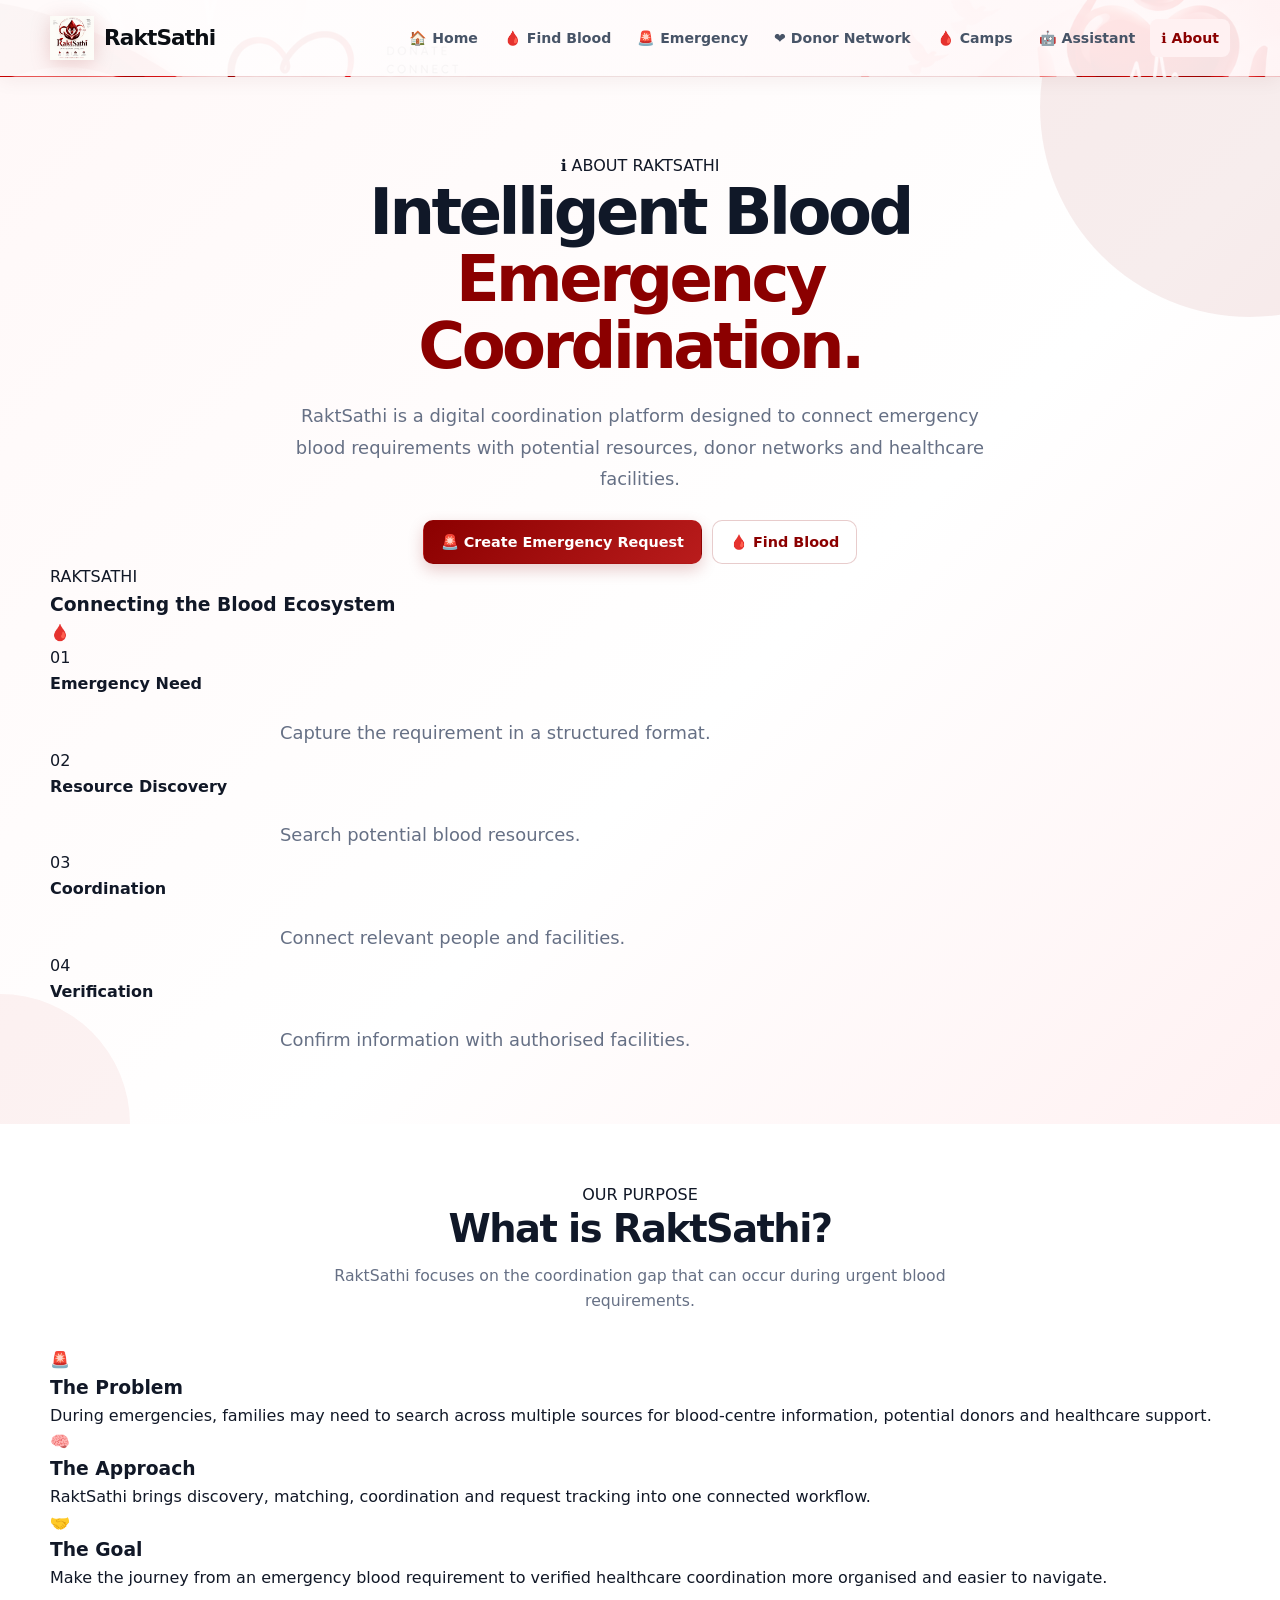
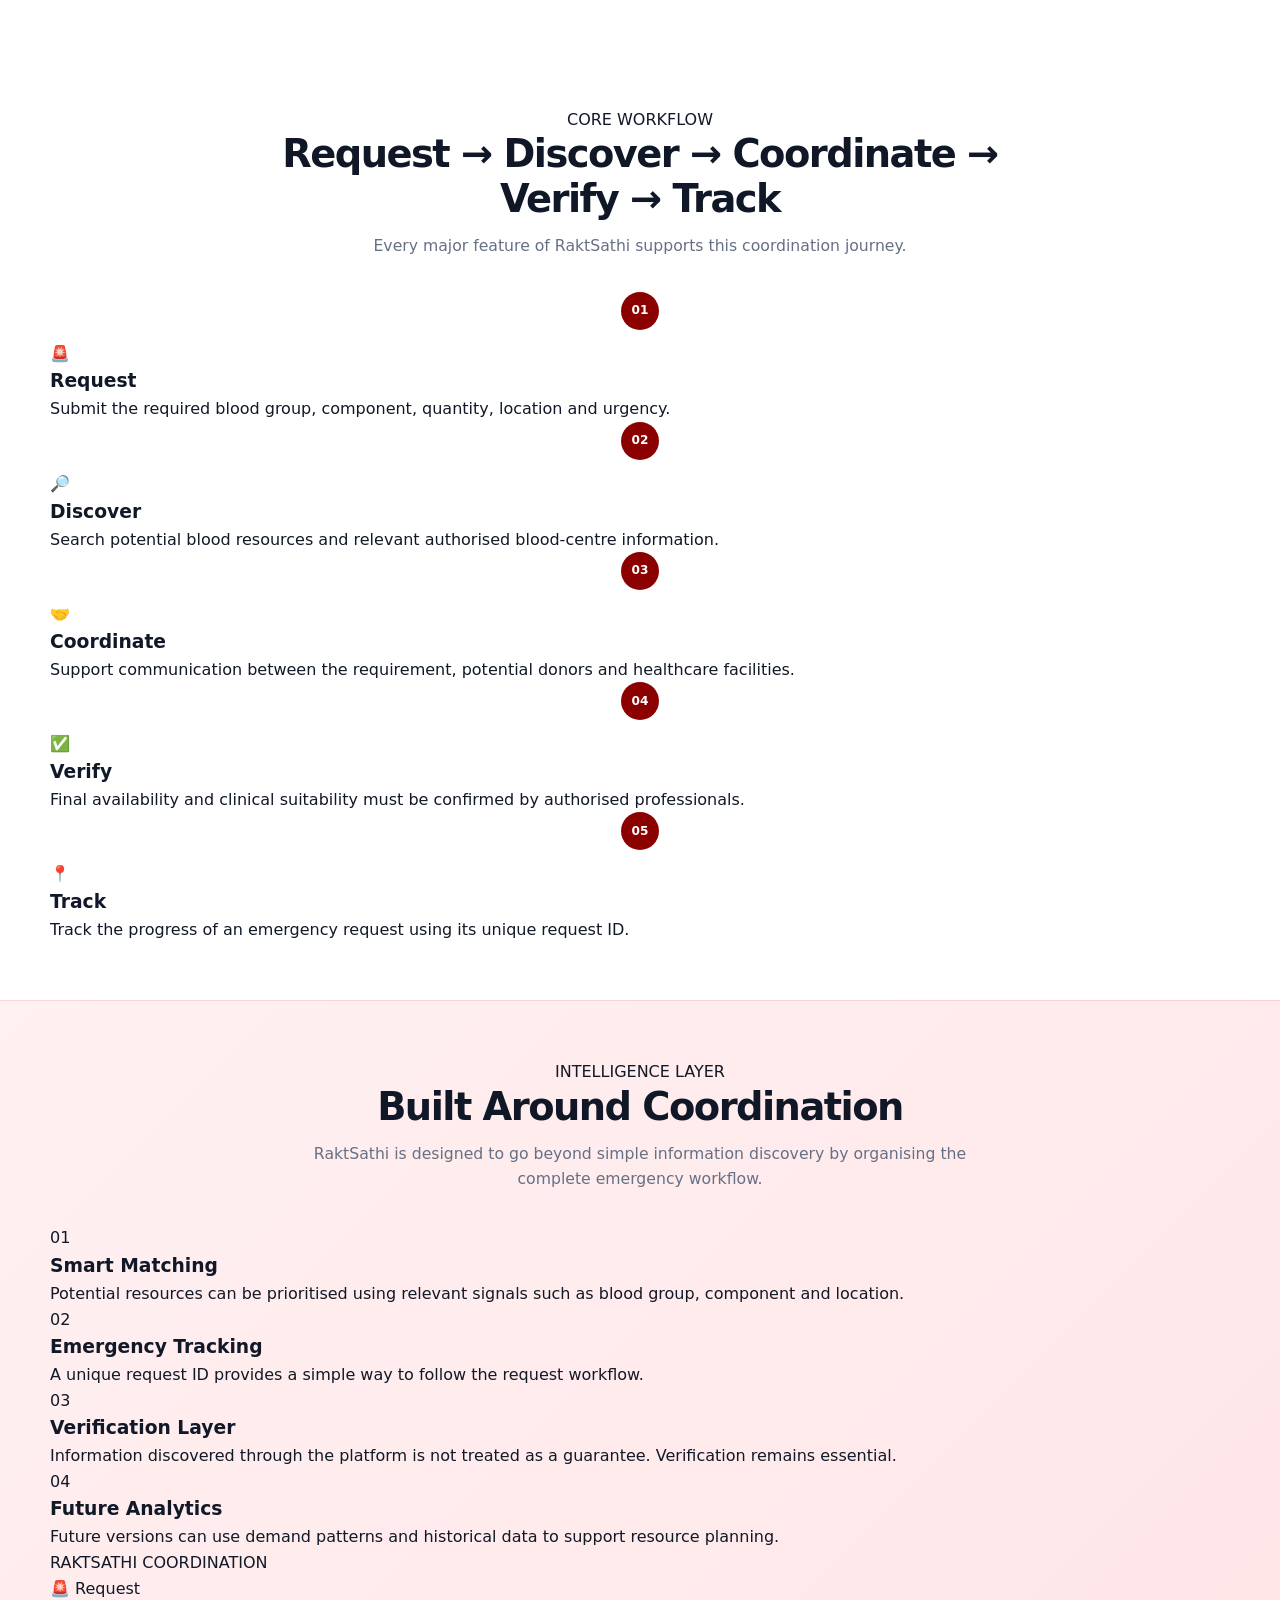
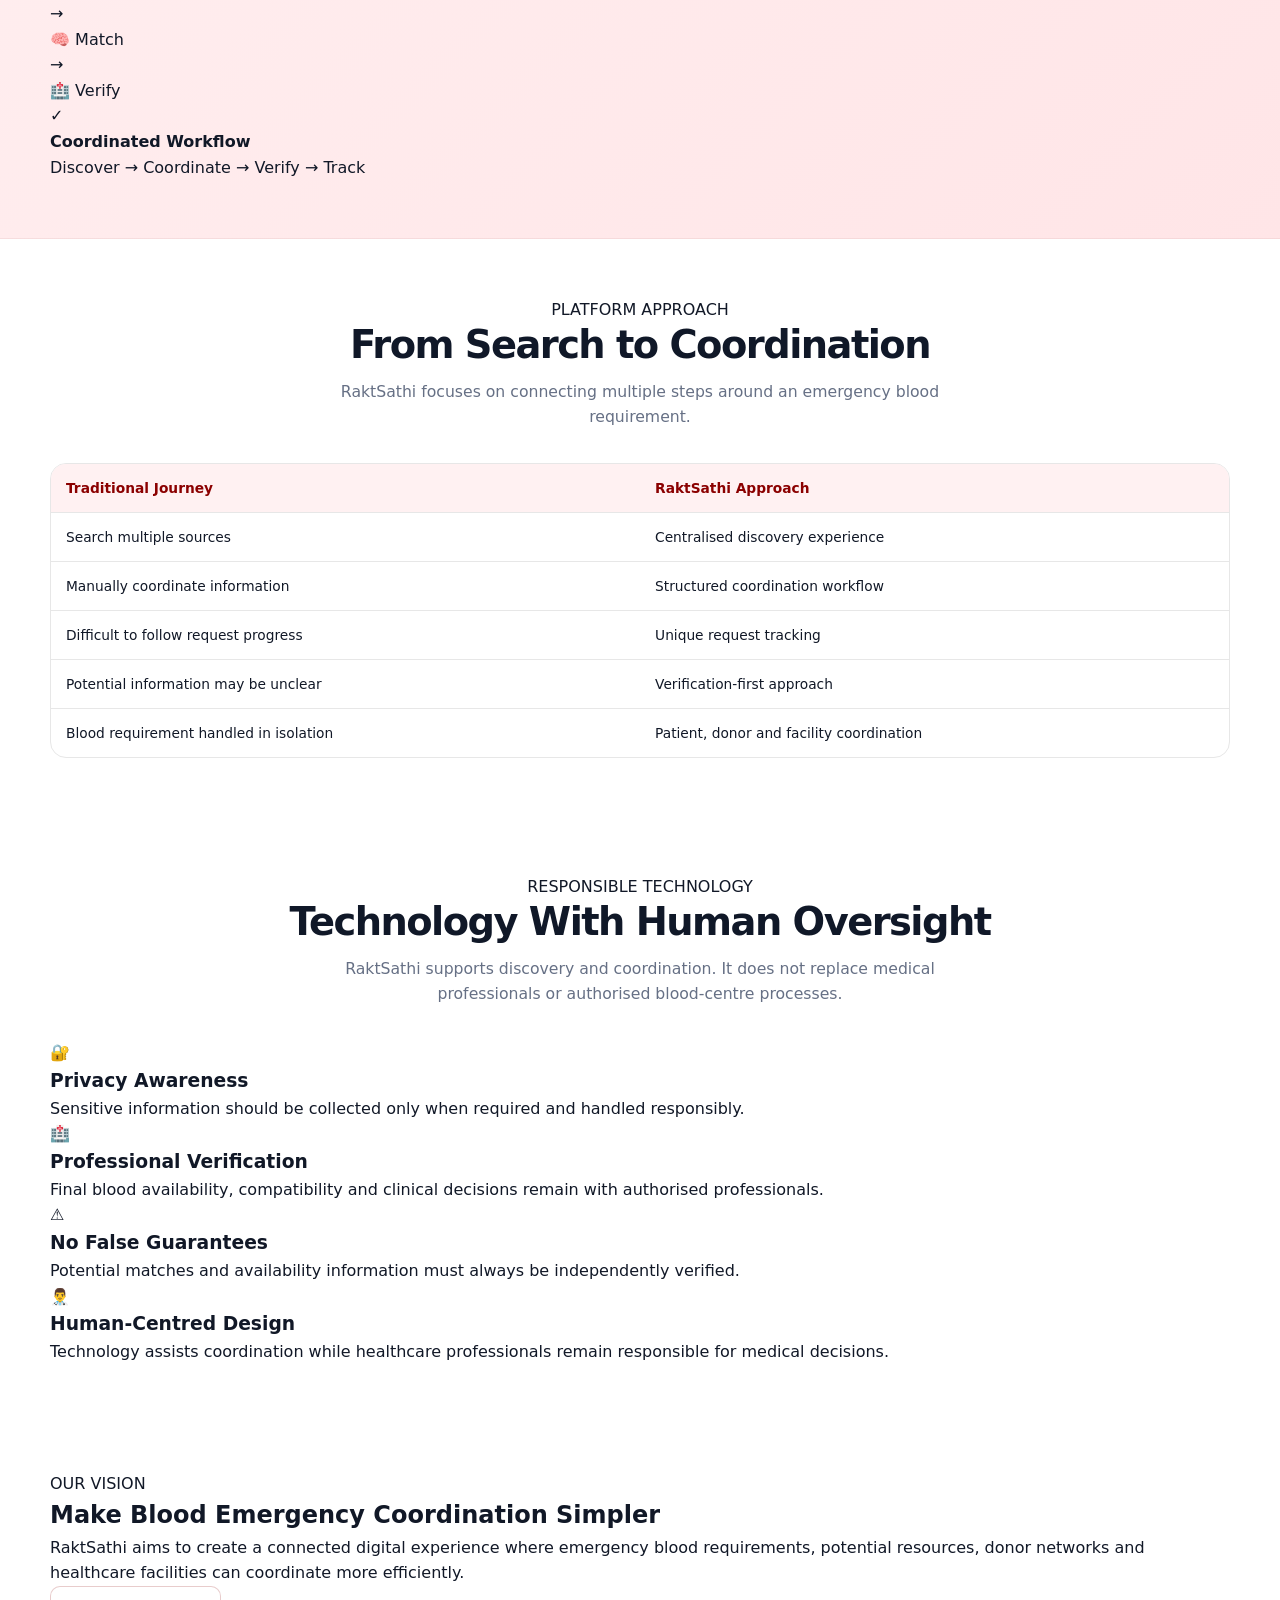
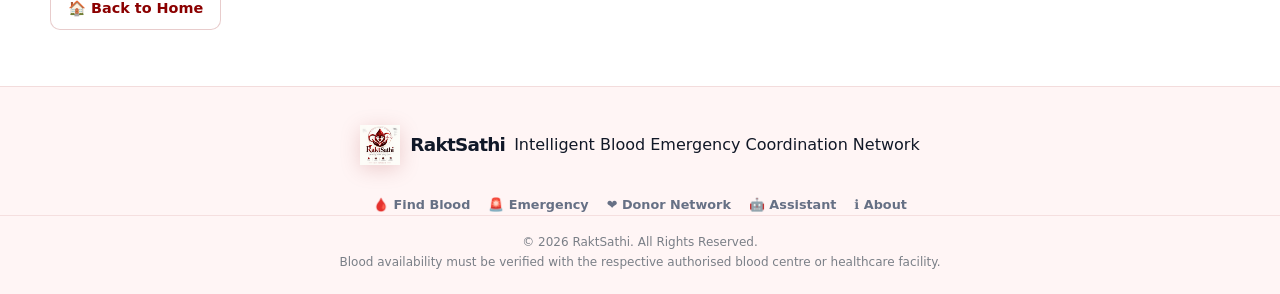
==== commit 0ab8dfa6: "Refactor about.html for clarity and structure Updated the HTML structure and content of the about pa" ====
--- a/about.html
+++ b/about.html
@@ -1,113 +1,50 @@
 <!DOCTYPE html>
-<html lang="en-IN">
-
+<html lang="en">
 <head>
   <meta charset="UTF-8">
-
-  <meta
-    name="viewport"
-    content="width=device-width, initial-scale=1.0"
-  >
-
-  <meta
-    name="theme-color"
-    content="#8B0000"
-  >
+  <meta name="viewport" content="width=device-width, initial-scale=1.0">
 
   <meta
     name="description"
-    content="About RaktSathi - Intelligent Blood Emergency Coordination Network"
+    content="Learn about RaktSathi, an intelligent blood emergency coordination network."
   >
 
-  <title>
-    RaktSathi | About
-  </title>
-
-  <link
-    rel="icon"
-    type="image/png"
-    href="raktsathi-new-logo.png"
-  >
-
-  <link
-    rel="manifest"
-    href="manifest.json"
-  >
-
-  <link
-    rel="stylesheet"
-    href="css/style.css"
-  >
+  <meta name="theme-color" content="#8B0000">
+
+  <title>About RaktSathi | Intelligent Blood Coordination</title>
+
+  <link rel="manifest" href="manifest.json">
+  <link rel="stylesheet" href="css/style.css">
 </head>
 
-
 <body>
 
-
-  <!-- =====================================================
-       HEADER
-       ===================================================== -->
-
+  <!-- HEADER -->
   <header class="site-header">
 
     <div class="container nav-container">
 
-      <a
-        href="index.html"
-        class="brand"
-        aria-label="RaktSathi Home"
-      >
+      <a href="index.html" class="brand" aria-label="RaktSathi Home">
 
         <img
           src="raktsathi-new-logo.png"
           alt="RaktSathi Logo"
           class="brand-logo"
-          width="48"
-          height="48"
         >
 
-        <span class="brand-text">
-          RaktSathi
-        </span>
+        <span class="brand-text">RaktSathi</span>
 
       </a>
 
-
-      <nav
-        class="main-nav"
-        aria-label="Main navigation"
-      >
-
-        <a href="index.html">
-          Home
-        </a>
-
-        <a
-          href="about.html"
-          class="active"
-        >
-          About
-        </a>
-
-        <a href="find-blood.html">
-          Find Blood
-        </a>
-
-        <a href="emergency.html">
-          Emergency
-        </a>
-
-        <a href="donor.html">
-          Donor Network
-        </a>
-
-        <a href="camps.html">
-          Camps
-        </a>
-
-        <a href="assistant.html">
-          Assistant
-        </a>
+      <nav class="main-nav" aria-label="Main Navigation">
+
+        <a href="index.html">🏠 Home</a>
+        <a href="find-blood.html">🩸 Find Blood</a>
+        <a href="emergency.html">🚨 Emergency</a>
+        <a href="donor.html">❤️ Donor Network</a>
+        <a href="camps.html">🩸 Camps</a>
+        <a href="assistant.html">🤖 Assistant</a>
+        <a href="about.html" class="active">ℹ️ About</a>
 
       </nav>
 
@@ -116,44 +53,30 @@
   </header>
 
 
-
-  <!-- =====================================================
-       MAIN
-       ===================================================== -->
-
+  <!-- MAIN -->
   <main>
 
-
-    <!-- ===================================================
-         HERO
-         =================================================== -->
-
+    <!-- HERO -->
     <section class="hero">
 
-      <div class="container">
-
-        <div class="hero-content">
-
-
-          <div class="hero-badge">
-            RAKTSATHI • SMART INDIA HACKATHON
-          </div>
-
+      <div class="container hero-grid">
+
+        <div class="hero-content reveal">
+
+          <span class="eyebrow">
+            ℹ️ ABOUT RAKTSATHI
+          </span>
 
           <h1>
             Intelligent Blood
             <span>Emergency Coordination.</span>
           </h1>
 
-
-          <p>
-            RaktSathi is a patient-centric digital
-            coordination concept designed to connect
-            emergency blood requirements with potential
-            resources, donor networks, healthcare
-            facilities and verification workflows.
+          <p class="hero-text">
+            RaktSathi is a digital coordination platform designed
+            to connect emergency blood requirements with potential
+            resources, donor networks and healthcare facilities.
           </p>
-
 
           <div class="hero-actions">
 
@@ -161,26 +84,131 @@
               href="emergency.html"
               class="btn btn-primary"
             >
-              🚨
-              <span>
-                Emergency Request
-              </span>
+              🚨 Create Emergency Request
             </a>
-
 
             <a
               href="find-blood.html"
               class="btn btn-secondary"
             >
+              🩸 Find Blood
+            </a>
+
+          </div>
+
+        </div>
+
+
+        <div class="hero-card reveal">
+
+          <div class="hero-card-header">
+
+            <div>
+
+              <span class="small-label">
+                RAKTSATHI
+              </span>
+
+              <h3>
+                Connecting the Blood Ecosystem
+              </h3>
+
+            </div>
+
+            <div class="hero-icon">
               🩸
-              <span>
-                Find Blood
+            </div>
+
+          </div>
+
+
+          <div class="mini-workflow">
+
+            <div class="mini-step">
+
+              <span class="mini-number">
+                01
               </span>
-            </a>
+
+              <div>
+
+                <strong>
+                  Emergency Need
+                </strong>
+
+                <p>
+                  Capture the requirement in a structured format.
+                </p>
+
+              </div>
+
+            </div>
+
+
+            <div class="mini-step">
+
+              <span class="mini-number">
+                02
+              </span>
+
+              <div>
+
+                <strong>
+                  Resource Discovery
+                </strong>
+
+                <p>
+                  Search potential blood resources.
+                </p>
+
+              </div>
+
+            </div>
+
+
+            <div class="mini-step">
+
+              <span class="mini-number">
+                03
+              </span>
+
+              <div>
+
+                <strong>
+                  Coordination
+                </strong>
+
+                <p>
+                  Connect relevant people and facilities.
+                </p>
+
+              </div>
+
+            </div>
+
+
+            <div class="mini-step">
+
+              <span class="mini-number">
+                04
+              </span>
+
+              <div>
+
+                <strong>
+                  Verification
+                </strong>
+
+                <p>
+                  Confirm information with authorised facilities.
+                </p>
+
+              </div>
+
+            </div>
 
           </div>
 
-
         </div>
 
       </div>
@@ -188,43 +216,35 @@
     </section>
 
 
-
-    <!-- ===================================================
-         WHAT IS RAKTSATHI
-         =================================================== -->
-
+    <!-- WHAT IS RAKTSATHI -->
     <section class="section">
 
       <div class="container">
 
-
-        <div class="section-heading">
-
-          <span class="section-kicker">
-            WHAT IS RAKTSATHI?
+        <div class="section-heading reveal">
+
+          <span class="eyebrow">
+            OUR PURPOSE
           </span>
 
           <h2>
-            A Coordination Layer for Blood Emergencies
+            What is RaktSathi?
           </h2>
 
           <p>
-            RaktSathi focuses on the journey around
-            a blood requirement — from creating a
-            structured request to discovering potential
-            resources and verifying information.
+            RaktSathi focuses on the coordination gap that can
+            occur during urgent blood requirements.
           </p>
 
         </div>
 
 
-        <div class="grid grid-2">
-
-
-          <article class="card">
-
-            <div class="card-icon">
-              🩸
+        <div class="feature-grid">
+
+          <article class="feature-card reveal">
+
+            <div class="feature-icon">
+              🚨
             </div>
 
             <h3>
@@ -232,34 +252,49 @@
             </h3>
 
             <p>
-              During an emergency, people may need
-              to search across different sources,
-              contact multiple facilities and verify
-              information under significant time pressure.
-            </p>
-
-          </article>
-
-
-          <article class="card">
-
-            <div class="card-icon">
-              🔗
-            </div>
-
-            <h3>
-              Our Approach
-            </h3>
-
-            <p>
-              RaktSathi brings discovery, potential
-              donor coordination, emergency requests,
-              tracking and verification guidance into
-              one structured digital experience.
-            </p>
-
-          </article>
-
+              During emergencies, families may need to search
+              across multiple sources for blood-centre information,
+              potential donors and healthcare support.
+            </p>
+
+          </article>
+
+
+          <article class="feature-card reveal">
+
+            <div class="feature-icon">
+              🧠
+            </div>
+
+            <h3>
+              The Approach
+            </h3>
+
+            <p>
+              RaktSathi brings discovery, matching, coordination
+              and request tracking into one connected workflow.
+            </p>
+
+          </article>
+
+
+          <article class="feature-card reveal">
+
+            <div class="feature-icon">
+              🤝
+            </div>
+
+            <h3>
+              The Goal
+            </h3>
+
+            <p>
+              Make the journey from an emergency blood requirement
+              to verified healthcare coordination more organised
+              and easier to navigate.
+            </p>
+
+          </article>
 
         </div>
 
@@ -268,273 +303,344 @@
     </section>
 
 
-
-    <!-- ===================================================
-         SOLUTION
-         =================================================== -->
-
-    <section class="section section-light">
+    <!-- CORE WORKFLOW -->
+    <section class="section ecosystem-section">
 
       <div class="container">
 
-
-        <div class="section-heading">
-
-          <span class="section-kicker">
-            OUR SOLUTION
-          </span>
-
-          <h2>
-            From Emergency Need to Coordinated Action
-          </h2>
-
-          <p>
-            The platform is designed around a clear,
-            step-by-step emergency coordination journey.
-          </p>
-
-        </div>
-
-
-        <div class="grid grid-3">
-
-
-          <article class="card">
-
-            <div class="card-icon">
-              🚨
-            </div>
-
-            <h3>
-              Emergency Request
-            </h3>
-
-            <p>
-              Capture important requirement details
-              in a structured digital request.
-            </p>
-
-          </article>
-
-
-          <article class="card">
-
-            <div class="card-icon">
-              🔎
-            </div>
-
-            <h3>
-              Smart Discovery
-            </h3>
-
-            <p>
-              Organize potential blood-centre and
-              donor resources using structured
-              information.
-            </p>
-
-          </article>
-
-
-          <article class="card">
-
-            <div class="card-icon">
-              ✓
-            </div>
-
-            <h3>
-              Verification
-            </h3>
-
-            <p>
-              Keep potential matches separate from
-              information confirmed by authorized
-              healthcare facilities.
-            </p>
-
-          </article>
-
-
-          <article class="card">
-
-            <div class="card-icon">
-              🤝
-            </div>
-
-            <h3>
-              Coordination
-            </h3>
-
-            <p>
-              Provide clear pathways for connecting
-              an emergency requirement with relevant
-              resources.
-            </p>
-
-          </article>
-
-
-          <article class="card">
-
-            <div class="card-icon">
-              📋
-            </div>
-
-            <h3>
-              Request Tracking
-            </h3>
-
-            <p>
-              Give users a structured view of the
-              request journey and its current stage.
-            </p>
-
-          </article>
-
-
-          <article class="card">
-
-            <div class="card-icon">
-              🤖
-            </div>
-
-            <h3>
-              Smart Assistant
-            </h3>
-
-            <p>
-              Help users navigate the platform and
-              locate the appropriate workflow.
-            </p>
-
-          </article>
-
-
-        </div>
-
-      </div>
-
-    </section>
-
-
-
-    <!-- ===================================================
-         CORE WORKFLOW
-         =================================================== -->
-
-    <section class="section">
-
-      <div class="container">
-
-
-        <div class="section-heading">
-
-          <span class="section-kicker">
+        <div class="section-heading reveal">
+
+          <span class="eyebrow">
             CORE WORKFLOW
           </span>
 
           <h2>
-            Request → Match → Coordinate → Verify → Resolve
+            Request → Discover → Coordinate → Verify → Track
           </h2>
 
           <p>
-            A structured workflow designed to make
-            emergency coordination clearer.
+            Every major feature of RaktSathi supports this
+            coordination journey.
           </p>
 
         </div>
 
 
-        <div class="workflow">
-
-
-          <div class="workflow-step">
+        <div class="workflow-grid">
+
+          <article class="workflow-card reveal">
 
             <div class="workflow-number">
               01
             </div>
 
+            <div class="workflow-icon">
+              🚨
+            </div>
+
             <h3>
               Request
             </h3>
 
             <p>
-              Create the emergency blood requirement.
-            </p>
-
-          </div>
-
-
-          <div class="workflow-step">
+              Submit the required blood group, component,
+              quantity, location and urgency.
+            </p>
+
+          </article>
+
+
+          <article class="workflow-card reveal">
 
             <div class="workflow-number">
               02
             </div>
 
-            <h3>
-              Match
-            </h3>
-
-            <p>
-              Identify potential resource pathways.
-            </p>
-
-          </div>
-
-
-          <div class="workflow-step">
+            <div class="workflow-icon">
+              🔎
+            </div>
+
+            <h3>
+              Discover
+            </h3>
+
+            <p>
+              Search potential blood resources and relevant
+              authorised blood-centre information.
+            </p>
+
+          </article>
+
+
+          <article class="workflow-card reveal">
 
             <div class="workflow-number">
               03
             </div>
 
+            <div class="workflow-icon">
+              🤝
+            </div>
+
             <h3>
               Coordinate
             </h3>
 
             <p>
-              Connect the requirement with relevant
-              resources.
-            </p>
-
-          </div>
-
-
-          <div class="workflow-step">
+              Support communication between the requirement,
+              potential donors and healthcare facilities.
+            </p>
+
+          </article>
+
+
+          <article class="workflow-card reveal">
 
             <div class="workflow-number">
               04
             </div>
 
+            <div class="workflow-icon">
+              ✅
+            </div>
+
             <h3>
               Verify
             </h3>
 
             <p>
-              Confirm important information with an
-              authorized healthcare facility.
-            </p>
-
-          </div>
-
-
-          <div class="workflow-step">
+              Final availability and clinical suitability must
+              be confirmed by authorised professionals.
+            </p>
+
+          </article>
+
+
+          <article class="workflow-card reveal">
 
             <div class="workflow-number">
               05
             </div>
 
-            <h3>
-              Resolve
-            </h3>
-
-            <p>
-              Update and close the coordination request.
-            </p>
+            <div class="workflow-icon">
+              📍
+            </div>
+
+            <h3>
+              Track
+            </h3>
+
+            <p>
+              Track the progress of an emergency request using
+              its unique request ID.
+            </p>
+
+          </article>
+
+        </div>
+
+      </div>
+
+    </section>
+
+
+    <!-- INNOVATION -->
+    <section class="section innovation-section">
+
+      <div class="container">
+
+        <div class="section-heading reveal">
+
+          <span class="eyebrow">
+            INTELLIGENCE LAYER
+          </span>
+
+          <h2>
+            Built Around Coordination
+          </h2>
+
+          <p>
+            RaktSathi is designed to go beyond simple information
+            discovery by organising the complete emergency workflow.
+          </p>
+
+        </div>
+
+
+        <div class="innovation-grid">
+
+          <div class="innovation-content reveal">
+
+            <div class="innovation-point">
+
+              <span>01</span>
+
+              <div>
+
+                <h3>
+                  Smart Matching
+                </h3>
+
+                <p>
+                  Potential resources can be prioritised using
+                  relevant signals such as blood group, component
+                  and location.
+                </p>
+
+              </div>
+
+            </div>
+
+
+            <div class="innovation-point">
+
+              <span>02</span>
+
+              <div>
+
+                <h3>
+                  Emergency Tracking
+                </h3>
+
+                <p>
+                  A unique request ID provides a simple way to
+                  follow the request workflow.
+                </p>
+
+              </div>
+
+            </div>
+
+
+            <div class="innovation-point">
+
+              <span>03</span>
+
+              <div>
+
+                <h3>
+                  Verification Layer
+                </h3>
+
+                <p>
+                  Information discovered through the platform
+                  is not treated as a guarantee. Verification
+                  remains essential.
+                </p>
+
+              </div>
+
+            </div>
+
+
+            <div class="innovation-point">
+
+              <span>04</span>
+
+              <div>
+
+                <h3>
+                  Future Analytics
+                </h3>
+
+                <p>
+                  Future versions can use demand patterns and
+                  historical data to support resource planning.
+                </p>
+
+              </div>
+
+            </div>
 
           </div>
 
 
+          <div class="innovation-visual reveal">
+
+            <div class="intelligence-card">
+
+              <div class="intelligence-top">
+
+                <span class="status-dot"></span>
+
+                <span>
+                  RAKTSATHI COORDINATION
+                </span>
+
+              </div>
+
+
+              <div class="intelligence-flow">
+
+                <div class="intelligence-node">
+
+                  🚨
+
+                  <span>
+                    Request
+                  </span>
+
+                </div>
+
+
+                <div class="flow-arrow">
+                  →
+                </div>
+
+
+                <div class="intelligence-node">
+
+                  🧠
+
+                  <span>
+                    Match
+                  </span>
+
+                </div>
+
+
+                <div class="flow-arrow">
+                  →
+                </div>
+
+
+                <div class="intelligence-node">
+
+                  🏥
+
+                  <span>
+                    Verify
+                  </span>
+
+                </div>
+
+              </div>
+
+
+              <div class="intelligence-result">
+
+                <span>
+                  ✓
+                </span>
+
+                <div>
+
+                  <strong>
+                    Coordinated Workflow
+                  </strong>
+
+                  <p>
+                    Discover → Coordinate → Verify → Track
+                  </p>
+
+                </div>
+
+              </div>
+
+            </div>
+
+          </div>
+
         </div>
 
       </div>
@@ -542,157 +648,30 @@
     </section>
 
 
-
-    <!-- ===================================================
-         INNOVATION
-         =================================================== -->
-
-    <section class="section section-dark">
+    <!-- COMPARISON -->
+    <section class="section">
 
       <div class="container">
 
-
-        <div class="section-heading">
-
-          <span class="section-kicker">
-            INNOVATION LAYER
+        <div class="section-heading reveal">
+
+          <span class="eyebrow">
+            PLATFORM APPROACH
           </span>
 
           <h2>
-            More Than a Blood Search Page
+            From Search to Coordination
           </h2>
 
           <p>
-            RaktSathi is designed as a coordination
-            layer around the emergency blood journey.
+            RaktSathi focuses on connecting multiple steps around
+            an emergency blood requirement.
           </p>
 
         </div>
 
 
-        <div class="grid grid-3">
-
-
-          <article class="dark-card">
-
-            <h3>
-              Emergency-First Design
-            </h3>
-
-            <p>
-              The experience begins with the
-              emergency requirement instead of
-              making users navigate multiple
-              disconnected sources.
-            </p>
-
-          </article>
-
-
-          <article class="dark-card">
-
-            <h3>
-              Potential Matching
-            </h3>
-
-            <p>
-              Blood group, component, location and
-              availability signals can be used to
-              organize potential resources.
-            </p>
-
-          </article>
-
-
-          <article class="dark-card">
-
-            <h3>
-              Verification Layer
-            </h3>
-
-            <p>
-              The system clearly distinguishes
-              potential information from professionally
-              verified information.
-            </p>
-
-          </article>
-
-
-          <article class="dark-card">
-
-            <h3>
-              Status Tracking
-            </h3>
-
-            <p>
-              A structured request journey provides
-              better visibility from creation to closure.
-            </p>
-
-          </article>
-
-
-          <article class="dark-card">
-
-            <h3>
-              Decision-Support Ready
-            </h3>
-
-            <p>
-              Future versions can add analytics and
-              AI/ML decision-support capabilities.
-            </p>
-
-          </article>
-
-
-          <article class="dark-card">
-
-            <h3>
-              Modular Architecture
-            </h3>
-
-            <p>
-              Emergency requests, discovery, donors,
-              camps, education and assistance can
-              evolve as connected modules.
-            </p>
-
-          </article>
-
-
-        </div>
-
-      </div>
-
-    </section>
-
-
-
-    <!-- ===================================================
-         COMPARISON
-         =================================================== -->
-
-    <section class="section">
-
-      <div class="container">
-
-
-        <div class="section-heading">
-
-          <span class="section-kicker">
-            DIFFERENTIATION
-          </span>
-
-          <h2>
-            Traditional Search vs RaktSathi
-          </h2>
-
-        </div>
-
-
-        <div class="table-wrapper">
+        <div class="table-wrapper reveal">
 
           <table>
 
@@ -701,7 +680,7 @@
               <tr>
 
                 <th>
-                  Traditional Approach
+                  Traditional Journey
                 </th>
 
                 <th>
@@ -718,11 +697,11 @@
               <tr>
 
                 <td>
-                  Search across multiple sources
+                  Search multiple sources
                 </td>
 
                 <td>
-                  Structured resource discovery
+                  Centralised discovery experience
                 </td>
 
               </tr>
@@ -731,12 +710,11 @@
               <tr>
 
                 <td>
-                  Emergency requirement may be
-                  communicated informally
+                  Manually coordinate information
                 </td>
 
                 <td>
-                  Structured emergency request
+                  Structured coordination workflow
                 </td>
 
               </tr>
@@ -745,12 +723,11 @@
               <tr>
 
                 <td>
-                  Potential information and verified
-                  information may be mixed
+                  Difficult to follow request progress
                 </td>
 
                 <td>
-                  Dedicated verification layer
+                  Unique request tracking
                 </td>
 
               </tr>
@@ -759,11 +736,11 @@
               <tr>
 
                 <td>
-                  Limited request visibility
+                  Potential information may be unclear
                 </td>
 
                 <td>
-                  Request status tracking
+                  Verification-first approach
                 </td>
 
               </tr>
@@ -772,17 +749,15 @@
               <tr>
 
                 <td>
-                  Separate navigation pathways
+                  Blood requirement handled in isolation
                 </td>
 
                 <td>
-                  Connected emergency coordination
-                  ecosystem
+                  Patient, donor and facility coordination
                 </td>
 
               </tr>
 
-
             </tbody>
 
           </table>
@@ -794,103 +769,102 @@
     </section>
 
 
-
-    <!-- ===================================================
-         IMPACT
-         =================================================== -->
-
-    <section class="section section-light">
+    <!-- RESPONSIBLE TECHNOLOGY -->
+    <section class="section">
 
       <div class="container">
 
-
-        <div class="section-heading">
-
-          <span class="section-kicker">
-            EXPECTED IMPACT
+        <div class="section-heading reveal">
+
+          <span class="eyebrow">
+            RESPONSIBLE TECHNOLOGY
           </span>
 
           <h2>
-            Designed for Faster, Clearer Coordination
+            Technology With Human Oversight
           </h2>
 
-        </div>
-
-
-        <div class="grid grid-4">
-
-
-          <article class="card">
-
-            <div class="card-icon">
-              ⚡
-            </div>
-
-            <h3>
-              Reduce Search Friction
-            </h3>
-
-            <p>
-              Bring important coordination pathways
-              into one interface.
-            </p>
-
-          </article>
-
-
-          <article class="card">
-
-            <div class="card-icon">
-              🔍
-            </div>
-
-            <h3>
-              Improve Visibility
-            </h3>
-
-            <p>
-              Provide a clearer view of the request
-              journey.
-            </p>
-
-          </article>
-
-
-          <article class="card">
-
-            <div class="card-icon">
-              ✓
-            </div>
-
-            <h3>
-              Encourage Verification
-            </h3>
-
-            <p>
-              Make confirmation with authorized
-              facilities an explicit step.
-            </p>
-
-          </article>
-
-
-          <article class="card">
-
-            <div class="card-icon">
-              🤝
-            </div>
-
-            <h3>
-              Support Coordination
-            </h3>
-
-            <p>
-              Connect people with relevant resource
-              pathways.
-            </p>
-
-          </article>
-
+          <p>
+            RaktSathi supports discovery and coordination. It does
+            not replace medical professionals or authorised
+            blood-centre processes.
+          </p>
+
+        </div>
+
+
+        <div class="responsible-grid">
+
+          <article class="responsible-card reveal">
+
+            <div class="responsible-icon">
+              🔐
+            </div>
+
+            <h3>
+              Privacy Awareness
+            </h3>
+
+            <p>
+              Sensitive information should be collected only when
+              required and handled responsibly.
+            </p>
+
+          </article>
+
+
+          <article class="responsible-card reveal">
+
+            <div class="responsible-icon">
+              🏥
+            </div>
+
+            <h3>
+              Professional Verification
+            </h3>
+
+            <p>
+              Final blood availability, compatibility and clinical
+              decisions remain with authorised professionals.
+            </p>
+
+          </article>
+
+
+          <article class="responsible-card reveal">
+
+            <div class="responsible-icon">
+              ⚠️
+            </div>
+
+            <h3>
+              No False Guarantees
+            </h3>
+
+            <p>
+              Potential matches and availability information
+              must always be independently verified.
+            </p>
+
+          </article>
+
+
+          <article class="responsible-card reveal">
+
+            <div class="responsible-icon">
+              👨‍⚕️
+            </div>
+
+            <h3>
+              Human-Centred Design
+            </h3>
+
+            <p>
+              Technology assists coordination while healthcare
+              professionals remain responsible for medical decisions.
+            </p>
+
+          </article>
 
         </div>
 
@@ -899,279 +873,153 @@
     </section>
 
 
-
-    <!-- ===================================================
-         RESPONSIBLE TECHNOLOGY
-         =================================================== -->
-
-    <section class="section">
+    <!-- VISION -->
+    <section class="section final-cta">
 
       <div class="container">
 
-
-        <div class="grid grid-2">
-
-
-          <article class="card">
-
-            <div class="card-icon">
-              🛡️
-            </div>
-
-            <h3>
-              Responsible Healthcare Technology
-            </h3>
-
-            <p>
-              RaktSathi is a coordination and
-              information prototype. It does not
-              collect, test, store, transport,
-              release or transfuse blood. It does
-              not diagnose patients, prescribe
-              medicines, determine medical
-              compatibility or guarantee blood
-              availability.
-            </p>
-
-          </article>
-
-
-          <article class="card">
-
-            <div class="card-icon">
-              ✓
-            </div>
-
-            <h3>
-              Verification Matters
-            </h3>
-
-            <p>
-              Demonstration resource and camp
-              information must be verified with the
-              relevant authorized healthcare facility
-              or organizer before relying on it.
-            </p>
-
-          </article>
-
-
-        </div>
-
-      </div>
-
-    </section>
-
-
-
-    <!-- ===================================================
-         VISION
-         =================================================== -->
-
-    <section class="section section-light">
-
-      <div class="container">
-
-
-        <div class="section-heading center">
-
-          <span class="section-kicker">
-            OUR VISION
-          </span>
-
-
-          <h2>
-            Connecting People. Supporting Care.
-          </h2>
-
-
-          <p>
-            Build a scalable digital coordination
-            layer that helps people navigate the
-            blood emergency journey with greater
-            clarity, structure and verification.
-          </p>
-
-
-          <div
-            style="
-              margin-top: 24px;
-              display: flex;
-              justify-content: center;
-              gap: 12px;
-              flex-wrap: wrap;
-            "
-          >
-
-            <a
-              href="emergency.html"
-              class="btn btn-primary"
-            >
-              🚨
-              <span>
-                Start Emergency Request
-              </span>
-            </a>
-
+        <div class="cta-card reveal">
+
+          <div class="cta-content">
+
+            <span class="eyebrow">
+              OUR VISION
+            </span>
+
+            <h2>
+              Make Blood Emergency Coordination Simpler
+            </h2>
+
+            <p>
+              RaktSathi aims to create a connected digital
+              experience where emergency blood requirements,
+              potential resources, donor networks and healthcare
+              facilities can coordinate more efficiently.
+            </p>
+
+          </div>
+
+
+          <div class="cta-actions">
 
             <a
               href="index.html"
               class="btn btn-secondary"
             >
-              🏠
-              <span>
-                Back to Home
-              </span>
+              🏠 Back to Home
             </a>
 
           </div>
 
-
         </div>
 
       </div>
 
     </section>
 
-
   </main>
 
 
-
-  <!-- =====================================================
-       FOOTER
-       ===================================================== -->
-
+  <!-- FOOTER -->
   <footer class="site-footer">
 
-    <div class="container">
-
-      <div class="footer-grid">
-
-
-        <div class="footer-brand-section">
-
-          <div class="footer-brand">
-
-            <img
-              src="raktsathi-new-logo.png"
-              alt="RaktSathi Logo"
-              width="42"
-              height="42"
-            >
-
-            <span>
-              RaktSathi
-            </span>
-
-          </div>
-
-
-          <p>
-            Intelligent Blood Emergency
-            Coordination Network
-          </p>
-
-
-          <p>
-            Connecting People. Supporting Care.
-          </p>
-
-        </div>
-
-
-
-        <nav
-          class="footer-links"
-          aria-label="Footer navigation"
-        >
-
-          <a href="index.html">
-            Home
-          </a>
-
-          <a href="about.html">
-            About
-          </a>
-
-          <a href="find-blood.html">
-            Find Blood
-          </a>
-
-          <a href="emergency.html">
-            Emergency
-          </a>
-
-          <a href="donor.html">
-            Donor Network
-          </a>
-
-          <a href="camps.html">
-            Camps
-          </a>
-
-          <a href="assistant.html">
-            Assistant
-          </a>
-
-        </nav>
-
-
-
-        <div class="footer-bottom">
-
-          © 2026 RaktSathi.
+    <div class="container footer-grid">
+
+      <div class="footer-brand">
+
+        <a href="index.html" class="brand">
+
+          <img
+            src="raktsathi-new-logo.png"
+            alt="RaktSathi Logo"
+            class="brand-logo"
+          >
+
+          <span class="brand-text">
+            RaktSathi
+          </span>
+
+        </a>
+
+        <p>
           Intelligent Blood Emergency Coordination Network
-
-        </div>
-
+        </p>
 
       </div>
 
+
+      <div class="footer-links">
+
+        <a href="find-blood.html">
+          🩸 Find Blood
+        </a>
+
+        <a href="emergency.html">
+          🚨 Emergency
+        </a>
+
+        <a href="donor.html">
+          ❤️ Donor Network
+        </a>
+
+        <a href="assistant.html">
+          🤖 Assistant
+        </a>
+
+        <a href="about.html">
+          ℹ️ About
+        </a>
+
+      </div>
+
     </div>
 
+
+    <div class="container footer-bottom">
+
+      <p>
+        © 2026 RaktSathi. All Rights Reserved.
+      </p>
+
+      <p>
+        Blood availability must be verified with the respective
+        authorised blood centre or healthcare facility.
+      </p>
+
+    </div>
+
   </footer>
 
 
-
-  <!-- =====================================================
-       SCRIPTS
-       ===================================================== -->
-
+  <!-- SCRIPTS -->
   <script src="js/animations.js"></script>
-
   <script src="js/app.js"></script>
-
   <script src="js/loader.js"></script>
 
 
+  <!-- SERVICE WORKER -->
   <script>
 
     if ("serviceWorker" in navigator) {
 
-      window.addEventListener(
-        "load",
-        function () {
-
-          navigator.serviceWorker
-            .register("sw.js")
-            .catch(function (error) {
-
-              console.log(
-                "Service Worker registration failed:",
-                error
-              );
-
-            });
-
-        }
-      );
+      window.addEventListener("load", function () {
+
+        navigator.serviceWorker
+          .register("sw.js")
+          .catch(function (error) {
+
+            console.log(
+              "Service Worker registration failed:",
+              error
+            );
+
+          });
+
+      });
 
     }
 
   </script>
 
-
 </body>
-
 </html>
